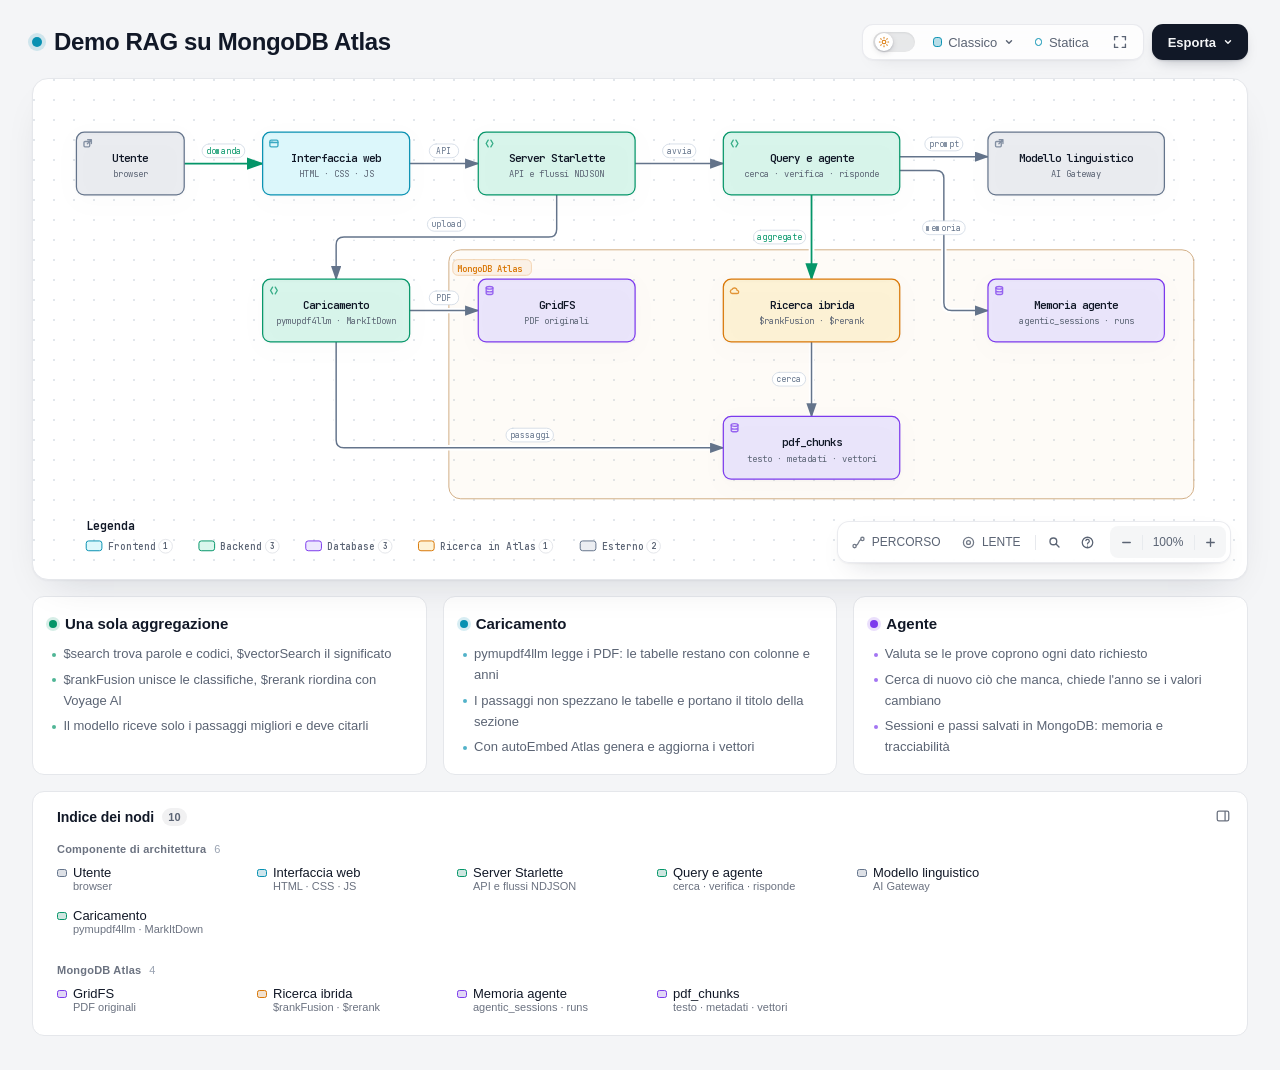
==== web/architettura.html @ c00ad80d "App web Starlette, ricerca agentica e pipeline di retrieval aggiornata - server.py e web/: nuova app" ====
<!DOCTYPE html>
<html lang="it" data-theme="dark" data-preset="classic">
<head>
  <meta charset="UTF-8">
  <meta name="viewport" content="width=device-width, initial-scale=1.0">
  <meta name="generator" content="archify 3.2.0">
  <meta name="archify-reader-contract" content="declared-wide-v1">
  <title>Demo RAG su MongoDB Atlas · Diagramma</title>
  <script>
    // Resolve the theme before first paint so light-preference users don't
    // see a dark flash. The toolbar script below re-applies with UI state.
    (function () {
      try {
        var theme = null;
        try {
          var param = new URLSearchParams(window.location.search).get('theme');
          if (param === 'light' || param === 'dark') theme = param;
          if (new URLSearchParams(window.location.search).get('embed') === '1') {
            document.documentElement.setAttribute('data-embed', 'true');
          }
          if (new URLSearchParams(window.location.search).get('present') === '1') {
            document.documentElement.setAttribute('data-present', 'true');
          }
        } catch (_) {}
        if (!theme) {
          try { theme = localStorage.getItem('archify-theme'); } catch (_) {}
        }
        if (theme !== 'light' && theme !== 'dark') {
          theme = window.matchMedia('(prefers-color-scheme: light)').matches ? 'light' : 'dark';
        }
        document.documentElement.setAttribute('data-theme', theme);
      } catch (_) {}
    })();
  </script>
  <style id="archify-fonts">
/*
JetBrains Mono variable WOFF2 subsets from Google Fonts service revision v24.
These fixed bytes are shared by the viewer and its SVG/raster exports.
No local() source: an installed copy must not override the bundled font.
Uncovered characters (including CJK) still use the system fallback stack.
Upstream: https://github.com/JetBrains/JetBrainsMono

cyrillic-ext    1664 bytes  sha256 9343de2ca5d9549f792e7962375af8efb0f320c7643bfd36c884b5a30e5c396f
cyrillic        8892 bytes  sha256 4995a9a43ac659ec32fcd8b463755cd6a07b31a6e6b3894a6a153b661cf490e2
greek           6800 bytes  sha256 49c3da6c9a2b279b0f1f860f5cfb1f5dc38d88a5c7be9c9b1837bbc4e3db6111
vietnamese      5872 bytes  sha256 d44eb1936043a56038eb02dd70b243f379bef65783f94ec12f277550720411f1
latin-ext      11596 bytes  sha256 9c38cb2d0d2d93c1ee6e21fa78db76f13ea7e15e15cc64214c7ca89b6aaa35c4
latin          31340 bytes  sha256 2c32b9b3ee358c119e210f6f5195f9bd34894d78a785ff2e95d60e718e400af4

Copyright 2020 The JetBrains Mono Project Authors (https://github.com/JetBrains/JetBrainsMono)

This Font Software is licensed under the SIL Open Font License, Version 1.1.
This license is copied below, and is also available with a FAQ at:
https://openfontlicense.org


-----------------------------------------------------------
SIL OPEN FONT LICENSE Version 1.1 - 26 February 2007
-----------------------------------------------------------

PREAMBLE
The goals of the Open Font License (OFL) are to stimulate worldwide
development of collaborative font projects, to support the font creation
efforts of academic and linguistic communities, and to provide a free and
open framework in which fonts may be shared and improved in partnership
with others.

The OFL allows the licensed fonts to be used, studied, modified and
redistributed freely as long as they are not sold by themselves. The
fonts, including any derivative works, can be bundled, embedded,
redistributed and/or sold with any software provided that any reserved
names are not used by derivative works. The fonts and derivatives,
however, cannot be released under any other type of license. The
requirement for fonts to remain under this license does not apply
to any document created using the fonts or their derivatives.

DEFINITIONS
"Font Software" refers to the set of files released by the Copyright
Holder(s) under this license and clearly marked as such. This may
include source files, build scripts and documentation.

"Reserved Font Name" refers to any names specified as such after the
copyright statement(s).

"Original Version" refers to the collection of Font Software components as
distributed by the Copyright Holder(s).

"Modified Version" refers to any derivative made by adding to, deleting,
or substituting -- in part or in whole -- any of the components of the
Original Version, by changing formats or by porting the Font Software to a
new environment.

"Author" refers to any designer, engineer, programmer, technical
writer or other person who contributed to the Font Software.

PERMISSION & CONDITIONS
Permission is hereby granted, free of charge, to any person obtaining
a copy of the Font Software, to use, study, copy, merge, embed, modify,
redistribute, and sell modified and unmodified copies of the Font
Software, subject to the following conditions:

1) Neither the Font Software nor any of its individual components,
in Original or Modified Versions, may be sold by itself.

2) Original or Modified Versions of the Font Software may be bundled,
redistributed and/or sold with any software, provided that each copy
contains the above copyright notice and this license. These can be
included either as stand-alone text files, human-readable headers or
in the appropriate machine-readable metadata fields within text or
binary files as long as those fields can be easily viewed by the user.

3) No Modified Version of the Font Software may use the Reserved Font
Name(s) unless explicit written permission is granted by the corresponding
Copyright Holder. This restriction only applies to the primary font name as
presented to the users.

4) The name(s) of the Copyright Holder(s) or the Author(s) of the Font
Software shall not be used to promote, endorse or advertise any
Modified Version, except to acknowledge the contribution(s) of the
Copyright Holder(s) and the Author(s) or with their explicit written
permission.

5) The Font Software, modified or unmodified, in part or in whole,
must be distributed entirely under this license, and must not be
distributed under any other license. The requirement for fonts to
remain under this license does not apply to any document created
using the Font Software.

TERMINATION
This license becomes null and void if any of the above conditions are
not met.

DISCLAIMER
THE FONT SOFTWARE IS PROVIDED "AS IS", WITHOUT WARRANTY OF ANY KIND,
EXPRESS OR IMPLIED, INCLUDING BUT NOT LIMITED TO ANY WARRANTIES OF
MERCHANTABILITY, FITNESS FOR A PARTICULAR PURPOSE AND NONINFRINGEMENT
OF COPYRIGHT, PATENT, TRADEMARK, OR OTHER RIGHT. IN NO EVENT SHALL THE
COPYRIGHT HOLDER BE LIABLE FOR ANY CLAIM, DAMAGES OR OTHER LIABILITY,
INCLUDING ANY GENERAL, SPECIAL, INDIRECT, INCIDENTAL, OR CONSEQUENTIAL
DAMAGES, WHETHER IN AN ACTION OF CONTRACT, TORT OR OTHERWISE, ARISING
FROM, OUT OF THE USE OR INABILITY TO USE THE FONT SOFTWARE OR FROM
OTHER DEALINGS IN THE FONT SOFTWARE.
*/
    /* cyrillic-ext */
    @font-face { font-family: 'JetBrains Mono'; font-style: normal; font-weight: 400 800; font-display: swap;
      src: url([data-uri]) format('woff2');
      unicode-range: U+0460-052F, U+1C80-1C8A, U+20B4, U+2DE0-2DFF, U+A640-A69F, U+FE2E-FE2F; }
    /* cyrillic */
    @font-face { font-family: 'JetBrains Mono'; font-style: normal; font-weight: 400 800; font-display: swap;
      src: url([data-uri]) format('woff2');
      unicode-range: U+0301, U+0400-045F, U+0490-0491, U+04B0-04B1, U+2116; }
    /* greek */
    @font-face { font-family: 'JetBrains Mono'; font-style: normal; font-weight: 400 800; font-display: swap;
      src: url([data-uri]) format('woff2');
      unicode-range: U+0370-0377, U+037A-037F, U+0384-038A, U+038C, U+038E-03A1, U+03A3-03FF; }
    /* vietnamese */
    @font-face { font-family: 'JetBrains Mono'; font-style: normal; font-weight: 400 800; font-display: swap;
      src: url([data-uri]) format('woff2');
      unicode-range: U+0102-0103, U+0110-0111, U+0128-0129, U+0168-0169, U+01A0-01A1, U+01AF-01B0, U+0300-0301, U+0303-0304, U+0308-0309, U+0323, U+0329, U+1EA0-1EF9, U+20AB; }
    /* latin-ext */
    @font-face { font-family: 'JetBrains Mono'; font-style: normal; font-weight: 400 800; font-display: swap;
      src: url([data-uri]) format('woff2');
      unicode-range: U+0100-02BA, U+02BD-02C5, U+02C7-02CC, U+02CE-02D7, U+02DD-02FF, U+0304, U+0308, U+0329, U+1D00-1DBF, U+1E00-1E9F, U+1EF2-1EFF, U+2020, U+20A0-20AB, U+20AD-20C0, U+2113, U+2C60-2C7F, U+A720-A7FF; }
    /* latin */
    @font-face { font-family: 'JetBrains Mono'; font-style: normal; font-weight: 400 800; font-display: swap;
      src: url([data-uri]) format('woff2');
      unicode-range: U+0000-00FF, U+0131, U+0152-0153, U+02BB-02BC, U+02C6, U+02DA, U+02DC, U+0304, U+0308, U+0329, U+2000-206F, U+20AC, U+2122, U+2191, U+2193, U+2212, U+2215, U+FEFF, U+FFFD; }
  </style>
  <style>
    /* ==========================================================
       THEME VARIABLES — switch by toggling [data-theme] on <html>
       ========================================================== */
    :root,
    [data-theme="dark"] {
      --bg: #020617;
      --grid: #1e293b;
      --canvas-dot: rgba(148, 163, 184, 0.16);
      --text: #ffffff;
      --text-muted: #94a3b8;
      --text-dim: #475569;
      /* UI chrome and menu hints need more contrast than SVG .t-dim accents */
      --text-faint: #7d8da1;

      --panel: rgba(15, 23, 42, 0.5);
      --panel-border: #1e293b;
      --lane-fill: rgba(15, 23, 42, 0.22);
      --lane-stroke: #334155;

      --arrow: #94a3b8;
      --arrow-emphasis: #34d399;

      /* Opaque mask color used behind semi-transparent component fills
         so the arrows drawn underneath are properly hidden. */
      --mask: #0f172a;

      --frontend-fill:    rgba(8, 51, 68, 0.4);
      --frontend-stroke:  #22d3ee;
      --backend-fill:     rgba(6, 78, 59, 0.4);
      --backend-stroke:   #34d399;
      --database-fill:    rgba(76, 29, 149, 0.4);
      --database-stroke:  #a78bfa;
      --cloud-fill:       rgba(120, 53, 15, 0.3);
      --cloud-stroke:     #fbbf24;
      --security-fill:    rgba(136, 19, 55, 0.4);
      --security-stroke:  #fb7185;
      --messagebus-fill:  rgba(251, 146, 60, 0.3);
      --messagebus-stroke:#fb923c;
      --external-fill:    rgba(30, 41, 59, 0.5);
      --external-stroke:  #94a3b8;

      --toolbar-bg:       rgba(15, 23, 42, 0.8);
      --toolbar-border:   #334155;
      --toolbar-text:     #e2e8f0;
      --toolbar-hover:    rgba(15, 23, 42, 0.95);
      --toolbar-menu-bg:  #0f172a;
    }

    [data-theme="light"] {
      --bg: #f4f5f7;
      --grid: #e9edf2;
      --canvas-dot: #e2e7ec;
      --text: #111827;
      --text-muted: #5b6474;
      --text-dim: #9aa3b2;
      --text-faint: #6b7280;

      --panel: #ffffff;
      --panel-border: #e5e7eb;
      --lane-fill: rgba(248, 250, 252, 0.65);
      --lane-stroke: #cbd5e1;

      --arrow: #64748b;
      --arrow-emphasis: #059669;

      --mask: #ffffff;

      --frontend-fill: rgba(34, 211, 238, 0.15);
      --frontend-stroke: #0891b2;
      --backend-fill: rgba(52, 211, 153, 0.18);
      --backend-stroke: #059669;
      --database-fill: rgba(167, 139, 250, 0.2);
      --database-stroke: #7c3aed;
      --cloud-fill: rgba(251, 191, 36, 0.18);
      --cloud-stroke: #d97706;
      --security-fill: rgba(251, 113, 133, 0.15);
      --security-stroke: #e11d48;
      --messagebus-fill: rgba(251, 146, 60, 0.15);
      --messagebus-stroke: #ea580c;
      --external-fill: rgba(148, 163, 184, 0.18);
      --external-stroke: #64748b;

      --toolbar-bg:       rgba(255, 255, 255, 0.92);
      --toolbar-border:   #cbd5e1;
      --toolbar-text:     #334155;
      --toolbar-hover:    #ffffff;
      --toolbar-menu-bg:  #ffffff;
    }

    /* ==========================================================
       SIGNAL FLOW — an opt-in, motion-forward visual preset.
       The variables also target a standalone exported SVG, whose
       root carries data-preset and data-theme directly.
       ========================================================== */
    [data-preset="signal-flow"][data-theme="dark"] {
      --bg: #030711;
      --grid: #15233a;
      --panel: rgba(6, 14, 28, 0.78);
      --panel-border: #1d3350;
      --lane-fill: rgba(9, 22, 40, 0.5);
      --lane-stroke: #2c4564;
      --text: #f5fbff;
      --text-muted: #9eb0c7;
      --text-dim: #52667f;
      --text-faint: #7890ad;
      --mask: #07101e;
      --frontend-fill: rgba(6, 182, 212, 0.14);
      --frontend-stroke: #67e8f9;
      --backend-fill: rgba(16, 185, 129, 0.14);
      --backend-stroke: #5eead4;
      --database-fill: rgba(139, 92, 246, 0.16);
      --database-stroke: #c4b5fd;
      --cloud-fill: rgba(245, 158, 11, 0.13);
      --cloud-stroke: #fcd34d;
      --security-fill: rgba(244, 63, 94, 0.13);
      --security-stroke: #fda4af;
      --messagebus-fill: rgba(249, 115, 22, 0.13);
      --messagebus-stroke: #fdba74;
      --external-fill: rgba(71, 85, 105, 0.24);
      --external-stroke: #a5b4c7;
      --arrow: #7890ad;
      --arrow-emphasis: #2dd4bf;
      --toolbar-bg: rgba(7, 16, 30, 0.86);
      --toolbar-border: #29415f;
      --toolbar-menu-bg: #07101e;
    }

    [data-preset="signal-flow"][data-theme="light"] {
      --bg: #f4f9fc;
      --grid: #d4e5ee;
      --panel: rgba(255, 255, 255, 0.82);
      --panel-border: #bfd5e2;
      --lane-fill: rgba(232, 243, 248, 0.62);
      --lane-stroke: #a9c5d5;
      --text: #102638;
      --text-muted: #587287;
      --text-dim: #8aa2b4;
      --text-faint: #668397;
      --mask: #ffffff;
      --frontend-fill: rgba(6, 182, 212, 0.09);
      --frontend-stroke: #0789a1;
      --backend-fill: rgba(5, 150, 105, 0.09);
      --backend-stroke: #087f69;
      --database-fill: rgba(124, 58, 237, 0.09);
      --database-stroke: #7254c7;
      --cloud-fill: rgba(217, 119, 6, 0.08);
      --cloud-stroke: #b9670b;
      --security-fill: rgba(225, 29, 72, 0.08);
      --security-stroke: #c53a59;
      --messagebus-fill: rgba(234, 88, 12, 0.08);
      --messagebus-stroke: #c65f27;
      --external-fill: rgba(100, 116, 139, 0.1);
      --external-stroke: #607a8c;
      --arrow: #7b97aa;
      --arrow-emphasis: #0d9488;
    }

    /* ==========================================================
       BLUEPRINT — a review-first drafting preset for deployment,
       infrastructure, and technical design documentation. It keeps
       the same semantic palette and geometry while trading glow for
       precise grid contrast, squared materials, and drafting marks.
       ========================================================== */
    [data-preset="blueprint"][data-theme="dark"] {
      --bg: #06131f;
      --grid: #17425a;
      --panel: rgba(7, 27, 43, 0.9);
      --panel-border: #27627f;
      --lane-fill: rgba(10, 43, 66, 0.36);
      --lane-stroke: #34799a;
      --text: #e3f6ff;
      --text-muted: #91b8ca;
      --text-dim: #557e92;
      --text-faint: #739caf;
      --mask: #0a2031;
      --frontend-fill: rgba(26, 157, 193, 0.14);
      --frontend-stroke: #66d9ef;
      --backend-fill: rgba(31, 155, 124, 0.13);
      --backend-stroke: #69dfbd;
      --database-fill: rgba(120, 105, 196, 0.14);
      --database-stroke: #b4a8ff;
      --cloud-fill: rgba(197, 145, 43, 0.13);
      --cloud-stroke: #ffd166;
      --security-fill: rgba(199, 76, 104, 0.13);
      --security-stroke: #ff8da1;
      --messagebus-fill: rgba(207, 112, 49, 0.13);
      --messagebus-stroke: #ffad66;
      --external-fill: rgba(84, 119, 139, 0.18);
      --external-stroke: #a7cad9;
      --arrow: #78a3b7;
      --arrow-emphasis: #64dfc1;
      --toolbar-bg: rgba(7, 28, 45, 0.92);
      --toolbar-border: #34799a;
      --toolbar-text: #d8f3ff;
      --toolbar-hover: rgba(18, 58, 83, 0.95);
      --toolbar-menu-bg: #0a2031;
    }

    [data-preset="blueprint"][data-theme="light"] {
      --bg: #edf7fa;
      --grid: #b5d5e1;
      --panel: rgba(249, 253, 255, 0.94);
      --panel-border: #78aabd;
      --lane-fill: rgba(210, 232, 240, 0.42);
      --lane-stroke: #83b2c4;
      --text: #123344;
      --text-muted: #4e7486;
      --text-dim: #86a6b4;
      --text-faint: #668c9d;
      --mask: #f9fdff;
      --frontend-fill: rgba(8, 145, 178, 0.08);
      --frontend-stroke: #087f9c;
      --backend-fill: rgba(5, 128, 101, 0.08);
      --backend-stroke: #08755f;
      --database-fill: rgba(100, 75, 180, 0.08);
      --database-stroke: #6757a8;
      --cloud-fill: rgba(181, 120, 15, 0.08);
      --cloud-stroke: #a86609;
      --security-fill: rgba(190, 48, 80, 0.07);
      --security-stroke: #b32f50;
      --messagebus-fill: rgba(196, 81, 22, 0.07);
      --messagebus-stroke: #b65120;
      --external-fill: rgba(79, 112, 128, 0.08);
      --external-stroke: #506f7e;
      --arrow: #6d93a5;
      --arrow-emphasis: #087f69;
      --toolbar-bg: rgba(247, 252, 254, 0.94);
      --toolbar-border: #8ab5c5;
      --toolbar-text: #294f61;
      --toolbar-hover: #ffffff;
      --toolbar-menu-bg: #f9fdff;
    }

    /* ==========================================================
       EDITORIAL — a warm, publication-minded preset for design
       reviews, launch notes, and documentation. The diagram keeps
       the same semantic palette and exact geometry, but trades
       software chrome for paper, ink, ruled structure, and one
       restrained vermilion accent.
       ========================================================== */
    [data-preset="editorial"][data-theme="dark"] {
      --bg: #181611;
      --grid: #39342a;
      --panel: rgba(35, 31, 24, 0.96);
      --panel-border: #625a4a;
      --lane-fill: rgba(52, 46, 35, 0.46);
      --lane-stroke: #726957;
      --text: #f4eddf;
      --text-muted: #b9ae9b;
      --text-dim: #776e60;
      --text-faint: #9d917e;
      --mask: #231f18;
      --frontend-fill: rgba(43, 133, 142, 0.16);
      --frontend-stroke: #7fc6c7;
      --backend-fill: rgba(63, 132, 92, 0.16);
      --backend-stroke: #8fc29e;
      --database-fill: rgba(117, 91, 141, 0.17);
      --database-stroke: #c0a4d0;
      --cloud-fill: rgba(170, 119, 49, 0.16);
      --cloud-stroke: #d8ad68;
      --security-fill: rgba(157, 69, 65, 0.17);
      --security-stroke: #df9085;
      --messagebus-fill: rgba(174, 79, 42, 0.16);
      --messagebus-stroke: #df946f;
      --external-fill: rgba(126, 115, 96, 0.18);
      --external-stroke: #b8ad99;
      --arrow: #948978;
      --arrow-emphasis: #dd6b3d;
      --toolbar-bg: rgba(35, 31, 24, 0.92);
      --toolbar-border: #625a4a;
      --toolbar-text: #eee5d5;
      --toolbar-hover: #302a20;
      --toolbar-menu-bg: #231f18;
    }

    [data-preset="editorial"][data-theme="light"] {
      --bg: #f2eee5;
      --grid: #d8d0c2;
      --panel: rgba(251, 248, 241, 0.97);
      --panel-border: #c4b9a6;
      --lane-fill: rgba(229, 221, 207, 0.42);
      --lane-stroke: #b8aa94;
      --text: #242018;
      --text-muted: #6f6658;
      --text-dim: #a09788;
      --text-faint: #817767;
      --mask: #fbf8f1;
      --frontend-fill: rgba(31, 117, 126, 0.09);
      --frontend-stroke: #287e84;
      --backend-fill: rgba(42, 119, 75, 0.09);
      --backend-stroke: #397b53;
      --database-fill: rgba(105, 75, 130, 0.09);
      --database-stroke: #765d86;
      --cloud-fill: rgba(157, 103, 31, 0.1);
      --cloud-stroke: #9a671f;
      --security-fill: rgba(153, 58, 52, 0.09);
      --security-stroke: #9e463f;
      --messagebus-fill: rgba(182, 70, 27, 0.09);
      --messagebus-stroke: #ad4b25;
      --external-fill: rgba(101, 91, 75, 0.09);
      --external-stroke: #746b5e;
      --arrow: #8a806f;
      --arrow-emphasis: #bb4c23;
      --toolbar-bg: rgba(251, 248, 241, 0.94);
      --toolbar-border: #c4b9a6;
      --toolbar-text: #40392f;
      --toolbar-hover: #fffdf8;
      --toolbar-menu-bg: #fbf8f1;
    }

    * { margin: 0; padding: 0; box-sizing: border-box; }

    body {
      --archify-page-top: 2rem;
      font-family: -apple-system, BlinkMacSystemFont, 'Segoe UI', 'PingFang SC', 'Hiragino Sans GB', 'Microsoft YaHei', 'Noto Sans CJK SC', 'Noto Sans', Roboto, 'Helvetica Neue', Arial, sans-serif;
      -webkit-font-smoothing: antialiased;
      background: var(--bg);
      min-height: 100vh;
      padding: var(--archify-page-top) 2rem 2rem;
      color: var(--text);
      /* Theme surfaces change together; animating the page background leaves it
         visibly out of sync with the SVG and panel for the first 200ms. */
    }

    html[data-preset="signal-flow"] body {
      background-image:
        radial-gradient(circle at 18% -8%, rgba(34, 211, 238, 0.14), transparent 34rem),
        radial-gradient(circle at 92% 18%, rgba(139, 92, 246, 0.12), transparent 30rem);
      background-attachment: fixed;
    }
    html[data-preset="signal-flow"][data-theme="light"] body {
      background-image:
        radial-gradient(circle at 18% -8%, rgba(6, 182, 212, 0.12), transparent 34rem),
        radial-gradient(circle at 92% 18%, rgba(139, 92, 246, 0.08), transparent 30rem);
    }
    html[data-preset="blueprint"] body {
      background-image:
        linear-gradient(var(--grid) 1px, transparent 1px),
        linear-gradient(90deg, var(--grid) 1px, transparent 1px);
      background-size: 32px 32px;
      background-position: -1px -1px;
      background-attachment: fixed;
    }
    html[data-preset="editorial"] body {
      background-image:
        linear-gradient(90deg, transparent 0, transparent 5.4rem, color-mix(in srgb, var(--security-stroke) 18%, transparent) 5.4rem, color-mix(in srgb, var(--security-stroke) 18%, transparent) calc(5.4rem + 1px), transparent calc(5.4rem + 1px)),
        repeating-linear-gradient(0deg, transparent 0, transparent 31px, color-mix(in srgb, var(--grid) 36%, transparent) 31px, color-mix(in srgb, var(--grid) 36%, transparent) 32px);
      background-attachment: fixed;
    }

    /* Gallery/embed mode keeps the generated artifact as the source of truth
       while presenting only its diagram surface inside a proof card. */
    html[data-embed="true"] body {
      min-height: 0;
      padding: 0;
      overflow: hidden;
      background: var(--bg);
      background-image: none;
    }
    html[data-embed="true"] .toolbar,
    html[data-embed="true"] .header,
    html[data-embed="true"] .cards,
    html[data-embed="true"] .diagram-nav,
    html[data-embed="true"] .overview-map,
    html[data-embed="true"] .focus-chip,
    html[data-embed="true"] .route-probe,
    html[data-embed="true"] .semantic-lens,
    html[data-embed="true"] .diagram-guide,
    html[data-embed="true"] .node-finder,
    html[data-embed="true"] .node-outline { display: none !important; }
    html[data-embed="true"] .container { max-width: none; }
    html[data-embed="true"] .diagram-container {
      padding: 0.5rem;
      border: 0;
      border-radius: 0;
      box-shadow: none;
    }
    html[data-embed="true"] .diagram-container svg { min-width: 0; }

    /* Presentation Stage is a viewer-only layer: it gives the live diagram
       the viewport while keeping guided views, theme, focus, and exports real.
       Embed mode wins when both query parameters are present. */
    html[data-present="true"]:not([data-embed="true"]) body {
      --archify-page-top: 1rem;
      height: 100dvh;
      min-height: 0;
      padding: 1rem;
      overflow: hidden;
    }
    html[data-present="true"]:not([data-embed="true"]) .container {
      display: flex;
      flex-direction: column;
      gap: 0.75rem;
      width: 100%;
      max-width: none;
      height: calc(100dvh - 2rem);
    }
    html[data-present="true"]:not([data-embed="true"]) .header {
      flex: none;
      min-width: 0;
      margin: 0;
      padding-right: 23rem;
    }
    html[data-present="true"]:not([data-embed="true"]) .header-row { margin-bottom: 0.25rem; }
    html[data-present="true"]:not([data-embed="true"]) .subtitle {
      overflow: hidden;
      text-overflow: ellipsis;
      white-space: nowrap;
    }

    html[data-present="true"]:not([data-embed="true"]) .diagram-container {
      display: flex;
      flex: 1 1 auto;
      align-items: center;
      justify-content: center;
      min-height: 0;
      padding: 0.75rem;
      padding-bottom: calc(0.75rem + var(--archify-nav-reserve));
    }
    html[data-present="true"]:not([data-embed="true"]) .diagram-container > svg {
      flex: 1 1 auto;
      height: 100%;
      min-height: 0;
      width: 100%;
      min-width: 0;
    }
    html[data-present="true"]:not([data-embed="true"]) .cards { display: none; }
    html[data-present="true"]:not([data-embed="true"]) #btn-present {
      border-color: var(--frontend-stroke);
      color: var(--frontend-stroke);
    }

    /* The reader owns only the outer scale. Compact automatic sequences fit at
       their authored text size or larger. Long sequences and waterfall rows
       favor reading width and page scroll; other diagrams keep height fitting.
       Small automatic canvases retain a modest scale inside a usable shell.
       Every strategy preserves the authored SVG/viewBox and semantic geometry. */
    .container {
      width: 100%;
      max-width: var(--archify-reader-width, 1440px);
      margin: 0 auto;
    }
    html[data-reader-area="true"] .diagram-container {
      min-height: var(--archify-diagram-min-height);
      display: flex;
      align-items: center;
    }
    html[data-reader-area="true"] .diagram-container > svg { flex-shrink: 0; }
    /* The original SVG legend can use the outer corner while the capped or fitted
       diagram stays centered. The container still clips all outer paint. */
    .diagram-container:has([data-reader-legend-corner]) > svg { overflow: visible; }
    .diagram-container [data-reader-legend-corner] {
      transform-origin: 0 0;
      transform-box: view-box;
      transform: var(--archify-reader-legend-transform);
    }
    html[data-reader-narrow="true"]:not([data-present="true"]) .diagram-container > svg {
      min-width: 0;
      max-width: var(--archify-diagram-max-width);
      margin-inline: auto;
    }
    @media (min-width: 768px) and (max-height: 920px) {
      .header { margin-bottom: 1rem; }
      .diagram-container { padding: 1rem; }
      .cards { margin-top: 1rem; }
      .card { padding: 1rem; }
    }

    .header { margin-bottom: 1.5rem; padding-right: 29.5rem; }

    html[data-preset="signal-flow"] .header,
    html[data-preset="blueprint"] .header,
    html[data-preset="editorial"] .header { padding-right: 29.5rem; }

    .header-row {
      display: flex;
      align-items: center;
      gap: 0.75rem;
      min-height: 2.75rem;
      margin-bottom: 0.25rem;
    }

    .pulse-dot {
      flex: none;
      width: 10px;
      height: 10px;
      background: var(--frontend-stroke);
      border-radius: 50%;
      box-shadow: 0 0 0 4px color-mix(in srgb, var(--frontend-stroke) 16%, transparent);
      animation: none;
    }

    html[data-motion-capable="true"] .pulse-dot { animation: pulse 2s infinite; }

    @keyframes pulse {
      0%, 100% { opacity: 1; }
      50% { opacity: 0.5; }
    }

    h1 {
      font-size: 1.5rem;
      font-weight: 650;
      line-height: 1.25;
      letter-spacing: -0.015em;
    }

    .subtitle {
      color: var(--text-muted);
      font-size: 0.875rem;
      line-height: 1.55;
      margin-left: 1.375rem;
    }

    html[data-preset="signal-flow"] .header-row::after {
      content: attr(data-preset-badge-signal-flow);
      flex: none;
      margin-left: 0.25rem;
      color: var(--frontend-stroke);
      border: 1px solid var(--frontend-stroke);
      border-radius: 999px;
      padding: 0.28rem 0.6rem;
      font-size: 0.625rem;
      letter-spacing: 0.12em;
      opacity: 0.82;
      box-shadow: 0 0 20px rgba(34, 211, 238, 0.12);
      white-space: nowrap;
    }

    html[data-preset="blueprint"] .pulse-dot {
      width: 10px;
      height: 10px;
      border: 1px solid var(--frontend-stroke);
      border-radius: 1px;
      background: transparent;
      box-shadow: inset 0 0 0 2px var(--bg);
      transform: rotate(45deg);
      animation: none;
    }
    html[data-preset="blueprint"] .header-row::after {
      content: attr(data-preset-badge-blueprint);
      flex: none;
      margin-left: 0.25rem;
      padding: 0.28rem 0.55rem;
      border-top: 1px solid var(--frontend-stroke);
      border-bottom: 1px solid var(--frontend-stroke);
      color: var(--frontend-stroke);
      font-size: 0.5625rem;
      font-weight: 700;
      letter-spacing: 0.14em;
      white-space: nowrap;
    }

    html[data-preset="editorial"] h1,
    html[data-preset="editorial"] .card h3 {
      font-family: Georgia, 'Times New Roman', 'Songti SC', STSong, serif;
      letter-spacing: -0.02em;
    }
    html[data-preset="editorial"] h1 { font-size: 1.72rem; font-weight: 600; }
    html[data-preset="editorial"] .pulse-dot {
      width: 9px;
      height: 9px;
      border: 1px solid var(--arrow-emphasis);
      border-radius: 0;
      background: var(--arrow-emphasis);
      box-shadow: 0 0 0 3px color-mix(in srgb, var(--arrow-emphasis) 14%, transparent);
      transform: rotate(45deg);
      animation: none;
    }
    html[data-preset="editorial"] .header-row::after {
      content: attr(data-preset-badge-editorial);
      flex: none;
      margin-left: 0.25rem;
      padding: 0.32rem 0 0.24rem;
      border-bottom: 2px solid var(--arrow-emphasis);
      color: var(--arrow-emphasis);
      font-family: Georgia, 'Times New Roman', serif;
      font-size: 0.625rem;
      font-style: italic;
      font-weight: 600;
      letter-spacing: 0.08em;
      white-space: nowrap;
    }

    .diagram-container {
      --archify-nav-reserve: 0px;
      background: var(--panel);
      border-radius: 1rem;
      border: 1px solid var(--panel-border);
      box-shadow: 0 1px 2px rgba(15, 23, 42, 0.04), 0 16px 40px -20px rgba(15, 23, 42, 0.18);
      padding: 1.5rem;
      padding-bottom: calc(1.5rem + var(--archify-nav-reserve));
      overflow: hidden;
      position: relative;
    }

    html[data-preset="signal-flow"] .diagram-container {
      position: relative;
      overflow: hidden;
      background: linear-gradient(180deg, rgba(8, 20, 38, 0.82), rgba(3, 8, 18, 0.94));
      box-shadow: inset 0 1px 0 rgba(255, 255, 255, 0.04), 0 28px 80px rgba(0, 0, 0, 0.34);
    }
    html[data-preset="signal-flow"][data-theme="light"] .diagram-container {
      background: linear-gradient(180deg, rgba(255, 255, 255, 0.9), rgba(237, 246, 250, 0.94));
      box-shadow: inset 0 1px 0 rgba(255, 255, 255, 0.72), 0 24px 60px rgba(45, 78, 99, 0.12);
    }
    html[data-preset="blueprint"] .diagram-container {
      border-color: var(--panel-border);
      border-radius: 0.35rem;
      background: var(--panel);
      box-shadow:
        inset 0 0 0 1px color-mix(in srgb, var(--panel-border) 34%, transparent),
        0 18px 48px rgba(0, 0, 0, 0.16);
    }
    html[data-preset="blueprint"] .diagram-container::after {
      content: "";
      position: absolute;
      z-index: 10;
      inset: 0.7rem;
      pointer-events: none;
      background:
        linear-gradient(var(--frontend-stroke), var(--frontend-stroke)) left top / 1.35rem 1px no-repeat,
        linear-gradient(var(--frontend-stroke), var(--frontend-stroke)) left top / 1px 1.35rem no-repeat,
        linear-gradient(var(--frontend-stroke), var(--frontend-stroke)) right top / 1.35rem 1px no-repeat,
        linear-gradient(var(--frontend-stroke), var(--frontend-stroke)) right top / 1px 1.35rem no-repeat,
        linear-gradient(var(--frontend-stroke), var(--frontend-stroke)) left bottom / 1.35rem 1px no-repeat,
        linear-gradient(var(--frontend-stroke), var(--frontend-stroke)) left bottom / 1px 1.35rem no-repeat,
        linear-gradient(var(--frontend-stroke), var(--frontend-stroke)) right bottom / 1.35rem 1px no-repeat,
        linear-gradient(var(--frontend-stroke), var(--frontend-stroke)) right bottom / 1px 1.35rem no-repeat;
      opacity: 0.58;
    }
    html[data-preset="editorial"] .diagram-container {
      overflow: hidden;
      border-color: var(--panel-border);
      border-radius: 0.38rem;
      background:
        linear-gradient(90deg, color-mix(in srgb, var(--security-fill) 58%, transparent), transparent 12%),
        var(--panel);
      box-shadow:
        0 1px 0 color-mix(in srgb, var(--text) 6%, transparent),
        0 18px 48px color-mix(in srgb, #000 19%, transparent);
    }
    html[data-preset="editorial"] .diagram-container::after {
      position: absolute;
      z-index: 10;
      top: 0.72rem;
      right: 1.25rem;
      padding: 0.2rem 0.52rem;
      border: 1px solid var(--panel-border);
      background: var(--panel);
      color: var(--arrow-emphasis);
      content: attr(data-preset-badge-editorial-plate);
      font-family: Georgia, 'Times New Roman', serif;
      font-size: 0.52rem;
      font-style: italic;
      font-weight: 600;
      letter-spacing: 0.09em;
      pointer-events: none;
    }
    html[data-embed="true"][data-preset="editorial"] .diagram-container::after { display: none; }
    html[data-motion-capable="true"][data-preset="signal-flow"][data-ambient-entry="running"] .diagram-container::before {
      content: "";
      position: absolute;
      inset: 0;
      pointer-events: none;
      background: linear-gradient(115deg, transparent 28%, rgba(103, 232, 249, 0.035) 48%, transparent 68%);
      transform: translateX(-70%);
      animation: archify-signal-scan 4.8s ease-in-out 1 both;
    }

    /* Motion Governor gives the reader a real static state and gives the
       strongest semantic action the only motion budget. Atmosphere resets to
       its authored base instead of freezing mid-cycle. Static artifacts never
       start a decorative pulse or scan. */
    html:not([data-motion-capable="true"]) svg[data-animation="trace"] [data-animate] {
      animation: none !important;
    }
    html:not([data-motion-capable="true"]) svg[data-animation="trace"] [data-graph-role="automatic-crossover"]:has(> [data-animate="edge"]) > [data-graph-role="automatic-crossover-underlay"] {
      animation: none !important;
    }
    html[data-motion="still"] .pulse-dot,
    html[data-motion="still"] .diagram-container::before,
    html[data-motion="still"] svg[data-animation="trace"] [data-animate],
    html[data-motion-owner] .pulse-dot,
    html[data-motion-owner] .diagram-container::before,
    html[data-motion-owner] svg[data-animation="trace"] [data-animate],
    html[data-embed="true"] .pulse-dot,
    html[data-embed="true"] .diagram-container::before,
    html[data-share-playback="true"] .pulse-dot,
    html[data-share-playback="true"] .diagram-container::before,
    html[data-document-hidden="true"] .pulse-dot,
    html[data-document-hidden="true"] .diagram-container::before,
    html[data-document-hidden="true"] svg[data-animation="trace"] [data-animate],
    html[data-motion="still"] svg[data-animation="trace"] [data-graph-role="automatic-crossover"]:has(> [data-animate="edge"]) > [data-graph-role="automatic-crossover-underlay"],
    html[data-motion-owner] svg[data-animation="trace"] [data-graph-role="automatic-crossover"]:has(> [data-animate="edge"]) > [data-graph-role="automatic-crossover-underlay"],
    html[data-embed="true"] svg[data-animation="trace"] [data-graph-role="automatic-crossover"]:has(> [data-animate="edge"]) > [data-graph-role="automatic-crossover-underlay"],
    html[data-share-playback="true"] svg[data-animation="trace"] [data-graph-role="automatic-crossover"]:has(> [data-animate="edge"]) > [data-graph-role="automatic-crossover-underlay"],
    html[data-document-hidden="true"] svg[data-animation="trace"] [data-graph-role="automatic-crossover"]:has(> [data-animate="edge"]) > [data-graph-role="automatic-crossover-underlay"] {
      animation: none !important;
    }
    html[data-motion="still"] .diagram-container::before,
    html[data-motion-owner] .diagram-container::before,
    html[data-embed="true"] .diagram-container::before,
    html[data-share-playback="true"] .diagram-container::before {
      opacity: 0;
    }
    html[data-motion="still"] .intent-trace-flow,
    html[data-motion="still"] .route-probe-flow,
    html[data-motion="still"] .route-journey-flow,
    html[data-motion="still"] .semantic-lens-flow,
    html[data-motion="still"] .diagram-guide,
    html[data-motion="still"] .overview-map-live,
    html[data-document-hidden="true"] .intent-trace-flow,
    html[data-document-hidden="true"] .route-probe-flow,
    html[data-document-hidden="true"] .route-journey-flow,
    html[data-document-hidden="true"] .semantic-lens-flow,
    html[data-document-hidden="true"] .diagram-guide,
    html[data-document-hidden="true"] .overview-map-live {
      animation: none !important;
    }

    html[data-motion="still"] .intent-trace-flow,
    html[data-motion="still"] .route-probe-flow {
      stroke-dasharray: none;
      stroke-dashoffset: 0;
      opacity: 0.72;
    }
    html[data-motion="still"] .route-journey-overlay,
    html[data-document-hidden="true"] .route-journey-overlay { display: none !important; }
    html[data-motion="still"] .relationship-pulse-overlay { display: none !important; }

    html[data-motion="still"] svg [data-node-id],
    html[data-motion="still"] svg [data-edge-from],
    html[data-motion="still"] svg [data-detail],
    html[data-motion="still"] svg [data-detail-anchor],
    html[data-motion="still"] svg [data-legend-hit],
    html[data-motion="still"] svg {
      transition: none !important;
    }

    svg {
      font-family: 'JetBrains Mono', ui-monospace, SFMono-Regular, Menlo, Consolas, 'DejaVu Sans Mono', 'Liberation Mono', 'Noto Sans Mono CJK SC', 'PingFang SC', 'Hiragino Sans GB', 'Microsoft YaHei', monospace;
      width: 100%;
      min-width: min(900px, 100%);
      display: block;
      transform-origin: 0 0;
      transition: transform 0.18s ease;
    }

    .diagram-container.is-camera-moving svg {
      transition: transform 0.42s cubic-bezier(0.22, 1, 0.36, 1);
    }
    .diagram-container.is-camera-transaction svg { transition: none; }
    .diagram-container.is-pannable { cursor: grab; }
    .diagram-container.is-panning { cursor: grabbing; user-select: none; }
    .diagram-container.is-panning svg { transition: none; }

    .diagram-nav {
      position: absolute;
      right: 1rem;
      bottom: 1rem;
      z-index: 12;
      translate: 0 calc(-1 * var(--archify-dock-lift, 0px));
      display: inline-flex;
      align-items: center;
      max-width: calc(100% - 2rem);
      padding: 0.25rem;
      gap: 0.0625rem;
      overflow-x: auto;
      border: 1px solid color-mix(in srgb, var(--panel-border) 80%, transparent);
      border-radius: 0.75rem;
      background: color-mix(in srgb, var(--panel) 84%, transparent);
      box-shadow: 0 1px 2px rgba(15, 23, 42, 0.05), 0 10px 28px -14px rgba(15, 23, 42, 0.28);
      backdrop-filter: blur(14px) saturate(1.2);
      scrollbar-width: none;
    }
    .diagram-nav::-webkit-scrollbar { display: none; }
    .diagram-nav button,
    .focus-chip button {
      border: 0;
      background: transparent;
      color: var(--toolbar-text);
      font: inherit;
      cursor: pointer;
    }
    .diagram-nav button {
      min-width: 2rem;
      height: 2rem;
      padding: 0 0.4rem;
      border-radius: 0.5rem;
      color: var(--text-muted);
      font-size: 0.75rem;
      font-weight: 500;
      letter-spacing: 0;
      transition: background 0.15s, color 0.15s;
    }
    .diagram-nav button:hover,
    .diagram-nav button:focus-visible {
      color: var(--text);
      background: color-mix(in srgb, var(--text) 6%, transparent);
    }
    .diagram-nav button:hover,
    .diagram-nav button:focus-visible,
    .focus-chip button:hover,
    .focus-chip button:focus-visible { background: var(--toolbar-hover); }
    .diagram-nav button:focus-visible,
    .focus-chip button:focus-visible {
      outline: 2px solid var(--frontend-stroke);
      outline-offset: 1px;
    }
    .diagram-nav button:disabled { opacity: 0.38; cursor: default; }
    /* The Guide stays on the ? shortcut; Map only earns dock space once the
       reader has zoomed past the full diagram (or opened it from the keyboard). */
    .diagram-nav button[hidden] { display: none; }
    .diagram-container:not(.is-pannable) #btn-overview-map:not([data-radar-requested]):not(:focus) { display: none; }
    .diagram-nav button:disabled:hover { background: transparent; }
    .diagram-nav #btn-route-probe,
    .diagram-nav #btn-overview-map,
    .diagram-nav #btn-semantic-lens {
      min-width: auto;
      padding-inline: 0.6rem;
      color: var(--text-muted);
      font-weight: 500;
    }
    .diagram-nav #btn-node-finder,
    .diagram-nav [data-view="out"] {
      position: relative;
      margin-left: 0.375rem;
    }
    .diagram-nav #btn-node-finder::before,
    .diagram-nav [data-view="out"]::before {
      position: absolute;
      top: 0.55rem;
      bottom: 0.55rem;
      left: -0.19rem;
      width: 1px;
      background: color-mix(in srgb, var(--panel-border) 90%, transparent);
      content: "";
      pointer-events: none;
    }
    .diagram-nav-icon {
      display: block;
      width: 0.95rem;
      height: 0.95rem;
      margin: auto;
      background: currentColor;
      -webkit-mask-position: center;
      -webkit-mask-repeat: no-repeat;
      -webkit-mask-size: contain;
      mask-position: center;
      mask-repeat: no-repeat;
      mask-size: contain;
    }
    .diagram-nav-icon.find {
      -webkit-mask-image: url("data:image/svg+xml,%3Csvg xmlns='http://www.w3.org/2000/svg' viewBox='0 0 20 20'%3E%3Ccircle cx='8.5' cy='8.5' r='4.5' fill='none' stroke='black' stroke-width='1.8'/%3E%3Cpath d='m12 12 4 4' fill='none' stroke='black' stroke-width='1.8' stroke-linecap='round'/%3E%3C/svg%3E");
      mask-image: url("data:image/svg+xml,%3Csvg xmlns='http://www.w3.org/2000/svg' viewBox='0 0 20 20'%3E%3Ccircle cx='8.5' cy='8.5' r='4.5' fill='none' stroke='black' stroke-width='1.8'/%3E%3Cpath d='m12 12 4 4' fill='none' stroke='black' stroke-width='1.8' stroke-linecap='round'/%3E%3C/svg%3E");
    }
    .diagram-nav-icon.guide {
      -webkit-mask-image: url("data:image/svg+xml,%3Csvg xmlns='http://www.w3.org/2000/svg' viewBox='0 0 20 20'%3E%3Ccircle cx='10' cy='10' r='7' fill='none' stroke='black' stroke-width='1.7'/%3E%3Cpath d='M7.8 7.3a2.4 2.4 0 014.6.9c0 1.8-2.4 2-2.4 3.7M10 14.9h.01' fill='none' stroke='black' stroke-width='1.7' stroke-linecap='round'/%3E%3C/svg%3E");
      mask-image: url("data:image/svg+xml,%3Csvg xmlns='http://www.w3.org/2000/svg' viewBox='0 0 20 20'%3E%3Ccircle cx='10' cy='10' r='7' fill='none' stroke='black' stroke-width='1.7'/%3E%3Cpath d='M7.8 7.3a2.4 2.4 0 014.6.9c0 1.8-2.4 2-2.4 3.7M10 14.9h.01' fill='none' stroke='black' stroke-width='1.7' stroke-linecap='round'/%3E%3C/svg%3E");
    }
    .diagram-nav-icon.minus {
      -webkit-mask-image: url("data:image/svg+xml,%3Csvg xmlns='http://www.w3.org/2000/svg' viewBox='0 0 20 20'%3E%3Cpath d='M5 10h10' fill='none' stroke='black' stroke-width='1.8' stroke-linecap='round'/%3E%3C/svg%3E");
      mask-image: url("data:image/svg+xml,%3Csvg xmlns='http://www.w3.org/2000/svg' viewBox='0 0 20 20'%3E%3Cpath d='M5 10h10' fill='none' stroke='black' stroke-width='1.8' stroke-linecap='round'/%3E%3C/svg%3E");
    }
    .diagram-nav-icon.plus {
      -webkit-mask-image: url("data:image/svg+xml,%3Csvg xmlns='http://www.w3.org/2000/svg' viewBox='0 0 20 20'%3E%3Cpath d='M10 5v10M5 10h10' fill='none' stroke='black' stroke-width='1.8' stroke-linecap='round'/%3E%3C/svg%3E");
      mask-image: url("data:image/svg+xml,%3Csvg xmlns='http://www.w3.org/2000/svg' viewBox='0 0 20 20'%3E%3Cpath d='M10 5v10M5 10h10' fill='none' stroke='black' stroke-width='1.8' stroke-linecap='round'/%3E%3C/svg%3E");
    }
    .diagram-nav [data-view="reset"] {
      display: inline-flex;
      align-items: center;
      justify-content: center;
      gap: 0.2rem;
      min-width: 3.1rem;
      padding-inline: 0.35rem;
    }
    .diagram-nav [data-view="reset"][data-detail-visible] {
      min-width: 3.8rem;
    }
    .diagram-nav-detail {
      color: color-mix(in srgb, var(--toolbar-text) 52%, transparent);
      font-size: 0.44rem;
      font-weight: 700;
      line-height: 1;
      letter-spacing: 0.07em;
    }
    .diagram-nav-percent {
      color: var(--text-muted);
      font-size: 0.75rem;
      font-weight: 500;
      font-variant-numeric: tabular-nums;
      line-height: 1;
    }
    /* Mode buttons carry a small glyph so the dock reads as one icon language. */
    .diagram-nav #btn-route-probe,
    .diagram-nav #btn-overview-map,
    .diagram-nav #btn-semantic-lens {
      display: inline-flex;
      align-items: center;
      gap: 0.375rem;
      padding-inline: 0.55rem 0.65rem;
    }
    .diagram-nav #btn-route-probe::before,
    .diagram-nav #btn-overview-map::before,
    .diagram-nav #btn-semantic-lens::before {
      flex: none;
      width: 0.95rem;
      height: 0.95rem;
      background: currentColor;
      content: "";
      opacity: 0.85;
      -webkit-mask: var(--nav-glyph) center / contain no-repeat;
      mask: var(--nav-glyph) center / contain no-repeat;
    }
    .diagram-nav #btn-route-probe { --nav-glyph: url("data:image/svg+xml,%3Csvg xmlns='http://www.w3.org/2000/svg' viewBox='0 0 20 20'%3E%3Cg fill='none' stroke='black' stroke-width='1.7' stroke-linecap='round'%3E%3Ccircle cx='4.8' cy='14.8' r='2.2'/%3E%3Ccircle cx='15.2' cy='5.2' r='2.2'/%3E%3Cpath d='M6.9 13.9c3.8-1.4 2.6-6.3 6.2-7.8'/%3E%3C/g%3E%3C/svg%3E"); }
    .diagram-nav #btn-overview-map { --nav-glyph: url("data:image/svg+xml,%3Csvg xmlns='http://www.w3.org/2000/svg' viewBox='0 0 20 20'%3E%3Cg fill='none' stroke='black' stroke-width='1.7' stroke-linejoin='round'%3E%3Cpath d='M2.8 5.4 7.4 3.5l5.2 2 4.6-1.9v11l-4.6 1.9-5.2-2-4.6 1.9z'/%3E%3Cpath d='M7.4 3.5v11M12.6 5.5v11'/%3E%3C/g%3E%3C/svg%3E"); }
    .diagram-nav #btn-semantic-lens { --nav-glyph: url("data:image/svg+xml,%3Csvg xmlns='http://www.w3.org/2000/svg' viewBox='0 0 20 20'%3E%3Cg fill='none' stroke='black' stroke-width='1.7'%3E%3Ccircle cx='10' cy='10' r='6.8'/%3E%3Ccircle cx='10' cy='10' r='2.6'/%3E%3C/g%3E%3C/svg%3E"); }
    /* Zoom out / level / zoom in join into one stepper well. */
    .diagram-nav [data-view="out"],
    .diagram-nav [data-view="reset"],
    .diagram-nav [data-view="in"] {
      position: relative;
      border-radius: 0;
      background: color-mix(in srgb, var(--panel-border) 38%, transparent);
    }
    .diagram-nav [data-view="out"] { margin-left: 0.375rem; border-radius: 0.5rem 0 0 0.5rem; }
    .diagram-nav [data-view="out"]::before { display: none; }
    .diagram-nav [data-view="reset"],
    .diagram-nav [data-view="in"] { margin-left: -0.0625rem; }
    .diagram-nav [data-view="in"] { border-radius: 0 0.5rem 0.5rem 0; }
    .diagram-nav [data-view="reset"]::after,
    .diagram-nav [data-view="in"]::after {
      position: absolute;
      top: 0.55rem;
      bottom: 0.55rem;
      left: 0;
      width: 1px;
      background: color-mix(in srgb, var(--panel-border) 75%, transparent);
      content: "";
      pointer-events: none;
    }
    .diagram-nav [data-view="out"]:hover,
    .diagram-nav [data-view="reset"]:hover,
    .diagram-nav [data-view="in"]:hover { background: color-mix(in srgb, var(--panel-border) 60%, transparent); }
    .diagram-nav [data-view="out"]:disabled,
    .diagram-nav [data-view="in"]:disabled { opacity: 1; color: color-mix(in srgb, var(--text-muted) 40%, transparent); }
    .diagram-nav [data-view="out"]:disabled:hover,
    .diagram-nav [data-view="in"]:disabled:hover { background: color-mix(in srgb, var(--panel-border) 38%, transparent); }
    .diagram-nav [data-view="reset"] { min-width: 3.25rem; }
    .diagram-container[data-camera-indicator="true"] .diagram-nav-detail,
    .diagram-container[data-camera-indicator="true"] .diagram-nav-percent { color: var(--frontend-stroke); }
    .diagram-nav #btn-diagram-guide[aria-expanded="true"] {
      color: var(--cloud-stroke);
      background: var(--toolbar-hover);
    }

    /* Semantic Radar is a deliberately simplified, viewer-only overview. It
       uses authored node bounds and the live camera viewport rather than
       cloning the canonical SVG, so IDs, filters, animation, and export state
       stay singular and deterministic. */
    .overview-map {
      position: absolute;
      right: 1rem;
      bottom: calc(4.15rem + var(--archify-nav-reserve));
      z-index: 12;
      width: 11.25rem;
      overflow: hidden;
      border: 1px solid color-mix(in srgb, var(--frontend-stroke) 52%, var(--toolbar-border));
      border-radius: 0.78rem;
      background: var(--toolbar-menu-bg);
      color: var(--toolbar-text);
      box-shadow: 0 16px 42px rgba(0, 0, 0, 0.3);
      backdrop-filter: blur(16px);
      font-size: 0.625rem;
    }
    .overview-map[hidden] { display: none; }
    .overview-map[data-docked="true"] {
      position: fixed;
      right: var(--archify-radar-right, 1rem);
      top: var(--archify-radar-top, 1rem);
      bottom: auto;
    }
    .overview-map[data-docked="true"][data-dock-side="left"] {
      right: auto;
      left: var(--archify-radar-left, 1rem);
    }
    html[data-preset="blueprint"] .overview-map { border-radius: 0.28rem; }
    .overview-map-head {
      display: grid;
      grid-template-columns: auto minmax(0, 1fr) auto;
      align-items: center;
      gap: 0.45rem;
      min-height: 2.25rem;
      padding: 0.42rem 0.48rem 0.38rem 0.55rem;
      border-bottom: 1px solid var(--toolbar-border);
      background: linear-gradient(110deg, color-mix(in srgb, var(--frontend-fill) 45%, transparent), transparent 68%);
      cursor: grab;
      touch-action: none;
      user-select: none;
    }
    .overview-map[data-panel-dragging="true"] .overview-map-head { cursor: grabbing; }
    .overview-map[data-placement-invalid="true"] {
      border-color: var(--security-stroke);
      box-shadow: 0 0 0 2px color-mix(in srgb, var(--security-stroke) 34%, transparent), 0 16px 42px rgba(0, 0, 0, 0.3);
    }
    .overview-map[data-compact="true"] {
      width: 7.4rem;
    }
    .overview-map[data-compact="true"] .overview-map-head {
      grid-template-columns: minmax(0, 1fr) auto;
      gap: 0.24rem;
      min-height: 1.5rem;
      padding: 0.05rem 0.16rem 0.05rem 0.32rem;
      border-bottom: 0;
    }
    .overview-map[data-compact="true"] .overview-map-live,
    .overview-map[data-compact="true"] .overview-map-copy,
    .overview-map[data-compact="true"] .overview-map-surface,
    .overview-map[data-compact="true"] .overview-map-hint {
      display: none;
    }
    .overview-map[data-compact="true"] .overview-map-expand { display: inline-flex; }
    .overview-map[data-compact="true"] .overview-map-close {
      width: 1.15rem;
      height: 1.15rem;
      font-size: 0.72rem;
    }
    .overview-map-live {
      width: 0.42rem;
      height: 0.42rem;
      border-radius: 50%;
      background: var(--backend-stroke);
      box-shadow: 0 0 0 0 color-mix(in srgb, var(--backend-stroke) 52%, transparent);
      animation: archify-radar-live 2.4s ease-out infinite;
    }
    .overview-map-copy { min-width: 0; line-height: 1.1; }
    .overview-map-copy strong {
      display: block;
      overflow: hidden;
      color: var(--frontend-stroke);
      font-size: 0.59rem;
      letter-spacing: 0.12em;
      text-transform: uppercase;
      white-space: nowrap;
      text-overflow: ellipsis;
    }
    .overview-map-copy small {
      display: block;
      margin-top: 0.18rem;
      overflow: hidden;
      color: var(--text-faint);
      font-size: 0.52rem;
      letter-spacing: 0.04em;
      white-space: nowrap;
      text-overflow: ellipsis;
    }
    .overview-map-expand {
      display: none;
      align-items: center;
      justify-content: center;
      min-width: 0;
      height: 1.2rem;
      padding: 0 0.34rem;
      overflow: hidden;
      border: 0;
      border-radius: 0.3rem;
      background: transparent;
      color: var(--frontend-stroke);
      font: inherit;
      font-size: 0.49rem;
      font-weight: 700;
      letter-spacing: 0.06em;
      text-transform: uppercase;
      white-space: nowrap;
      cursor: pointer;
    }
    .overview-map-close {
      width: 1.55rem;
      height: 1.55rem;
      padding: 0;
      border: 0;
      border-radius: 0.34rem;
      background: transparent;
      color: var(--toolbar-text);
      font: inherit;
      font-size: 0.9rem;
      cursor: pointer;
    }
    .overview-map-expand:hover,
    .overview-map-expand:focus-visible,
    .overview-map-close:hover,
    .overview-map-close:focus-visible { background: var(--toolbar-hover); }
    .overview-map-expand:focus-visible,
    .overview-map-close:focus-visible,
    .overview-map-surface:focus-visible,
    .overview-map-node:focus-visible {
      outline: 2px solid var(--frontend-stroke);
      outline-offset: 1px;
    }
    .overview-map-surface {
      position: relative;
      height: 7rem;
      margin: 0.42rem;
      overflow: hidden;
      border: 1px solid color-mix(in srgb, var(--panel-border) 72%, transparent);
      border-radius: 0.42rem;
      background:
        linear-gradient(color-mix(in srgb, var(--panel-border) 26%, transparent) 1px, transparent 1px),
        linear-gradient(90deg, color-mix(in srgb, var(--panel-border) 26%, transparent) 1px, transparent 1px),
        color-mix(in srgb, var(--bg) 86%, transparent);
      background-size: 12px 12px;
      cursor: crosshair;
      touch-action: none;
    }
    html[data-preset="blueprint"] .overview-map-surface { border-radius: 0.1rem; }
    .overview-map-surface > svg {
      width: 100%;
      height: 100%;
      min-width: 0;
      transform: none !important;
      transition: none !important;
      display: block;
      overflow: visible;
    }
    .overview-map-node {
      fill: var(--backend-stroke);
      fill-opacity: 0.52;
      stroke: var(--backend-stroke);
      stroke-opacity: 0.86;
      vector-effect: non-scaling-stroke;
      cursor: pointer;
      transition: fill-opacity 140ms ease, stroke-width 140ms ease, filter 140ms ease;
    }
    .overview-map-node[data-kind="frontend"],
    .overview-map-node[data-kind="start"] { fill: var(--frontend-stroke); stroke: var(--frontend-stroke); }
    .overview-map-node[data-kind="database"],
    .overview-map-node[data-kind="success"] { fill: var(--database-stroke); stroke: var(--database-stroke); }
    .overview-map-node[data-kind="cloud"],
    .overview-map-node[data-kind="waiting"] { fill: var(--cloud-stroke); stroke: var(--cloud-stroke); }
    .overview-map-node[data-kind="messagebus"] { fill: var(--messagebus-stroke); stroke: var(--messagebus-stroke); }
    .overview-map-node[data-kind="security"],
    .overview-map-node[data-kind="decision"],
    .overview-map-node[data-kind="failure"] { fill: var(--security-stroke); stroke: var(--security-stroke); }
    .overview-map-node[data-kind="external"],
    .overview-map-node[data-kind="neutral"] { fill: var(--external-stroke); stroke: var(--external-stroke); }
    .overview-map-node[data-radar-active="true"],
    .overview-map-node:hover,
    .overview-map-node:focus-visible {
      fill-opacity: 0.92;
      stroke-width: 2.2;
      filter: drop-shadow(0 0 3px currentColor);
    }
    .overview-map-viewport {
      fill: color-mix(in srgb, var(--frontend-fill) 56%, transparent);
      stroke: var(--frontend-stroke);
      stroke-width: 2;
      vector-effect: non-scaling-stroke;
      pointer-events: none;
      filter: drop-shadow(0 0 3px color-mix(in srgb, var(--frontend-stroke) 54%, transparent));
    }
    .overview-map-hint {
      display: flex;
      justify-content: space-between;
      gap: 0.5rem;
      padding: 0 0.52rem 0.46rem;
      color: var(--text-faint);
      font-size: 0.49rem;
      letter-spacing: 0.06em;
      text-transform: uppercase;
    }
    .diagram-nav #btn-overview-map[aria-expanded="true"] {
      color: var(--frontend-stroke);
      background: color-mix(in srgb, var(--frontend-stroke) 11%, transparent);
    }
    .overview-map-feedback {
      position: absolute;
      right: 1rem;
      bottom: 4.15rem;
      z-index: 13;
      max-width: min(16rem, calc(100% - 2rem));
      padding: 0.38rem 0.55rem;
      border: 1px solid color-mix(in srgb, var(--frontend-stroke) 52%, var(--toolbar-border));
      border-radius: 0.5rem;
      background: var(--toolbar-menu-bg);
      color: var(--toolbar-text);
      box-shadow: 0 8px 24px rgba(0, 0, 0, 0.2);
      font-size: 0.52rem;
      line-height: 1.35;
      pointer-events: none;
    }
    .overview-map-feedback[hidden] { display: none; }
    .focus-chip[data-radar-yielded="true"] { display: none !important; }
    .diagram-nav #btn-route-probe[aria-pressed="true"] {
      color: var(--backend-stroke);
      background: color-mix(in srgb, var(--backend-stroke) 11%, transparent);
    }
    .diagram-nav #btn-semantic-lens[aria-expanded="true"],
    .diagram-nav #btn-semantic-lens[aria-pressed="true"] {
      color: var(--database-stroke);
      background: color-mix(in srgb, var(--database-stroke) 11%, transparent);
    }

    /* Semantic Lens turns the compiled node-kind palette into an analytical
       legend. One kind reveals its real traffic; two kinds compare only their
       direct authored relationships. Geometry and the canonical SVG stay put. */
    .semantic-lens {
      position: absolute;
      right: 1rem;
      bottom: calc(4.15rem + var(--archify-nav-reserve));
      z-index: 24;
      width: min(20rem, calc(100% - 2rem));
      overflow: hidden;
      border: 1px solid color-mix(in srgb, var(--database-stroke) 58%, var(--toolbar-border));
      border-radius: 0.82rem;
      background:
        linear-gradient(135deg, color-mix(in srgb, var(--database-fill) 34%, transparent), transparent 48%),
        var(--toolbar-menu-bg);
      color: var(--toolbar-text);
      box-shadow: 0 18px 52px rgba(0, 0, 0, 0.36);
      backdrop-filter: blur(18px);
      animation: archify-lens-in 180ms cubic-bezier(0.22, 1, 0.36, 1);
    }
    .semantic-lens[hidden] { display: none; }
    .semantic-lens[data-dock-side="left"] { left: 1rem; right: auto; }
    .semantic-lens[data-dock-side="right"] { left: auto; right: 1rem; }
    html[data-preset="blueprint"] .semantic-lens { border-radius: 0.28rem; }
    .semantic-lens-head {
      display: grid;
      grid-template-columns: minmax(0, 1fr) auto;
      align-items: start;
      gap: 0.75rem;
      padding: 0.72rem 0.78rem 0.62rem;
      border-bottom: 1px solid var(--toolbar-border);
    }
    .semantic-lens-eyebrow {
      display: block;
      color: var(--database-stroke);
      font-size: 0.5rem;
      font-weight: 800;
      letter-spacing: 0.16em;
      text-transform: uppercase;
    }
    .semantic-lens-title {
      display: block;
      margin-top: 0.16rem;
      color: var(--text);
      font-size: 0.82rem;
      letter-spacing: -0.02em;
    }
    .semantic-lens-close {
      width: 1.75rem;
      height: 1.75rem;
      padding: 0;
      border: 0;
      border-radius: 0.35rem;
      background: transparent;
      color: var(--toolbar-text);
      font: inherit;
      font-size: 1rem;
      cursor: pointer;
    }
    .semantic-lens-close:hover,
    .semantic-lens-close:focus-visible { background: var(--toolbar-hover); }
    .semantic-lens-instruction {
      margin: 0;
      padding: 0.52rem 0.78rem 0.48rem;
      color: var(--text-faint);
      font-size: 0.55rem;
      line-height: 1.45;
    }
    .semantic-lens-kinds {
      display: grid;
      grid-template-columns: 1fr 1fr;
      gap: 0.3rem;
      max-height: min(15rem, 40vh);
      padding: 0 0.5rem 0.5rem;
      overflow-y: auto;
      scrollbar-width: thin;
    }
    .semantic-lens-kind {
      --lens-color: var(--external-stroke);
      display: grid;
      grid-template-columns: auto minmax(0, 1fr) auto;
      align-items: center;
      gap: 0.42rem;
      min-width: 0;
      min-height: 2.15rem;
      padding: 0.35rem 0.42rem;
      border: 1px solid color-mix(in srgb, var(--lens-color) 24%, var(--toolbar-border));
      border-radius: 0.45rem;
      background: color-mix(in srgb, var(--panel) 76%, transparent);
      color: var(--toolbar-text);
      font: inherit;
      text-align: left;
      cursor: pointer;
      transition: border-color 140ms ease, background 140ms ease, opacity 140ms ease;
    }
    html[data-preset="blueprint"] .semantic-lens-kind { border-radius: 0.12rem; }
    .semantic-lens-kind[data-kind="frontend"],
    .semantic-lens-kind[data-kind="start"] { --lens-color: var(--frontend-stroke); }
    .semantic-lens-kind[data-kind="backend"],
    .semantic-lens-kind[data-kind="active"] { --lens-color: var(--backend-stroke); }
    .semantic-lens-kind[data-kind="database"],
    .semantic-lens-kind[data-kind="success"] { --lens-color: var(--database-stroke); }
    .semantic-lens-kind[data-kind="cloud"],
    .semantic-lens-kind[data-kind="waiting"] { --lens-color: var(--cloud-stroke); }
    .semantic-lens-kind[data-kind="messagebus"] { --lens-color: var(--messagebus-stroke); }
    .semantic-lens-kind[data-kind="security"],
    .semantic-lens-kind[data-kind="decision"],
    .semantic-lens-kind[data-kind="failure"] { --lens-color: var(--security-stroke); }
    .semantic-lens-kind:hover,
    .semantic-lens-kind:focus-visible,
    .semantic-lens-kind[aria-pressed="true"] {
      border-color: color-mix(in srgb, var(--lens-color) 78%, var(--toolbar-border));
      background: color-mix(in srgb, var(--lens-color) 11%, var(--panel));
    }
    .semantic-lens-kind:focus-visible,
    .semantic-lens-close:focus-visible,
    .semantic-lens-actions button:focus-visible {
      outline: 2px solid var(--database-stroke);
      outline-offset: 1px;
    }
    .semantic-lens-kind:disabled { opacity: 0.34; cursor: default; }
    .semantic-lens-swatch {
      width: 0.48rem;
      height: 0.48rem;
      border-radius: 50%;
      background: var(--lens-color);
      box-shadow: 0 0 8px color-mix(in srgb, var(--lens-color) 58%, transparent);
    }
    .semantic-lens-kind strong {
      overflow: hidden;
      color: var(--text);
      font-size: 0.61rem;
      text-overflow: ellipsis;
      white-space: nowrap;
    }
    .semantic-lens-kind em {
      color: var(--lens-color);
      font-size: 0.54rem;
      font-style: normal;
      font-weight: 800;
    }
    .semantic-lens-status {
      min-height: 2.5rem;
      margin: 0;
      padding: 0.55rem 0.78rem;
      border-top: 1px solid var(--toolbar-border);
      color: var(--text-faint);
      font-size: 0.55rem;
      line-height: 1.45;
    }
    .semantic-lens-status strong { color: var(--database-stroke); font-weight: 800; }
    .semantic-lens-actions {
      display: flex;
      justify-content: flex-end;
      gap: 0.28rem;
      padding: 0 0.62rem 0.62rem;
    }
    .semantic-lens-actions button {
      min-height: 1.8rem;
      padding: 0.28rem 0.48rem;
      border: 0;
      border-radius: 0.35rem;
      background: transparent;
      color: var(--toolbar-text);
      font: inherit;
      font-size: 0.56rem;
      cursor: pointer;
    }
    .semantic-lens-actions button:hover { background: var(--toolbar-hover); }
    .semantic-lens-actions #semantic-lens-copy { color: var(--database-stroke); }
    @keyframes archify-lens-in {
      from { opacity: 0; transform: translateY(5px) scale(0.985); }
      to { opacity: 1; transform: translateY(0) scale(1); }
    }

    /* Route Probe answers a reader question over the compiled semantic graph:
       choose two stable nodes and reveal the shortest authored directed route.
       The receipt and signal live entirely in the viewer layer. */
    .route-probe {
      position: absolute;
      left: 1rem;
      bottom: calc(1rem + var(--archify-nav-reserve));
      z-index: 12;
      width: min(46rem, calc(100% - 25rem));
      min-width: 18rem;
      overflow: hidden;
      border: 1px solid color-mix(in srgb, var(--backend-stroke) 62%, var(--toolbar-border));
      border-radius: 0.82rem;
      background:
        linear-gradient(115deg, color-mix(in srgb, var(--backend-fill) 50%, transparent), transparent 62%),
        var(--toolbar-menu-bg);
      color: var(--toolbar-text);
      box-shadow: 0 18px 48px rgba(0, 0, 0, 0.3);
      backdrop-filter: blur(16px);
      font-size: 0.75rem;
    }
    .route-probe[hidden] { display: none; }
    /* Picking needs one line of guidance, not a wide empty card; the panel
       widens only when there is a traced route to show. */
    .route-probe:not([data-state="result"]) { width: min(22rem, calc(100% - 2rem)); min-width: 0; }
    .route-probe-path:has(> .route-probe-placeholder:only-child) { display: none; }
    .route-probe[data-route-dock="top"] {
      top: 1rem;
      bottom: auto;
    }
    html[data-preset="blueprint"] .route-probe { border-radius: 0.25rem; }
    .route-probe-head {
      display: grid;
      grid-template-columns: minmax(0, 1fr) auto;
      align-items: start;
      gap: 0.65rem;
      padding: 0.625rem 0.75rem 0.5rem;
      border-bottom: 1px solid color-mix(in srgb, var(--toolbar-border) 80%, transparent);
    }
    .route-probe-copy { min-width: 0; }
    .route-probe-eyebrow {
      display: block;
      color: var(--backend-stroke);
      font-size: 0.6875rem;
      font-weight: 600;
      letter-spacing: 0.02em;
    }
    .route-probe-title {
      display: block;
      margin-top: 0.14rem;
      overflow: hidden;
      color: var(--toolbar-text);
      font-size: 0.875rem;
      font-weight: 600;
      line-height: 1.3;
      white-space: nowrap;
      text-overflow: ellipsis;
    }
    .route-probe-actions { display: flex; gap: 0.2rem; }
    .route-probe button {
      min-height: 1.55rem;
      padding: 0.25rem 0.42rem;
      border: 0;
      border-radius: 0.36rem;
      background: transparent;
      color: var(--toolbar-text);
      font: inherit;
      cursor: pointer;
    }
    .route-probe button:hover,
    .route-probe button:focus-visible { background: var(--toolbar-hover); }
    .route-probe button:focus-visible {
      outline: 2px solid var(--backend-stroke);
      outline-offset: 1px;
    }
    .route-probe-copy-link { color: var(--frontend-stroke) !important; }
    .route-probe-find { color: var(--backend-stroke) !important; }
    .route-probe-copy-link[hidden] { display: none; }
    .route-probe-find[hidden] { display: none; }
    .route-probe-path {
      display: flex;
      align-items: center;
      min-height: 2.2rem;
      padding: 0.42rem 0.58rem 0.24rem;
      overflow-x: auto;
      scrollbar-width: thin;
      white-space: nowrap;
    }
    .route-probe-node,
    .route-probe button.route-probe-node {
      flex: none;
      max-width: 9.5rem;
      overflow: hidden;
      min-height: 1.75rem !important;
      padding: 0.22rem 0.38rem;
      border: 1px solid color-mix(in srgb, var(--backend-stroke) 46%, var(--toolbar-border));
      border-radius: 999px;
      background: color-mix(in srgb, var(--backend-fill) 52%, transparent);
      color: var(--text);
      font-size: 0.56rem;
      font-weight: 700;
      text-overflow: ellipsis;
      white-space: nowrap;
    }
    .route-probe-node[data-endpoint="start"] {
      border-color: var(--frontend-stroke);
      color: var(--frontend-stroke);
    }
    .route-probe-node[data-endpoint="end"] {
      border-color: var(--security-stroke);
      color: var(--security-stroke);
    }
    .route-probe-node[data-route-journey-state="past"] { opacity: 0.66; }
    .route-probe-node[data-route-journey-state="future"] { opacity: 0.48; }
    .route-probe-node[aria-current="step"] {
      border-color: var(--backend-stroke);
      background: color-mix(in srgb, var(--backend-fill) 82%, var(--toolbar-menu-bg));
      color: var(--text);
      box-shadow: 0 0 0 1px color-mix(in srgb, var(--backend-stroke) 42%, transparent), 0 0 14px color-mix(in srgb, var(--backend-stroke) 34%, transparent);
      opacity: 1;
    }
    html[data-preset="blueprint"] .route-probe-node[aria-current="step"] {
      border-style: double;
      border-width: 3px;
      border-radius: 0.2rem;
      box-shadow: none;
    }
    .route-probe-arrow {
      flex: none;
      padding: 0 0.28rem;
      color: var(--text-faint);
      font-size: 0.65rem;
    }
    .route-probe-placeholder {
      color: var(--text-faint);
      font-size: 0.75rem;
    }
    .route-probe-status {
      display: block;
      min-height: 1.45rem;
      padding: 0.5rem 0.75rem 0.625rem;
      color: var(--text-muted, var(--text-faint));
      font-size: 0.75rem;
      line-height: 1.45;
    }
    .route-journey-controls {
      display: grid;
      grid-template-columns: 2rem minmax(5.8rem, auto) 2rem minmax(4.8rem, auto);
      justify-content: start;
      gap: 0.22rem;
      padding: 0.08rem 0.58rem 0.28rem;
    }
    .route-journey-controls[hidden] { display: none; }
    .route-journey-controls button {
      min-height: 1.8rem;
      border: 1px solid color-mix(in srgb, var(--toolbar-border) 86%, transparent);
      background: color-mix(in srgb, var(--toolbar-bg) 72%, transparent);
      font-size: 0.54rem;
      font-weight: 700;
    }
    .route-journey-controls button:disabled {
      cursor: default;
      opacity: 0.34;
    }
    .route-journey-play { color: var(--backend-stroke) !important; }
    .route-journey-overview { color: var(--frontend-stroke) !important; }
    .route-journey-controls[data-playing="true"] .route-journey-play {
      border-color: color-mix(in srgb, var(--backend-stroke) 64%, var(--toolbar-border));
      background: color-mix(in srgb, var(--backend-fill) 62%, transparent);
    }
    .route-probe[data-state="error"] {
      border-color: color-mix(in srgb, var(--security-stroke) 72%, var(--toolbar-border));
    }
    .route-probe[data-state="error"] .route-probe-status { color: var(--security-stroke); }

    .focus-chip {
      position: absolute;
      left: 1rem;
      top: 1rem;
      z-index: 12;
      display: block;
      width: min(22rem, calc(100% - 13rem));
      max-width: calc(100% - 13rem);
      overflow: hidden;
      border: 1px solid var(--frontend-stroke);
      border-radius: 0.85rem;
      background: var(--toolbar-menu-bg);
      color: var(--toolbar-text);
      box-shadow: 0 18px 48px rgba(0, 0, 0, 0.3);
      backdrop-filter: blur(16px);
      font-size: 0.6875rem;
    }
    .focus-chip[hidden] { display: none; }
    html[data-preset="blueprint"] .focus-chip { border-radius: 0.3rem; }
    .focus-chip button {
      flex: none;
      padding: 0.3rem 0.45rem;
      border-radius: 0.35rem;
      font-size: 0.625rem;
    }
    .relationship-lens-head {
      position: relative;
      display: grid;
      grid-template-columns: minmax(0, 1fr) auto;
      align-items: start;
      gap: 0.75rem;
      padding: 0.9rem 0.75rem 0.65rem;
      border-bottom: 1px solid var(--toolbar-border);
      background: linear-gradient(120deg, color-mix(in srgb, var(--frontend-fill) 34%, transparent), transparent 72%);
    }
    .relationship-lens-drag-handle {
      position: absolute;
      top: 0.12rem;
      left: 50%;
      width: 2.5rem;
      height: 0.78rem;
      padding: 0 !important;
      transform: translateX(-50%);
      color: var(--text-faint) !important;
      cursor: grab;
      touch-action: none;
      user-select: none;
    }
    .relationship-lens-drag-handle::before {
      content: "";
      display: block;
      width: 1.25rem;
      margin: auto;
      border-top: 2px dotted currentColor;
      opacity: 0.72;
    }
    .focus-chip[data-panel-dragging="true"] .relationship-lens-drag-handle { cursor: grabbing; }
    @media (hover: none), (pointer: coarse) {
      .relationship-lens-drag-handle { display: none; }
    }
    .relationship-lens-copy { min-width: 0; }
    .relationship-lens-actions {
      display: flex;
      flex-direction: column;
      align-items: flex-end;
      gap: 0.18rem;
    }
    .relationship-lens-actions button { white-space: nowrap; }
    .relationship-lens-actions #btn-focus-clear {
      display: grid;
      width: 1.75rem;
      height: 1.75rem;
      padding: 0;
      place-items: center;
      color: var(--text-muted);
      font-size: 1rem;
      line-height: 1;
    }
    .relationship-lens-actions #btn-focus-clear:hover,
    .relationship-lens-actions #btn-focus-clear:focus-visible {
      background: var(--toolbar-hover);
      color: var(--text);
    }
    .relationship-lens-actions #btn-focus-copy { color: var(--frontend-stroke); }
    .relationship-lens-actions #btn-focus-relations { display: none; }
    .relationship-lens-eyebrow {
      display: block;
      margin-bottom: 0.18rem;
      color: var(--frontend-stroke);
      font-size: 0.5rem;
      font-weight: 800;
      letter-spacing: 0.14em;
      text-transform: uppercase;
    }
    .relationship-lens-title {
      display: block;
      overflow: hidden;
      color: var(--text);
      font-size: 0.8rem;
      line-height: 1.35;
      text-overflow: ellipsis;
      white-space: nowrap;
    }
    .semantic-passport-detail {
      display: block;
      margin-top: 0.12rem;
      overflow: hidden;
      color: var(--text-muted);
      font-size: 0.625rem;
      line-height: 1.4;
      text-overflow: ellipsis;
      white-space: nowrap;
    }
    .semantic-passport-detail[hidden] { display: none; }
    .semantic-passport-meta {
      display: flex;
      flex-wrap: wrap;
      gap: 0.24rem;
      margin-top: 0.42rem;
    }
    .semantic-passport-meta span,
    .semantic-passport-meta code {
      max-width: 100%;
      overflow: hidden;
      padding: 0.14rem 0.34rem;
      border: 1px solid color-mix(in srgb, var(--toolbar-border) 82%, transparent);
      border-radius: 999px;
      background: color-mix(in srgb, var(--panel) 68%, transparent);
      color: var(--text-faint);
      font: inherit;
      font-size: 0.5rem;
      letter-spacing: 0.04em;
      text-overflow: ellipsis;
      white-space: nowrap;
    }
    .semantic-passport-meta [data-passport="kind"] {
      border-color: color-mix(in srgb, var(--frontend-stroke) 50%, var(--toolbar-border));
      color: var(--frontend-stroke);
      font-weight: 800;
      text-transform: uppercase;
    }
    .semantic-passport-meta [data-passport="tag"] { color: var(--cloud-stroke); }
    .semantic-passport-meta [data-passport="brand"] {
      border-color: color-mix(in srgb, var(--messagebus-stroke) 52%, var(--toolbar-border));
      color: var(--messagebus-stroke);
      font-weight: 700;
    }
    .semantic-passport-meta [hidden] { display: none; }
    html[data-preset="blueprint"] .semantic-passport-meta span,
    html[data-preset="blueprint"] .semantic-passport-meta code { border-radius: 0.1rem; }
    .semantic-passport-evidence {
      margin-top: 0.52rem;
      padding: 0.5rem;
      border: 1px solid color-mix(in srgb, var(--backend-stroke) 32%, var(--toolbar-border));
      border-radius: 0.55rem;
      background: color-mix(in srgb, var(--backend-fill) 18%, var(--panel));
    }
    .semantic-passport-evidence[hidden] { display: none; }
    html[data-preset="blueprint"] .semantic-passport-evidence { border-radius: 0.18rem; }
    .semantic-passport-evidence-head {
      display: flex;
      align-items: center;
      justify-content: space-between;
      gap: 0.55rem;
      margin-bottom: 0.35rem;
    }
    .semantic-passport-evidence-status {
      display: inline-flex;
      align-items: center;
      gap: 0.28rem;
      color: var(--backend-stroke);
      font-size: 0.5rem;
      font-weight: 800;
      letter-spacing: 0.08em;
      text-transform: uppercase;
    }
    .semantic-passport-evidence-status::before {
      content: '';
      width: 0.38rem;
      height: 0.38rem;
      border-radius: 50%;
      background: var(--backend-stroke);
      box-shadow: 0 0 0 3px color-mix(in srgb, var(--backend-stroke) 14%, transparent);
    }
    .semantic-passport-repository {
      min-width: 0;
      overflow: hidden;
      color: var(--text-faint);
      font-size: 0.5rem;
      text-decoration: none;
      text-overflow: ellipsis;
      white-space: nowrap;
    }
    .semantic-passport-repository:hover,
    .semantic-passport-repository:focus-visible { color: var(--backend-stroke); }
    .semantic-passport-evidence-links { display: grid; gap: 0.22rem; }
    .semantic-passport-source {
      display: grid;
      grid-template-columns: minmax(0, 1fr) auto;
      gap: 0.15rem 0.45rem;
      align-items: center;
      padding: 0.34rem 0.4rem;
      border: 1px solid transparent;
      border-radius: 0.38rem;
      color: var(--text-muted);
      text-decoration: none;
    }
    a.semantic-passport-source:hover,
    a.semantic-passport-source:focus-visible {
      border-color: color-mix(in srgb, var(--backend-stroke) 42%, transparent);
      background: color-mix(in srgb, var(--backend-fill) 32%, transparent);
      color: var(--text);
    }
    .semantic-passport-source strong {
      overflow: hidden;
      font-size: 0.5625rem;
      text-overflow: ellipsis;
      white-space: nowrap;
    }
    .semantic-passport-source code {
      color: var(--backend-stroke);
      font: inherit;
      font-size: 0.5rem;
    }
    .semantic-passport-source small {
      grid-column: 1 / -1;
      overflow: hidden;
      color: var(--text-faint);
      font-size: 0.5rem;
      text-overflow: ellipsis;
      white-space: nowrap;
    }
    .relationship-lens-summary {
      display: block;
      margin-top: 0.12rem;
      color: var(--text-faint);
      font-size: 0.5625rem;
    }
    .semantic-passport-reach {
      display: grid;
      gap: 0.28rem;
      margin-top: 0.52rem;
      padding-top: 0.48rem;
      border-top: 1px solid color-mix(in srgb, var(--toolbar-border) 76%, transparent);
    }
    .semantic-passport-reach[hidden] { display: none; }
    .semantic-passport-reach-label {
      color: var(--text-faint);
      font-size: 0.5rem;
      font-weight: 800;
      letter-spacing: 0.1em;
      text-transform: uppercase;
    }
    .semantic-passport-reach-actions {
      display: grid;
      grid-template-columns: repeat(2, minmax(0, 1fr));
      gap: 0.25rem;
    }
    .semantic-passport-reach-actions button {
      display: flex;
      align-items: center;
      justify-content: space-between;
      gap: 0.5rem;
      min-width: 0;
      min-height: 2rem;
      padding: 0.32rem 0.42rem;
      border: 1px solid color-mix(in srgb, var(--toolbar-border) 86%, transparent);
      background: color-mix(in srgb, var(--panel) 70%, transparent);
      color: var(--text-muted);
      text-align: left;
    }
    .semantic-passport-reach-actions button:hover:not(:disabled),
    .semantic-passport-reach-actions button:focus-visible {
      border-color: color-mix(in srgb, var(--frontend-stroke) 62%, var(--toolbar-border));
      color: var(--text);
    }
    .semantic-passport-reach-actions button:focus-visible {
      outline: 2px solid var(--frontend-stroke);
      outline-offset: 1px;
    }
    .semantic-passport-reach-actions button:disabled {
      cursor: default;
      opacity: 0.5;
    }
    .semantic-passport-reach-actions button[aria-pressed="true"] {
      border-color: color-mix(in srgb, var(--reach-color, var(--frontend-stroke)) 72%, var(--toolbar-border));
      background: color-mix(in srgb, var(--reach-fill, var(--frontend-fill)) 48%, transparent);
      color: var(--text);
    }
    #btn-reach-upstream {
      --reach-color: var(--database-stroke);
      --reach-fill: var(--database-fill);
    }
    #btn-reach-downstream {
      --reach-color: var(--backend-stroke);
      --reach-fill: var(--backend-fill);
    }
    .semantic-passport-reach-actions strong {
      color: var(--reach-color, var(--frontend-stroke));
      font-size: 0.625rem;
    }
    .semantic-passport-reach-status {
      color: var(--text-faint);
      font-size: 0.525rem;
      line-height: 1.4;
    }
    .semantic-passport-reach-status[hidden] { display: none; }
    .relationship-lens-list {
      max-height: min(18rem, 46vh);
      overflow: auto;
      padding: 0.4rem;
      scrollbar-width: thin;
      scrollbar-color: var(--frontend-stroke) transparent;
    }
    .relationship-lens-list::-webkit-scrollbar { width: 4px; }
    .relationship-lens-list::-webkit-scrollbar-thumb {
      border-radius: 999px;
      background: color-mix(in srgb, var(--frontend-stroke) 68%, transparent);
    }
    .relationship-lens-group + .relationship-lens-group { margin-top: 0.35rem; }
    .relationship-lens-group-title {
      display: block;
      padding: 0.24rem 0.38rem 0.16rem;
      color: var(--text-faint);
      font-size: 0.5rem;
      font-weight: 800;
      letter-spacing: 0.12em;
      text-transform: uppercase;
    }
    .relationship-lens-row {
      display: grid;
      grid-template-columns: 2.1rem minmax(0, 1fr);
      gap: 0.06rem 0.45rem;
      width: 100%;
      padding: 0.45rem 0.5rem !important;
      text-align: left;
    }
    .relationship-lens-row:hover,
    .relationship-lens-row:focus-visible,
    .relationship-lens-row[data-preview-active="true"] {
      background: var(--toolbar-hover);
      box-shadow: inset 2px 0 0 var(--frontend-stroke);
    }
    .relationship-lens-row:focus-visible {
      outline: 2px solid var(--frontend-stroke);
      outline-offset: -2px;
    }
    .relationship-lens-direction {
      grid-row: 1 / 3;
      align-self: center;
      color: var(--frontend-stroke);
      font-size: 0.5rem;
      font-weight: 800;
      letter-spacing: 0.08em;
    }
    .relationship-lens-row[data-direction="in"] .relationship-lens-direction { color: var(--database-stroke); }
    .relationship-lens-row[data-direction="loop"] .relationship-lens-direction { color: var(--security-stroke); }
    .relationship-lens-row strong {
      overflow: hidden;
      color: var(--text);
      font-size: 0.6875rem;
      text-overflow: ellipsis;
      white-space: nowrap;
    }
    .relationship-lens-row small {
      overflow: hidden;
      color: var(--text-faint);
      font-size: 0.5625rem;
      text-overflow: ellipsis;
      white-space: nowrap;
    }
    .relationship-lens-empty {
      margin: 0;
      padding: 0.75rem;
      color: var(--text-faint);
      font-size: 0.625rem;
      text-align: center;
    }

    /* Diagram Guide keeps the artifact's growing reader vocabulary
       discoverable without widening the permanent control bar. It derives
       honest counts at runtime and delegates every action to an existing
       production interaction instead of creating a second command system. */
    .diagram-guide {
      position: absolute;
      top: 1rem;
      right: 1rem;
      z-index: 26;
      width: min(32rem, calc(100% - 2rem));
      max-height: min(42rem, calc(100% - 2rem));
      overflow: auto;
      border: 1px solid color-mix(in srgb, var(--cloud-stroke) 58%, var(--toolbar-border));
      border-radius: 0.82rem;
      background:
        linear-gradient(135deg, color-mix(in srgb, var(--cloud-fill) 32%, transparent), transparent 42%),
        var(--toolbar-menu-bg);
      color: var(--toolbar-text);
      box-shadow: 0 22px 64px rgba(0, 0, 0, 0.4);
      backdrop-filter: blur(18px);
      animation: archify-guide-in 180ms cubic-bezier(0.22, 1, 0.36, 1);
    }
    .diagram-guide[hidden] { display: none; }
    html[data-preset="blueprint"] .diagram-guide { border-radius: 0.28rem; }
    .diagram-guide-head {
      display: grid;
      grid-template-columns: minmax(0, 1fr) auto;
      align-items: start;
      gap: 1rem;
      padding: 0.82rem 0.9rem 0.68rem;
      border-bottom: 1px solid var(--toolbar-border);
    }
    .diagram-guide-eyebrow {
      display: block;
      color: var(--cloud-stroke);
      font-size: 0.5rem;
      font-weight: 800;
      letter-spacing: 0.16em;
      text-transform: uppercase;
    }
    .diagram-guide-title {
      display: block;
      margin-top: 0.16rem;
      color: var(--text);
      font-size: 0.86rem;
      letter-spacing: -0.02em;
    }
    .diagram-guide-close {
      width: 1.8rem;
      height: 1.8rem;
      border: 0;
      border-radius: 0.35rem;
      background: transparent;
      color: var(--toolbar-text);
      font: inherit;
      font-size: 1rem;
      cursor: pointer;
    }
    .diagram-guide-close:hover,
    .diagram-guide-close:focus-visible { background: var(--toolbar-hover); }
    .diagram-guide-stats {
      display: flex;
      align-items: center;
      gap: 0.5rem;
      margin: 0;
      padding: 0.54rem 0.9rem;
      border-bottom: 1px solid color-mix(in srgb, var(--toolbar-border) 74%, transparent);
      color: var(--text-faint);
      font-size: 0.56rem;
      letter-spacing: 0.025em;
    }
    .diagram-guide-stats::before {
      content: '';
      width: 0.42rem;
      height: 0.42rem;
      flex: none;
      border-radius: 50%;
      background: var(--backend-stroke);
      box-shadow: 0 0 10px color-mix(in srgb, var(--backend-stroke) 72%, transparent);
    }
    .diagram-guide-actions {
      display: grid;
      grid-template-columns: 1fr 1fr;
      gap: 0.38rem;
      padding: 0.62rem;
    }
    .diagram-guide-action {
      --guide-accent: var(--frontend-stroke);
      display: grid;
      grid-template-columns: auto minmax(0, 1fr) auto;
      align-items: center;
      gap: 0.55rem;
      min-height: 4.15rem;
      padding: 0.55rem 0.58rem;
      border: 1px solid color-mix(in srgb, var(--guide-accent) 22%, var(--toolbar-border));
      border-radius: 0.55rem;
      background: color-mix(in srgb, var(--panel) 78%, transparent);
      color: var(--toolbar-text);
      font: inherit;
      text-align: left;
      cursor: pointer;
      transition: border-color 140ms ease, background 140ms ease, transform 140ms ease;
    }
    .diagram-guide-action[data-guide-action="route"] { --guide-accent: var(--backend-stroke); }
    .diagram-guide-action[data-guide-action="map"] { --guide-accent: var(--database-stroke); }
    .diagram-guide-action[data-guide-action="lens"] { --guide-accent: var(--messagebus-stroke); }

    .diagram-guide-action[data-guide-action="present"] {
      --guide-accent: var(--cloud-stroke);
    }
    .diagram-guide-action:hover,
    .diagram-guide-action:focus-visible {
      border-color: color-mix(in srgb, var(--guide-accent) 76%, var(--toolbar-border));
      background: color-mix(in srgb, var(--guide-accent) 9%, var(--panel));
      transform: translateY(-1px);
    }
    .diagram-guide-action:focus-visible,
    .diagram-guide-close:focus-visible {
      outline: 2px solid var(--cloud-stroke);
      outline-offset: 1px;
    }
    .diagram-guide-action:disabled {
      opacity: 0.42;
      cursor: default;
      transform: none;
    }
    .diagram-guide-index {
      display: grid;
      place-items: center;
      width: 1.65rem;
      height: 1.65rem;
      border: 1px solid color-mix(in srgb, var(--guide-accent) 64%, var(--toolbar-border));
      border-radius: 0.35rem;
      color: var(--guide-accent);
      font-size: 0.5rem;
      font-weight: 800;
      letter-spacing: 0.06em;
    }
    .diagram-guide-action-copy { min-width: 0; }
    .diagram-guide-action strong {
      display: block;
      overflow: hidden;
      color: var(--text);
      font-size: 0.66rem;
      text-overflow: ellipsis;
      white-space: nowrap;
    }
    .diagram-guide-action small {
      display: -webkit-box;
      margin-top: 0.18rem;
      overflow: hidden;
      color: var(--text-faint);
      font-size: 0.5rem;
      line-height: 1.35;
      -webkit-box-orient: vertical;
      -webkit-line-clamp: 2;
    }
    .diagram-guide kbd {
      align-self: start;
      min-width: 1.45rem;
      padding: 0.12rem 0.3rem;
      border: 1px solid var(--toolbar-border);
      border-radius: 0.25rem;
      color: var(--text-faint);
      font: inherit;
      font-size: 0.5rem;
      text-align: center;
    }
    .diagram-guide-shortcuts {
      display: flex;
      flex-wrap: wrap;
      gap: 0.34rem 0.62rem;
      padding: 0.58rem 0.9rem 0.68rem;
      border-top: 1px solid var(--toolbar-border);
      color: var(--text-faint);
      font-size: 0.5rem;
    }
    .diagram-guide-shortcuts span {
      display: inline-flex;
      align-items: center;
      gap: 0.28rem;
      white-space: nowrap;
    }
    .diagram-guide-feedback {
      min-height: 1rem;
      margin: -0.18rem 0.9rem 0.62rem;
      color: var(--security-stroke);
      font-size: 0.5rem;
    }
    .diagram-guide-feedback:empty { display: none; }
    .diagram-guide-credit {
      display: flex;
      align-items: center;
      justify-content: space-between;
      gap: 0.6rem;
      padding: 0.46rem 0.9rem 0.56rem;
      border-top: 1px solid color-mix(in srgb, var(--toolbar-border) 74%, transparent);
      color: var(--text-faint);
      font-size: 0.5rem;
      letter-spacing: 0.02em;
      text-decoration: none;
    }
    .diagram-guide-credit-link {
      display: inline-flex;
      align-items: center;
      gap: 0.28rem;
      flex: none;
      opacity: 0.72;
      transition: opacity 120ms ease, color 120ms ease;
    }
    .diagram-guide-star {
      width: 0.62rem;
      height: 0.62rem;
      background: currentColor;
      -webkit-mask: url("data:image/svg+xml,%3Csvg xmlns='http://www.w3.org/2000/svg' viewBox='0 0 16 16'%3E%3Cpath d='M8 1.6l1.9 3.9 4.3.6-3.1 3 .7 4.3L8 11.4l-3.8 2 .7-4.3-3.1-3 4.3-.6z' fill='none' stroke='black' stroke-width='1.3' stroke-linejoin='round'/%3E%3C/svg%3E") center / contain no-repeat;
      mask: url("data:image/svg+xml,%3Csvg xmlns='http://www.w3.org/2000/svg' viewBox='0 0 16 16'%3E%3Cpath d='M8 1.6l1.9 3.9 4.3.6-3.1 3 .7 4.3L8 11.4l-3.8 2 .7-4.3-3.1-3 4.3-.6z' fill='none' stroke='black' stroke-width='1.3' stroke-linejoin='round'/%3E%3C/svg%3E") center / contain no-repeat;
    }
    .diagram-guide-credit:hover .diagram-guide-star,
    .diagram-guide-credit:focus-visible .diagram-guide-star {
      -webkit-mask-image: url("data:image/svg+xml,%3Csvg xmlns='http://www.w3.org/2000/svg' viewBox='0 0 16 16'%3E%3Cpath d='M8 1.6l1.9 3.9 4.3.6-3.1 3 .7 4.3L8 11.4l-3.8 2 .7-4.3-3.1-3 4.3-.6z' stroke='black' stroke-width='1.3' stroke-linejoin='round'/%3E%3C/svg%3E");
      mask-image: url("data:image/svg+xml,%3Csvg xmlns='http://www.w3.org/2000/svg' viewBox='0 0 16 16'%3E%3Cpath d='M8 1.6l1.9 3.9 4.3.6-3.1 3 .7 4.3L8 11.4l-3.8 2 .7-4.3-3.1-3 4.3-.6z' stroke='black' stroke-width='1.3' stroke-linejoin='round'/%3E%3C/svg%3E");
    }
    .diagram-guide-credit:hover .diagram-guide-credit-link,
    .diagram-guide-credit:focus-visible .diagram-guide-credit-link { opacity: 1; color: var(--cloud-stroke); }
    .diagram-guide-credit:focus-visible { outline: 2px solid var(--cloud-stroke); outline-offset: -2px; }
    @keyframes archify-guide-in {
      from { opacity: 0; transform: translateY(-5px) scale(0.985); }
      to { opacity: 1; transform: translateY(0) scale(1); }
    }

    .node-finder {
      position: absolute;
      top: 1rem;
      left: 1rem;
      z-index: 24;
      display: flex;
      flex-direction: column;
      width: min(22rem, calc(100% - 2rem));
      max-height: calc(100% - 2rem);
      overflow: hidden;
      border: 1px solid var(--toolbar-border);
      border-radius: 0.85rem;
      background: var(--toolbar-menu-bg);
      color: var(--toolbar-text);
      box-shadow: 0 6px 8px rgba(0, 0, 0, 0.22);
      backdrop-filter: blur(16px);
    }
    .node-finder[hidden] { display: none; }
    .node-finder[data-context="route-source"] {
      border-color: color-mix(in srgb, var(--frontend-stroke) 68%, var(--toolbar-border));
    }
    .node-finder[data-context="route-target"] {
      border-color: color-mix(in srgb, var(--security-stroke) 68%, var(--toolbar-border));
    }
    html[data-preset="blueprint"] .node-finder { border-radius: 0.3rem; }
    .node-finder-head {
      display: flex;
      align-items: center;
      justify-content: space-between;
      gap: 1rem;
      padding: 0.7rem 0.8rem 0.45rem;
    }
    .node-finder-head strong {
      color: var(--text);
      font-size: 0.6875rem;
      letter-spacing: 0.08em;
      text-transform: uppercase;
    }
    .node-finder[data-context="route-source"] .node-finder-head strong { color: var(--frontend-stroke); }
    .node-finder[data-context="route-target"] .node-finder-head strong { color: var(--security-stroke); }
    .node-finder-close {
      width: 1.75rem;
      height: 1.75rem;
      border: 0;
      border-radius: 0.35rem;
      background: transparent;
      color: var(--toolbar-text);
      font: inherit;
      font-size: 1rem;
      cursor: pointer;
    }
    .node-finder-close:hover,
    .node-finder-close:focus-visible { background: var(--toolbar-hover); }
    .node-finder-close:focus-visible,
    .node-finder-result:focus-visible {
      outline: 2px solid var(--frontend-stroke);
      outline-offset: -2px;
    }
    .node-finder-search {
      display: grid;
      grid-template-columns: auto minmax(0, 1fr) auto;
      align-items: center;
      gap: 0.55rem;
      margin: 0 0.55rem 0.55rem;
      padding: 0 0.7rem;
      min-height: 2.35rem;
      border: 1px solid var(--toolbar-border);
      border-radius: 0.55rem;
      background: color-mix(in srgb, var(--panel) 78%, transparent);
      transition: border-color 160ms ease-out, box-shadow 160ms ease-out;
    }
    html[data-preset="blueprint"] .node-finder-search { border-radius: 0.18rem; }
    .node-finder-search > span { color: var(--frontend-stroke); font-size: 0.875rem; }
    .node-finder-search:focus-within {
      border-color: var(--frontend-stroke);
      box-shadow: 0 0 0 2px color-mix(in srgb, var(--frontend-stroke) 14%, transparent);
    }
    .node-finder-input {
      appearance: none;
      width: 100%;
      min-width: 0;
      border: 0;
      outline: 0;
      background: transparent;
      color: var(--text);
      font: inherit;
      font-size: 0.75rem;
    }
    .node-finder-input:focus-visible { outline: none; }
    .node-finder-input::placeholder { color: var(--text-faint); }
    .node-finder kbd {
      padding: 0.1rem 0.32rem;
      border: 1px solid var(--toolbar-border);
      border-radius: 0.25rem;
      color: var(--text-faint);
      font: inherit;
      font-size: 0.5625rem;
    }
    .node-finder-results {
      display: grid;
      flex: 1 1 auto;
      gap: 0;
      min-height: 0;
      max-height: min(18rem, 48vh);
      margin: 0 0.55rem 0.45rem;
      padding: 0;
      overflow-y: auto;
      overscroll-behavior: contain;
      border: 1px solid color-mix(in srgb, var(--toolbar-border) 78%, transparent);
      border-radius: 0.55rem;
      background: color-mix(in srgb, var(--panel) 54%, transparent);
      scroll-padding-block: 0.25rem;
      scrollbar-width: thin;
      scrollbar-color: color-mix(in srgb, var(--panel-border) 90%, transparent) transparent;
    }
    /* Slim overlay-style thumb instead of the chunky platform default. */
    .node-finder-results::-webkit-scrollbar { width: 10px; }
    .node-finder-results::-webkit-scrollbar-track { background: transparent; }
    .node-finder-results::-webkit-scrollbar-thumb {
      background: color-mix(in srgb, var(--panel-border) 85%, transparent);
      border: 3px solid transparent;
      border-radius: 999px;
      background-clip: padding-box;
    }
    .node-finder-results::-webkit-scrollbar-thumb:hover {
      background: color-mix(in srgb, var(--text-muted) 65%, transparent);
      border: 3px solid transparent;
      background-clip: padding-box;
    }
    html[data-preset="blueprint"] .node-finder-results { border-radius: 0.18rem; }
    .node-finder-result {
      display: grid;
      grid-template-columns: minmax(0, 1fr) auto;
      gap: 0.2rem 0.75rem;
      width: 100%;
      min-height: 3rem;
      padding: 0.52rem 0.65rem;
      border: 0;
      border-radius: 0;
      background: transparent;
      color: var(--text);
      font: inherit;
      text-align: left;
      cursor: pointer;
      transition: background-color 160ms ease-out;
    }
    .node-finder-result:not(:last-child) {
      border-bottom: 1px solid color-mix(in srgb, var(--toolbar-border) 62%, transparent);
    }
    .node-finder-result:hover,
    .node-finder-result:focus-visible {
      position: relative;
      z-index: 1;
      background: color-mix(in srgb, var(--frontend-fill) 48%, var(--toolbar-hover));
    }
    .node-finder-result strong {
      overflow: hidden;
      font-size: 0.75rem;
      line-height: 1.25;
      text-overflow: ellipsis;
      white-space: nowrap;
    }
    .node-finder-result small {
      grid-column: 1 / -1;
      overflow: hidden;
      color: var(--text-faint);
      font-size: 0.5625rem;
      letter-spacing: 0.015em;
      text-overflow: ellipsis;
      white-space: nowrap;
    }
    .node-finder-result em {
      align-self: center;
      color: var(--frontend-stroke);
      font-size: 0.625rem;
      font-style: normal;
    }
    /* A zero count is absence, not information — let it recede. */
    .node-finder-result em[data-zero] { color: var(--text-faint); }
    .node-finder[data-context^="route-"] .node-finder-result em {
      padding: 0.1rem 0.3rem;
      border: 1px solid color-mix(in srgb, currentColor 52%, transparent);
      border-radius: 999px;
      font-size: 0.5rem;
      font-weight: 800;
      letter-spacing: 0.05em;
      text-transform: uppercase;
    }
    .node-finder[data-context="route-target"] .node-finder-result em { color: var(--security-stroke); }
    .node-finder-empty {
      padding: 1.1rem 0.75rem 1.25rem;
      color: var(--text-faint);
      font-size: 0.6875rem;
      text-align: center;
    }
    .node-finder-status {
      margin: 0;
      padding: 0.1rem 0.8rem 0.65rem;
      color: var(--text-faint);
      font-size: 0.5625rem;
    }

    .cards {
      display: grid;
      grid-template-columns: repeat(auto-fit, minmax(min(15rem, 100%), 1fr));
      gap: 1rem;
      margin-top: 2rem;
    }

    .card {
      background: var(--panel);
      border-radius: 0.75rem;
      border: 1px solid var(--panel-border);
      padding: 1.125rem 1.25rem;
      /* Card notes are authored prose and may carry an unbreakable run such as a
         slash-joined pipeline or a long identifier. Without this, that run sets the
         card's min-content width, spills past its track in every rail placement,
         and pushes the whole page into horizontal overflow at desktop widths.
         `anywhere` rather than `break-word` because only `anywhere` shrinks the
         intrinsic minimum the layout is sized from. */
      overflow-wrap: anywhere;
    }

    html[data-preset="signal-flow"] .card {
      background: linear-gradient(145deg, rgba(10, 24, 43, 0.86), rgba(5, 12, 24, 0.92));
      box-shadow: inset 0 1px 0 rgba(255, 255, 255, 0.035);
    }
    html[data-preset="signal-flow"][data-theme="light"] .card {
      background: linear-gradient(145deg, rgba(255, 255, 255, 0.92), rgba(237, 246, 250, 0.9));
      box-shadow: inset 0 1px 0 rgba(255, 255, 255, 0.82), 0 12px 32px rgba(45, 78, 99, 0.08);
    }

    /* Preserve the one-screen guarantee on ordinary laptop displays. The
       high-screen expansion above must not trade a fuller canvas for page
       scrolling at 900–1080px heights. */
    @media (min-width: 768px) and (max-height: 1100px) {
      .header { margin-bottom: 1rem; }
      .diagram-container {
        padding: 0.875rem;
        padding-bottom: calc(0.875rem + var(--archify-nav-reserve));
      }
      .cards { margin-top: 1rem; }
      .card { padding: 1rem; }
    }
    @media (min-width: 768px) and (max-height: 920px) {
      body { padding-block: 1.25rem; }
      body { --archify-page-top: 1.25rem; }
      .header { margin-bottom: 0.875rem; }
      .cards { margin-top: 0.75rem; }
      html[data-nav-stage-rail="true"] body { padding-block: 0.375rem; }
      /* Align the fixed toolbar with the compact title row. Reserve its hit area
         above the guide without taking extra height from a fitted diagram. */
      html[data-nav-stage-rail="true"] .toolbar { top: 0.25rem; }
      html[data-nav-stage-rail="true"] .header { min-height: 2.625rem; margin-bottom: 0.5rem; }
      html[data-nav-stage-rail="true"] .diagram-container[data-nav-stage-rail="true"] { padding-top: 0.5rem; }
      html[data-nav-stage-rail="true"] .cards { margin-top: 0.375rem; }
    }

    html[data-preset="blueprint"] .card {
      position: relative;
      border-color: var(--panel-border);
      border-radius: 0.3rem;
      background: var(--panel);
      box-shadow: none;
    }
    html[data-preset="blueprint"] .card::before {
      content: "";
      position: absolute;
      top: -1px;
      left: 1rem;
      width: 2.5rem;
      border-top: 2px solid var(--frontend-stroke);
    }

    html[data-preset="editorial"] .card {
      position: relative;
      border-radius: 0.28rem;
      background: var(--panel);
      box-shadow: 0 10px 28px color-mix(in srgb, #000 10%, transparent);
    }
    html[data-preset="editorial"] .card::before {
      position: absolute;
      top: -1px;
      left: 1.25rem;
      width: 3.25rem;
      border-top: 3px solid var(--arrow-emphasis);
      content: "";
    }
    html[data-preset="editorial"] .card-dot { border-radius: 0; transform: rotate(45deg) scale(0.78); }

    /* Summary rail: the reader measures the viewport and enables it only when the
       diagram keeps its readable width beside the notes. */
    .reader-rail { display: contents; }
    html[data-reader-rail="true"] .container {
      display: grid;
      grid-template-columns: minmax(0, 1fr) var(--archify-rail-width);
      grid-auto-flow: row dense;
      column-gap: var(--archify-rail-gap);
      align-items: start;
    }
    html[data-reader-rail="true"] .container > .header { grid-column: 1 / -1; }
    html[data-reader-rail="true"] .container > .diagram-container { grid-column: 1; }
    /* The rail is at least the diagram's height and may run on to the viewport
       floor (--archify-rail-max, set by the reader); past that, notes scroll and
       the index keeps a usable share instead of collapsing to its header. */
    html[data-reader-rail="true"] .reader-rail {
      display: flex;
      flex-direction: column;
      grid-column: 2;
      align-self: stretch;
      min-height: 0;
      max-height: var(--archify-rail-max, none);
    }
    html:is([data-reader-rail="true"], [data-reader-rail="overlay"]) .cards:empty { display: none; }
    html:is([data-reader-rail="true"], [data-reader-rail="overlay"]) .cards {
      display: flex;
      flex: 0 1 auto;
      flex-direction: column;
      gap: 0;
      min-height: 0;
      margin-top: 0;
      padding: 0.125rem 0 0;
      overflow-y: auto;
      scrollbar-width: none;
      -webkit-mask-image: linear-gradient(to bottom, #000 calc(100% - 1.25rem), transparent);
      mask-image: linear-gradient(to bottom, #000 calc(100% - 1.25rem), transparent);
    }
    html:is([data-reader-rail="true"], [data-reader-rail="overlay"]) .cards::-webkit-scrollbar { display: none; }
    html:is([data-reader-rail="true"], [data-reader-rail="overlay"]) .cards .card { flex: none; }
    html:is([data-reader-rail="true"], [data-reader-rail="overlay"]) .cards .card {
      padding: 0 0.25rem 1.125rem;
      border: 0;
      border-radius: 0;
      background: transparent;
      box-shadow: none;
    }
    html:is([data-reader-rail="true"], [data-reader-rail="overlay"]) .cards .card + .card {
      padding-top: 1.125rem;
      border-top: 1px solid var(--panel-border);
    }
    html:is([data-reader-rail="true"], [data-reader-rail="overlay"]) .cards .card::before { display: none; }
    html:is([data-reader-rail="true"], [data-reader-rail="overlay"]) .card-header { gap: 0.55rem; margin-bottom: 0.45rem; }
    html:is([data-reader-rail="true"], [data-reader-rail="overlay"]) .cards .card h3 { font-size: 0.875rem; letter-spacing: -0.005em; }
    html:is([data-reader-rail="true"], [data-reader-rail="overlay"]) .cards .card ul { font-size: 0.8125rem; line-height: 1.6; }

    .node-outline { display: none; }
    html:is([data-reader-rail="true"], [data-reader-rail="overlay"]) .node-outline:not([hidden]) {
      display: flex;
      flex: 1 0 min(13rem, 55%);
      flex-direction: column;
      min-height: 0;
      margin-top: 0.25rem;
      overflow: hidden;
      border-top: 1px solid var(--panel-border);
    }
    html:is([data-reader-rail="true"], [data-reader-rail="overlay"]) .cards:empty + .node-outline:not([hidden]) { margin-top: 0; border-top: 0; }
    /* Collapsed: only the reveal control remains, so the diagram takes the width. */
    html[data-reader-rail="collapsed"] .reader-rail { display: none; }
    /* Overlay: a drawer for diagrams whose readable floor leaves no room to dock. */
    html[data-reader-rail="overlay"] .reader-rail {
      position: fixed;
      z-index: 150;
      top: 1rem;
      right: 1rem;
      bottom: 1rem;
      display: flex;
      flex-direction: column;
      width: var(--archify-rail-width);
      padding: 0.75rem 1rem 0.5rem;
      border: 1px solid color-mix(in srgb, var(--panel-border) 90%, transparent);
      border-radius: 1rem;
      background: var(--toolbar-menu-bg);
      box-shadow: 0 1px 2px rgba(15, 23, 42, 0.06), 0 28px 64px -18px rgba(15, 23, 42, 0.38);
      animation: rail-drawer-in 0.2s cubic-bezier(0.22, 1, 0.36, 1);
    }
    @keyframes rail-drawer-in {
      from { opacity: 0; transform: translateX(0.75rem); }
      to { opacity: 1; transform: translateX(0); }
    }
    /* Bottom (default): the notes keep their full-width card row and the index
       follows as one panel whose groups flow into columns, so nothing scrolls
       inside it. The placement toggle sits in the index header. */
    html[data-reader-rail="bottom"] .reader-rail {
      display: grid;
      grid-template-areas: "cards" "index";
      grid-template-columns: minmax(0, 1fr);
      row-gap: 1rem;
      margin-top: 1rem;
    }
    html[data-reader-rail="bottom"] .cards { grid-area: cards; margin-top: 0; }
    html[data-reader-rail="bottom"] .cards:empty { display: none; }
    html[data-reader-rail="bottom"] .node-outline:not([hidden]) {
      display: block;
      grid-area: index;
      padding: 0 1.25rem 0.75rem;
      border: 1px solid var(--panel-border);
      border-radius: 0.75rem;
      background: var(--panel);
    }
    html[data-reader-rail="bottom"] .reader-rail > .rail-controls {
      z-index: 1;
      grid-area: index;
      align-self: start;
      justify-self: end;
      margin: 0.625rem 0.625rem 0 0;
    }
    html[data-reader-rail="bottom"] .node-outline-head { padding: 1rem 2.5rem 0.375rem 0.25rem; }
    html[data-reader-rail="bottom"] .node-outline-list {
      display: grid;
      gap: 0.5rem;
      padding: 0;
      overflow: visible;
      -webkit-mask-image: none;
      mask-image: none;
    }
    html[data-reader-rail="bottom"] .node-outline-group + .node-outline-group { margin-top: 0; }
    html[data-reader-rail="bottom"] .node-outline-group:has(> .node-outline-heading) { padding-bottom: 0.25rem; }
    html[data-reader-rail="bottom"] .node-outline-group > ul {
      display: flex;
      flex-wrap: wrap;
      gap: 0.25rem 0.5rem;
    }
    html[data-reader-rail="bottom"] .node-outline-group > ul::before { display: none; }
    html[data-reader-rail="bottom"] .node-outline-group li {
      flex: 0 1 auto;
      min-width: min(100%, 12rem);
      max-width: min(100%, 32rem);
    }
    html[data-reader-rail="bottom"] .node-outline-heading {
      justify-content: flex-start;
      gap: 0.5rem;
    }
    html[data-reader-rail="bottom"] .node-outline-heading > span { overflow-wrap: anywhere; }
    .rail-controls { display: none; }
    html:is([data-reader-rail="true"], [data-reader-rail="overlay"], [data-reader-rail="bottom"]) .rail-controls {
      display: flex;
      flex: none;
      justify-content: flex-end;
      gap: 0.125rem;
      margin: -0.25rem -0.25rem 0.25rem 0;
    }
    .rail-control {
      display: inline-grid;
      place-items: center;
      width: 1.875rem;
      height: 1.875rem;
      border: 0;
      border-radius: 0.5rem;
      background: transparent;
      color: var(--text-faint);
      cursor: pointer;
      transition: background 0.14s ease, color 0.14s ease;
    }
    .rail-control[hidden] { display: none; }
    .rail-control:hover,
    .rail-control:focus-visible { color: var(--text); background: color-mix(in srgb, var(--text) 6%, transparent); }
    .rail-control:focus-visible { outline: 1.5px solid color-mix(in srgb, var(--frontend-stroke) 60%, transparent); outline-offset: -1.5px; }
    .rail-control-icon,
    .rail-reveal-icon {
      width: 1rem;
      height: 1rem;
      background: currentColor;
      -webkit-mask: var(--rail-glyph) center / contain no-repeat;
      mask: var(--rail-glyph) center / contain no-repeat;
    }
    /* Panel glyphs: a frame with the panel drawn on the side it moves to. */
    .rail-control-icon.placement,
    #rail-placement[data-placement="right"] .rail-control-icon { --rail-glyph: url("data:image/svg+xml,%3Csvg xmlns='http://www.w3.org/2000/svg' viewBox='0 0 20 20'%3E%3Cg fill='none' stroke='black' stroke-width='1.6'%3E%3Crect x='2.8' y='3.8' width='14.4' height='12.4' rx='2'/%3E%3Cpath d='M2.8 12h14.4'/%3E%3C/g%3E%3C/svg%3E"); }
    #rail-placement[data-placement="bottom"] .rail-control-icon { --rail-glyph: url("data:image/svg+xml,%3Csvg xmlns='http://www.w3.org/2000/svg' viewBox='0 0 20 20'%3E%3Cg fill='none' stroke='black' stroke-width='1.6'%3E%3Crect x='2.8' y='3.8' width='14.4' height='12.4' rx='2'/%3E%3Cpath d='M12.6 3.8v12.4'/%3E%3C/g%3E%3C/svg%3E"); }
    .rail-control-icon.collapse { --rail-glyph: url("data:image/svg+xml,%3Csvg xmlns='http://www.w3.org/2000/svg' viewBox='0 0 20 20'%3E%3Cpath d='m8 5.5 4.5 4.5L8 14.5' fill='none' stroke='black' stroke-width='1.7' stroke-linecap='round' stroke-linejoin='round'/%3E%3C/svg%3E"); }
    .rail-reveal-icon { --rail-glyph: url("data:image/svg+xml,%3Csvg xmlns='http://www.w3.org/2000/svg' viewBox='0 0 20 20'%3E%3Cg fill='none' stroke='black' stroke-width='1.6'%3E%3Crect x='2.8' y='3.8' width='14.4' height='12.4' rx='2'/%3E%3Cpath d='M12.6 3.8v12.4M14.4 7.2h1M14.4 9.6h1M14.4 12h1'/%3E%3C/g%3E%3C/svg%3E"); }
    .rail-reveal[hidden] { display: none; }
    /* The collapsed rail leaves one quiet pill in the canvas corner. */
    .rail-reveal {
      position: absolute;
      z-index: 13;
      top: 0.75rem;
      right: 0.75rem;
      display: inline-flex;
      align-items: center;
      gap: 0.45rem;
      min-height: 2rem;
      padding: 0 0.75rem 0 0.625rem;
      border: 1px solid color-mix(in srgb, var(--panel-border) 85%, transparent);
      border-radius: 999px;
      background: color-mix(in srgb, var(--panel) 86%, transparent);
      color: var(--text-muted);
      box-shadow: 0 1px 2px rgba(15, 23, 42, 0.05), 0 8px 20px -12px rgba(15, 23, 42, 0.28);
      backdrop-filter: blur(12px);
      font: inherit;
      font-size: 0.75rem;
      font-weight: 500;
      cursor: pointer;
      transition: color 0.14s ease, background 0.14s ease;
    }
    .rail-reveal:hover,
    .rail-reveal:focus-visible { color: var(--text); background: var(--panel); }
    .rail-reveal:focus-visible { outline: 1.5px solid color-mix(in srgb, var(--frontend-stroke) 60%, transparent); outline-offset: 2px; }
    html[data-motion="still"] .reader-rail { animation: none !important; }
    .node-outline-head {
      display: flex;
      align-items: center;
      gap: 0.5rem;
      padding: 1.125rem 0.25rem 0.375rem;
    }
    .node-outline-head strong {
      color: var(--text);
      font-size: 0.875rem;
      font-weight: 600;
      letter-spacing: -0.005em;
    }
    .node-outline-count {
      min-width: 1.35rem;
      padding: 0.1rem 0.4rem;
      border-radius: 999px;
      background: color-mix(in srgb, var(--text) 6%, transparent);
      color: var(--text-muted);
      font-size: 0.6875rem;
      font-weight: 600;
      line-height: 1.3;
      text-align: center;
      font-variant-numeric: tabular-nums;
    }
    .node-outline-list {
      flex: 1 1 auto;
      min-height: 0;
      margin: 0 -0.375rem;
      padding: 0 0 1.25rem;
      overflow-y: auto;
      list-style: none;
      scrollbar-width: none;
      -webkit-mask-image: linear-gradient(to bottom, #000 calc(100% - 2rem), transparent);
      mask-image: linear-gradient(to bottom, #000 calc(100% - 2rem), transparent);
    }
    .node-outline-list::-webkit-scrollbar { display: none; }
    .node-outline-group + .node-outline-group { margin-top: 0.25rem; }
    .node-outline-group > ul {
      position: relative;
      list-style: none;
    }
    /* A quiet spine ties each group's swatches together like a lane. */
    .node-outline-group > ul::before {
      position: absolute;
      top: 0.95rem;
      bottom: 0.95rem;
      left: calc(0.625rem + 0.3125rem - 0.5px);
      width: 1px;
      background: var(--panel-border);
      content: "";
    }
    .node-outline-heading {
      display: flex;
      align-items: baseline;
      justify-content: space-between;
      padding: 0.7rem 0.625rem 0.25rem;
      color: var(--text-faint);
      font-size: 0.6875rem;
      font-weight: 600;
      letter-spacing: 0.02em;
    }
    .node-outline-heading small {
      color: var(--text-dim);
      font-size: 0.6875rem;
      font-weight: 500;
      font-variant-numeric: tabular-nums;
    }
    /* The rail frees the vertical budget, so compact viewports keep the normal
       title spacing instead of the stacked layout's tight stage rail. */
    html[data-reader-rail]:not([data-reader-rail="bottom"]) body { --archify-page-top: 1.5rem; padding-block: 1.5rem; }
    html[data-reader-rail]:not([data-reader-rail="bottom"]) .toolbar { top: calc(var(--archify-page-top) - 0.1875rem); }
    html[data-reader-rail]:not([data-reader-rail="bottom"]) .header { min-height: 0; margin-bottom: 1.125rem; }
    .node-outline-item {
      position: relative;
      display: grid;
      grid-template-columns: 0.625rem minmax(0, auto) minmax(0, 1fr) 0.75rem;
      align-items: center;
      column-gap: 0.625rem;
      width: 100%;
      min-height: 1.95rem;
      padding: 0.28rem 0.5rem 0.28rem 0.625rem;
      border: 0;
      border-radius: 0.5rem;
      background: transparent;
      color: var(--text);
      font: inherit;
      text-align: left;
      cursor: pointer;
      transition: background 0.16s ease;
    }
    /* Trailing chevron hints that a click focuses the node. */
    .node-outline-item::after {
      grid-column: 4;
      width: 0.75rem;
      height: 0.75rem;
      background: currentColor;
      color: var(--text-muted);
      content: "";
      opacity: 0;
      transform: translateX(-3px);
      transition: opacity 0.16s ease, transform 0.16s ease;
      -webkit-mask: url("data:image/svg+xml,%3Csvg xmlns='http://www.w3.org/2000/svg' viewBox='0 0 12 12'%3E%3Cpath d='m4.5 3 3 3-3 3' fill='none' stroke='black' stroke-width='1.6' stroke-linecap='round' stroke-linejoin='round'/%3E%3C/svg%3E") center / contain no-repeat;
      mask: url("data:image/svg+xml,%3Csvg xmlns='http://www.w3.org/2000/svg' viewBox='0 0 12 12'%3E%3Cpath d='m4.5 3 3 3-3 3' fill='none' stroke='black' stroke-width='1.6' stroke-linecap='round' stroke-linejoin='round'/%3E%3C/svg%3E") center / contain no-repeat;
    }
    .node-outline-item:hover,
    .node-outline-item:focus-visible,
    .node-outline-item[data-previewing] { background: color-mix(in srgb, var(--text) 4.5%, transparent); }
    .node-outline-item:hover::after,
    .node-outline-item:focus-visible::after { opacity: 0.7; transform: translateX(0); }
    .node-outline-item:focus-visible { outline: 1.5px solid color-mix(in srgb, var(--outline-tone) 60%, transparent); outline-offset: -1.5px; }
    .node-outline-item[aria-current="true"] { background: color-mix(in srgb, var(--outline-tone) 10%, transparent); }
    .node-outline-item[aria-current="true"]::after { opacity: 0; }
    /* Swatches echo the diagram's node cards: tinted fill, hairline stroke. */
    .node-outline-dot {
      width: 0.625rem;
      height: 0.5rem;
      border: 1.25px solid var(--outline-tone);
      border-radius: 0.15rem;
      background: color-mix(in srgb, var(--outline-tone) 16%, var(--bg));
      transition: background 0.16s ease, transform 0.16s ease, box-shadow 0.16s ease;
    }
    .node-outline-item:hover .node-outline-dot,
    .node-outline-item:focus-visible .node-outline-dot,
    .node-outline-item[data-previewing] .node-outline-dot,
    .node-outline-item[aria-current="true"] .node-outline-dot {
      background: var(--outline-tone);
      box-shadow: 0 0 0 3px color-mix(in srgb, var(--outline-tone) 18%, transparent);
      transform: scale(1.08);
    }
    .node-outline-item strong {
      overflow: hidden;
      font-size: 0.8125rem;
      font-weight: 500;
      text-overflow: ellipsis;
      white-space: nowrap;
    }
    .node-outline-item[aria-current="true"] strong { font-weight: 600; }
    .node-outline-item small {
      overflow: hidden;
      color: var(--text-faint);
      font-size: 0.6875rem;
      text-align: right;
      text-overflow: ellipsis;
      white-space: nowrap;
      transition: color 0.16s ease;
    }
    .node-outline-item:hover small,
    .node-outline-item[data-previewing] small,
    .node-outline-item[aria-current="true"] small { color: var(--text-muted); }

    /* The desktop bottom rail is an index: compact rows keep related nodes
       together while allowing full names and descriptions to wrap naturally. */
    html[data-reader-rail="bottom"] .node-outline-item {
      grid-template-columns: 0.625rem minmax(0, 1fr) 0.75rem;
      align-items: first baseline;
      column-gap: 0.375rem;
      min-height: 0;
      padding-block: 0.375rem;
    }
    html[data-reader-rail="bottom"] .node-outline-item strong,
    html[data-reader-rail="bottom"] .node-outline-item small {
      overflow: visible;
      text-overflow: clip;
      white-space: normal;
      overflow-wrap: anywhere;
    }
    html[data-reader-rail="bottom"] .node-outline-item strong {
      grid-column: 2;
      grid-row: 1;
    }
    html[data-reader-rail="bottom"] .node-outline-item small {
      grid-column: 2;
      grid-row: 2;
      text-align: left;
    }
    html[data-reader-rail="bottom"] .node-outline-item::after {
      grid-column: 3;
      grid-row: 1;
      align-self: center;
    }

    .card-header {
      display: flex;
      align-items: center;
      gap: 0.5rem;
      margin-bottom: 0.625rem;
    }

    .card-dot {
      flex: none;
      width: 8px;
      height: 8px;
      border-radius: 50%;
    }

    .card-dot.cyan     { background: var(--frontend-stroke); }
    .card-dot.emerald  { background: var(--backend-stroke); }
    .card-dot.violet   { background: var(--database-stroke); }
    .card-dot.amber    { background: var(--cloud-stroke); }
    .card-dot.rose     { background: var(--security-stroke); }
    .card-dot.orange   { background: var(--messagebus-stroke); }
    .card-dot.slate    { background: var(--external-stroke); }

    .card h3 { font-size: 0.9375rem; font-weight: 600; line-height: 1.4; color: var(--text); }

    .card ul {
      list-style: none;
      color: var(--text-muted);
      font-size: 0.8125rem;
      line-height: 1.6;
    }

    .card li {
      position: relative;
      margin-bottom: 0.3rem;
      padding-left: 0.9rem;
    }
    .card li:last-child { margin-bottom: 0; }
    /* Hanging markers take the card's tone so wrapped lines align under text. */
    .card li::before {
      position: absolute;
      top: calc(0.8em - 2px);
      left: 0.2rem;
      width: 4px;
      height: 4px;
      border-radius: 50%;
      background: color-mix(in srgb, var(--card-tone, var(--text-muted)) 70%, transparent);
      content: "";
    }
    .card:has(.card-dot.cyan)    { --card-tone: var(--frontend-stroke); }
    .card:has(.card-dot.emerald) { --card-tone: var(--backend-stroke); }
    .card:has(.card-dot.violet)  { --card-tone: var(--database-stroke); }
    .card:has(.card-dot.amber)   { --card-tone: var(--cloud-stroke); }
    .card:has(.card-dot.rose)    { --card-tone: var(--security-stroke); }
    .card:has(.card-dot.orange)  { --card-tone: var(--messagebus-stroke); }
    .card:has(.card-dot.slate)   { --card-tone: var(--external-stroke); }
    .card-dot { box-shadow: 0 0 0 3px color-mix(in srgb, var(--card-tone, transparent) 16%, transparent); }

    /* ==========================================================
       Print stylesheet — hide interactive controls, force light,
       drop the grid so the diagram doesn't waste ink, use landscape
       so wide diagrams fit, pack summary cards into 2 columns to
       avoid an orphan card on a trailing page.
       ========================================================== */
    @page { size: landscape; margin: 1.5cm; }

    @media print {
      /* Force the FULL light palette — including component fills/strokes and
         lane/arrow colors — so printing from dark theme doesn't put neon
         strokes and translucent dark fills on white paper. */
      :root, [data-theme="dark"], [data-theme="light"] {
        --bg: #ffffff;
        --grid: transparent;
        --panel: #ffffff;
        --panel-border: #e2e8f0;
        --text: #0f172a;
        --text-muted: #475569;
        --text-dim: #94a3b8;
        --text-faint: #64748b;
        --mask: #ffffff;
        --lane-fill: rgba(248, 250, 252, 0.65);
        --lane-stroke: #cbd5e1;
        --arrow: #94a3b8;
        --arrow-emphasis: #059669;
        --frontend-fill:    rgba(34, 211, 238, 0.15);
        --frontend-stroke:  #0891b2;
        --backend-fill:     rgba(52, 211, 153, 0.18);
        --backend-stroke:   #059669;
        --database-fill:    rgba(167, 139, 250, 0.2);
        --database-stroke:  #7c3aed;
        --cloud-fill:       rgba(251, 191, 36, 0.18);
        --cloud-stroke:     #d97706;
        --security-fill:    rgba(251, 113, 133, 0.15);
        --security-stroke:  #e11d48;
        --messagebus-fill:  rgba(251, 146, 60, 0.15);
        --messagebus-stroke:#ea580c;
        --external-fill:    rgba(148, 163, 184, 0.18);
        --external-stroke:  #64748b;
      }
      body { background: #ffffff !important; padding: 0; }
      .container { max-width: none; }
      .toolbar, .diagram-nav, .focus-chip, .archify-toast, .no-print { display: none !important; }
      
      .diagram-container, .card { box-shadow: none; border-color: #e2e8f0; }
      .diagram-container { --archify-nav-reserve: 0px !important; }
      html[data-preset="signal-flow"] .diagram-container,
      html[data-preset="signal-flow"] .card { background: #ffffff; }
      .cards { grid-template-columns: 1fr 1fr; }
      /* Ensure elements break sensibly across pages */
      .card { break-inside: avoid; page-break-inside: avoid; }
      .diagram-container { break-inside: avoid; page-break-inside: avoid; }
      .diagram-container svg [data-detail] {
        opacity: 1 !important;
        pointer-events: auto !important;
      }
      .diagram-container svg [data-detail-anchor] { transform: none !important; }
      .diagram-container svg[data-lens-active] [data-node-id],
      .diagram-container svg[data-lens-active] [data-edge-from],
      .diagram-container svg[data-legend-preview-active] [data-node-id],
      .diagram-container svg[data-legend-preview-active] [data-edge-from] {
        opacity: 1 !important;
        filter: none !important;
      }
      [data-legend-bridge-runtime] { display: none !important; }
      .semantic-lens-overlay { display: none !important; }
      .relationship-hit-overlay { display: none !important; }
      .relationship-pulse-overlay { display: none !important; }
      .route-probe-overlay, .route-journey-overlay { display: none !important; }
      .diagram-container svg[data-focus-active] [data-node-id],
      .diagram-container svg[data-focus-active] [data-edge-from],
      .diagram-container svg[data-focus-active] [data-graph-role="automatic-crossover-underlay"],
      .diagram-container svg[data-reach-active] [data-node-id],
      .diagram-container svg[data-reach-active] [data-edge-from],
      .diagram-container svg[data-reach-active] [data-graph-role="automatic-crossover-underlay"],
      .diagram-container svg[data-route-active] [data-node-id],
      .diagram-container svg[data-route-active] [data-edge-from],
      .diagram-container svg[data-route-active] [data-graph-role="automatic-crossover-underlay"] {
        opacity: 1 !important;
        filter: none !important;
        animation: none !important;
      }
      h1, .subtitle { color: #0f172a; }
    }

    /* ==========================================================
       TOOLBAR (theme toggle + export menu)
       ========================================================== */
    /* The toolbar tracks the centered reader column and the title row, so
       an adaptive narrow reader does not leave its controls stranded at the
       viewport edge. */
    .toolbar {
      position: absolute;
      top: var(--archify-page-top);
      right: max(1rem, calc((100vw - min(100vw - 4rem, var(--archify-reader-width, 1440px))) / 2));
      display: flex;
      align-items: center;
      gap: 0.125rem;
      padding: 0;
      border: 0;
      background: transparent;
      box-shadow: none;
      z-index: 100;
    }
    /* Ghost controls keep a 44px hit area while the visible pill stays compact;
       Export is the one primary action. */
    .toolbar button {
      position: relative;
      isolation: isolate;
      background: transparent;
      color: var(--text-muted);
      border: 0;
      padding: 0.5rem 0.75rem;
      border-radius: 0.5625rem;
      font-family: inherit;
      font-size: 0.8125rem;
      font-weight: 500;
      cursor: pointer;
      white-space: nowrap;
      box-shadow: none;
      transition: color 0.15s;
      display: inline-flex;
      align-items: center;
      gap: 0.4rem;
      min-height: 2.75rem;
    }
    .toolbar button::before {
      position: absolute;
      z-index: -1;
      inset: 0.375rem 0;
      border-radius: 0.5rem;
      background: transparent;
      content: "";
      transition: background 0.15s, box-shadow 0.15s;
    }
    .toolbar button:hover { color: var(--text); }
    .toolbar button:hover::before { background: color-mix(in srgb, var(--text) 6%, transparent); }
    .toolbar button[aria-expanded="true"],
    .toolbar button[aria-pressed="true"]:not(#btn-theme) { color: var(--text); }
    .toolbar button[aria-expanded="true"]::before,
    .toolbar button[aria-pressed="true"]:not(#btn-theme)::before {
      background: color-mix(in srgb, var(--text) 8%, transparent);
    }
    .toolbar #btn-export {
      margin-left: 0.375rem;
      padding-right: 0.95rem;
      padding-left: 1rem;
      color: var(--bg);
      font-weight: 550;
    }
    .toolbar #btn-export::before {
      background: var(--text);
      box-shadow: 0 1px 2px rgba(15, 23, 42, 0.12), 0 6px 16px -8px rgba(15, 23, 42, 0.4);
    }
    .toolbar #btn-export:hover,
    .toolbar #btn-export[aria-expanded="true"] { color: var(--bg); }
    .toolbar #btn-export:hover::before,
    .toolbar #btn-export[aria-expanded="true"]::before { background: color-mix(in srgb, var(--text) 86%, var(--bg)); }
    .toolbar button:focus-visible {
      outline: 2px solid var(--frontend-stroke);
      outline-offset: -4px;
    }
    .toolbar { gap: 0.5rem; }
    .toolbar #btn-export { margin-left: 0; }
    .toolbar #btn-export::before { inset: 0.25rem 0; border-radius: 0.6875rem; }
    /* Tools share one quiet capsule; the capsule is drawn inside the 44px row
       so the controls keep their hit area without a tall visible box. */
    .toolbar-group {
      position: relative;
      isolation: isolate;
      display: flex;
      align-items: center;
      gap: 0.0625rem;
      padding: 0 0.25rem;
    }
    .toolbar-group::before {
      position: absolute;
      z-index: -1;
      inset: 0.25rem 0;
      border: 1px solid color-mix(in srgb, var(--panel-border) 85%, transparent);
      border-radius: 0.6875rem;
      background: color-mix(in srgb, var(--panel) 78%, transparent);
      box-shadow: 0 1px 2px rgba(15, 23, 42, 0.04), 0 8px 20px -14px rgba(15, 23, 42, 0.22);
      backdrop-filter: blur(12px);
      content: "";
    }
    .toolbar-group button { padding-inline: 0.625rem; }
    .toolbar-group button::before { inset: 0.5rem 0; border-radius: 0.5rem; }
    /* Theme becomes a sliding switch; its label stays for assistive tech. */
    .toolbar #theme-label,
    .toolbar #present-label {
      position: absolute;
      width: 1px;
      height: 1px;
      overflow: hidden;
      clip: rect(0 0 0 0);
      white-space: nowrap;
    }
    .toolbar #btn-theme {
      width: 3.5rem;
      padding: 0;
      justify-content: center;
    }
    .toolbar #btn-theme::before {
      inset: 0.75rem 0.4375rem;
      border-radius: 999px;
      background: color-mix(in srgb, var(--text) 9%, transparent);
      box-shadow: inset 0 1px 2px rgba(15, 23, 42, 0.08);
    }
    .toolbar #btn-theme:hover::before { background: color-mix(in srgb, var(--text) 13%, transparent); }
    .toolbar #btn-theme::after {
      position: absolute;
      z-index: 0;
      top: 50%;
      left: 0.5625rem;
      width: 1.125rem;
      height: 1.125rem;
      border-radius: 50%;
      background: var(--panel);
      box-shadow: 0 1px 2px rgba(15, 23, 42, 0.18), 0 2px 6px rgba(15, 23, 42, 0.12);
      content: "";
      transform: translateY(-50%);
      transition: left 0.22s cubic-bezier(0.22, 1, 0.36, 1);
    }
    .toolbar #theme-icon {
      position: absolute;
      z-index: 1;
      top: 50%;
      left: calc(0.5625rem + 0.1875rem);
      width: 0.75rem;
      height: 0.75rem;
      color: var(--cloud-stroke);
      transform: translateY(-50%);
      transition: left 0.22s cubic-bezier(0.22, 1, 0.36, 1);
    }
    [data-theme="dark"] .toolbar #btn-theme::before { background: rgba(148, 163, 184, 0.16); }
    [data-theme="dark"] .toolbar #btn-theme::after { left: calc(100% - 0.5625rem - 1.125rem); background: #3b4a63; box-shadow: 0 1px 3px rgba(0, 0, 0, 0.4); }
    [data-theme="dark"] .toolbar #theme-icon { left: calc(100% - 0.5625rem - 1.125rem + 0.1875rem); color: #c7d2fe; }
    .toolbar #btn-present { width: 2.5rem; padding: 0; justify-content: center; }
    .toolbar #btn-present .toolbar-icon { width: 1rem; height: 1rem; }
    html[data-motion="still"] .toolbar #btn-theme::after,
    html[data-motion="still"] .toolbar #theme-icon { transition: none; }
    html[data-present="true"]:not([data-embed="true"]) .toolbar { right: 1rem; }
    html[data-preset="editorial"] .toolbar { border-radius: 0.45rem; }
    .toolbar #btn-motion[hidden] { display: none !important; }
    .toolbar #btn-motion { min-width: 4.4rem; }
    .toolbar #btn-motion:disabled { cursor: default; opacity: 0.58; }
    .toolbar .preset-wrap,
    .toolbar .export-wrap {
      position: relative;
    }
    .toolbar-icon {
      display: inline-block;
      width: 0.95rem;
      height: 0.95rem;
      flex: 0 0 auto;
      background: currentColor;
      -webkit-mask-position: center;
      -webkit-mask-repeat: no-repeat;
      -webkit-mask-size: contain;
      mask-position: center;
      mask-repeat: no-repeat;
      mask-size: contain;
    }
    .toolbar-chevron {
      width: 0.65rem;
      height: 0.65rem;
      transition: transform 0.15s ease;
    }
    [aria-expanded="true"] > .toolbar-chevron { transform: rotate(180deg); }
    [data-theme="light"] #theme-icon {
      -webkit-mask-image: url("data:image/svg+xml,%3Csvg xmlns='http://www.w3.org/2000/svg' viewBox='0 0 20 20'%3E%3Cg fill='none' stroke='black' stroke-width='1.7' stroke-linecap='round'%3E%3Ccircle cx='10' cy='10' r='3.1'/%3E%3Cpath d='M10 2.2v1.4M10 16.4v1.4M2.2 10h1.4M16.4 10h1.4M4.5 4.5l1 1M14.5 14.5l1 1M15.5 4.5l-1 1M5.5 14.5l-1 1'/%3E%3C/g%3E%3C/svg%3E");
      mask-image: url("data:image/svg+xml,%3Csvg xmlns='http://www.w3.org/2000/svg' viewBox='0 0 20 20'%3E%3Cg fill='none' stroke='black' stroke-width='1.7' stroke-linecap='round'%3E%3Ccircle cx='10' cy='10' r='3.1'/%3E%3Cpath d='M10 2.2v1.4M10 16.4v1.4M2.2 10h1.4M16.4 10h1.4M4.5 4.5l1 1M14.5 14.5l1 1M15.5 4.5l-1 1M5.5 14.5l-1 1'/%3E%3C/g%3E%3C/svg%3E");
    }
    [data-theme="dark"] #theme-icon {
      -webkit-mask-image: url("data:image/svg+xml,%3Csvg xmlns='http://www.w3.org/2000/svg' viewBox='0 0 20 20'%3E%3Cpath d='M15.2 12.7A6.3 6.3 0 017.3 4.8a6.3 6.3 0 107.9 7.9Z' fill='none' stroke='black' stroke-width='1.7' stroke-linejoin='round'/%3E%3C/svg%3E");
      mask-image: url("data:image/svg+xml,%3Csvg xmlns='http://www.w3.org/2000/svg' viewBox='0 0 20 20'%3E%3Cpath d='M15.2 12.7A6.3 6.3 0 017.3 4.8a6.3 6.3 0 107.9 7.9Z' fill='none' stroke='black' stroke-width='1.7' stroke-linejoin='round'/%3E%3C/svg%3E");
    }
    #btn-present[aria-pressed="false"] #present-icon {
      -webkit-mask-image: url("data:image/svg+xml,%3Csvg xmlns='http://www.w3.org/2000/svg' viewBox='0 0 20 20'%3E%3Cpath d='M7.2 3.2h-4v4M12.8 3.2h4v4M7.2 16.8h-4v-4M12.8 16.8h4v-4' fill='none' stroke='black' stroke-width='1.7' stroke-linecap='round'/%3E%3C/svg%3E");
      mask-image: url("data:image/svg+xml,%3Csvg xmlns='http://www.w3.org/2000/svg' viewBox='0 0 20 20'%3E%3Cpath d='M7.2 3.2h-4v4M12.8 3.2h4v4M7.2 16.8h-4v-4M12.8 16.8h4v-4' fill='none' stroke='black' stroke-width='1.7' stroke-linecap='round'/%3E%3C/svg%3E");
    }
    #btn-present[aria-pressed="true"] #present-icon {
      -webkit-mask-image: url("data:image/svg+xml,%3Csvg xmlns='http://www.w3.org/2000/svg' viewBox='0 0 20 20'%3E%3Cpath d='M7.2 7.2h-4v-4M12.8 7.2h4v-4M7.2 12.8h-4v4M12.8 12.8h4v4' fill='none' stroke='black' stroke-width='1.7' stroke-linecap='round'/%3E%3C/svg%3E");
      mask-image: url("data:image/svg+xml,%3Csvg xmlns='http://www.w3.org/2000/svg' viewBox='0 0 20 20'%3E%3Cpath d='M7.2 7.2h-4v-4M12.8 7.2h4v-4M7.2 12.8h-4v4M12.8 12.8h4v4' fill='none' stroke='black' stroke-width='1.7' stroke-linecap='round'/%3E%3C/svg%3E");
    }
    .toolbar-chevron {
      -webkit-mask-image: url("data:image/svg+xml,%3Csvg xmlns='http://www.w3.org/2000/svg' viewBox='0 0 12 12'%3E%3Cpath d='m3 4.5 3 3 3-3' fill='none' stroke='black' stroke-width='1.7' stroke-linecap='round' stroke-linejoin='round'/%3E%3C/svg%3E");
      mask-image: url("data:image/svg+xml,%3Csvg xmlns='http://www.w3.org/2000/svg' viewBox='0 0 12 12'%3E%3Cpath d='m3 4.5 3 3 3-3' fill='none' stroke='black' stroke-width='1.7' stroke-linecap='round' stroke-linejoin='round'/%3E%3C/svg%3E");
    }
    .toolbar #btn-preset { min-width: 5.4rem; }
    .preset-control-mark {
      width: 0.58rem;
      height: 0.58rem;
      flex: 0 0 auto;
      border: 1px solid var(--frontend-stroke);
      border-radius: 0.2rem;
      background: color-mix(in srgb, var(--frontend-stroke) 28%, transparent);
      transition: border-radius 0.15s, box-shadow 0.15s, transform 0.15s;
    }
    #btn-preset[data-preset-option="signal-flow"] .preset-control-mark {
      border-radius: 50%;
      box-shadow: 0 0 10px color-mix(in srgb, var(--frontend-stroke) 78%, transparent);
    }
    #btn-preset[data-preset-option="blueprint"] .preset-control-mark {
      border-radius: 0.06rem;
      background: transparent;
      box-shadow: inset 0 0 0 1px color-mix(in srgb, var(--frontend-stroke) 32%, transparent);
      transform: rotate(45deg) scale(0.84);
    }
    #btn-preset[data-preset-option="editorial"] .preset-control-mark {
      border-color: var(--arrow-emphasis);
      border-radius: 0;
      background: var(--arrow-emphasis);
      box-shadow: 0 0 0 2px color-mix(in srgb, var(--arrow-emphasis) 14%, transparent);
      transform: rotate(45deg) scale(0.72);
    }
    /* Menus anchor to the tools capsule so they open flush under it. */
    .toolbar-group .preset-wrap { position: static; }
    .toolbar .preset-menu {
      position: absolute;
      top: calc(100% + 0.125rem);
      right: 0;
      display: none;
      width: 17.5rem;
      max-width: calc(100vw - 2rem);
      padding: 0.375rem;
      border: 1px solid color-mix(in srgb, var(--panel-border) 90%, transparent);
      border-radius: 0.875rem;
      background: var(--toolbar-menu-bg);
      box-shadow: 0 1px 2px rgba(15, 23, 42, 0.06), 0 18px 44px -14px rgba(15, 23, 42, 0.3);
    }
    [data-theme="dark"] .toolbar .preset-menu,
    [data-theme="dark"] .toolbar .export-menu {
      border-color: rgba(148, 163, 184, 0.16);
      box-shadow: 0 1px 2px rgba(0, 0, 0, 0.3), 0 18px 44px -12px rgba(0, 0, 0, 0.6);
    }
    /* Menu rows are not toolbar pills: drop the ghost-button pseudo surface. */
    .toolbar .preset-menu button,
    .toolbar .export-menu button { isolation: auto; min-height: 0; }
    .toolbar .preset-menu button::before { display: none; }
    .toolbar .preset-menu.open { display: block; }
    .toolbar .preset-menu.open,
    .toolbar .export-menu.open {
      animation: toolbar-menu-in 0.16s cubic-bezier(0.2, 0.8, 0.2, 1);
      transform-origin: top right;
    }
    @keyframes toolbar-menu-in {
      from { opacity: 0; transform: translateY(-0.25rem) scale(0.985); }
      to { opacity: 1; transform: translateY(0) scale(1); }
    }
    .preset-menu-heading {
      display: flex;
      align-items: center;
      justify-content: space-between;
      gap: 1rem;
      padding: 0.45rem 0.55rem 0.4rem;
      color: var(--text-faint);
      font-size: 0.6875rem;
      font-weight: 600;
      letter-spacing: 0.01em;
    }
    .preset-menu-shortcut {
      display: inline-flex;
      align-items: center;
      gap: 0.35rem;
      font-weight: 500;
    }
    .preset-menu-shortcut kbd {
      min-width: 1.125rem;
      padding: 0.05rem 0.3rem;
      border: 1px solid var(--panel-border);
      border-bottom-width: 2px;
      border-radius: 0.3rem;
      background: color-mix(in srgb, var(--text) 3%, var(--toolbar-menu-bg));
      color: var(--text-muted);
      font-family: inherit;
      font-size: 0.625rem;
      font-weight: 600;
      line-height: 1.3;
      text-align: center;
    }
    .toolbar .preset-option {
      display: grid;
      grid-template-columns: 2.375rem minmax(0, 1fr) 1rem;
      align-items: center;
      gap: 0.75rem;
      width: 100%;
      min-height: 3.125rem;
      margin-top: 0.125rem;
      padding: 0.45rem 0.6rem 0.45rem 0.5rem;
      border: 0;
      border-radius: 0.625rem;
      background: transparent;
      color: var(--text);
      box-shadow: none;
      backdrop-filter: none;
      text-align: left;
      transition: background 0.14s ease;
    }
    .toolbar .preset-option:hover,
    .toolbar .preset-option:focus-visible { background: color-mix(in srgb, var(--text) 5%, transparent); }
    .toolbar .preset-option[aria-checked="true"] { background: color-mix(in srgb, var(--frontend-stroke) 8%, transparent); }
    .toolbar .preset-option:focus-visible {
      outline: 1.5px solid color-mix(in srgb, var(--frontend-stroke) 55%, transparent);
      outline-offset: -1.5px;
    }
    .preset-option-swatch {
      position: relative;
      width: 2.375rem;
      height: 1.75rem;
      overflow: hidden;
      border: 0;
      border-radius: 0.4375rem;
      background: #0f172a;
      box-shadow: inset 0 0 0 1px rgba(148, 163, 184, 0.28), 0 1px 2px rgba(15, 23, 42, 0.12);
      transition: box-shadow 0.14s ease, transform 0.14s ease;
    }
    .toolbar .preset-option:hover .preset-option-swatch { transform: translateY(-1px); }
    .toolbar .preset-option[aria-checked="true"] .preset-option-swatch {
      box-shadow: 0 0 0 2px var(--toolbar-menu-bg), 0 0 0 3.5px var(--frontend-stroke);
    }
    .preset-option-swatch::before,
    .preset-option-swatch::after { position: absolute; content: ""; }
    .preset-option-swatch.classic::before {
      top: 0.42rem;
      right: 0.35rem;
      bottom: 0.42rem;
      left: 0.35rem;
      border: 1px solid #22d3ee;
      border-radius: 0.16rem;
      background: rgba(34, 211, 238, 0.14);
    }
    /* Classic previews the canvas it will actually produce in this theme. */
    [data-theme="light"] .preset-option-swatch.classic {
      background:
        radial-gradient(circle at 1px 1px, #d9dee5 0.6px, transparent 0.9px) 0 0 / 5px 5px,
        #ffffff;
    }
    [data-theme="light"] .preset-option-swatch.classic::before {
      border-color: #1b87a3;
      background: rgba(14, 116, 144, 0.08);
      box-shadow: 0 2px 4px rgba(17, 24, 39, 0.12);
    }
    .preset-option-swatch.signal-flow {
      border-color: #29415f;
      background: linear-gradient(135deg, #07101e 10%, #10243c 100%);
    }
    .preset-option-swatch.signal-flow::before {
      top: 50%;
      right: 0.2rem;
      left: 0.2rem;
      height: 1px;
      background: linear-gradient(90deg, #67e8f9, #c4b5fd);
      box-shadow: 0 0 8px #67e8f9;
    }
    .preset-option-swatch.signal-flow::after {
      top: calc(50% - 0.13rem);
      right: 0.28rem;
      width: 0.26rem;
      height: 0.26rem;
      border-radius: 50%;
      background: #67e8f9;
      box-shadow: 0 0 7px #67e8f9;
    }
    .preset-option-swatch.blueprint {
      border-color: #34799a;
      border-radius: 0.08rem;
      background-color: #0a2031;
      background-image:
        linear-gradient(rgba(102, 217, 239, 0.18) 1px, transparent 1px),
        linear-gradient(90deg, rgba(102, 217, 239, 0.18) 1px, transparent 1px);
      background-size: 0.42rem 0.42rem;
    }
    .preset-option-swatch.blueprint::before {
      top: 0.34rem;
      right: 0.38rem;
      bottom: 0.34rem;
      left: 0.38rem;
      border: 1px solid #66d9ef;
    }
    .preset-option-swatch.editorial {
      border-color: #b8aa94;
      border-radius: 0.08rem;
      background: repeating-linear-gradient(0deg, #f2eee5 0 0.34rem, #d8d0c2 0.36rem, #f2eee5 0.38rem);
    }
    .preset-option-swatch.editorial::before {
      top: 0;
      bottom: 0;
      left: 0.42rem;
      width: 1px;
      background: #c9502d;
      opacity: 0.72;
    }
    .preset-option-swatch.editorial::after {
      top: 0.52rem;
      right: 0.45rem;
      width: 0.38rem;
      height: 0.38rem;
      background: #c9502d;
      transform: rotate(45deg);
    }
    .preset-option-copy { min-width: 0; }
    .preset-option-copy strong,
    .preset-option-copy small { display: block; }
    .preset-option-copy strong {
      color: var(--text);
      font-size: 0.8125rem;
      font-weight: 550;
      letter-spacing: -0.005em;
    }
    .toolbar .preset-option[aria-checked="true"] .preset-option-copy strong { font-weight: 650; }
    .preset-option-copy small {
      margin-top: 0.125rem;
      overflow: hidden;
      color: var(--text-faint);
      font-size: 0.6875rem;
      font-weight: 400;
      white-space: nowrap;
      text-overflow: ellipsis;
    }
    .preset-option-check {
      display: inline-block;
      width: 0.9rem;
      height: 0.9rem;
      color: var(--frontend-stroke);
      background: currentColor;
      -webkit-mask-image: url("data:image/svg+xml,%3Csvg xmlns='http://www.w3.org/2000/svg' viewBox='0 0 16 16'%3E%3Cpath d='m3 8.5 3 3 7-7' fill='none' stroke='black' stroke-width='2' stroke-linecap='round' stroke-linejoin='round'/%3E%3C/svg%3E");
      -webkit-mask-position: center;
      -webkit-mask-repeat: no-repeat;
      -webkit-mask-size: contain;
      mask-image: url("data:image/svg+xml,%3Csvg xmlns='http://www.w3.org/2000/svg' viewBox='0 0 16 16'%3E%3Cpath d='m3 8.5 3 3 7-7' fill='none' stroke='black' stroke-width='2' stroke-linecap='round' stroke-linejoin='round'/%3E%3C/svg%3E");
      mask-position: center;
      mask-repeat: no-repeat;
      mask-size: contain;
      opacity: 0;
    }
    .preset-option[aria-checked="true"] .preset-option-check { opacity: 1; }
    html[data-preset="editorial"] .toolbar button,
    html[data-preset="editorial"] .preset-menu,
    html[data-preset="editorial"] .export-menu,
    html[data-preset="editorial"] .overview-map,
    html[data-preset="editorial"] .semantic-lens,
    html[data-preset="editorial"] .route-probe,
    html[data-preset="editorial"] .focus-chip,
    html[data-preset="editorial"] .diagram-guide,
    html[data-preset="editorial"] .node-finder {
      border-radius: 0.3rem;
    }
    .motion-control-dot {
      width: 0.46rem;
      height: 0.46rem;
      flex: 0 0 auto;
      border: 1px solid var(--frontend-stroke);
      border-radius: 50%;
      background: var(--frontend-stroke);
      box-shadow: 0 0 9px color-mix(in srgb, var(--frontend-stroke) 72%, transparent);
    }
    #btn-motion[aria-pressed="false"] .motion-control-dot {
      background: transparent;
      box-shadow: none;
    }
    /* The motion button breathes on the relay cycle, so the chrome keeps time
       with the wave it controls. Motion Governor mirrors the planned cycle from
       the diagram SVG onto the document. */
    html[data-ambient-motion="running"][data-motion="live"]:not([data-motion-owner]):not([data-embed]):not([data-share-playback]):not([data-document-hidden]) #btn-motion .motion-control-dot {
      animation: archify-motion-dot-breathe var(--flow-cycle-chrome, 6.4s) ease-in-out infinite;
    }
    @keyframes archify-motion-dot-breathe {
      0%, 100% { opacity: 1; transform: scale(1); }
      46% { opacity: 0.55; transform: scale(0.72); }
    }
    .toolbar .export-menu {
      position: absolute;
      top: calc(100% + 0.125rem);
      right: 0;
      background: var(--toolbar-menu-bg);
      border: 1px solid color-mix(in srgb, var(--panel-border) 90%, transparent);
      width: 19rem;
      max-width: calc(100vw - 2rem);
      max-height: calc(100vh - 5.5rem);
      overflow-y: auto;
      border-radius: 0.875rem;
      padding: 0.375rem;
      display: none;
      flex-direction: column;
      box-shadow: 0 1px 2px rgba(15, 23, 42, 0.06), 0 18px 44px -14px rgba(15, 23, 42, 0.3);
      scrollbar-width: thin;
    }
    .toolbar .export-menu.open { display: flex; }
    .export-menu-header {
      display: flex;
      align-items: flex-start;
      justify-content: space-between;
      gap: 1rem;
      padding: 0.55rem 0.6rem 0.6rem;
    }
    .export-menu-header strong,
    .export-menu-header span { display: block; }
    .export-menu-header strong {
      color: var(--text);
      font-size: 0.875rem;
      font-weight: 600;
      letter-spacing: -0.005em;
    }
    .export-menu-header span {
      margin-top: 0.15rem;
      color: var(--text-faint);
      font-size: 0.75rem;
    }
    .export-menu-header kbd {
      min-width: 1.125rem;
      padding: 0.05rem 0.3rem;
      border: 1px solid var(--panel-border);
      border-bottom-width: 2px;
      border-radius: 0.3rem;
      background: color-mix(in srgb, var(--text) 3%, var(--toolbar-menu-bg));
      color: var(--text-muted);
      font-family: inherit;
      font-size: 0.625rem;
      font-weight: 600;
      line-height: 1.3;
      text-align: center;
    }
    .export-menu-section {
      display: grid;
      grid-template-columns: minmax(0, 1fr);
      gap: 0.0625rem;
    }
    .export-menu-section + .export-menu-section {
      margin-top: 0.3rem;
      padding-top: 0.3rem;
      border-top: 1px solid color-mix(in srgb, var(--panel-border) 80%, transparent);
    }
    .export-menu-heading {
      grid-column: 1 / -1;
      display: block;
      padding: 0.4rem 0.6rem 0.25rem;
      color: var(--text-faint);
      font-size: 0.6875rem;
      font-weight: 600;
      letter-spacing: 0.01em;
    }
    .toolbar .export-menu button {
      display: grid;
      grid-template-columns: 1rem minmax(0, 1fr);
      align-items: center;
      column-gap: 0.7rem;
      background: transparent;
      border: 0;
      box-shadow: none;
      backdrop-filter: none;
      width: 100%;
      min-height: 2.5rem;
      text-align: left;
      padding: 0.4rem 0.6rem;
      border-radius: 0.5625rem;
      color: var(--text);
      white-space: nowrap;
      transition: background 0.14s ease;
    }
    .toolbar .export-menu button:hover,
    .toolbar .export-menu button:focus-visible { background: color-mix(in srgb, var(--text) 5%, transparent); color: var(--text); }
    .toolbar .export-menu button:focus-visible {
      outline: 1.5px solid color-mix(in srgb, var(--frontend-stroke) 55%, transparent);
      outline-offset: -1.5px;
    }
    /* Name and format hint share one line, so each row stays compact. */
    .export-item-copy {
      display: flex;
      align-items: baseline;
      justify-content: space-between;
      gap: 0.75rem;
      min-width: 0;
    }
    .export-item-copy strong {
      overflow: hidden;
      color: inherit;
      font-size: 0.8125rem;
      font-weight: 500;
      text-overflow: ellipsis;
    }
    .export-item-copy small {
      flex: none;
      color: var(--text-faint);
      font-size: 0.6875rem;
      font-weight: 450;
    }
    .toolbar .export-menu button::before {
      position: static;
      z-index: auto;
      inset: auto;
      border-radius: 0;
      display: block;
      width: 1rem;
      height: 1rem;
      background: currentColor;
      color: var(--text-muted);
      content: "";
      opacity: 0.8;
      -webkit-mask-position: center;
      -webkit-mask-repeat: no-repeat;
      -webkit-mask-size: contain;
      mask-position: center;
      mask-repeat: no-repeat;
      mask-size: contain;
    }
    .toolbar .export-menu button[data-action="route-share-card"]::before,
    .toolbar .export-menu button[data-action="reach-share-card"]::before {
      -webkit-mask-image: url("data:image/svg+xml,%3Csvg xmlns='http://www.w3.org/2000/svg' viewBox='0 0 20 20'%3E%3Cpath fill='none' stroke='black' stroke-width='1.7' d='M3 4.5h14v11H3zM6 12l2.5-2.5 2 2 1.5-1.5 2 2'/%3E%3Ccircle cx='13.8' cy='7.3' r='1.2' fill='black'/%3E%3C/svg%3E");
      mask-image: url("data:image/svg+xml,%3Csvg xmlns='http://www.w3.org/2000/svg' viewBox='0 0 20 20'%3E%3Cpath fill='none' stroke='black' stroke-width='1.7' d='M3 4.5h14v11H3zM6 12l2.5-2.5 2 2 1.5-1.5 2 2'/%3E%3Ccircle cx='13.8' cy='7.3' r='1.2' fill='black'/%3E%3C/svg%3E");
    }
    .toolbar .export-menu button[data-action^="copy"]::before {
      -webkit-mask-image: url("data:image/svg+xml,%3Csvg xmlns='http://www.w3.org/2000/svg' viewBox='0 0 20 20'%3E%3Crect x='6' y='6' width='10' height='10' rx='1.5' fill='none' stroke='black' stroke-width='1.7'/%3E%3Cpath d='M4 13H3.5A1.5 1.5 0 012 11.5v-8A1.5 1.5 0 013.5 2h8A1.5 1.5 0 0113 3.5V4' fill='none' stroke='black' stroke-width='1.7'/%3E%3C/svg%3E");
      mask-image: url("data:image/svg+xml,%3Csvg xmlns='http://www.w3.org/2000/svg' viewBox='0 0 20 20'%3E%3Crect x='6' y='6' width='10' height='10' rx='1.5' fill='none' stroke='black' stroke-width='1.7'/%3E%3Cpath d='M4 13H3.5A1.5 1.5 0 012 11.5v-8A1.5 1.5 0 013.5 2h8A1.5 1.5 0 0113 3.5V4' fill='none' stroke='black' stroke-width='1.7'/%3E%3C/svg%3E");
    }
    .toolbar .export-menu button[data-format="png"]::before,
    .toolbar .export-menu button[data-format="jpeg"]::before,
    .toolbar .export-menu button[data-format="webp"]::before {
      -webkit-mask-image: url("data:image/svg+xml,%3Csvg xmlns='http://www.w3.org/2000/svg' viewBox='0 0 20 20'%3E%3Cpath d='M5 2.5h7l3 3v12H5zM12 2.5v3h3' fill='none' stroke='black' stroke-width='1.7'/%3E%3Cpath d='M7.5 14l2-2 1.5 1.5 1.5-1.5' fill='none' stroke='black' stroke-width='1.7'/%3E%3C/svg%3E");
      mask-image: url("data:image/svg+xml,%3Csvg xmlns='http://www.w3.org/2000/svg' viewBox='0 0 20 20'%3E%3Cpath d='M5 2.5h7l3 3v12H5zM12 2.5v3h3' fill='none' stroke='black' stroke-width='1.7'/%3E%3Cpath d='M7.5 14l2-2 1.5 1.5 1.5-1.5' fill='none' stroke='black' stroke-width='1.7'/%3E%3C/svg%3E");
    }
    .toolbar .export-menu button[data-format^="svg"]::before,
    .toolbar .export-menu button[data-format="webm"]::before {
      -webkit-mask-image: url("data:image/svg+xml,%3Csvg xmlns='http://www.w3.org/2000/svg' viewBox='0 0 20 20'%3E%3Cpath d='M10 2.5l7 4v7l-7 4-7-4v-7zM3 6.5l7 4 7-4M10 10.5v7' fill='none' stroke='black' stroke-width='1.7'/%3E%3C/svg%3E");
      mask-image: url("data:image/svg+xml,%3Csvg xmlns='http://www.w3.org/2000/svg' viewBox='0 0 20 20'%3E%3Cpath d='M10 2.5l7 4v7l-7 4-7-4v-7zM3 6.5l7 4 7-4M10 10.5v7' fill='none' stroke='black' stroke-width='1.7'/%3E%3C/svg%3E");
    }
    .toolbar .export-menu button[data-action="route-share-card"],
    .toolbar .export-menu button[data-action="reach-share-card"] {
      color: var(--text);
      background: color-mix(in srgb, var(--frontend-stroke) 7%, transparent);
    }
    .toolbar .export-menu button[data-action="route-share-card"]::before,
    .toolbar .export-menu button[data-action="reach-share-card"]::before { color: var(--frontend-stroke); opacity: 1; }
    .toolbar .export-menu button[hidden] { display: none; }
    .toolbar .export-menu button[data-action="route-share-card"]:hover,
    .toolbar .export-menu button[data-action="reach-share-card"]:hover {
      background: color-mix(in srgb, var(--frontend-stroke) 12%, transparent);
    }
    .toolbar .export-menu button:disabled {
      color: var(--text-faint);
      background: transparent;
      opacity: 0.55;
      cursor: not-allowed;
    }
    .toolbar .export-menu .hint {
      color: var(--text-faint);
      font-size: 0.6875rem;
    }

    /* Toast — brief feedback for actions like "copied" */
    .archify-toast {
      position: fixed;
      top: 1rem;
      left: 50%;
      transform: translateX(-50%) translateY(-8px);
      background: var(--toolbar-menu-bg);
      color: var(--text);
      border: 1px solid var(--toolbar-border);
      padding: 0.5rem 1rem;
      border-radius: 0.5rem;
      font-family: inherit;
      font-size: 0.75rem;
      opacity: 0;
      transition: opacity 0.2s, transform 0.2s;
      z-index: 200;
      pointer-events: none;
      box-shadow: 0 4px 20px rgba(0,0,0,0.25);
    }
    .archify-toast.show {
      opacity: 1;
      transform: translateX(-50%) translateY(0);
    }

    @media (max-width: 720px) {
      body { padding: 1rem; }
      .toolbar .preset-menu,
      .toolbar .export-menu {
        position: fixed;
        top: 4.5rem;
        right: 1rem;
        left: 1rem;
        width: auto;
        max-width: none;
      }
      .toolbar {
        position: relative;
        top: auto;
        right: auto;
        justify-content: flex-end;
        width: max-content;
        max-width: 100%;
        margin-left: auto;
        margin-bottom: 1rem;
      }
      .header { margin-bottom: 1.25rem; padding-right: 0; }
      html[data-preset="signal-flow"] .header,
      html[data-preset="blueprint"] .header,
      html[data-preset="editorial"] .header { padding-right: 0; }
      .header-row {
        gap: 0.75rem;
        align-items: flex-start;
      }
      html[data-preset="signal-flow"] .header-row,
      html[data-preset="blueprint"] .header-row,
      html[data-preset="editorial"] .header-row { flex-wrap: wrap; }
      html[data-preset="signal-flow"] .header-row::after {
        margin-left: 0;
        order: 3;
      }
      html[data-preset="blueprint"] .header-row::after {
        margin-left: 0;
        order: 3;
      }
      html[data-preset="editorial"] .header-row::after {
        margin-left: 0;
        order: 3;
      }
      h1 {
        font-size: 1.25rem;
        line-height: 1.25;
      }
      .subtitle {
        margin-left: 0;
        font-size: 0.8125rem;
        line-height: 1.55;
      }
      .diagram-container {
        padding: 0.75rem;
        border-radius: 0.75rem;
      }
      html:not([data-embed="true"]) .diagram-container {
        padding: 0.75rem 0.75rem 4.25rem;
      }
      html:not([data-embed="true"]) .diagram-container[data-wide-diagram="true"] {
        overflow-x: auto;
        overflow-y: hidden;
        overscroll-behavior-x: contain;
        scrollbar-width: thin;
        scroll-behavior: smooth;
      }
      html:not([data-embed="true"]) .diagram-container[data-wide-diagram="true"] > svg {
        min-width: 720px;
      }
      html:not([data-embed="true"]) .diagram-container[data-wide-diagram="true"] .diagram-nav,
      html:not([data-embed="true"]) .diagram-container[data-wide-diagram="true"] .overview-map,
      html:not([data-embed="true"]) .diagram-container[data-wide-diagram="true"] .focus-chip,
      html:not([data-embed="true"]) .diagram-container[data-wide-diagram="true"] .route-probe,
      html:not([data-embed="true"]) .diagram-container[data-wide-diagram="true"] .semantic-lens,
      html:not([data-embed="true"]) .diagram-container[data-wide-diagram="true"] .diagram-guide,
      html:not([data-embed="true"]) .diagram-container[data-wide-diagram="true"] .node-finder {
        transform: translateX(var(--archify-scroll-x, 0px));
      }
      .diagram-nav { right: 0.5rem; bottom: 0.5rem; }
      .diagram-nav button {
        min-width: 2.75rem;
        height: 2.75rem;
      }
      .diagram-nav [data-view="reset"] { min-width: 3.75rem; }
      .diagram-nav [data-view="reset"][data-detail-visible] { min-width: 4.35rem; }
      .overview-map {
        right: 0.5rem;
        bottom: 3.7rem;
        width: min(10.25rem, calc(100% - 1rem));
      }
      .overview-map[data-docked="true"] {
        right: var(--archify-radar-right, 0.5rem);
        top: var(--archify-radar-top, 0.5rem);
        bottom: auto;
        transform: none !important;
      }
      .overview-map[data-docked="true"][data-dock-side="left"] {
        right: auto;
        left: var(--archify-radar-left, 0.5rem);
      }
      .overview-map-surface { height: 4rem; }
      .overview-map-feedback { right: 0.5rem; bottom: 3.7rem; }
      .semantic-lens {
        right: 0.5rem;
        bottom: 3.7rem;
        width: calc(100% - 1rem);
        max-height: calc(100% - 4.2rem);
      }
      .semantic-lens[data-dock-side] { left: auto; right: 0.5rem; }
      .semantic-lens-kinds { max-height: min(12rem, 34vh); }
      .focus-chip {
        left: 0.5rem;
        top: 0.5rem;
        width: calc(100% - 1rem);
        max-width: none;
      }
      .relationship-lens-head { padding-top: 0.7rem; }
      .relationship-lens-drag-handle { display: none; }
      .relationship-lens-list { max-height: min(12rem, 38vh); }
      .relationship-lens-actions #btn-focus-relations { display: block; color: var(--database-stroke); }
      .focus-chip:not([data-relations-expanded="true"]) .relationship-lens-head { border-bottom-color: transparent; }
      .focus-chip:not([data-relations-expanded="true"]) .relationship-lens-list { display: none; }
      /* While a mobile reader previews one relationship, turn the full Lens
         into a compact peek card. This keeps the exact source and target on
         canvas instead of covering them with a long, scrollable list. */
      .focus-chip[data-relationship-previewing="true"] .relationship-lens-list {
        max-height: none;
        padding: 0.35rem;
        overflow: hidden;
      }
      .focus-chip[data-relationship-previewing="true"] .relationship-lens-group { margin: 0; }
      .focus-chip[data-relationship-previewing="true"] .relationship-lens-group-title,
      .focus-chip[data-relationship-previewing="true"] .relationship-lens-row:not([data-preview-active="true"]) {
        display: none;
      }
      .node-finder {
        top: 0.5rem;
        left: 0.5rem;
        width: min(22rem, calc(100% - 1rem));
        max-height: calc(100% - 1rem);
      }
      .diagram-guide {
        top: 0.5rem;
        right: 0.5rem;
        left: 0.5rem;
        width: auto;
        max-height: calc(100% - 1rem);
      }
      .diagram-guide-head { padding: 0.62rem 0.7rem 0.52rem; }
      .diagram-guide-stats { padding: 0.42rem 0.7rem; }
      .diagram-guide-actions {
        grid-template-columns: 1fr;
        gap: 0.28rem;
        padding: 0.42rem;
      }
      .diagram-guide-action {
        min-height: 3.1rem;
        padding: 0.42rem 0.48rem;
      }
      .diagram-guide-action small {
        display: block;
        overflow: hidden;
        text-overflow: ellipsis;
        white-space: nowrap;
      }
      .diagram-guide-index {
        width: 1.5rem;
        height: 1.5rem;
      }
      .diagram-guide-shortcuts { padding: 0.46rem 0.7rem 0.52rem; }
      .diagram-guide-action[data-guide-action="present"] { grid-column: auto; }
      .route-probe[data-guide-open="true"] {
        visibility: hidden;
        pointer-events: none;
      }
      .node-finder-results { max-height: min(16rem, 38vh); }
      .route-probe {
        left: 0.5rem;
        bottom: 3.7rem;
        width: calc(100% - 1rem);
        min-width: 0;
      }
      .route-probe[data-route-dock="top"] {
        top: 0.5rem;
        bottom: auto;
      }
      .route-probe[data-finder-open="true"] {
        visibility: hidden;
        pointer-events: none;
      }
      .route-probe-head { padding: 0.45rem 0.48rem 0.38rem; }
      .route-probe-path { padding: 0.35rem 0.48rem 0.2rem; }
      .route-probe-node { min-height: 2.75rem !important; }
      .route-journey-controls {
        grid-template-columns: 2.75rem minmax(0, 1fr) 2.75rem minmax(0, 1fr);
        padding: 0.08rem 0.48rem 0.32rem;
      }
      .route-journey-controls button { min-height: 2.75rem; }
      .route-probe-status { padding: 0.05rem 0.48rem 0.38rem; }
      .route-probe-node { max-width: 7.5rem; }
      
      
      
      
      
      
      
      
      
      
      
      html[data-embed="true"][data-share-playback="true"] .diagram-container {
        padding-top: 4.25rem;
      }
      html[data-embed="true"][data-share-moment="true"] .diagram-container {
        padding-top: 4.25rem;
      }
      
      .cards {
        grid-template-columns: 1fr;
        margin-top: 1rem;
      }
      html[data-present="true"]:not([data-embed="true"]) body { padding: 0.5rem; }
      html[data-present="true"]:not([data-embed="true"]) .container {
        gap: 0.5rem;
        height: calc(100dvh - 1rem);
      }
      html[data-present="true"]:not([data-embed="true"]) .toolbar {
        position: fixed;
        top: 0.5rem;
        right: 0.5rem;
        margin: 0;
        gap: 0.25rem;
      }
      html[data-present="true"]:not([data-embed="true"]) .toolbar button {
        min-height: 2.75rem;
        padding: 0.42rem 0.58rem;
      }
      html[data-present="true"]:not([data-embed="true"]) .header {
        min-height: 2.25rem;
        padding: 3.5rem 0 0;
      }
      html[data-present="true"]:not([data-embed="true"]) .header-row {
        min-height: 2.25rem;
        margin: 0;
        align-items: center;
        flex-wrap: nowrap;
      }
      html[data-present="true"]:not([data-embed="true"]) .header-row::after,
      html[data-present="true"]:not([data-embed="true"]) .pulse-dot,
      html[data-present="true"]:not([data-embed="true"]) .subtitle { display: none; }
      html[data-present="true"]:not([data-embed="true"]) h1 {
        flex: 1 1 auto;
        min-width: 0;
        max-width: 100%;
        overflow: hidden;
        font-size: 0.875rem;
        text-overflow: ellipsis;
        white-space: nowrap;
      }
      
      html[data-present="true"]:not([data-embed="true"]) .diagram-container { padding: 0.5rem 0.5rem 3.75rem; }
      html[data-present="true"]:not([data-embed="true"]) .diagram-container[data-wide-diagram="true"] > svg {
        width: 720px;
        height: auto;
        min-width: 720px;
      }
    }

    @media (max-width: 420px) {
      .export-menu-section { grid-template-columns: 1fr; }
      .export-menu-heading,
      .toolbar .export-menu button[data-action="route-share-card"],
      .toolbar .export-menu button[data-action="reach-share-card"] { grid-column: 1; }
    }

    @media (prefers-reduced-motion: reduce) {
      .toolbar .preset-menu.open,
      .toolbar .export-menu.open { animation: none; }
      .toolbar-chevron { transition: none; }
    }

    @media (max-width: 360px) {
      .toolbar { gap: 0.25rem; }
      .toolbar button { padding-right: 0.58rem; padding-left: 0.58rem; }
      .toolbar #btn-motion { min-width: 4.4rem; padding-right: 0.58rem; padding-left: 0.58rem; }
      #theme-label, #preset-label, #present-label { display: none; }
    }

    /* ==========================================================
       SVG SEMANTIC CLASSES — use these instead of inline fill/stroke
       ========================================================== */
    .c-grid       { stroke: var(--grid); fill: none; }
    .c-mask       { fill: var(--mask); stroke: none; }
    .c-lane-rule  { stroke: var(--lane-stroke); fill: none; opacity: 0.7; }
    .c-lane-wash  { fill: var(--lane-fill); stroke: none; }

    .c-frontend   { fill: var(--frontend-fill);   stroke: var(--frontend-stroke); }
    .c-backend    { fill: var(--backend-fill);    stroke: var(--backend-stroke); }
    .c-database   { fill: var(--database-fill);   stroke: var(--database-stroke); }
    .c-cloud      { fill: var(--cloud-fill);      stroke: var(--cloud-stroke); }
    .c-security   { fill: var(--security-fill);   stroke: var(--security-stroke); }
    .c-messagebus { fill: var(--messagebus-fill); stroke: var(--messagebus-stroke); }
    .c-external   { fill: var(--external-fill);   stroke: var(--external-stroke); }

    /* Text helpers */
    .t-primary { fill: var(--text); }
    .t-muted   { fill: var(--text-muted); }
    .t-dim     { fill: var(--text-dim); }
    .t-frontend   { fill: var(--frontend-stroke); }
    .t-backend    { fill: var(--backend-stroke); }
    .t-database   { fill: var(--database-stroke); }
    .t-cloud      { fill: var(--cloud-stroke); }
    .t-security   { fill: var(--security-stroke); }
    .t-messagebus { fill: var(--messagebus-stroke); }
    .t-external   { fill: var(--external-stroke); }

    /* Relationship labels share the exact color token used by their path. */
    .t-edge-default  { fill: var(--arrow); }
    .t-edge-emphasis { fill: var(--arrow-emphasis); }
    .t-edge-security { fill: var(--security-stroke); }
    .t-edge-dashed   { fill: var(--database-stroke); }

    /* Classic canvas: a quiet dot field replaces drafting grid lines, and nodes
       read as lifted cards with hairline strokes. Paint only; authored geometry,
       hit areas and exports keep their canonical shapes. */
    html[data-preset="classic"] .diagram-container {
      background:
        radial-gradient(circle at 1px 1px, var(--canvas-dot) 1px, transparent 1.4px) 0 0 / 20px 20px,
        var(--panel);
    }
    html[data-preset="classic"] .diagram-container > svg .c-grid { stroke: transparent; }
    html[data-preset="classic"][data-theme="light"] .diagram-container > svg [data-node-id] > rect:not(.c-mask) {
      --ambient-node-base-filter: drop-shadow(0 1px 1px rgba(17, 24, 39, 0.05)) drop-shadow(0 6px 12px rgba(17, 24, 39, 0.06));
      filter: var(--ambient-node-base-filter);
    }
    html[data-preset="classic"][data-theme="dark"] .diagram-container > svg [data-node-id] > rect:not(.c-mask) {
      --ambient-node-base-filter: drop-shadow(0 8px 16px rgba(0, 0, 0, 0.35));
      filter: var(--ambient-node-base-filter);
    }
    html[data-preset="classic"] .diagram-container > svg [data-edge-from] {
      stroke-linecap: round;
      stroke-linejoin: round;
    }
    html[data-preset="classic"] .diagram-container > svg .c-lane-wash { fill: color-mix(in srgb, var(--text) 2.6%, transparent); }
    html[data-preset="classic"] .diagram-container > svg .c-lane-rule { stroke: var(--panel-border); opacity: 1; }
    html[data-preset="classic"][data-theme="dark"] .diagram-container > svg .c-lane-rule { stroke: rgba(148, 163, 184, 0.16); }
    html[data-preset="classic"] .diagram-container > svg [data-node-id] {
      transition: transform 0.18s cubic-bezier(0.22, 1, 0.36, 1);
    }
    html[data-preset="classic"]:not([data-motion="still"]) .diagram-container > svg [data-node-id]:hover {
      transform: translateY(-1.5px);
    }

    /* Semantic Sigils are small authored role stamps, not icons from a brand
       pack and not viewer controls. Prefix selectors with svg so the canonical
       export's SVG-only stylesheet collector keeps them automatically. */
    svg .semantic-sigil {
      fill: none;
      stroke: currentColor;
      stroke-width: 1.35;
      stroke-linecap: round;
      stroke-linejoin: round;
      opacity: 0.76;
      pointer-events: none;
    }
    svg .semantic-sigil > * { vector-effect: non-scaling-stroke; }
    svg .semantic-sigil .sigil-fill { fill: currentColor; stroke: none; }
    svg .s-frontend   { color: var(--frontend-stroke); }
    svg .s-backend    { color: var(--backend-stroke); }
    svg .s-database   { color: var(--database-stroke); }
    svg .s-cloud      { color: var(--cloud-stroke); }
    svg .s-security   { color: var(--security-stroke); }
    svg .s-messagebus { color: var(--messagebus-stroke); }
    svg .s-external   { color: var(--external-stroke); }

    /* Brand Marks are authored identity badges. Their color is contained
       inside one neutral plate so vendor color never replaces Archify's
       semantic node and relationship vocabulary. */
    svg .brand-mark { pointer-events: none; }
    svg .brand-mark-badge { fill: #fff; stroke: none; }
    svg .brand-mark-frame {
      fill: none;
      stroke: #cbd5e1;
      stroke-width: 0.8;
      vector-effect: non-scaling-stroke;
    }
    svg .brand-mark-fallback {
      fill: none;
      stroke: #475569;
      stroke-width: 1.15;
      stroke-linecap: round;
      stroke-linejoin: round;
    }
    svg[data-preset="blueprint"] .brand-mark-badge,
    svg[data-preset="blueprint"] .brand-mark-frame { rx: 1px; }

    /* Reading Depth is a viewer-only level-of-detail layer. MAP preserves the
       authored structure and primary labels, READ restores relationship labels
       and node context, and FULL restores tags and fine annotations. Semantic
       intent can reveal the relevant detail without moving any geometry. */
    svg [data-detail] { transition: opacity 160ms ease; }
    svg [data-detail-anchor] {
      transform-box: fill-box;
      transform-origin: center;
      transition: transform 160ms ease;
    }
    .diagram-container[data-detail-level="map"] svg [data-detail="context"],
    .diagram-container[data-detail-level="map"] svg [data-detail="fine"],
    .diagram-container[data-detail-level="read"] svg [data-detail="fine"] {
      opacity: 0;
      pointer-events: none;
    }
    .diagram-container[data-detail-level="map"] svg [data-detail-anchor] {
      transform: translateY(8px);
    }

    /* Focus, lens, preview, route, and story states are stronger reader intent than
       the global zoom level. Reveal only their exact semantic matches. */
    svg[data-focus-active] [data-focus-match][data-detail],
    svg[data-focus-active] [data-focus-match] [data-detail],
    svg[data-reach-active] [data-reach-match][data-detail],
    svg[data-reach-active] [data-reach-match] [data-detail],
    svg[data-lens-active] [data-lens-match][data-detail],
    svg[data-lens-active] [data-lens-match] [data-detail],
    svg[data-legend-preview-active] [data-legend-preview-match][data-detail],
    svg[data-legend-preview-active] [data-legend-preview-match] [data-detail],
    svg[data-intent-trace-active] [data-intent-trace-match][data-detail],
    svg[data-intent-trace-active] [data-intent-trace-match] [data-detail],
    svg[data-route-active] [data-route-match][data-detail],
    svg[data-route-active] [data-route-match] [data-detail],
    svg[data-relationship-preview-active] [data-relationship-preview][data-detail],
    svg[data-relationship-preview-active] [data-relationship-preview] [data-detail],
    svg [data-node-id]:hover [data-detail],
    svg [data-node-id]:focus-visible [data-detail] {
      opacity: 1;
      pointer-events: auto;
    }
    svg[data-focus-active] [data-focus-match] [data-detail-anchor],
    svg[data-reach-active] [data-reach-match] [data-detail-anchor],
    svg[data-lens-active] [data-lens-match] [data-detail-anchor],
    svg[data-legend-preview-active] [data-legend-preview-match] [data-detail-anchor],
    svg[data-intent-trace-active] [data-intent-trace-match] [data-detail-anchor],
    svg[data-route-active] [data-route-match] [data-detail-anchor],
    svg [data-node-id]:hover [data-detail-anchor],
    svg [data-node-id]:focus-visible [data-detail-anchor] { transform: none; }

    /* Arrows */
    .a-default   { stroke: var(--arrow); fill: none; }
    .a-emphasis  { stroke: var(--arrow-emphasis); fill: none; }
    .a-security  { stroke: var(--security-stroke); fill: none; stroke-dasharray: 5,5; }
    .a-dashed    { stroke: var(--database-stroke); fill: none; stroke-dasharray: 4,4; }

    /* Arrowhead markers reference these */
    .m-default   { fill: var(--arrow); }
    .m-emphasis  { fill: var(--arrow-emphasis); }
    .m-security  { fill: var(--security-stroke); }
    .m-dashed    { fill: var(--database-stroke); }

    /* Stable semantic exploration hooks emitted by every renderer. */
    svg [data-node-id] {
      cursor: pointer;
      transition: opacity 0.18s ease, fill-opacity 0.18s ease, stroke-opacity 0.18s ease, filter 0.18s ease;
    }
    svg [data-edge-from],
    svg [data-graph-role="automatic-crossover-underlay"] { transition: opacity 0.18s ease, filter 0.18s ease; }
    svg [data-node-id]:hover,
    svg [data-node-id]:focus-visible {
      filter: drop-shadow(0 0 7px var(--frontend-stroke));
      outline: none;
    }
    svg [data-legend-kind][role="button"] { cursor: pointer; }
    svg [data-legend-kind]:focus { outline: none; }
    svg [data-legend-hit] {
      fill: transparent;
      stroke: transparent;
      stroke-width: 1.4;
      pointer-events: all;
      vector-effect: non-scaling-stroke;
      transition: stroke 150ms ease, stroke-width 150ms ease, filter 150ms ease;
    }
    svg [data-legend-count-badge] { pointer-events: none; }
    svg [data-legend-count-badge] rect {
      fill: var(--mask);
      stroke: var(--panel-border);
      stroke-width: 1;
      vector-effect: non-scaling-stroke;
    }
    svg [data-legend-count-badge] text {
      fill: var(--text-muted);
      font-size: 8px;
      font-weight: 700;
      text-anchor: middle;
    }
    svg [data-legend-kind][role="button"]:hover [data-legend-hit] {
      stroke: color-mix(in srgb, var(--database-stroke) 58%, transparent);
    }
    svg [data-legend-kind][role="button"]:focus-visible [data-legend-hit] {
      stroke: var(--frontend-stroke);
      stroke-width: 1.8;
      filter: drop-shadow(0 0 3px var(--frontend-stroke));
    }
    svg [data-legend-kind][data-legend-selected] [data-legend-hit] {
      stroke: var(--database-stroke);
      stroke-width: 2.2;
      stroke-dasharray: 3 2;
    }
    svg [data-legend-kind][data-legend-selected] [data-legend-count-badge] rect {
      stroke: var(--database-stroke);
      stroke-width: 1.8;
    }
    svg [data-legend-kind][data-legend-zero] { opacity: 0.44; }
    svg[data-preset="signal-flow"] [data-legend-kind][data-legend-selected] [data-legend-hit] {
      filter: drop-shadow(0 0 4px var(--database-stroke));
    }
    svg[data-preset="blueprint"] [data-legend-hit],
    svg[data-preset="blueprint"] [data-legend-count-badge] rect { rx: 0; filter: none; }
    svg[data-legend-preview-active] [data-node-id],
    svg[data-legend-preview-active] [data-edge-from] { opacity: 0.11; }
    svg[data-legend-preview-active] [data-legend-preview-match] { opacity: 1; }
    svg[data-legend-preview-active] [data-legend-preview-peer] { opacity: 0.62; }
    svg[data-legend-preview-active] [data-legend-preview-selected] {
      filter: drop-shadow(0 0 8px var(--database-stroke));
    }
    svg[data-lens-active] [data-node-id],
    svg[data-lens-active] [data-edge-from] { opacity: 0.11; }
    svg[data-lens-active] [data-lens-match] { opacity: 1; }
    svg[data-lens-active] [data-lens-peer] { opacity: 0.62; }
    svg[data-lens-active] [data-lens-selected] {
      filter: drop-shadow(0 0 10px var(--database-stroke));
    }
    .semantic-lens-overlay { pointer-events: none; }
    .semantic-lens-flow {
      fill: none;
      stroke-width: 3.05;
      stroke-linecap: round;
      stroke-dasharray: 0.075 0.925;
      stroke-dashoffset: 0;
      vector-effect: non-scaling-stroke;
      opacity: 0.9;
      animation: archify-semantic-lens-flow 1.35s linear 1 both;
      animation-delay: var(--lens-flow-delay, 0s);
    }
    .semantic-lens-flow[data-direction="out"],
    .semantic-lens-flow[data-direction="forward"] {
      stroke: var(--frontend-stroke);
      filter: drop-shadow(0 0 3px var(--frontend-stroke));
    }
    .semantic-lens-flow[data-direction="in"],
    .semantic-lens-flow[data-direction="reverse"] {
      stroke: var(--database-stroke);
      filter: drop-shadow(0 0 3px var(--database-stroke));
    }
    .semantic-lens-flow[data-direction="within"] {
      stroke: var(--messagebus-stroke);
      filter: drop-shadow(0 0 3px var(--messagebus-stroke));
    }
    svg[data-preset="signal-flow"] .semantic-lens-flow {
      stroke-width: 3.7;
      opacity: 1;
    }
    svg[data-preset="signal-flow"] .semantic-lens-flow[data-direction="out"],
    svg[data-preset="signal-flow"] .semantic-lens-flow[data-direction="forward"] {
      filter: drop-shadow(0 0 6px var(--frontend-stroke));
    }
    svg[data-preset="signal-flow"] .semantic-lens-flow[data-direction="in"],
    svg[data-preset="signal-flow"] .semantic-lens-flow[data-direction="reverse"] {
      filter: drop-shadow(0 0 6px var(--database-stroke));
    }
    svg[data-preset="signal-flow"] .semantic-lens-flow[data-direction="within"] {
      filter: drop-shadow(0 0 6px var(--messagebus-stroke));
    }
    svg[data-preset="blueprint"] .semantic-lens-flow {
      stroke-width: 2.45;
      stroke-linecap: square;
      filter: none;
      opacity: 0.78;
    }
    html[data-embed="true"] .semantic-lens-overlay { display: none; }
    /* Automatic crossover masks are visual companions of their one semantic
       edge. Keep the mask free of data-edge-* identity so graph traversal and
       export still observe exactly one edge, then mirror reader emphasis from
       the paired foreground path in this presentation-only wrapper. */
    svg[data-legend-preview-active] [data-graph-role="automatic-crossover"] > [data-graph-role="automatic-crossover-underlay"],
    svg[data-lens-active] [data-graph-role="automatic-crossover"] > [data-graph-role="automatic-crossover-underlay"] { opacity: 0.11; }
    svg[data-legend-preview-active] [data-graph-role="automatic-crossover"]:has(> [data-legend-preview-match]) > [data-graph-role="automatic-crossover-underlay"],
    svg[data-lens-active] [data-graph-role="automatic-crossover"]:has(> [data-lens-match]) > [data-graph-role="automatic-crossover-underlay"] { opacity: 1; }
    svg[data-legend-preview-active] [data-graph-role="automatic-crossover"]:has(> [data-legend-preview-peer]) > [data-graph-role="automatic-crossover-underlay"],
    svg[data-lens-active] [data-graph-role="automatic-crossover"]:has(> [data-lens-peer]) > [data-graph-role="automatic-crossover-underlay"] { opacity: 0.62; }
    svg[data-focus-active] [data-node-id],
    svg[data-focus-active] [data-edge-from] { opacity: 0.13; }
    svg[data-focus-active] [data-graph-role="automatic-crossover"] > [data-graph-role="automatic-crossover-underlay"] { opacity: 0.13; }
    svg[data-focus-active] [data-lifecycle-rail] { opacity: 0; }
    svg[data-focus-active] [data-focus-match] { opacity: 1; }
    svg[data-focus-active] [data-graph-role="automatic-crossover"]:has(> [data-focus-match]) > [data-graph-role="automatic-crossover-underlay"] { opacity: 1; }
    svg[data-focus-active] [data-focus-selected] {
      filter: drop-shadow(0 0 10px var(--frontend-stroke));
    }

    /* Authored Reachability is a bounded graph query over the relationships
       already present in the artifact. Upstream walks incoming edges;
       downstream walks outgoing edges. It never claims runtime causality and
       changes only viewer emphasis, not canonical geometry or export bytes. */
    svg[data-reach-active] [data-node-id],
    svg[data-reach-active] [data-edge-from] { opacity: 0.09; }
    svg[data-reach-active] [data-graph-role="automatic-crossover"] > [data-graph-role="automatic-crossover-underlay"] { opacity: 0.09; }
    svg[data-reach-active] [data-reach-match] { opacity: 1; }
    svg[data-reach-active] [data-graph-role="automatic-crossover"]:has(> [data-reach-match]) > [data-graph-role="automatic-crossover-underlay"] { opacity: 1; }
    svg[data-reach-active="upstream"] [data-reach-origin] {
      filter: drop-shadow(0 0 11px var(--database-stroke));
    }
    svg[data-reach-active="downstream"] [data-reach-origin] {
      filter: drop-shadow(0 0 11px var(--backend-stroke));
    }
    svg[data-reach-active="upstream"] [data-edge-from][data-reach-match] {
      filter: drop-shadow(0 0 4px color-mix(in srgb, var(--database-stroke) 72%, transparent));
    }
    svg[data-reach-active="downstream"] [data-edge-from][data-reach-match] {
      filter: drop-shadow(0 0 4px color-mix(in srgb, var(--backend-stroke) 72%, transparent));
    }
    svg[data-preset="blueprint"][data-reach-active] [data-reach-origin],
    svg[data-preset="blueprint"][data-reach-active] [data-edge-from][data-reach-match] {
      filter: none;
    }

    /* Direct Relationship Explorer makes authored paths a real input surface
       without changing their visible stroke or canonical SVG. A transparent
       runtime rail supplies forgiving pointer geometry; the exact authored
       path and endpoints continue to carry every visible state. */
    .relationship-hit-overlay { pointer-events: none; }
    .relationship-hit-target { outline: none; }
    .relationship-hit-rail {
      fill: none;
      stroke: transparent;
      stroke-width: 24;
      stroke-linecap: round;
      stroke-linejoin: round;
      vector-effect: non-scaling-stroke;
      pointer-events: stroke;
      cursor: pointer;
    }
    .relationship-focus-rail {
      fill: none;
      stroke: color-mix(in srgb, var(--frontend-stroke) 34%, transparent);
      stroke-width: 6;
      stroke-dasharray: 2 4;
      stroke-linecap: round;
      stroke-linejoin: round;
      vector-effect: non-scaling-stroke;
      pointer-events: none;
      opacity: 0;
    }
    .relationship-hit-target:focus-visible .relationship-focus-rail {
      opacity: 1;
    }
    svg[data-preset="blueprint"] .relationship-hit-target:focus-visible .relationship-focus-rail {
      stroke-linecap: square;
      filter: none;
    }
    svg[data-relationship-direct-active] [data-node-id],
    svg[data-relationship-direct-active] [data-edge-from] { opacity: 0.16; }
    svg[data-relationship-direct-active] [data-graph-role="automatic-crossover"] > [data-graph-role="automatic-crossover-underlay"] { opacity: 0.16; }
    svg[data-relationship-direct-active] [data-relationship-preview],
    svg[data-relationship-direct-active] [data-relationship-preview-node] { opacity: 1; }
    svg[data-relationship-direct-active] [data-graph-role="automatic-crossover"]:has(> [data-relationship-preview]) > [data-graph-role="automatic-crossover-underlay"] { opacity: 1; }
    svg[data-focus-active]:not([data-relationship-pin-active]) .relationship-hit-rail,
    svg[data-route-picking] .relationship-hit-rail,
    svg[data-route-active] .relationship-hit-rail,
    svg[data-lens-active] .relationship-hit-rail { pointer-events: none; }
    html[data-embed="true"] .relationship-hit-overlay { display: none; }
    @media (hover: none), (pointer: coarse) {
      .relationship-hit-rail { stroke-width: 24; }
    }

    /* Relationship Preview is temporary exploration state layered on top of
       neighborhood focus. It changes emphasis only; exported geometry and the
       relationship's original solid/dashed visual language stay untouched. */
    svg[data-relationship-preview-active] [data-focus-match] { opacity: 0.18; }
    svg[data-relationship-preview-active] [data-graph-role="automatic-crossover"]:has(> [data-focus-match]) > [data-graph-role="automatic-crossover-underlay"] { opacity: 0.18; }
    svg[data-relationship-preview-active] [data-lifecycle-rail] { opacity: 0; }
    svg[data-relationship-preview-active] [data-relationship-preview],
    svg[data-relationship-preview-active] [data-relationship-preview-node] { opacity: 1; }
    svg[data-relationship-preview-active] [data-graph-role="automatic-crossover"]:has(> [data-relationship-preview]) > [data-graph-role="automatic-crossover-underlay"] { opacity: 1; }
    svg[data-relationship-preview-active] [data-relationship-preview] {
      filter: drop-shadow(0 0 5px var(--arrow-emphasis));
    }
    svg[data-relationship-preview-active] [data-relationship-preview] path,
    svg[data-relationship-preview-active] path[data-relationship-preview],
    svg[data-relationship-preview-active] [data-relationship-preview] line,
    svg[data-relationship-preview-active] line[data-relationship-preview],
    svg[data-relationship-preview-active] [data-relationship-preview] polyline,
    svg[data-relationship-preview-active] polyline[data-relationship-preview] {
      stroke-width: 2.75;
    }
    svg[data-relationship-preview-active] [data-relationship-preview-source] {
      filter: drop-shadow(0 0 7px var(--frontend-stroke));
    }
    svg[data-relationship-preview-active] [data-relationship-preview-target] {
      filter: drop-shadow(0 0 7px var(--database-stroke));
    }
    .relationship-pulse-overlay { pointer-events: none; }
    .relationship-flow-pulse {
      fill: none;
      stroke: var(--arrow-emphasis);
      stroke-width: 3.35;
      stroke-linecap: round;
      stroke-dasharray: 0.085 0.915;
      stroke-dashoffset: 0;
      vector-effect: non-scaling-stroke;
      opacity: 0;
      filter: drop-shadow(0 0 4px var(--arrow-emphasis));
      animation: archify-relationship-pulse 1.2s linear 1 both;
    }
    svg[data-preset="signal-flow"] .relationship-flow-pulse {
      stroke: var(--frontend-stroke);
      stroke-width: 3.85;
      filter: drop-shadow(0 0 7px var(--frontend-stroke));
    }
    svg[data-preset="blueprint"] .relationship-flow-pulse {
      stroke-width: 2.5;
      stroke-linecap: square;
      filter: none;
    }
    svg[data-preset="editorial"] .relationship-flow-pulse {
      stroke: var(--arrow-emphasis);
      stroke-width: 2.75;
      filter: none;
    }
    .semantic-flow-token {
      color: var(--frontend-stroke);
      opacity: 0;
      pointer-events: none;
    }
    .relationship-flow-token {
      animation: archify-relationship-token-life 1.2s linear 1 both;
    }

    .semantic-flow-token-halo {
      fill: var(--mask);
      stroke: currentColor;
      stroke-width: 1.1;
      vector-effect: non-scaling-stroke;
      opacity: 0.96;
    }
    .relationship-flow-token-shape {
      fill: var(--mask);
      stroke: currentColor;
      stroke-width: 1.35;
      stroke-linecap: round;
      stroke-linejoin: round;
      vector-effect: non-scaling-stroke;
    }
    .relationship-flow-token-ink {
      fill: none;
      stroke: currentColor;
      stroke-width: 1.05;
      stroke-linecap: round;
      vector-effect: non-scaling-stroke;
    }
    .relationship-flow-token-dot { fill: currentColor; stroke: none; }
    .semantic-flow-token[data-token-kind="data"] { color: var(--database-stroke); }
    .semantic-flow-token[data-token-kind="event"] { color: var(--messagebus-stroke); }
    .semantic-flow-token[data-token-kind="security"] { color: var(--security-stroke); }
    .semantic-flow-token[data-token-kind="state"] { color: var(--cloud-stroke); }
    svg[data-preset="signal-flow"] .semantic-flow-token {
      filter: drop-shadow(0 0 5px currentColor);
    }
    svg[data-preset="blueprint"] .semantic-flow-token { filter: none; }
    svg[data-preset="editorial"] .semantic-flow-token { filter: none; }
    html[data-embed="true"] .relationship-pulse-overlay { display: none; }

    /* Intent Trace is a temporary, pre-click exploration layer. Related
       topology stays readable while a short viewer-only signal runs over
       cloned edge geometry; the authored edge remains untouched underneath. */
    /* Keep the node's opaque backing mask intact while its visible ink dims.
       Fading the whole group also fades that mask and briefly exposes arrows
       routed underneath the node when the pointer leaves. */
    svg[data-intent-trace-active] [data-node-id] { fill-opacity: 0.2; stroke-opacity: 0.2; }
    svg [data-node-id] > .c-mask { fill-opacity: 1; }
    svg[data-intent-trace-active] [data-node-id][data-intent-trace-match] { fill-opacity: 1; stroke-opacity: 1; }
    svg[data-intent-trace-active] [data-edge-from] { opacity: 0.2; }
    svg[data-intent-trace-active] [data-graph-role="automatic-crossover"] > [data-graph-role="automatic-crossover-underlay"] { opacity: 0.2; }
    svg[data-intent-trace-active] [data-lifecycle-rail] { opacity: 0; }
    svg[data-intent-trace-active] [data-intent-trace-match] { opacity: 1; }
    svg[data-intent-trace-active] [data-graph-role="automatic-crossover"]:has(> [data-intent-trace-match]) > [data-graph-role="automatic-crossover-underlay"] { opacity: 1; }
    svg[data-intent-trace-active] [data-intent-trace-selected] {
      filter: drop-shadow(0 0 10px var(--frontend-stroke));
    }
    .intent-trace-overlay { pointer-events: none; }
    .intent-trace-flow {
      fill: none;
      stroke-width: 3.1;
      stroke-linecap: round;
      stroke-dasharray: 0.1 0.9;
      stroke-dashoffset: 0;
      vector-effect: non-scaling-stroke;
      opacity: 0.94;
      animation: archify-intent-trace-flow 1.15s linear 1 both;
    }
    /* Direction names describe each edge relative to the focused node only.
       The cloned geometry already runs from the authored source to target, so
       incoming and outgoing signals must share the same playback direction. */
    .intent-trace-flow[data-direction="out"] {
      stroke: var(--frontend-stroke);
      filter: drop-shadow(0 0 4px var(--frontend-stroke));
    }
    .intent-trace-flow[data-direction="in"] {
      stroke: var(--database-stroke);
      filter: drop-shadow(0 0 4px var(--database-stroke));
      animation-direction: normal;
    }
    .intent-trace-flow[data-direction="loop"] {
      stroke: var(--security-stroke);
      filter: drop-shadow(0 0 4px var(--security-stroke));
    }
    svg[data-preset="blueprint"] [data-intent-trace-selected],
    svg[data-preset="blueprint"] .intent-trace-flow {
      filter: none;
      stroke-linecap: square;
    }
    svg[data-preset="editorial"] [data-intent-trace-selected],
    svg[data-preset="editorial"] .intent-trace-flow { filter: none; }
    .intent-trace-status {
      position: absolute;
      width: 1px;
      height: 1px;
      padding: 0;
      margin: -1px;
      overflow: hidden;
      clip: rect(0, 0, 0, 0);
      clip-path: inset(50%);
      white-space: nowrap;
      border: 0;
    }

    /* Route Probe separates a durable two-point query from selection and
       one-hop hover. Only the chosen shortest directed path stays prominent;
       the traveling signal is cloned viewer geometry and never authored SVG. */
    svg[data-route-picking="target"] [data-node-id] { opacity: 0.24; }
    svg[data-route-picking="target"] [data-route-candidate],
    svg[data-route-picking="target"] [data-route-start] { opacity: 1; }
    svg[data-route-picking] [data-node-id] { cursor: crosshair; }
    svg[data-route-picking] [data-route-start] {
      filter: drop-shadow(0 0 10px var(--frontend-stroke));
    }
    svg[data-route-active] [data-node-id],
    svg[data-route-active] [data-edge-from] { opacity: 0.11; }
    svg[data-route-active] [data-graph-role="automatic-crossover"] > [data-graph-role="automatic-crossover-underlay"] { opacity: 0.11; }
    svg[data-route-active] [data-route-match] { opacity: 1; }
    svg[data-route-active] [data-graph-role="automatic-crossover"]:has(> [data-route-match]) > [data-graph-role="automatic-crossover-underlay"] { opacity: 1; }
    svg[data-route-active] [data-route-start] {
      filter: drop-shadow(0 0 11px var(--frontend-stroke));
    }
    svg[data-route-active] [data-route-end] {
      filter: drop-shadow(0 0 11px var(--security-stroke));
    }
    svg[data-route-active] [data-route-step]:not([data-route-start]):not([data-route-end]) {
      filter: drop-shadow(0 0 7px var(--backend-stroke));
    }
    svg[data-route-journey] [data-route-match][data-route-journey-state="past"] { opacity: 0.62; }
    svg[data-route-journey] [data-route-match][data-route-journey-state="future"] { opacity: 0.34; }
    svg[data-route-journey] [data-route-match][data-route-journey-state="current"] { opacity: 1; }
    svg[data-route-journey] [data-graph-role="automatic-crossover"]:has(> [data-route-match][data-route-journey-state="past"]) > [data-graph-role="automatic-crossover-underlay"] { opacity: 0.62; }
    svg[data-route-journey] [data-graph-role="automatic-crossover"]:has(> [data-route-match][data-route-journey-state="future"]) > [data-graph-role="automatic-crossover-underlay"] { opacity: 0.34; }
    svg[data-route-journey] [data-graph-role="automatic-crossover"]:has(> [data-route-match][data-route-journey-state="current"]) > [data-graph-role="automatic-crossover-underlay"] { opacity: 1; }
    svg[data-route-journey] [data-node-id][data-route-journey-current] {
      filter: drop-shadow(0 0 10px var(--backend-stroke));
    }
    svg[data-route-journey] [data-edge-from][data-route-journey-current] {
      opacity: 1;
      filter: drop-shadow(0 0 6px var(--backend-stroke));
    }
    .route-probe-overlay { pointer-events: none; }
    .route-journey-overlay { pointer-events: none; }
    .route-probe-flow {
      fill: none;
      stroke: var(--backend-stroke);
      stroke-width: 3.25;
      stroke-linecap: round;
      stroke-dasharray: 0.085 0.915;
      stroke-dashoffset: 0;
      vector-effect: non-scaling-stroke;
      opacity: 0.96;
      filter: drop-shadow(0 0 5px var(--backend-stroke));
      animation: archify-route-probe-flow 1.1s cubic-bezier(0.22, 1, 0.36, 1) 1 both;
      animation-delay: calc(var(--route-step, 0) * 0.16s);
    }
    .route-journey-flow {
      fill: none;
      stroke: var(--backend-stroke);
      stroke-width: 3.5;
      stroke-linecap: round;
      stroke-dasharray: 0.1 0.9;
      stroke-dashoffset: 0;
      vector-effect: non-scaling-stroke;
      opacity: 0;
      filter: drop-shadow(0 0 6px var(--backend-stroke));
      animation: archify-route-journey-flow 780ms cubic-bezier(0.22, 1, 0.36, 1) 1 both;
    }
    svg[data-preset="blueprint"] [data-route-start],
    svg[data-preset="blueprint"] [data-route-end],
    svg[data-preset="blueprint"] [data-route-step],
    svg[data-preset="blueprint"] .route-probe-flow {
      filter: none;
      stroke-linecap: square;
    }
    svg[data-preset="blueprint"] .route-journey-flow {
      filter: none;
      stroke-linecap: square;
    }
    svg[data-preset="editorial"] [data-route-start],
    svg[data-preset="editorial"] [data-route-end],
    svg[data-preset="editorial"] [data-route-step],
    svg[data-preset="editorial"] .route-probe-flow,
    svg[data-preset="editorial"] .route-journey-flow { filter: none; }

    svg[data-preset="editorial"] .c-grid {
      stroke-dasharray: 1 4;
      opacity: 0.48;
    }
    svg[data-preset="editorial"] .c-region {
      fill: color-mix(in srgb, var(--cloud-fill) 48%, transparent);
      stroke-dasharray: 9 4;
    }
    svg[data-preset="editorial"] [data-node-id]:hover,
    svg[data-preset="editorial"] [data-node-id]:focus-visible,
    svg[data-preset="editorial"][data-focus-active] [data-focus-selected] {
      filter: drop-shadow(0 2px 2px color-mix(in srgb, var(--text) 18%, transparent));
    }

    svg[data-preset="blueprint"] .c-grid {
      stroke-dasharray: 1 3;
      opacity: 0.78;
    }
    svg[data-preset="blueprint"] .c-region {
      fill: color-mix(in srgb, var(--cloud-fill) 58%, transparent);
      stroke-dasharray: 12 4 2 4;
    }
    svg[data-preset="blueprint"] .c-security-group,
    svg[data-preset="blueprint"] .c-lane { stroke-dasharray: 7 3; }
    svg[data-preset="blueprint"] [data-node-id]:hover,
    svg[data-preset="blueprint"] [data-node-id]:focus-visible {
      filter: drop-shadow(0 0 3px var(--frontend-stroke));
    }
    svg[data-preset="blueprint"][data-focus-active] [data-focus-selected] {
      filter: drop-shadow(0 0 3px var(--frontend-stroke));
    }
    svg[data-preset="blueprint"][data-focus-active][data-reach-active] [data-focus-selected][data-reach-origin] {
      filter: none;
    }
    svg[data-preset="blueprint"][data-relationship-preview-active] [data-relationship-preview],
    svg[data-preset="blueprint"][data-relationship-preview-active] [data-relationship-preview-source],
    svg[data-preset="blueprint"][data-relationship-preview-active] [data-relationship-preview-target] {
      filter: drop-shadow(0 0 3px var(--frontend-stroke));
    }

    /* Dashed boundary variants */
    .c-security-group { fill: transparent; stroke: var(--security-stroke); stroke-dasharray: 4,4; }
    .c-region         { fill: rgba(251, 191, 36, 0.05); stroke: var(--cloud-stroke); stroke-dasharray: 8,4; }
    .c-lane           { fill: var(--lane-fill); stroke: var(--lane-stroke); stroke-dasharray: 6,6; }

    /* Live plays one relay per cycle: a comet (halo, tail, head) leaves each
       source when the signal reaches it, travels at one shared speed, leaves a
       soft wake, and lands as a ripple while its target glows. Downstream edges
       depart only after their source is reached, so the reader sees the path the
       diagram describes rather than every edge shimmering at once. Sequence
       messages relay in authored chronological order. Motion Governor plans the
       timeline and its per-edge keyframes; this stylesheet owns appearance.
       Original line language and markers remain static. Node entry is bounded to
       one pass per document. */
    svg[data-animation="trace"] {
      --flow-cycle: 6.4s;
      --flow-halo-peak: 0.17;
      --flow-glow-peak: 0.5;
      --flow-tail-peak: 0.42;
      --flow-head-peak: 0.95;
      --flow-wake-peak: 0.3;
      --flow-ripple-peak: 0.65;
    }
    .ambient-edge-flow {
      fill: none;
      stroke: var(--arrow-emphasis);
      stroke-linecap: round;
      pointer-events: none;
      display: none;
    }
    .ambient-flow-wake {
      --flow-peak: var(--flow-wake-peak, 0.3);
      stroke-width: 3.2;
      stroke-dasharray: var(--flow-dasharray, none);
    }
    .ambient-flow-halo {
      --flow-peak: var(--flow-halo-peak, 0.17);
      stroke-width: 6;
      stroke-dasharray: var(--flow-dash, 12px) calc(var(--flow-len, 0px) - var(--flow-dash, 12px));
    }
    /* A wide blurred streak centered on the head: this is the bloom that makes
       the comet read as a traveling orb of light rather than a bright dash. */
    .ambient-flow-glow {
      --flow-peak: var(--flow-glow-peak, 0.5);
      stroke-width: 9;
      stroke-dasharray: var(--flow-dash, 12px) calc(var(--flow-len, 0px) - var(--flow-dash, 12px));
      filter: blur(2.5px);
    }
    .ambient-flow-tail {
      --flow-peak: var(--flow-tail-peak, 0.42);
      stroke-width: 2.4;
      stroke-dasharray: var(--flow-dasharray, var(--flow-dash, 20px) calc(var(--flow-len, 0px) - var(--flow-dash, 20px)));
    }
    .ambient-flow-head {
      --flow-peak: var(--flow-head-peak, 0.95);
      stroke: color-mix(in srgb, var(--arrow-emphasis) 40%, white);
      stroke-width: 2.6;
      stroke-dasharray: var(--flow-dash, 6px) calc(var(--flow-len, 0px) - var(--flow-dash, 6px));
    }
    .ambient-flow-ripple {
      --flow-peak: var(--flow-ripple-peak, 0.65);
      stroke: color-mix(in srgb, var(--arrow-emphasis) 55%, white);
      stroke-width: 2;
    }
    html[data-ambient-motion="running"][data-motion="live"]:not([data-motion-owner]):not([data-embed]):not([data-share-playback]):not([data-document-hidden]) .ambient-edge-flow {
      display: inline;
      animation-name: var(--flow-name, none);
      animation-duration: var(--flow-cycle, 6.4s);
      animation-timing-function: linear;
      animation-iteration-count: infinite;
      animation-delay: var(--flow-delay, 0s);
      /* Without backwards fill a delayed layer would sit at its natural opacity
         (fully lit) until its departure arrives. */
      animation-fill-mode: backwards;
    }
    /* Stream packets trail the comet head as smaller, dimmer beads. */
    .ambient-flow-head.packet {
      --flow-peak: calc(var(--flow-head-peak, 0.95) * 0.62);
      stroke-width: 3.4;
    }
    /* Timeline and waterfall playhead: a crisp rule over a soft bloom. */
    .ambient-flow-playhead {
      --flow-peak: 0.9;
      stroke: color-mix(in srgb, var(--arrow-emphasis) 55%, white);
      stroke-width: 1.6;
    }
    .ambient-flow-playhead-glow {
      --flow-peak: 0.32;
      stroke-width: 10;
      filter: blur(4px);
    }
    /* Waterfall spans fill in proportion to their measured time, then settle. */
    .ambient-flow-fill {
      --flow-peak: 0.5;
      fill: color-mix(in srgb, var(--flow-fill, var(--arrow-emphasis)) 55%, white);
      stroke: none;
      transform-box: fill-box;
      transform-origin: left center;
    }
    .ambient-flow-fill-failed { fill: var(--security-stroke); --flow-peak: 0.5; }
    html[data-theme="light"] .ambient-flow-playhead { stroke: color-mix(in srgb, var(--arrow-emphasis) 70%, black); }
    html[data-theme="light"] .ambient-flow-fill { --flow-peak: 0.42; fill: color-mix(in srgb, var(--flow-fill, var(--arrow-emphasis)) 70%, black); }
    svg[data-preset="editorial"] .ambient-flow-fill { --flow-peak: 0.2; }
    svg[data-preset="editorial"] .ambient-flow-playhead-glow { --flow-peak: 0.14; }
    /* Each decorative flow follows its owning edge through tree visibility. */
    .ambient-edge-flow[data-tree-hidden] { display: none !important; animation: none !important; }
    svg[data-preset="blueprint"] .ambient-edge-flow { stroke-linecap: square; }
    svg[data-preset="editorial"] { --flow-halo-peak: 0.07; --flow-glow-peak: 0.28; --flow-tail-peak: 0.2; --flow-head-peak: 0.7; --flow-wake-peak: 0.14; --flow-ripple-peak: 0.3; }
    /* On light canvases the relay reads by saturation instead of bloom: the head
       and ripple mix toward ink instead of white, and every layer's peak rises so
       the wave survives the bright background. */
    html[data-theme="light"] svg[data-animation="trace"] {
      --flow-halo-peak: 0.22;
      --flow-glow-peak: 0.4;
      --flow-tail-peak: 0.5;
      --flow-wake-peak: 0.34;
    }
    html[data-theme="light"] .ambient-flow-head {
      stroke: color-mix(in srgb, var(--arrow-emphasis) 55%, black);
      stroke-width: 2.8;
    }
    html[data-theme="light"] .ambient-flow-ripple {
      stroke: color-mix(in srgb, var(--arrow-emphasis) 65%, black);
    }
    html[data-ambient-entry="running"] svg[data-animation="trace"] [data-animate="node"] {
      transform-box: fill-box;
      transform-origin: center;
      animation: archify-node-pulse 3.6s ease-in-out 1 calc(var(--step, 0) * 160ms),
        archify-node-enter 0.9s cubic-bezier(0.22, 1, 0.36, 1) backwards calc(var(--step, 0) * 160ms);
    }
    html[data-ambient-entry="running"] svg[data-preset="signal-flow"][data-animation="trace"] [data-animate="node"] {
      animation: archify-node-pulse 3.1s ease-in-out 1 calc(var(--step, 0) * 160ms),
        archify-node-enter 0.9s cubic-bezier(0.22, 1, 0.36, 1) backwards calc(var(--step, 0) * 160ms);
    }
    html[data-ambient-entry="running"] svg[data-preset="blueprint"][data-animation="trace"] [data-animate="node"] {
      animation: archify-blueprint-node-pulse 3.8s ease-in-out 1 calc(var(--step, 0) * 160ms),
        archify-node-enter 0.9s cubic-bezier(0.22, 1, 0.36, 1) backwards calc(var(--step, 0) * 160ms);
    }
    html[data-ambient-entry="running"] svg[data-preset="editorial"][data-animation="trace"] [data-animate="node"] {
      animation: archify-editorial-node-pulse 3.5s ease-in-out 1 calc(var(--step, 0) * 160ms),
        archify-node-enter 0.9s cubic-bezier(0.22, 1, 0.36, 1) backwards calc(var(--step, 0) * 160ms);
    }
    /* Each node glows in its planned windows: when the relay reaches it, while a
       walk token rests on it, as a message lands, or as the playhead passes.
       During the bounded entrance all three animations run; the entrance pulse is
       listed after the repeating glow and wins on filter until it completes. */
    html[data-ambient-motion="running"][data-motion="live"]:not([data-motion-owner]):not([data-embed]):not([data-share-playback]):not([data-document-hidden]) svg[data-animation="trace"] [data-animate="node"] {
      animation: var(--flow-node-name, none) var(--flow-cycle, 6.4s) linear infinite;
    }
    html[data-ambient-motion="running"][data-motion="live"]:not([data-motion-owner]):not([data-embed]):not([data-share-playback]):not([data-document-hidden])[data-ambient-entry="running"] svg[data-animation="trace"] [data-animate="node"] {
      animation: var(--flow-node-name, none) var(--flow-cycle, 6.4s) linear infinite,
        archify-node-pulse 3.6s ease-in-out 1 calc(var(--step, 0) * 160ms),
        archify-node-enter 0.9s cubic-bezier(0.22, 1, 0.36, 1) backwards calc(var(--step, 0) * 160ms);
    }
    html[data-ambient-motion="running"][data-motion="live"]:not([data-motion-owner]):not([data-embed]):not([data-share-playback]):not([data-document-hidden])[data-ambient-entry="running"] svg[data-preset="signal-flow"][data-animation="trace"] [data-animate="node"] {
      animation: var(--flow-node-name, none) var(--flow-cycle, 6.4s) linear infinite,
        archify-node-pulse 3.1s ease-in-out 1 calc(var(--step, 0) * 160ms),
        archify-node-enter 0.9s cubic-bezier(0.22, 1, 0.36, 1) backwards calc(var(--step, 0) * 160ms);
    }
    html[data-ambient-motion="running"][data-motion="live"]:not([data-motion-owner]):not([data-embed]):not([data-share-playback]):not([data-document-hidden])[data-ambient-entry="running"] svg[data-preset="blueprint"][data-animation="trace"] [data-animate="node"] {
      animation: var(--flow-node-name, none) var(--flow-cycle, 6.4s) linear infinite,
        archify-blueprint-node-pulse 3.8s ease-in-out 1 calc(var(--step, 0) * 160ms),
        archify-node-enter 0.9s cubic-bezier(0.22, 1, 0.36, 1) backwards calc(var(--step, 0) * 160ms);
    }
    html[data-ambient-motion="running"][data-motion="live"]:not([data-motion-owner]):not([data-embed]):not([data-share-playback]):not([data-document-hidden])[data-ambient-entry="running"] svg[data-preset="editorial"][data-animation="trace"] [data-animate="node"] {
      animation: var(--flow-node-name, none) var(--flow-cycle, 6.4s) linear infinite,
        archify-editorial-node-pulse 3.5s ease-in-out 1 calc(var(--step, 0) * 160ms),
        archify-node-enter 0.9s cubic-bezier(0.22, 1, 0.36, 1) backwards calc(var(--step, 0) * 160ms);
    }
    @keyframes archify-node-enter {
      from { opacity: 0; }
      to { opacity: 1; }
    }
    @media print {
      .ambient-edge-flow { display: none !important; animation: none !important; }
      svg[data-animation="trace"] [data-animate="node"] { animation: none !important; }
    }
    @keyframes archify-node-pulse {
      0%, 72%, 100% { filter: none; stroke-width: 1.5; }
      18%, 36% {
        filter: drop-shadow(0 0 8px var(--arrow-emphasis));
        stroke-width: 2.4;
      }
    }
    @keyframes archify-blueprint-node-pulse {
      0%, 72%, 100% { opacity: 1; filter: none; }
      18%, 36% { opacity: 0.72; filter: drop-shadow(0 0 2px var(--frontend-stroke)); }
    }
    @keyframes archify-editorial-node-pulse {
      0%, 72%, 100% { opacity: 1; filter: none; }
      18%, 36% { opacity: 0.78; filter: drop-shadow(0 2px 2px color-mix(in srgb, var(--text) 18%, transparent)); }
    }
    @keyframes archify-signal-scan {
      0%, 18% { opacity: 1; transform: translateX(-70%); }
      70% { opacity: 1; transform: translateX(70%); }
      100% { opacity: 0; transform: translateX(70%); }
    }
    @keyframes archify-radar-live {
      0% { box-shadow: 0 0 0 0 color-mix(in srgb, var(--backend-stroke) 52%, transparent); }
      55%, 100% { box-shadow: 0 0 0 0.32rem transparent; }
    }

    @keyframes archify-intent-trace-flow {
      0% { opacity: 0.28; stroke-dashoffset: 0; }
      12%, 78% { opacity: 0.94; }
      100% { opacity: 0; stroke-dashoffset: -1; }
    }
    @keyframes archify-route-probe-flow {
      0% { stroke-dashoffset: 0; opacity: 0.96; }
      78% { stroke-dashoffset: -1; opacity: 0.96; }
      100% { stroke-dasharray: none; stroke-dashoffset: 0; opacity: 0.58; }
    }
    @keyframes archify-route-journey-flow {
      0% { opacity: 0.16; stroke-dashoffset: 0; }
      14%, 76% { opacity: 1; }
      100% { opacity: 0; stroke-dashoffset: -1; }
    }
    @keyframes archify-semantic-lens-flow {
      0% { opacity: 0.2; stroke-dashoffset: 0; }
      12%, 78% { opacity: 0.9; }
      100% { opacity: 0; stroke-dashoffset: -1; }
    }
    @keyframes archify-relationship-pulse {
      0% { opacity: 0.18; stroke-dashoffset: 0; }
      10%, 76% { opacity: 0.98; }
      100% { opacity: 0; stroke-dashoffset: -1; }
    }
    @keyframes archify-relationship-token-life {
      0%, 7% { opacity: 0; }
      13%, 82% { opacity: 1; }
      100% { opacity: 0; }
    }

    @keyframes archify-share-cue-enter {
      from { opacity: 0; transform: translate(-50%, -0.45rem); }
      to { opacity: 1; transform: translate(-50%, 0); }
    }
    @keyframes archify-share-cue-pulse {
      0%, 100% { opacity: 1; transform: scale(1); }
      50% { opacity: 0.48; transform: scale(0.78); }
    }
    @media (prefers-reduced-motion: reduce) {
      .ambient-edge-flow { display: none !important; animation: none !important; }
      html[data-preset="signal-flow"] .diagram-container::before {
        animation: none !important;
      }
      .pulse-dot { animation: none !important; }
      .motion-control-dot { animation: none !important; }
      svg[data-animation="trace"] [data-animate] {
        animation: none !important;
        stroke-dashoffset: 0;
      }
      svg[data-animation="trace"] [data-graph-role="automatic-crossover"]:has(> [data-animate="edge"]) > [data-graph-role="automatic-crossover-underlay"] {
        animation: none !important;
        stroke-dashoffset: 0;
      }
      .intent-trace-flow,
      .route-probe-flow,
      .semantic-lens,
      .diagram-guide,
      .overview-map-live { animation: none !important; }
      
      .intent-trace-flow {
        animation: none !important;
        stroke-dasharray: none;
        stroke-dashoffset: 0;
        opacity: 0.72;
      }
      .route-probe-flow {
        animation: none !important;
        stroke-dasharray: none;
        stroke-dashoffset: 0;
        opacity: 0.78;
      }
      .route-journey-overlay { display: none !important; }
      .semantic-lens-flow {
        animation: none !important;
        stroke-dasharray: none;
        stroke-width: 2.2;
        opacity: 0.34;
        filter: none;
      }
      .relationship-pulse-overlay { display: none !important; }
      svg [data-node-id], svg [data-edge-from], svg [data-detail], svg [data-detail-anchor], svg [data-legend-hit], svg { transition: none !important; }
    }
  </style>
<script type="application/json" id="archify-software-notices">"NOTICE\nArchify\nCopyright (c) 2026 tt-a1i (Archify)\nCopyright (c) 2025 Cocoon AI\n\nArchify is distributed under the Apache License, Version 2.0 (LICENSE),\nexcept where a file, package manifest, or third-party notice specifies otherwise.\nThe separately versioned DeepSeek Harness adapter remains MIT; its bundled\nSkill retains the license of the immutable source selected in release.json.\n\nCode and contributions received under the MIT License through pre-transition\ncommit 25cf37080fc8b1dbe758a4efc3935b55f3327083 remain available under their\noriginal terms. Previously published releases keep their existing licenses. The complete historical MIT\ncopyright and permission notice is preserved in LICENSE-MIT. This transition\ndoes not revoke existing MIT grants or assert a new patent grant on behalf\nof historical contributors.\n\nArchify originated from Cocoon-AI/architecture-diagram-generator:\nhttps://github.com/Cocoon-AI/architecture-diagram-generator\n\nThird-party components retain their own licenses; see THIRD_PARTY_NOTICES.md\nand the license files beside those components. Names and logos do not imply\nofficial endorsement, and the software license grants no general trademark\npermission.\n\nThese software licenses cover Archify's embedded runtime and templates, not\nownership of a user's authored content, business data, or source repository.\n\nLICENSE\n\n                                 Apache License\n                           Version 2.0, January 2004\n                        http://www.apache.org/licenses/\n\n   TERMS AND CONDITIONS FOR USE, REPRODUCTION, AND DISTRIBUTION\n\n   1. Definitions.\n\n      \"License\" shall mean the terms and conditions for use, reproduction,\n      and distribution as defined by Sections 1 through 9 of this document.\n\n      \"Licensor\" shall mean the copyright owner or entity authorized by\n      the copyright owner that is granting the License.\n\n      \"Legal Entity\" shall mean the union of the acting entity and all\n      other entities that control, are controlled by, or are under common\n      control with that entity. For the purposes of this definition,\n      \"control\" means (i) the power, direct or indirect, to cause the\n      direction or management of such entity, whether by contract or\n      otherwise, or (ii) ownership of fifty percent (50%) or more of the\n      outstanding shares, or (iii) beneficial ownership of such entity.\n\n      \"You\" (or \"Your\") shall mean an individual or Legal Entity\n      exercising permissions granted by this License.\n\n      \"Source\" form shall mean the preferred form for making modifications,\n      including but not limited to software source code, documentation\n      source, and configuration files.\n\n      \"Object\" form shall mean any form resulting from mechanical\n      transformation or translation of a Source form, including but\n      not limited to compiled object code, generated documentation,\n      and conversions to other media types.\n\n      \"Work\" shall mean the work of authorship, whether in Source or\n      Object form, made available under the License, as indicated by a\n      copyright notice that is included in or attached to the work\n      (an example is provided in the Appendix below).\n\n      \"Derivative Works\" shall mean any work, whether in Source or Object\n      form, that is based on (or derived from) the Work and for which the\n      editorial revisions, annotations, elaborations, or other modifications\n      represent, as a whole, an original work of authorship. For the purposes\n      of this License, Derivative Works shall not include works that remain\n      separable from, or merely link (or bind by name) to the interfaces of,\n      the Work and Derivative Works thereof.\n\n      \"Contribution\" shall mean any work of authorship, including\n      the original version of the Work and any modifications or additions\n      to that Work or Derivative Works thereof, that is intentionally\n      submitted to Licensor for inclusion in the Work by the copyright owner\n      or by an individual or Legal Entity authorized to submit on behalf of\n      the copyright owner. For the purposes of this definition, \"submitted\"\n      means any form of electronic, verbal, or written communication sent\n      to the Licensor or its representatives, including but not limited to\n      communication on electronic mailing lists, source code control systems,\n      and issue tracking systems that are managed by, or on behalf of, the\n      Licensor for the purpose of discussing and improving the Work, but\n      excluding communication that is conspicuously marked or otherwise\n      designated in writing by the copyright owner as \"Not a Contribution.\"\n\n      \"Contributor\" shall mean Licensor and any individual or Legal Entity\n      on behalf of whom a Contribution has been received by Licensor and\n      subsequently incorporated within the Work.\n\n   2. Grant of Copyright License. Subject to the terms and conditions of\n      this License, each Contributor hereby grants to You a perpetual,\n      worldwide, non-exclusive, no-charge, royalty-free, irrevocable\n      copyright license to reproduce, prepare Derivative Works of,\n      publicly display, publicly perform, sublicense, and distribute the\n      Work and such Derivative Works in Source or Object form.\n\n   3. Grant of Patent License. Subject to the terms and conditions of\n      this License, each Contributor hereby grants to You a perpetual,\n      worldwide, non-exclusive, no-charge, royalty-free, irrevocable\n      (except as stated in this section) patent license to make, have made,\n      use, offer to sell, sell, import, and otherwise transfer the Work,\n      where such license applies only to those patent claims licensable\n      by such Contributor that are necessarily infringed by their\n      Contribution(s) alone or by combination of their Contribution(s)\n      with the Work to which such Contribution(s) was submitted. If You\n      institute patent litigation against any entity (including a\n      cross-claim or counterclaim in a lawsuit) alleging that the Work\n      or a Contribution incorporated within the Work constitutes direct\n      or contributory patent infringement, then any patent licenses\n      granted to You under this License for that Work shall terminate\n      as of the date such litigation is filed.\n\n   4. Redistribution. You may reproduce and distribute copies of the\n      Work or Derivative Works thereof in any medium, with or without\n      modifications, and in Source or Object form, provided that You\n      meet the following conditions:\n\n      (a) You must give any other recipients of the Work or\n          Derivative Works a copy of this License; and\n\n      (b) You must cause any modified files to carry prominent notices\n          stating that You changed the files; and\n\n      (c) You must retain, in the Source form of any Derivative Works\n          that You distribute, all copyright, patent, trademark, and\n          attribution notices from the Source form of the Work,\n          excluding those notices that do not pertain to any part of\n          the Derivative Works; and\n\n      (d) If the Work includes a \"NOTICE\" text file as part of its\n          distribution, then any Derivative Works that You distribute must\n          include a readable copy of the attribution notices contained\n          within such NOTICE file, excluding those notices that do not\n          pertain to any part of the Derivative Works, in at least one\n          of the following places: within a NOTICE text file distributed\n          as part of the Derivative Works; within the Source form or\n          documentation, if provided along with the Derivative Works; or,\n          within a display generated by the Derivative Works, if and\n          wherever such third-party notices normally appear. The contents\n          of the NOTICE file are for informational purposes only and\n          do not modify the License. You may add Your own attribution\n          notices within Derivative Works that You distribute, alongside\n          or as an addendum to the NOTICE text from the Work, provided\n          that such additional attribution notices cannot be construed\n          as modifying the License.\n\n      You may add Your own copyright statement to Your modifications and\n      may provide additional or different license terms and conditions\n      for use, reproduction, or distribution of Your modifications, or\n      for any such Derivative Works as a whole, provided Your use,\n      reproduction, and distribution of the Work otherwise complies with\n      the conditions stated in this License.\n\n   5. Submission of Contributions. Unless You explicitly state otherwise,\n      any Contribution intentionally submitted for inclusion in the Work\n      by You to the Licensor shall be under the terms and conditions of\n      this License, without any additional terms or conditions.\n      Notwithstanding the above, nothing herein shall supersede or modify\n      the terms of any separate license agreement you may have executed\n      with Licensor regarding such Contributions.\n\n   6. Trademarks. This License does not grant permission to use the trade\n      names, trademarks, service marks, or product names of the Licensor,\n      except as required for reasonable and customary use in describing the\n      origin of the Work and reproducing the content of the NOTICE file.\n\n   7. Disclaimer of Warranty. Unless required by applicable law or\n      agreed to in writing, Licensor provides the Work (and each\n      Contributor provides its Contributions) on an \"AS IS\" BASIS,\n      WITHOUT WARRANTIES OR CONDITIONS OF ANY KIND, either express or\n      implied, including, without limitation, any warranties or conditions\n      of TITLE, NON-INFRINGEMENT, MERCHANTABILITY, or FITNESS FOR A\n      PARTICULAR PURPOSE. You are solely responsible for determining the\n      appropriateness of using or redistributing the Work and assume any\n      risks associated with Your exercise of permissions under this License.\n\n   8. Limitation of Liability. In no event and under no legal theory,\n      whether in tort (including negligence), contract, or otherwise,\n      unless required by applicable law (such as deliberate and grossly\n      negligent acts) or agreed to in writing, shall any Contributor be\n      liable to You for damages, including any direct, indirect, special,\n      incidental, or consequential damages of any character arising as a\n      result of this License or out of the use or inability to use the\n      Work (including but not limited to damages for loss of goodwill,\n      work stoppage, computer failure or malfunction, or any and all\n      other commercial damages or losses), even if such Contributor\n      has been advised of the possibility of such damages.\n\n   9. Accepting Warranty or Additional Liability. While redistributing\n      the Work or Derivative Works thereof, You may choose to offer,\n      and charge a fee for, acceptance of support, warranty, indemnity,\n      or other liability obligations and/or rights consistent with this\n      License. However, in accepting such obligations, You may act only\n      on Your own behalf and on Your sole responsibility, not on behalf\n      of any other Contributor, and only if You agree to indemnify,\n      defend, and hold each Contributor harmless for any liability\n      incurred by, or claims asserted against, such Contributor by reason\n      of your accepting any such warranty or additional liability.\n\n   END OF TERMS AND CONDITIONS\n\n   APPENDIX: How to apply the Apache License to your work.\n\n      To apply the Apache License to your work, attach the following\n      boilerplate notice, with the fields enclosed by brackets \"[]\"\n      replaced with your own identifying information. (Don't include\n      the brackets!)  The text should be enclosed in the appropriate\n      comment syntax for the file format. We also recommend that a\n      file or class name and description of purpose be included on the\n      same \"printed page\" as the copyright notice for easier\n      identification within third-party archives.\n\n   Copyright [yyyy] [name of copyright owner]\n\n   Licensed under the Apache License, Version 2.0 (the \"License\");\n   you may not use this file except in compliance with the License.\n   You may obtain a copy of the License at\n\n       http://www.apache.org/licenses/LICENSE-2.0\n\n   Unless required by applicable law or agreed to in writing, software\n   distributed under the License is distributed on an \"AS IS\" BASIS,\n   WITHOUT WARRANTIES OR CONDITIONS OF ANY KIND, either express or implied.\n   See the License for the specific language governing permissions and\n   limitations under the License.\n\nLICENSE-MIT\nMIT License\n\nCopyright (c) 2026 tt-a1i (Archify)\nCopyright (c) 2025 Cocoon AI\n\nPermission is hereby granted, free of charge, to any person obtaining a copy\nof this software and associated documentation files (the \"Software\"), to deal\nin the Software without restriction, including without limitation the rights\nto use, copy, modify, merge, publish, distribute, sublicense, and/or sell\ncopies of the Software, and to permit persons to whom the Software is\nfurnished to do so, subject to the following conditions:\n\nThe above copyright notice and this permission notice shall be included in all\ncopies or substantial portions of the Software.\n\nTHE SOFTWARE IS PROVIDED \"AS IS\", WITHOUT WARRANTY OF ANY KIND, EXPRESS OR\nIMPLIED, INCLUDING BUT NOT LIMITED TO THE WARRANTIES OF MERCHANTABILITY,\nFITNESS FOR A PARTICULAR PURPOSE AND NONINFRINGEMENT. IN NO EVENT SHALL THE\nAUTHORS OR COPYRIGHT HOLDERS BE LIABLE FOR ANY CLAIM, DAMAGES OR OTHER\nLIABILITY, WHETHER IN AN ACTION OF CONTRACT, TORT OR OTHERWISE, ARISING FROM,\nOUT OF OR IN CONNECTION WITH THE SOFTWARE OR THE USE OR OTHER DEALINGS IN THE\nSOFTWARE.\n\nTHIRD_PARTY_NOTICES.md\n# Third-party notices\n\nArchify includes optional vector data for third-party brand marks. These marks\nare provided only to identify technologies and services in user-authored\ndiagrams. Their inclusion does not imply sponsorship, endorsement, partnership,\nor affiliation with Archify.\n\nArchify's license and historical MIT grants are described in LICENSE, NOTICE,\nand LICENSE-MIT. The software license does not\nreplace the copyright licenses, trademark policies, or brand guidelines that\napply to third-party marks. Users are responsible for confirming that their\nparticular use is permitted.\n\n## Simple Icons\n\nMost of the built-in vector paths and their metadata were generated from\n[Simple Icons 16.28.0](https://github.com/simple-icons/simple-icons/tree/16.28.0).\nSimple Icons makes its collection work available under\n[CC0 1.0 Universal](https://github.com/simple-icons/simple-icons/blob/16.28.0/LICENSE.md).\n\nAs Simple Icons explains in its\n[disclaimer](https://github.com/simple-icons/simple-icons/blob/16.28.0/DISCLAIMER.md),\nCC0 for the collection does not mean that every underlying icon is CC0. License\nand brand-guideline metadata may be incomplete or change over time. The absence\nof an individual license entry is not a grant of permission.\n\nArchify embeds the selected icons as vector-path data and may render them in a\nuser-selected color. The following individual licenses were recorded in the\npinned Simple Icons 16.28.0 metadata:\n\n| Mark | Recorded source | Recorded license | Archify treatment |\n|---|---|---|---|\n| Angular | [Angular press kit](https://angular.dev/press-kit) | [`CC-BY-4.0`](https://creativecommons.org/licenses/by/4.0/) | Embedded as vector-path data; color may be changed by the authored diagram. |\n| Apache Airflow | [Apache logos](https://apache.org/logos) | [`Apache-2.0`](https://www.apache.org/licenses/LICENSE-2.0) | Embedded as vector-path data; Apache trademarks remain subject to the [ASF trademark policy](https://www.apache.org/foundation/marks/). |\n| Apache Kafka | [Apache logos](https://apache.org/logos) | [`Apache-2.0`](https://www.apache.org/licenses/LICENSE-2.0) | Embedded as vector-path data; Apache trademarks remain subject to the [ASF trademark policy](https://www.apache.org/foundation/marks/). |\n| .NET | [.NET brand repository](https://github.com/dotnet/brand/blob/c7d0f51b8ec59531332d05fb27a5b758a7a3d689/logo/dotnet-logo.svg) | [`CC0-1.0`](https://creativecommons.org/publicdomain/zero/1.0/) | Embedded as vector-path data; color may be changed by the authored diagram. |\n| JavaScript | [JS community logo](https://github.com/voodootikigod/logo.js/blob/1544bdeed6d618a6cfe4f0650d04ab8d9cfa76d9/js.svg) | [`MIT`](https://github.com/voodootikigod/logo.js/blob/1544bdeed6d618a6cfe4f0650d04ab8d9cfa76d9/LICENSE) | Embedded as vector-path data; color may be changed by the authored diagram. |\n| Jenkins | [Jenkins artwork source](https://get.jenkins.io/art/) | [`CC-BY-SA-3.0`](https://creativecommons.org/licenses/by-sa/3.0/) | Embedded as vector-path data; color may be changed by the authored diagram. Jenkins retains its trademark rights. |\n| Rust | [Rust project](https://www.rust-lang.org) | [`CC-BY-SA-4.0`](https://creativecommons.org/licenses/by-sa/4.0/) | Embedded as vector-path data; color may be changed by the authored diagram. See the [Rust media guide](https://www.rust-lang.org/policies/media-guide). |\n| Vue.js | [Vue logo source](https://github.com/vuejs/art/blob/a1c78b74569b70a25300925b4eacfefcc143b8f6/logo.svg) | [`CC-BY-NC-SA-4.0`](https://creativecommons.org/licenses/by-nc-sa/4.0/) | Embedded as vector-path data; color may be changed by the authored diagram. The non-commercial and share-alike conditions remain applicable; see the [Vue artwork terms](https://github.com/vuejs/art/blob/a1c78b74569b70a25300925b4eacfefcc143b8f6/README.md). |\n\nThe source, guideline, and known license fields for every packaged mark are\npreserved in `renderers/shared/generated-brand-marks.mjs`.\n\n## OpenAI mark\n\nThe OpenAI vector path is recorded from the\n[OpenAI brand guidelines](https://openai.com/brand/), not from Simple Icons.\nUse remains subject to those current guidelines and any applicable trademark\nrights. Its inclusion does not state or imply endorsement by OpenAI.\n\n## JetBrains Mono\n\nDelivered Archify viewer artifacts embed the JetBrains Mono variable font\nsubsets served by Google Fonts. For characters covered by these subsets, font\nselection does not depend on a network request or a locally installed copy.\nUncovered characters (including CJK) still use the system fallback stack;\nbrowser and operating-system rasterization can differ.\nJetBrains Mono is maintained at\n[github.com/JetBrains/JetBrainsMono](https://github.com/JetBrains/JetBrainsMono)\nand is distributed under the SIL Open Font License 1.1. The complete license\ntext is preserved in `assets/JetBrainsMono-OFL.txt` in the packaged Skill and\nin the font CSS carried by standalone HTML and SVG exports.\n\n## Pele\n\nThe explainer renders Mermaid chart fences with an unmodified subset of\n[Pele 1.3.0](https://github.com/obsidianmd/pele), copyright (c) 2026 kepano,\ndistributed under the MIT License. The subset and its license text are in\n`explainer/vendor/pele/` in the packaged Skill. Charts are rendered to static\nSVG when a page is built; delivered pages contain no Pele code.\n\n## No additional rights granted\n\nBrand names, logos, and trademarks remain the property of their respective\nowners. This notice records provenance and known terms; it does not grant rights\nthat Archify does not hold, and it does not state that every packaged mark has\nbeen cleared for every commercial, promotional, or redistributive use."</script>
</head>
<body>
  <!-- Toolbar: theme, live visual style, trace motion, presentation stage, and export.
       Motion appears only for trace-enabled artifacts and has no shortcut;
       Keyboard: T toggles theme, S cycles style, F toggles the stage, E opens export. -->
  <div class="toolbar" role="toolbar" aria-label="Azioni del diagramma">
    <div class="toolbar-group">
    <button id="btn-theme" type="button"
            title="Cambia tema (T)"
            aria-label="Cambia tema colore"
            aria-pressed="false">
      <span id="theme-icon" class="toolbar-icon" aria-hidden="true"></span>
      <span id="theme-label">Scuro</span>
    </button>
    <div class="preset-wrap">
      <button id="btn-preset" type="button"
              title="Scegli lo stile visivo (S per scorrere)"
              aria-label="Scegli lo stile visivo"
              aria-haspopup="menu"
              aria-expanded="false"
              aria-controls="preset-menu"
              aria-keyshortcuts="S">
        <span class="preset-control-mark" aria-hidden="true"></span>
        <span id="preset-label">Stile</span>
        <span class="toolbar-icon toolbar-chevron" aria-hidden="true"></span>
      </button>
      <div class="preset-menu" id="preset-menu" role="menu" aria-label="Stile visivo">
        <div class="preset-menu-heading" role="presentation"><span>Identità visiva</span><span class="preset-menu-shortcut"><kbd>S</kbd>S per scorrere</span></div>
        <button class="preset-option" data-preset-value="classic" type="button" role="menuitemradio" aria-checked="false" tabindex="-1">
          <span class="preset-option-swatch classic" aria-hidden="true"></span>
          <span class="preset-option-copy"><strong>Classico</strong><small>Predefinito tecnico stabile</small></span>
          <span class="preset-option-check" aria-hidden="true"></span>
        </button>
        <button class="preset-option" data-preset-value="signal-flow" type="button" role="menuitemradio" aria-checked="false" tabindex="-1">
          <span class="preset-option-swatch signal-flow" aria-hidden="true"></span>
          <span class="preset-option-copy"><strong>Flusso di segnale</strong><small>Presentazione dinamica</small></span>
          <span class="preset-option-check" aria-hidden="true"></span>
        </button>
        <button class="preset-option" data-preset-value="blueprint" type="button" role="menuitemradio" aria-checked="false" tabindex="-1">
          <span class="preset-option-swatch blueprint" aria-hidden="true"></span>
          <span class="preset-option-copy"><strong>Progetto</strong><small>Revisione tecnica</small></span>
          <span class="preset-option-check" aria-hidden="true"></span>
        </button>
        <button class="preset-option" data-preset-value="editorial" type="button" role="menuitemradio" aria-checked="false" tabindex="-1">
          <span class="preset-option-swatch editorial" aria-hidden="true"></span>
          <span class="preset-option-copy"><strong>Editoriale</strong><small>Note di pubblicazione e lancio</small></span>
          <span class="preset-option-check" aria-hidden="true"></span>
        </button>
      </div>
    </div>
    <button id="btn-motion" type="button" hidden
            title="Metti in pausa l&#39;animazione"
            aria-label="Metti in pausa l&#39;animazione"
            aria-pressed="true">
      <span class="motion-control-dot" aria-hidden="true"></span>
      <span id="motion-label">Attiva</span>
    </button>
    <button id="btn-present" type="button"
            title="Modalità presentazione (F)"
            aria-label="Entra in modalità presentazione"
            aria-pressed="false">
      <span id="present-icon" class="toolbar-icon" aria-hidden="true"></span>
      <span id="present-label">Presenta</span>
    </button>
    </div>
    <div class="export-wrap">
      <button id="btn-export" type="button"
              title="Esporta diagramma (E)"
              aria-label="Esporta diagramma"
              aria-haspopup="menu"
              aria-expanded="false"
              aria-controls="export-menu">
        Esporta <span class="toolbar-icon toolbar-chevron" aria-hidden="true"></span>
      </button>
      <div class="export-menu" id="export-menu" role="menu" aria-label="Esporta">
        <div class="export-menu-header" role="presentation">
          <div><strong>Esporta diagramma</strong><span>Output portatili e puliti</span></div>
          <kbd>E</kbd>
        </div>
        <div class="export-menu-section" role="group" aria-label="Condividi">
          <span class="export-menu-heading" aria-hidden="true">Condividi</span>
          <button data-action="route-share-card" type="button" role="menuitem" tabindex="-1" hidden disabled><span class="export-item-copy"><strong>Scheda di condivisione del percorso</strong><small class="hint">1200&times;630 PNG</small></span></button>
          <button data-action="reach-share-card" type="button" role="menuitem" tabindex="-1" hidden disabled><span class="export-item-copy"><strong>Scheda di condivisione della raggiungibilità</strong><small class="hint">1200&times;630 PNG</small></span></button>
          <button data-action="copy" type="button" role="menuitem" tabindex="-1"><span class="export-item-copy"><strong>Copia diagramma</strong><small class="hint">PNG negli appunti</small></span></button>
        </div>
        <div class="export-menu-section" role="group" aria-label="Immagini raster">
          <span class="export-menu-heading" aria-hidden="true">Immagine</span>
          <button data-format="png" type="button" role="menuitem" tabindex="-1"><span class="export-item-copy"><strong>PNG</strong><small class="hint">Immagine senza perdita</small></span></button>
          <button data-format="jpeg" type="button" role="menuitem" tabindex="-1"><span class="export-item-copy"><strong>JPEG</strong><small class="hint">Immagine compatta</small></span></button>
          <button data-format="webp" type="button" role="menuitem" tabindex="-1"><span class="export-item-copy"><strong>WebP</strong><small class="hint">Immagine moderna</small></span></button>
        </div>
        <div class="export-menu-section" role="group" aria-label="Vettoriale e animazione">
          <span class="export-menu-heading" aria-hidden="true">Vettoriale e animazione</span>
          <button data-format="svg" type="button" role="menuitem" tabindex="-1"><span class="export-item-copy"><strong>SVG · Automatico</strong><small class="hint">Segue il tema della pagina</small></span></button>
          <button data-format="svg-light" type="button" role="menuitem" tabindex="-1"><span class="export-item-copy"><strong>SVG · Chiaro</strong><small class="hint">Sempre chiaro</small></span></button>
          <button data-format="svg-dark" type="button" role="menuitem" tabindex="-1"><span class="export-item-copy"><strong>SVG · Scuro</strong><small class="hint">Sempre scuro</small></span></button>
          <button data-format="webm" type="button" role="menuitem" tabindex="-1"><span class="export-item-copy"><strong>WebM</strong><small class="hint">Animazione di 6s</small></span></button>
        </div>
      </div>
    </div>
  </div>

  <div class="container">
    <!-- Header -->
    <div class="header">
      <div class="header-row"
           data-preset-badge-signal-flow="FLUSSO DI SEGNALE"
           data-preset-badge-blueprint="PROGETTO / REV. 01"
           data-preset-badge-editorial="EDITORIALE / NOTA SUL CAMPO">
        <div class="pulse-dot"></div>
        <h1>Demo RAG su MongoDB Atlas</h1>
      </div>
    </div>

    <script id="archify-source-evidence-data" type="application/json">{"schemaVersion":1,"verified":true,"repository":{"url":"https://localhost/rag-demo.git","revision":"0be3ad5aea7ec41f2c1d74d34ff74799a48c152c","shortRevision":"0be3ad5","label":"localhost/rag-demo.git","linkMode":"local-only"},"referenceCount":19,"nodes":{"web":[{"path":"web/app.js","line":32,"endLine":57,"label":"flusso NDJSON"},{"path":"web/app.js","line":388,"endLine":440,"label":"Ricerca agentica"}],"server":[{"path":"server.py","line":99,"endLine":108,"label":"/api/query"},{"path":"server.py","line":169,"endLine":202,"label":"/api/agent"},{"path":"server.py","line":204,"endLine":213,"label":"/api/upload"}],"engine":[{"path":"src/web_services.py","line":203,"endLine":282,"label":"Query"},{"path":"src/agent.py","line":68,"endLine":302,"label":"agente"}],"llm":[{"path":"src/generation.py","line":216,"endLine":240,"label":"generazione"},{"path":"src/ai_gateway.py","line":59,"endLine":108,"label":"gateway"}],"ingestion":[{"path":"src/ingestion.py","line":370,"endLine":435,"label":"parsing PDF"},{"path":"src/ingestion.py","line":520,"endLine":561,"label":"chunk Markdown"}],"gridfs":[{"path":"src/ingestion.py","line":612,"endLine":623,"label":"salvataggio"},{"path":"server.py","line":88,"endLine":97,"label":"download"}],"pipe":[{"path":"src/retrieval.py","line":280,"endLine":300,"label":"$rankFusion"},{"path":"src/retrieval.py","line":344,"endLine":410,"label":"$rerank nativo"}],"memory":[{"path":"src/agentic_memory.py","line":35,"endLine":56,"label":"sessione"},{"path":"src/agentic_memory.py","line":159,"endLine":210,"label":"passi e risposta"}],"chunks":[{"path":"src/ingestion.py","line":889,"endLine":889,"label":"inserimento"},{"path":"schemas/vector_index.json","line":1,"endLine":30,"label":"indice vettoriale"}]}}</script>
    <script id="archify-i18n-data" type="application/json">{"locale":"it","messages":{"viewer.kind.frontend":"Frontend","viewer.kind.backend":"Backend","viewer.kind.database":"Database","viewer.kind.cloud":"Cloud","viewer.kind.security":"Sicurezza","viewer.kind.messagebus":"Bus di messaggi","viewer.kind.external":"Esterno","viewer.kind.neutral":"Neutro","viewer.kind.node":"Nodo","viewer.kind.start":"Inizio","viewer.kind.active":"Attivo","viewer.kind.waiting":"In attesa","viewer.kind.decision":"Decisione","viewer.kind.success":"Successo","viewer.kind.failure":"Errore","viewer.toolbar.actions":"Azioni del diagramma","viewer.theme.toggle.title":"Cambia tema (T)","viewer.theme.toggle":"Cambia tema colore","viewer.theme.dark":"Scuro","viewer.theme.light":"Chiaro","viewer.preset.choose.title":"Scegli lo stile visivo (S per scorrere)","viewer.preset.choose":"Scegli lo stile visivo","viewer.preset.style":"Stile","viewer.preset.menu":"Stile visivo","viewer.preset.identity":"Identità visiva","viewer.preset.cycles":"S per scorrere","viewer.preset.classic":"Classico","viewer.preset.classic.short":"Classico","viewer.preset.classic.hint":"Predefinito tecnico stabile","viewer.preset.flow":"Flusso di segnale","viewer.preset.flow.short":"Flusso","viewer.preset.flow.hint":"Presentazione dinamica","viewer.preset.blueprint":"Progetto","viewer.preset.blueprint.hint":"Revisione tecnica","viewer.preset.editorial":"Editoriale","viewer.preset.editorial.hint":"Note di pubblicazione e lancio","viewer.preset.badge.signalFlow":"FLUSSO DI SEGNALE","viewer.preset.badge.blueprint":"PROGETTO / REV. 01","viewer.preset.badge.editorial":"EDITORIALE / NOTA SUL CAMPO","viewer.preset.badge.editorialPlate":"ARCHIFY / TAVOLA 04","viewer.preset.current":"Stile visivo: {style}. Scegli lo stile visivo","viewer.motion.live":"Attiva","viewer.motion.still":"Statica","viewer.motion.pause":"Metti in pausa l'animazione","viewer.motion.resume":"Riprendi l'animazione","viewer.motion.reduced":"Animazione in pausa per preferenza di movimento ridotto","viewer.motion.hidden":"Animazione in pausa mentre la pagina è nascosta","viewer.motion.yielding":"Metti in pausa l'animazione; attualmente cede il posto a {owner}","viewer.motion.yielding.title":"Anteprima dinamica attiva · cede il posto a {owner}","viewer.owner.route":"Esplora percorso","viewer.owner.lens":"Lente semantica","viewer.owner.relationship":"Anteprima relazione","viewer.owner.intent":"Traccia intento","viewer.owner.focus":"focus semantico","viewer.owner.legend":"anteprima legenda","viewer.owner.reader":"interazione del lettore","viewer.present.enter":"Entra in modalità presentazione","viewer.present.enter.title":"Modalità presentazione (F)","viewer.present.exit":"Esci dalla modalità presentazione","viewer.present.exit.title":"Esci dalla modalità presentazione (F o Esc)","viewer.present.present":"Presenta","viewer.present.exit.label":"Esci","viewer.export.button":"Esporta","viewer.export.button.title":"Esporta diagramma (E)","viewer.export.diagram":"Esporta diagramma","viewer.export.menu":"Esporta","viewer.export.subtitle":"Output portatili e puliti","viewer.export.share":"Condividi","viewer.export.shareCard":"Scheda di condivisione","viewer.export.routeShareCard":"Scheda di condivisione del percorso","viewer.export.reachShareCard":"Scheda di condivisione della raggiungibilità","viewer.export.copyDiagram":"Copia diagramma","viewer.export.clipboardPng":"PNG negli appunti","viewer.export.raster":"Immagini raster","viewer.export.image":"Immagine","viewer.export.lossless":"Immagine senza perdita","viewer.export.compact":"Immagine compatta","viewer.export.modern":"Immagine moderna","viewer.export.vectorMotion":"Vettoriale e animazione","viewer.export.vectorMotion.heading":"Vettoriale e animazione","viewer.export.editable":"Vettoriale modificabile","viewer.export.svg.auto":"SVG · Automatico","viewer.export.svg.auto.hint":"Segue il tema della pagina","viewer.export.svg.light":"SVG · Chiaro","viewer.export.svg.light.hint":"Sempre chiaro","viewer.export.svg.dark":"SVG · Scuro","viewer.export.svg.dark.hint":"Sempre scuro","viewer.export.motion6s":"Animazione di 6s","viewer.export.unsupported":"Non supportato da questo browser","viewer.export.clipboardUnsupported":"La scrittura di immagini negli appunti non è supportata da questo browser","viewer.export.clipboardUnsupported.short":"La scrittura di immagini negli appunti non è supportata in questo browser.","viewer.export.motionUnavailable":"Cattura dell'animazione non disponibile in questo browser","viewer.export.webmUnavailable":"WebM non disponibile in questo browser","viewer.export.failed":"Esportazione non riuscita: {message}","viewer.export.unknownVariant":"Variante scheda di condivisione sconosciuta: {variant}","viewer.export.routeRequired":"Traccia un percorso prima di esportare una scheda di condivisione del percorso","viewer.export.reachRequired":"Traccia la raggiungibilità prima di esportare una scheda di condivisione della raggiungibilità","viewer.export.unknown":"sconosciuto","viewer.export.routeFailed":"Esportazione della scheda di condivisione del percorso non riuscita: {message}","viewer.export.reachFailed":"Esportazione della scheda di condivisione della raggiungibilità non riuscita: {message}","viewer.export.copyFailed":"Copia non riuscita: {message}","viewer.export.copiedPng":"PNG copiato negli appunti","viewer.export.downloadedRoute":"Scheda di condivisione del percorso scaricata","viewer.export.downloadedReach":"Scheda di condivisione della raggiungibilità scaricata","viewer.export.downloadedWebm":"WebM scaricato","viewer.export.recording":"Registrazione di 6 secondi di animazione…","viewer.export.card.routeSummary.one":"Percorso: {source} → {target} · {count} salto diretto","viewer.export.card.routeSummary.other":"Percorso: {source} → {target} · {count} salti diretti","viewer.export.card.reachSummary":"{direction} generata da {origin} · {nodes} · {links} · max {hops}","viewer.export.card.node.one":"{count} nodo","viewer.export.card.node.other":"{count} nodi","viewer.export.card.link.one":"{count} collegamento","viewer.export.card.link.other":"{count} collegamenti","viewer.export.card.hop.one":"{count} salto","viewer.export.card.hop.other":"{count} salti","viewer.export.card.routeBadge":"ARCHIFY · PERCORSO · {hops}","viewer.export.card.reachBadge":"ARCHIFY · RAGGIUNGIBILITÀ {direction}","viewer.export.direction.upstream":"A monte","viewer.export.direction.downstream":"A valle","viewer.export.error.canvasUnavailable":"Canvas non disponibile per {label}","viewer.export.error.contextUnavailable":"Contesto canvas 2D non disponibile per {label}","viewer.export.error.toBlobUnavailable":"canvas.toBlob non disponibile per {label}","viewer.export.error.toBlobNull":"canvas.toBlob non ha restituito dati per {label}","viewer.export.error.variantsCombined":"Le varianti della scheda di condivisione non possono essere combinate","viewer.export.error.viewerState":"L'esportazione della scheda di condivisione non è riuscita a rimuovere lo stato temporaneo del visualizzatore","viewer.export.error.routeState":"L'esportazione della scheda del percorso non è riuscita a preservare in modo sicuro il percorso risolto","viewer.export.error.reachState":"L'esportazione della scheda di raggiungibilità non è riuscita a preservare in modo sicuro la raggiungibilità generata","viewer.export.error.webmRequirements":"L'esportazione dell'animazione WebM richiede un'animazione di traccia e il supporto MediaRecorder del browser","viewer.export.error.mediaRecorder":"MediaRecorder non riuscito","viewer.export.error.emptyWebm":"MediaRecorder ha prodotto un WebM vuoto","viewer.export.error.webmBackground":"Impossibile caricare lo sfondo SVG per l'esportazione WebM","viewer.guide.title":"Esplora il sistema","viewer.focus.selectedNodes":"{count} nodi selezionati","viewer.guide.eyebrow":"Guida al diagramma","viewer.guide.close":"Chiudi la guida al diagramma","viewer.guide.inspecting":"Analisi della semantica compilata","viewer.guide.actions":"Azioni di esplorazione del diagramma","viewer.guide.find":"Trova un nodo qualsiasi","viewer.guide.find.hint":"Cerca etichette, responsabilità, tipi e ID stabili.","viewer.guide.route":"Traccia un percorso","viewer.guide.route.aria":"Traccia un percorso diretto","viewer.guide.route.hint":"Chiedi come si collegano due nodi semantici nella direzione generata.","viewer.guide.map":"Guarda l'intero sistema","viewer.guide.map.hint":"Apri il Radar semantico con un viewport dal vivo e nodi stabili.","viewer.guide.lens":"Confronta i tipi semantici","viewer.guide.lens.hint":"Conta i ruoli, mostra il loro traffico e confronta i collegamenti diretti generati.","viewer.guide.present":"Entra in modalità presentazione","viewer.guide.present.hint":"Assegna il viewport al diagramma dal vivo senza modificare l'esportazione.","viewer.guide.shortcuts":"Altre scorciatoie da tastiera","viewer.guide.shortcut.export":"Esporta","viewer.guide.shortcut.theme":"Tema","viewer.guide.shortcut.style":"Stile","viewer.guide.shortcut.reset":"Ripristina","viewer.guide.shortcut.zoomIn":"Zoom avanti","viewer.guide.shortcut.zoomOut":"Zoom indietro","viewer.guide.shortcut.close":"Chiudi","viewer.guide.credit":"Archify ti è utile? Una stella su GitHub aiuta","viewer.guide.star":"Stella","viewer.guide.facts":"{nodes} · {relationships}","viewer.guide.fact.node.one":"{count} nodo semantico","viewer.guide.fact.node.other":"{count} nodi semantici","viewer.guide.fact.relationship.one":"{count} relazione","viewer.guide.fact.relationship.other":"{count} relazioni","viewer.guide.open":"Apri la guida al diagramma","viewer.finder.title":"Trova un nodo","viewer.finder.close":"Chiudi il cercatore di nodi","viewer.finder.placeholder":"Cerca etichette o ID","viewer.finder.search":"Cerca nodi del diagramma","viewer.finder.results":"Nodi del diagramma","viewer.finder.empty":"Nessun nodo corrispondente","viewer.finder.result.focus":"Metti a fuoco {label}","viewer.finder.result.routeStart":"Scegli {label} come inizio del percorso","viewer.finder.result.routeTarget":"Scegli {label} come destinazione del percorso, {links}","viewer.finder.status.empty":"Nessun nodo corrispondente","viewer.finder.status.count.one":"{count} nodo corrispondente","viewer.finder.status.count.other":"{count} nodi corrispondenti","viewer.finder.noun.nodes":"nodi","viewer.finder.link.one":"{count} collegamento","viewer.finder.link.other":"{count} collegamenti","viewer.finder.result.focus.one":"Metti a fuoco {label}, {count} connessione correlata","viewer.finder.result.focus.other":"Metti a fuoco {label}, {count} connessioni correlate","viewer.finder.status.filtered":"{visible} di {available} {noun}","viewer.finder.status.all":"{available} {noun}","viewer.passport.eyebrow":"Passaporto semantico","viewer.passport.metadata":"Metadati del nodo","viewer.passport.evidence":"Fonte verificata","viewer.passport.verified":"Fonte verificata","viewer.passport.verificationScope":"Verificato rispetto al Git locale alla revisione fissata. L'accesso remoto non è stato verificato.","viewer.passport.reach":"Raggiungibilità generata","viewer.passport.reach.trace":"Traccia la raggiungibilità generata","viewer.passport.upstream":"A monte","viewer.passport.downstream":"A valle","viewer.passport.upstream.trace":"Traccia la raggiungibilità generata a monte","viewer.passport.downstream.trace":"Traccia la raggiungibilità generata a valle","viewer.passport.close":"Chiudi il passaporto semantico","viewer.passport.move":"Sposta la scheda del nodo. Trascina, usa le frecce o premi Home per riposizionarla.","viewer.passport.copy":"Copia link","viewer.passport.copy.focus":"Copia il link al nodo in focus","viewer.passport.relations":"Relazioni","viewer.passport.relations.show":"Mostra le relazioni collegate","viewer.passport.relations.hide":"Nascondi le relazioni collegate","viewer.passport.relations.list":"Relazioni collegate","viewer.passport.copyRelation":"Copia relazione","viewer.passport.copyNode":"Copia nodo","viewer.passport.copyPinned":"Copia il link alla relazione fissata","viewer.passport.copySource":"Copia il link al nodo di origine","viewer.passport.copy.focused.success":"Link del nodo in focus copiato","viewer.passport.copy.pinned.success":"Link della relazione fissata copiato","viewer.passport.copy.focused.failed":"Impossibile copiare il link del nodo in focus","viewer.passport.copy.pinned.failed":"Impossibile copiare il link della relazione fissata","viewer.passport.relationship.none":"Nessuna relazione collegata","viewer.passport.relationship.count.one":"{count} relazione","viewer.passport.relationship.count.other":"{count} relazioni","viewer.passport.relationship.show.one":"Mostra {count} relazione collegata","viewer.passport.relationship.show.other":"Mostra {count} relazioni collegate","viewer.passport.relationship.summary":"{out} in uscita · {in} in entrata{loops}","viewer.passport.relationship.loops":" · {count} autoanello","viewer.passport.relationship.explorer":"Esploratore delle relazioni dirette","viewer.passport.relationship.help":"Usa i tasti freccia per esplorare le relazioni. Premi Invio o Spazio per fissare i dettagli; Esc per annullare.","viewer.passport.relationship.loopsBack":"torna su se stesso","viewer.passport.relationship.connectsTo":"si collega a","viewer.passport.relationship.connectsFrom":"si collega da","viewer.passport.relationship.pinned":"Relazione fissata · {from} → {to} · {label}","viewer.passport.relationship.inspect":"Analizza la relazione {index} di {total}: da {from} a {to}, {label}. Premi Invio per i dettagli.","viewer.passport.relationship.group.out":"In uscita","viewer.passport.relationship.group.in":"In entrata","viewer.passport.relationship.group.loop":"Autoanelli","viewer.passport.relationship.row":"{group}: {relationship}, {neighbor}","viewer.passport.relationship.direction.out":"USCITA →","viewer.passport.relationship.direction.in":"← ENTRATA","viewer.passport.relationship.direction.loop":"ANELLO","viewer.passport.sourceCount.one":"{count} riferimento a fonte verificata","viewer.passport.sourceCount.other":"{count} riferimenti a fonti verificate","viewer.passport.repository.open":"Apri la revisione {revision} del repository verificato","viewer.passport.source.open":"Apri la fonte verificata {path} alla revisione {revision}","viewer.passport.source.openLink":"Apri ↗","viewer.passport.reach.upstream.one":"Traccia {count} nodo generato a monte","viewer.passport.reach.upstream.other":"Traccia {count} nodi generati a monte","viewer.passport.reach.downstream.one":"Traccia {count} nodo generato a valle","viewer.passport.reach.downstream.other":"Traccia {count} nodi generati a valle","viewer.passport.reach.noUpstream":"Nessun nodo generato a monte","viewer.passport.reach.noDownstream":"Nessun nodo generato a valle","viewer.passport.reach.status":"{direction} · {nodes} nodi · {links} collegamenti · max {hops} salti","viewer.route.eyebrow":"Esplora percorso","viewer.route.start":"Scegli un nodo di partenza","viewer.route.start.find":"Trova partenza","viewer.route.start.find.aria":"Trova una partenza del percorso","viewer.route.copy":"Copia link","viewer.route.copy.aria":"Copia il link al percorso tracciato","viewer.route.clear":"Cancella","viewer.route.clear.aria":"Cancella l'esplorazione del percorso","viewer.route.traced":"Percorso tracciato","viewer.route.pickTwo":"Scegli due nodi semantici sul diagramma","viewer.route.pickOne":"Scegli un nodo semantico sul diagramma","viewer.route.controls":"Controlli del tragitto del percorso","viewer.route.previous":"Posizione precedente nel percorso","viewer.route.play":"Riproduci il tragitto del percorso","viewer.route.pause":"Metti in pausa il tragitto del percorso","viewer.route.replay":"Riavvia il tragitto del percorso","viewer.route.next":"Posizione successiva nel percorso","viewer.route.journey":"Tragitto","viewer.route.pause.label":"Pausa","viewer.route.replay.label":"Riavvia","viewer.route.overview":"Panoramica","viewer.route.overview.aria":"Mostra la panoramica completa del percorso","viewer.route.instructions":"Scegli prima l'origine, poi la destinazione. La direzione è importante.","viewer.route.destination":"Scegli una destinazione da {label}","viewer.route.destination.find":"Trova destinazione","viewer.route.destination.find.aria":"Trova una destinazione raggiungibile del percorso","viewer.route.differentDestination":"Scegli una destinazione diversa","viewer.route.distinct":"Un percorso richiede due nodi semantici distinti.","viewer.route.unreachable":"Nessun percorso diretto verso {label}","viewer.route.unreachable.detail":"{target} non è raggiungibile da {source}. Scegli una destinazione evidenziata.","viewer.route.start.instructions":"Seleziona l'origine. Il passo successivo mostrerà solo le destinazioni dirette.","viewer.route.copy.success":"Link del percorso tracciato copiato","viewer.route.copy.failed":"Impossibile copiare il link del percorso tracciato","viewer.route.position":"Posizione {index} di {total} nel percorso: {label}","viewer.route.step":"Passo {index} di {total} · {phase} · {label}","viewer.route.motionRequired":"Il tragitto automatico richiede l'animazione attiva","viewer.route.trigger.clear":"Cancella il percorso tracciato","viewer.route.overview.status":"{nodes} · {hops} · percorso generato più breve","viewer.route.overview.node.one":"{count} nodo","viewer.route.overview.node.other":"{count} nodi","viewer.route.overview.hop.one":"{count} salto diretto","viewer.route.overview.hop.other":"{count} salti diretti","viewer.route.phase.playing":"In riproduzione","viewer.route.phase.complete":"Completato","viewer.route.phase.inspecting":"Analisi in corso","viewer.route.destination.count.one":"{count} destinazione diretta disponibile. Scegli un nodo evidenziato.","viewer.route.destination.count.other":"{count} destinazioni dirette disponibili. Scegli un nodo evidenziato.","viewer.route.noOutgoing":"Nessun percorso in uscita da qui. Cancella e scegli un'altra origine.","viewer.route.result.title":"{source} verso {target}","viewer.route.finder.source.title":"Scegli l'inizio del percorso","viewer.route.finder.source.placeholder":"Cerca origini del percorso","viewer.route.finder.source.empty":"Nessuna origine del percorso corrispondente","viewer.route.finder.source.results":"Nodi che possono avviare un percorso","viewer.route.finder.source.noun":"origini del percorso","viewer.route.finder.source.badge":"inizio","viewer.route.finder.target.title":"Destinazione da {label}","viewer.route.finder.target.placeholder":"Cerca destinazioni raggiungibili","viewer.route.finder.target.empty":"Nessuna destinazione raggiungibile corrispondente","viewer.route.finder.target.results":"Destinazioni raggiungibili del percorso","viewer.route.finder.target.noun":"destinazioni raggiungibili","viewer.route.hop.one":"{count} salto","viewer.route.hop.other":"{count} salti","viewer.lens.eyebrow":"Lente semantica","viewer.lens.title":"Confronta i ruoli del sistema","viewer.lens.close":"Chiudi la lente semantica","viewer.lens.instruction":"Scegli fino a due tipi semantici. Uno mostra il traffico reale; due confrontano solo le relazioni dirette generate.","viewer.lens.kinds":"Tipi semantici","viewer.lens.choose":"Scegli un tipo per analizzarne i nodi e le relazioni collegate.","viewer.lens.copy":"Copia il link alla lente semantica","viewer.lens.clear":"Cancella la lente semantica","viewer.lens.open":"Apri la lente semantica","viewer.lens.openActive":"Apri la lente semantica attiva","viewer.lens.legend":"Legenda semantica","viewer.lens.legend.inspect.one":"Analizza {label}, {count} nodo","viewer.lens.legend.inspect.other":"Analizza {label}, {count} nodi","viewer.lens.kind.count.one":"{label}, {count} nodo","viewer.lens.kind.count.other":"{label}, {count} nodi","viewer.lens.compare.one":"{first} → {second}: {forward} · {second} → {first}: {reverse} · {count} relazione diretta","viewer.lens.compare.other":"{first} → {second}: {forward} · {second} → {first}: {reverse} · {count} relazioni dirette","viewer.lens.single":"{nodes} · {relationships} · i nodi collegati restano visibili","viewer.lens.node.one":"{count} nodo {label}","viewer.lens.node.other":"{count} nodi {label}","viewer.lens.relationship.one":"{count} relazione a contatto","viewer.lens.relationship.other":"{count} relazioni a contatto","viewer.radar.title":"Radar semantico","viewer.radar.building":"Costruzione della panoramica","viewer.radar.openFull":"Apri il radar semantico completo","viewer.radar.open":"Apri radar","viewer.radar.close":"Chiudi il radar semantico","viewer.radar.surface":"Panoramica del diagramma. Clicca su un nodo per metterlo a fuoco, oppure usa i tasti freccia per scorrere.","viewer.radar.click":"Clicca sul nodo","viewer.radar.drag":"Trascina per scorrere","viewer.radar.space":"Il radar semantico richiede più spazio nella MAPPA.","viewer.radar.nodes":"Nodi del radar semantico del diagramma","viewer.radar.focus":"Metti a fuoco {label} dal radar semantico","viewer.radar.status":"{count} nodi · {viewport}","viewer.radar.fullMap":"{count} nodi · mappa completa","viewer.radar.compacted":"Radar compattato per evitare di coprire il passaporto semantico o i controlli della MAPPA.","viewer.radar.cancelWaiting":"Annulla l'attesa del radar semantico per più spazio nella MAPPA","viewer.radar.needsSpace":"Il radar semantico richiede più spazio visibile nella MAPPA","viewer.radar.viewport.full":"mappa completa","viewer.radar.viewport.width":"{percent}% di larghezza","viewer.radar.viewport.scale":"{percent}% del viewport","viewer.nav.controls":"Controlli della vista del diagramma","viewer.nav.route":"Traccia un percorso diretto","viewer.nav.route.title":"Traccia percorso (R)","viewer.nav.route.short":"PERCORSO","viewer.nav.radar":"Apri il radar semantico","viewer.nav.radar.title":"Radar semantico (M)","viewer.nav.radar.short":"MAPPA","viewer.nav.lens":"Apri la lente semantica","viewer.nav.lens.title":"Lente semantica (L)","viewer.nav.lens.short":"LENTE","viewer.nav.find":"Trova un nodo","viewer.nav.find.title":"Trova un nodo (/)","viewer.outline.title":"Indice dei nodi","viewer.rail.show":"Note e indice","viewer.rail.controls":"Pannello laterale","viewer.rail.collapse":"Chiudi il pannello laterale","viewer.rail.bottom":"Sposta il pannello sotto il diagramma","viewer.rail.right":"Sposta il pannello accanto al diagramma","viewer.nav.guide":"Apri la guida al diagramma","viewer.nav.guide.title":"Guida al diagramma (?)","viewer.nav.zoomOut":"Zoom indietro","viewer.nav.zoomOut.title":"Zoom indietro (-)","viewer.nav.reset":"Ripristina la vista del diagramma","viewer.nav.reset.title":"Ripristina vista (0)","viewer.nav.read":"LEGGI","viewer.nav.zoomIn":"Zoom avanti","viewer.nav.zoomIn.title":"Zoom avanti (+)","viewer.nav.camera":"{hint}. Ripristina la vista del diagramma","viewer.nav.camera.title":"{semantic}{hint} · ripristina vista (0)","viewer.nav.camera.semantic":"Camera semantica attiva · ","viewer.nav.level.map":"MAPPA","viewer.nav.level.read":"LEGGI","viewer.nav.level.full":"COMPLETO","viewer.nav.level.auto":"AUTO","viewer.nav.detail.map":"Ingrandisci per mostrare le etichette delle relazioni e il contesto dei nodi","viewer.nav.detail.read":"Ingrandisci ancora per mostrare tag e annotazioni","viewer.nav.detail.full":"Dettaglio completo del diagramma","viewer.intent.summary":"{label}. {out} in uscita, {in} in entrata{loops}. {total} connessioni. Premi Invio per i dettagli.","viewer.intent.loops":", {count} autoanello","viewer.common.copied":"Copiato","viewer.common.copyFailed":"Copia non riuscita","viewer.common.copyLink":"Copia link","viewer.common.clear":"Cancella","viewer.common.close":"Chiudi"}}</script>
    <!-- Main Diagram -->
    <div class="diagram-container" data-detail-level="read"
         data-preset-badge-editorial-plate="ARCHIFY / TAVOLA 04">
      <svg viewBox="0 0 1210 482" role="img" lang="it" aria-labelledby="archify-diagram-title archify-diagram-description" data-animation="trace" data-preset="classic" data-quality-profile="showcase" data-node-ui="" data-reader-fit="intrinsic-height" data-reader-min-text="7.5" data-reader-primary-text="14">
        <title id="archify-diagram-title">Demo RAG su MongoDB Atlas</title>
        <desc id="archify-diagram-description">Un diagramma di architettura generato da Archify.</desc>
        <!-- Definitions -->
        <defs>
          <marker id="arrowhead" markerWidth="10" markerHeight="7" refX="9" refY="3.5" orient="auto">
            <polygon points="0 0, 10 3.5, 0 7" class="m-default" />
          </marker>
          <marker id="arrowhead-emphasis" markerWidth="10" markerHeight="7" refX="9" refY="3.5" orient="auto">
            <polygon points="0 0, 10 3.5, 0 7" class="m-emphasis" />
          </marker>
          <marker id="arrowhead-security" markerWidth="10" markerHeight="7" refX="9" refY="3.5" orient="auto">
            <polygon points="0 0, 10 3.5, 0 7" class="m-security" />
          </marker>
          <marker id="arrowhead-dashed" markerWidth="10" markerHeight="7" refX="9" refY="3.5" orient="auto">
            <polygon points="0 0, 10 3.5, 0 7" class="m-dashed" />
          </marker>
          <pattern id="grid" width="40" height="40" patternUnits="userSpaceOnUse">
            <path d="M 40 0 L 0 0 0 40" class="c-grid" stroke-width="0.5"/>
          </pattern>
        </defs>
        <style>
          svg[data-node-ui] [data-node-id] > rect:not(.c-mask) { stroke-width: 1.25px; }
          :is([data-theme="dark"] svg[data-node-ui], svg[data-node-ui][data-theme="dark"]) [data-node-id] > rect:not(.c-mask).c-frontend { fill: color-mix(in srgb, var(--frontend-stroke) 13%, var(--mask)); stroke: color-mix(in srgb, var(--frontend-stroke) 72%, var(--mask)); }
          :is([data-theme="dark"] svg[data-node-ui], svg[data-node-ui][data-theme="dark"]) [data-node-id] > rect:not(.c-mask).c-backend { fill: color-mix(in srgb, var(--backend-stroke) 13%, var(--mask)); stroke: color-mix(in srgb, var(--backend-stroke) 72%, var(--mask)); }
          :is([data-theme="dark"] svg[data-node-ui], svg[data-node-ui][data-theme="dark"]) [data-node-id] > rect:not(.c-mask).c-database { fill: color-mix(in srgb, var(--database-stroke) 13%, var(--mask)); stroke: color-mix(in srgb, var(--database-stroke) 72%, var(--mask)); }
          :is([data-theme="dark"] svg[data-node-ui], svg[data-node-ui][data-theme="dark"]) [data-node-id] > rect:not(.c-mask).c-cloud { fill: color-mix(in srgb, var(--cloud-stroke) 13%, var(--mask)); stroke: color-mix(in srgb, var(--cloud-stroke) 72%, var(--mask)); }
          :is([data-theme="dark"] svg[data-node-ui], svg[data-node-ui][data-theme="dark"]) [data-node-id] > rect:not(.c-mask).c-security { fill: color-mix(in srgb, var(--security-stroke) 13%, var(--mask)); stroke: color-mix(in srgb, var(--security-stroke) 72%, var(--mask)); }
          :is([data-theme="dark"] svg[data-node-ui], svg[data-node-ui][data-theme="dark"]) [data-node-id] > rect:not(.c-mask).c-messagebus { fill: color-mix(in srgb, var(--messagebus-stroke) 13%, var(--mask)); stroke: color-mix(in srgb, var(--messagebus-stroke) 72%, var(--mask)); }
          :is([data-theme="dark"] svg[data-node-ui], svg[data-node-ui][data-theme="dark"]) [data-node-id] > rect:not(.c-mask).c-external { fill: color-mix(in srgb, var(--external-stroke) 13%, var(--mask)); stroke: color-mix(in srgb, var(--external-stroke) 72%, var(--mask)); }
          svg[data-node-ui]:is([data-preset="classic"], [data-preset="signal-flow"], [data-preset="editorial"]) .c-region { fill: color-mix(in srgb, var(--cloud-stroke) 3%, transparent); stroke: color-mix(in srgb, var(--cloud-stroke) 42%, var(--lane-stroke)); stroke-dasharray: none; }
          svg[data-node-ui] .c-security-group { stroke: color-mix(in srgb, var(--security-stroke) 58%, var(--lane-stroke)); }
          svg[data-node-ui]:is([data-preset="classic"], [data-preset="signal-flow"], [data-preset="editorial"]) .c-security-group { stroke-dasharray: 4 3; }
          svg[data-node-ui]:is([data-preset="classic"], [data-preset="signal-flow"], [data-preset="editorial"]) .c-lane { stroke: var(--lane-stroke); stroke-dasharray: none; }
          svg[data-node-ui] [data-graph-role="structural-frame-label-mask"] { rx: 5px; fill: color-mix(in srgb, var(--cloud-stroke) 10%, var(--mask)); stroke: color-mix(in srgb, var(--cloud-stroke) 38%, var(--mask)); stroke-width: .8px; }
          svg[data-node-ui] [data-composition-frame-kind="security-group"] > [data-graph-role="structural-frame-label-mask"] { fill: color-mix(in srgb, var(--security-stroke) 9%, var(--mask)); stroke: color-mix(in srgb, var(--security-stroke) 36%, var(--mask)); }
          svg[data-node-ui] .phase-rule { opacity: .5; stroke-dasharray: none; }
          svg[data-node-ui] .phase-chip { stroke: var(--lane-stroke); stroke-width: .75px; }
          svg[data-node-ui] g[data-edge-from] > rect.c-mask { rx: 7px; stroke: var(--lane-stroke); stroke-width: .75px; }
          svg[data-node-ui][data-preset="blueprint"] :is([data-graph-role="structural-frame-label-mask"], g[data-edge-from] > rect.c-mask, .phase-chip) { rx: 2px; }
          svg[data-node-ui][data-preset="editorial"] :is([data-graph-role="structural-frame-label-mask"], g[data-edge-from] > rect.c-mask, .phase-chip) { rx: 3px; }
        </style>

        <!-- Background Grid -->
        <rect width="100%" height="100%" fill="url(#grid)" />

        <!-- Boundaries (behind everything) -->
        <rect data-graph-role="structural-frame" data-composition-frame-kind="region" data-composition-frame-id="0" data-composition-frame-label="MongoDB Atlas" x="410" y="160" width="760" height="254" rx="12" class="c-region" stroke-width="1"/>

        <!-- Connection paths (before components for correct z-order) -->
        <g data-graph-role="automatic-crossover" style="--step:0">
          <path data-graph-role="automatic-crossover-underlay" d="M 140 72 L 220 72" fill="none" stroke="var(--mask)" stroke-width="5.8" stroke-linecap="round" stroke-linejoin="round" pointer-events="none"/>
          <path data-edge-from="users" data-edge-to="web" data-edge-label="domanda" data-edge-key="0" data-edge-id="ask" data-composition-points="140,72;220,72" data-composition-crossover="halo" data-composition-independent="true" d="M 140 72 L 220 72" class="a-emphasis" data-animate="edge" style="--step:0" stroke-width="1.8" marker-end="url(#arrowhead-emphasis)"/>
        </g>
        <g data-graph-role="automatic-crossover" style="--step:1">
          <path data-graph-role="automatic-crossover-underlay" d="M 370 72 L 440 72" fill="none" stroke="var(--mask)" stroke-width="5.5" stroke-linecap="round" stroke-linejoin="round" pointer-events="none"/>
          <path data-edge-from="web" data-edge-to="server" data-edge-label="API" data-edge-key="1" data-edge-id="api" data-composition-points="370,72;440,72" data-composition-crossover="halo" data-composition-independent="true" d="M 370 72 L 440 72" class="a-default" data-animate="edge" style="--step:1" stroke-width="1.5" marker-end="url(#arrowhead)"/>
        </g>
        <g data-graph-role="automatic-crossover" style="--step:2">
          <path data-graph-role="automatic-crossover-underlay" d="M 600 72 L 690 72" fill="none" stroke="var(--mask)" stroke-width="5.5" stroke-linecap="round" stroke-linejoin="round" pointer-events="none"/>
          <path data-edge-from="server" data-edge-to="engine" data-edge-label="avvia" data-edge-key="2" data-edge-id="run" data-composition-points="600,72;690,72" data-composition-crossover="halo" data-composition-independent="true" d="M 600 72 L 690 72" class="a-default" data-animate="edge" style="--step:2" stroke-width="1.5" marker-end="url(#arrowhead)"/>
        </g>
        <g data-graph-role="automatic-crossover" style="--step:3">
          <path data-graph-role="automatic-crossover-underlay" d="M 870 65 L 960 65" fill="none" stroke="var(--mask)" stroke-width="5.5" stroke-linecap="round" stroke-linejoin="round" pointer-events="none"/>
          <path data-edge-from="engine" data-edge-to="llm" data-edge-label="prompt" data-edge-key="3" data-edge-id="prompt" data-composition-points="870,65;960,65" data-composition-crossover="halo" data-composition-independent="true" d="M 870 65 L 960 65" class="a-default" data-animate="edge" style="--step:3" stroke-width="1.5" marker-end="url(#arrowhead)"/>
        </g>
        <g data-graph-role="automatic-crossover" style="--step:4">
          <path data-graph-role="automatic-crossover-underlay" d="M 780 104 L 780 190" fill="none" stroke="var(--mask)" stroke-width="5.8" stroke-linecap="round" stroke-linejoin="round" pointer-events="none"/>
          <path data-edge-from="engine" data-edge-to="pipe" data-edge-label="aggregate" data-edge-key="4" data-edge-id="aggregate" data-composition-points="780,104;780,190" data-composition-crossover="halo" data-composition-independent="true" d="M 780 104 L 780 190" class="a-emphasis" data-animate="edge" style="--step:4" stroke-width="1.8" marker-end="url(#arrowhead-emphasis)"/>
        </g>
        <g data-graph-role="automatic-crossover" style="--step:5">
          <path data-graph-role="automatic-crossover-underlay" d="M 780 254 L 780 330" fill="none" stroke="var(--mask)" stroke-width="5.5" stroke-linecap="round" stroke-linejoin="round" pointer-events="none"/>
          <path data-edge-from="pipe" data-edge-to="chunks" data-edge-label="cerca" data-edge-key="5" data-edge-id="read" data-composition-points="780,254;780,330" data-composition-crossover="halo" data-composition-independent="true" d="M 780 254 L 780 330" class="a-default" data-animate="edge" style="--step:5" stroke-width="1.5" marker-end="url(#arrowhead)"/>
        </g>
        <g data-graph-role="automatic-crossover" style="--step:6">
          <path data-graph-role="automatic-crossover-underlay" d="M 870 79 L 907 79 Q 915 79 915 87 L 915 214 Q 915 222 923 222 L 960 222" fill="none" stroke="var(--mask)" stroke-width="5.5" stroke-linecap="round" stroke-linejoin="round" pointer-events="none"/>
          <path data-edge-from="engine" data-edge-to="memory" data-edge-label="memoria" data-edge-key="6" data-edge-id="remember" data-composition-points="870,79;915,79;915,222;960,222" data-composition-crossover="halo" data-composition-independent="true" d="M 870 79 L 907 79 Q 915 79 915 87 L 915 214 Q 915 222 923 222 L 960 222" class="a-default" data-animate="edge" style="--step:6" stroke-width="1.5" marker-end="url(#arrowhead)"/>
        </g>
        <g data-graph-role="automatic-crossover" style="--step:7">
          <path data-graph-role="automatic-crossover-underlay" d="M 520 104 L 520 139 Q 520 147 512 147 L 303 147 Q 295 147 295 155 L 295 190" fill="none" stroke="var(--mask)" stroke-width="5.5" stroke-linecap="round" stroke-linejoin="round" pointer-events="none"/>
          <path data-edge-from="server" data-edge-to="ingestion" data-edge-label="upload" data-edge-key="7" data-edge-id="upload" data-composition-points="520,104;520,147;295,147;295,190" data-composition-crossover="halo" data-composition-independent="true" d="M 520 104 L 520 139 Q 520 147 512 147 L 303 147 Q 295 147 295 155 L 295 190" class="a-default" data-animate="edge" style="--step:7" stroke-width="1.5" marker-end="url(#arrowhead)"/>
        </g>
        <g data-graph-role="automatic-crossover" style="--step:8">
          <path data-graph-role="automatic-crossover-underlay" d="M 370 222 L 440 222" fill="none" stroke="var(--mask)" stroke-width="5.5" stroke-linecap="round" stroke-linejoin="round" pointer-events="none"/>
          <path data-edge-from="ingestion" data-edge-to="gridfs" data-edge-label="PDF" data-edge-key="8" data-edge-id="original" data-composition-points="370,222;440,222" data-composition-crossover="halo" data-composition-independent="true" d="M 370 222 L 440 222" class="a-default" data-animate="edge" style="--step:8" stroke-width="1.5" marker-end="url(#arrowhead)"/>
        </g>
        <g data-graph-role="automatic-crossover" style="--step:9">
          <path data-graph-role="automatic-crossover-underlay" d="M 295 254 L 295 354 Q 295 362 303 362 L 690 362" fill="none" stroke="var(--mask)" stroke-width="5.5" stroke-linecap="round" stroke-linejoin="round" pointer-events="none"/>
          <path data-edge-from="ingestion" data-edge-to="chunks" data-edge-label="passaggi" data-edge-key="9" data-edge-id="passages" data-composition-points="295,254;295,362;690,362" data-composition-crossover="halo" data-composition-independent="true" d="M 295 254 L 295 354 Q 295 362 303 362 L 690 362" class="a-default" data-animate="edge" style="--step:9" stroke-width="1.5" marker-end="url(#arrowhead)"/>
        </g>

        <!-- Components -->
        <g id="node-users" data-node-id="users" data-node-label="Utente" tabindex="0" role="button" aria-label="Metti a fuoco Utente, browser, Componente di architettura" aria-pressed="false" data-node-kind="external" data-node-sublabel="browser" data-node-context="Componente di architettura">
          <title>Utente · browser · Componente di architettura</title>
          <rect x="30" y="40" width="110" height="64" rx="8" class="c-mask"/>
          <rect x="30" y="40" width="110" height="64" rx="8" class="c-external" data-animate="node" style="--step:0" stroke-width="1.5"/>
          <g aria-hidden="true" data-semantic-sigil="external" class="semantic-sigil s-external" transform="translate(36 46) scale(0.6875)">
            <rect x="2.5" y="5" width="8.5" height="8" rx="1.5"/>
            <path d="M8 2.5h5.5V8M13.5 2.5 7.5 8.5"/>
          </g>
          <text data-node-label="" data-detail-anchor="" x="85" y="70" class="t-primary" font-size="11" font-weight="600" text-anchor="middle">Utente</text>
        <text data-detail="context" x="85" y="86" class="t-muted" font-size="9" text-anchor="middle">browser</text>
        </g>

        <g id="node-web" data-node-id="web" data-node-label="Interfaccia web" tabindex="0" role="button" aria-label="Metti a fuoco Interfaccia web, HTML · CSS · JS, Componente di architettura" aria-pressed="false" data-node-kind="frontend" data-node-sublabel="HTML · CSS · JS" data-node-context="Componente di architettura">
          <title>Interfaccia web · HTML · CSS · JS · Componente di architettura</title>
          <rect x="220" y="40" width="150" height="64" rx="8" class="c-mask"/>
          <rect x="220" y="40" width="150" height="64" rx="8" class="c-frontend" data-animate="node" style="--step:1" stroke-width="1.5"/>
          <g aria-hidden="true" data-semantic-sigil="frontend" class="semantic-sigil s-frontend" transform="translate(226 46) scale(0.6875)">
            <rect x="2" y="3" width="12" height="10" rx="2"/>
            <path d="M2 6.5h12"/>
            <circle cx="4.1" cy="4.8" r=".7" class="sigil-fill"/>
            <circle cx="6.3" cy="4.8" r=".7" class="sigil-fill"/>
          </g>
          <text data-node-label="" data-detail-anchor="" x="295" y="70" class="t-primary" font-size="11" font-weight="600" text-anchor="middle">Interfaccia web</text>
        <text data-detail="context" x="295" y="86" class="t-muted" font-size="9" text-anchor="middle">HTML · CSS · JS</text>
        </g>

        <g id="node-server" data-node-id="server" data-node-label="Server Starlette" tabindex="0" role="button" aria-label="Metti a fuoco Server Starlette, API e flussi NDJSON, Componente di architettura" aria-pressed="false" data-node-kind="backend" data-node-sublabel="API e flussi NDJSON" data-node-context="Componente di architettura">
          <title>Server Starlette · API e flussi NDJSON · Componente di architettura</title>
          <rect x="440" y="40" width="160" height="64" rx="8" class="c-mask"/>
          <rect x="440" y="40" width="160" height="64" rx="8" class="c-backend" data-animate="node" style="--step:2" stroke-width="1.5"/>
          <g aria-hidden="true" data-semantic-sigil="backend" class="semantic-sigil s-backend" transform="translate(446 46) scale(0.6875)">
            <path d="M6 3 3 8l3 5M10 3l3 5-3 5"/>
          </g>
          <text data-node-label="" data-detail-anchor="" x="520" y="70" class="t-primary" font-size="11" font-weight="600" text-anchor="middle">Server Starlette</text>
        <text data-detail="context" x="520" y="86" class="t-muted" font-size="9" text-anchor="middle">API e flussi NDJSON</text>
        </g>

        <g id="node-engine" data-node-id="engine" data-node-label="Query e agente" tabindex="0" role="button" aria-label="Metti a fuoco Query e agente, cerca · verifica · risponde, Componente di architettura" aria-pressed="false" data-node-kind="backend" data-node-sublabel="cerca · verifica · risponde" data-node-tag="citazioni controllate" data-node-context="Componente di architettura">
          <title>Query e agente · cerca · verifica · risponde · Componente di architettura · citazioni controllate</title>
          <rect x="690" y="40" width="180" height="64" rx="8" class="c-mask"/>
          <rect x="690" y="40" width="180" height="64" rx="8" class="c-backend" data-animate="node" style="--step:3" stroke-width="1.5"/>
          <g aria-hidden="true" data-semantic-sigil="backend" class="semantic-sigil s-backend" transform="translate(696 46) scale(0.6875)">
            <path d="M6 3 3 8l3 5M10 3l3 5-3 5"/>
          </g>
          <text data-node-label="" data-detail-anchor="" x="780" y="70" class="t-primary" font-size="11" font-weight="600" text-anchor="middle">Query e agente</text>
        <text data-detail="context" x="780" y="86" class="t-muted" font-size="9" text-anchor="middle">cerca · verifica · risponde</text>
        <text data-detail="fine" x="780" y="96" class="t-backend" font-size="7" text-anchor="middle">citazioni controllate</text>
        </g>

        <g id="node-llm" data-node-id="llm" data-node-label="Modello linguistico" tabindex="0" role="button" aria-label="Metti a fuoco Modello linguistico, AI Gateway, Componente di architettura" aria-pressed="false" data-node-kind="external" data-node-sublabel="AI Gateway" data-node-context="Componente di architettura">
          <title>Modello linguistico · AI Gateway · Componente di architettura</title>
          <rect x="960" y="40" width="180" height="64" rx="8" class="c-mask"/>
          <rect x="960" y="40" width="180" height="64" rx="8" class="c-external" data-animate="node" style="--step:4" stroke-width="1.5"/>
          <g aria-hidden="true" data-semantic-sigil="external" class="semantic-sigil s-external" transform="translate(966 46) scale(0.6875)">
            <rect x="2.5" y="5" width="8.5" height="8" rx="1.5"/>
            <path d="M8 2.5h5.5V8M13.5 2.5 7.5 8.5"/>
          </g>
          <text data-node-label="" data-detail-anchor="" x="1050" y="70" class="t-primary" font-size="11" font-weight="600" text-anchor="middle">Modello linguistico</text>
        <text data-detail="context" x="1050" y="86" class="t-muted" font-size="9" text-anchor="middle">AI Gateway</text>
        </g>

        <g id="node-ingestion" data-node-id="ingestion" data-node-label="Caricamento" tabindex="0" role="button" aria-label="Metti a fuoco Caricamento, pymupdf4llm · MarkItDown, Componente di architettura" aria-pressed="false" data-node-kind="backend" data-node-sublabel="pymupdf4llm · MarkItDown" data-node-context="Componente di architettura">
          <title>Caricamento · pymupdf4llm · MarkItDown · Componente di architettura</title>
          <rect x="220" y="190" width="150" height="64" rx="8" class="c-mask"/>
          <rect x="220" y="190" width="150" height="64" rx="8" class="c-backend" data-animate="node" style="--step:8" stroke-width="1.5"/>
          <g aria-hidden="true" data-semantic-sigil="backend" class="semantic-sigil s-backend" transform="translate(226 196) scale(0.6875)">
            <path d="M6 3 3 8l3 5M10 3l3 5-3 5"/>
          </g>
          <text data-node-label="" data-detail-anchor="" x="295" y="220" class="t-primary" font-size="11" font-weight="600" text-anchor="middle">Caricamento</text>
        <text data-detail="context" x="295" y="236" class="t-muted" font-size="9" text-anchor="middle">pymupdf4llm · MarkItDown</text>
        </g>

        <g id="node-gridfs" data-node-id="gridfs" data-node-label="GridFS" tabindex="0" role="button" aria-label="Metti a fuoco GridFS, PDF originali, MongoDB Atlas" aria-pressed="false" data-node-kind="database" data-node-sublabel="PDF originali" data-node-context="MongoDB Atlas">
          <title>GridFS · PDF originali · MongoDB Atlas</title>
          <rect x="440" y="190" width="160" height="64" rx="8" class="c-mask"/>
          <rect x="440" y="190" width="160" height="64" rx="8" class="c-database" data-animate="node" style="--step:9" stroke-width="1.5"/>
          <g aria-hidden="true" data-semantic-sigil="database" class="semantic-sigil s-database" transform="translate(446 196) scale(0.6875)">
            <ellipse cx="8" cy="4" rx="5" ry="2"/>
            <path d="M3 4v8c0 1.1 2.2 2 5 2s5-.9 5-2V4M3 8c0 1.1 2.2 2 5 2s5-.9 5-2"/>
          </g>
          <text data-node-label="" data-detail-anchor="" x="520" y="220" class="t-primary" font-size="11" font-weight="600" text-anchor="middle">GridFS</text>
        <text data-detail="context" x="520" y="236" class="t-muted" font-size="9" text-anchor="middle">PDF originali</text>
        </g>

        <g id="node-pipe" data-node-id="pipe" data-node-label="Ricerca ibrida" tabindex="0" role="button" aria-label="Metti a fuoco Ricerca ibrida, $rankFusion · $rerank, MongoDB Atlas" aria-pressed="false" data-node-kind="cloud" data-node-sublabel="$rankFusion · $rerank" data-node-tag="Voyage rerank" data-node-context="MongoDB Atlas">
          <title>Ricerca ibrida · $rankFusion · $rerank · MongoDB Atlas · Voyage rerank</title>
          <rect x="690" y="190" width="180" height="64" rx="8" class="c-mask"/>
          <rect x="690" y="190" width="180" height="64" rx="8" class="c-cloud" data-animate="node" style="--step:5" stroke-width="1.5"/>
          <g aria-hidden="true" data-semantic-sigil="cloud" class="semantic-sigil s-cloud" transform="translate(696 196) scale(0.6875)">
            <path d="M4.3 12.5h7.3a2.4 2.4 0 0 0 .2-4.8 4 4 0 0 0-7.5-1.3A3.1 3.1 0 0 0 4.3 12.5Z"/>
          </g>
          <text data-node-label="" data-detail-anchor="" x="780" y="220" class="t-primary" font-size="11" font-weight="600" text-anchor="middle">Ricerca ibrida</text>
        <text data-detail="context" x="780" y="236" class="t-muted" font-size="9" text-anchor="middle">$rankFusion · $rerank</text>
        <text data-detail="fine" x="780" y="246" class="t-cloud" font-size="7" text-anchor="middle">Voyage rerank</text>
        </g>

        <g id="node-memory" data-node-id="memory" data-node-label="Memoria agente" tabindex="0" role="button" aria-label="Metti a fuoco Memoria agente, agentic_sessions · runs, MongoDB Atlas" aria-pressed="false" data-node-kind="database" data-node-sublabel="agentic_sessions · runs" data-node-context="MongoDB Atlas">
          <title>Memoria agente · agentic_sessions · runs · MongoDB Atlas</title>
          <rect x="960" y="190" width="180" height="64" rx="8" class="c-mask"/>
          <rect x="960" y="190" width="180" height="64" rx="8" class="c-database" data-animate="node" style="--step:7" stroke-width="1.5"/>
          <g aria-hidden="true" data-semantic-sigil="database" class="semantic-sigil s-database" transform="translate(966 196) scale(0.6875)">
            <ellipse cx="8" cy="4" rx="5" ry="2"/>
            <path d="M3 4v8c0 1.1 2.2 2 5 2s5-.9 5-2V4M3 8c0 1.1 2.2 2 5 2s5-.9 5-2"/>
          </g>
          <text data-node-label="" data-detail-anchor="" x="1050" y="220" class="t-primary" font-size="11" font-weight="600" text-anchor="middle">Memoria agente</text>
        <text data-detail="context" x="1050" y="236" class="t-muted" font-size="9" text-anchor="middle">agentic_sessions · runs</text>
        </g>

        <g id="node-chunks" data-node-id="chunks" data-node-label="pdf_chunks" tabindex="0" role="button" aria-label="Metti a fuoco pdf_chunks, testo · metadati · vettori, MongoDB Atlas" aria-pressed="false" data-node-kind="database" data-node-sublabel="testo · metadati · vettori" data-node-tag="autoEmbed Voyage" data-node-context="MongoDB Atlas">
          <title>pdf_chunks · testo · metadati · vettori · MongoDB Atlas · autoEmbed Voyage</title>
          <rect x="690" y="330" width="180" height="64" rx="8" class="c-mask"/>
          <rect x="690" y="330" width="180" height="64" rx="8" class="c-database" data-animate="node" style="--step:6" stroke-width="1.5"/>
          <g aria-hidden="true" data-semantic-sigil="database" class="semantic-sigil s-database" transform="translate(696 336) scale(0.6875)">
            <ellipse cx="8" cy="4" rx="5" ry="2"/>
            <path d="M3 4v8c0 1.1 2.2 2 5 2s5-.9 5-2V4M3 8c0 1.1 2.2 2 5 2s5-.9 5-2"/>
          </g>
          <text data-node-label="" data-detail-anchor="" x="780" y="360" class="t-primary" font-size="11" font-weight="600" text-anchor="middle">pdf_chunks</text>
        <text data-detail="context" x="780" y="376" class="t-muted" font-size="9" text-anchor="middle">testo · metadati · vettori</text>
        <text data-detail="fine" x="780" y="386" class="t-database" font-size="7" text-anchor="middle">autoEmbed Voyage</text>
        </g>

        <!-- Connection labels -->
        <g data-detail="context" data-edge-from="users" data-edge-to="web" data-edge-label="domanda" data-edge-key="0" data-edge-id="ask">
          <rect x="158.2" y="52" width="43.6" height="14" rx="3" class="c-mask"/>
          <text x="180" y="62" class="t-edge-emphasis" font-size="8" text-anchor="middle">domanda</text>
        </g>
        <g data-detail="context" data-edge-from="web" data-edge-to="server" data-edge-label="API" data-edge-key="1" data-edge-id="api">
          <rect x="390" y="52" width="30" height="14" rx="3" class="c-mask"/>
          <text x="405" y="62" class="t-edge-default" font-size="8" text-anchor="middle">API</text>
        </g>
        <g data-detail="context" data-edge-from="server" data-edge-to="engine" data-edge-label="avvia" data-edge-key="2" data-edge-id="run">
          <rect x="628" y="52" width="34" height="14" rx="3" class="c-mask"/>
          <text x="645" y="62" class="t-edge-default" font-size="8" text-anchor="middle">avvia</text>
        </g>
        <g data-detail="context" data-edge-from="engine" data-edge-to="llm" data-edge-label="prompt" data-edge-key="3" data-edge-id="prompt">
          <rect x="895.6" y="45" width="38.8" height="14" rx="3" class="c-mask"/>
          <text x="915" y="55" class="t-edge-default" font-size="8" text-anchor="middle">prompt</text>
        </g>
        <g data-detail="context" data-edge-from="engine" data-edge-to="pipe" data-edge-label="aggregate" data-edge-key="4" data-edge-id="aggregate">
          <rect x="720.8" y="140" width="53.199999999999996" height="14" rx="3" class="c-mask"/>
          <text x="747.4" y="150" class="t-edge-emphasis" font-size="8" text-anchor="middle">aggregate</text>
        </g>
        <g data-detail="context" data-edge-from="pipe" data-edge-to="chunks" data-edge-label="cerca" data-edge-key="5" data-edge-id="read">
          <rect x="740" y="285" width="34" height="14" rx="3" class="c-mask"/>
          <text x="757" y="295" class="t-edge-default" font-size="8" text-anchor="middle">cerca</text>
        </g>
        <g data-detail="context" data-edge-from="engine" data-edge-to="memory" data-edge-label="memoria" data-edge-key="6" data-edge-id="remember">
          <rect x="893.2" y="130.5" width="43.6" height="14" rx="3" class="c-mask"/>
          <text x="915" y="140.5" class="t-edge-default" font-size="8" text-anchor="middle">memoria</text>
        </g>
        <g data-detail="context" data-edge-from="server" data-edge-to="ingestion" data-edge-label="upload" data-edge-key="7" data-edge-id="upload">
          <rect x="388.1" y="127" width="38.8" height="14" rx="3" class="c-mask"/>
          <text x="407.5" y="137" class="t-edge-default" font-size="8" text-anchor="middle">upload</text>
        </g>
        <g data-detail="context" data-edge-from="ingestion" data-edge-to="gridfs" data-edge-label="PDF" data-edge-key="8" data-edge-id="original">
          <rect x="390" y="202" width="30" height="14" rx="3" class="c-mask"/>
          <text x="405" y="212" class="t-edge-default" font-size="8" text-anchor="middle">PDF</text>
        </g>
        <g data-detail="context" data-edge-from="ingestion" data-edge-to="chunks" data-edge-label="passaggi" data-edge-key="9" data-edge-id="passages">
          <rect x="468.3" y="342" width="48.4" height="14" rx="3" class="c-mask"/>
          <text x="492.5" y="352" class="t-edge-default" font-size="8" text-anchor="middle">passaggi</text>
        </g>

        <!-- Boundary labels (foreground masks keep routes out of titles) -->
        <g data-graph-role="structural-frame-label" data-composition-frame-id="0" data-composition-frame-kind="region" data-composition-frame-label="MongoDB Atlas">
          <rect data-graph-role="structural-frame-label-mask" x="414" y="170" width="80.2" height="16" rx="3" class="c-mask"/>
          <text data-boundary-label="" x="418" y="183" class="t-cloud" font-size="9" font-weight="600">MongoDB Atlas</text>
        </g>

        <!-- Legend -->
        <g data-legend="" data-legend-bridge="">
          <text x="40" y="446" class="t-primary" font-size="12" font-weight="650">Legenda</text>
          <g data-legend-semantic-kind="frontend" data-legend-kind="frontend" data-legend-label="Frontend" data-legend-x="40" data-legend-baseline="466" data-legend-width="93">
            <rect x="40" y="457" width="16" height="10" rx="2.5" class="c-frontend" stroke-width="1"/>
            <text x="62" y="466" class="t-muted" font-size="10" font-weight="500">Frontend</text>
          </g>
          <g data-legend-semantic-kind="backend" data-legend-kind="backend" data-legend-label="Backend" data-legend-x="155" data-legend-baseline="466" data-legend-width="87">
            <rect x="155" y="457" width="16" height="10" rx="2.5" class="c-backend" stroke-width="1"/>
            <text x="177" y="466" class="t-muted" font-size="10" font-weight="500">Backend</text>
          </g>
          <g data-legend-semantic-kind="database" data-legend-kind="database" data-legend-label="Database" data-legend-x="264" data-legend-baseline="466" data-legend-width="93">
            <rect x="264" y="457" width="16" height="10" rx="2.5" class="c-database" stroke-width="1"/>
            <text x="286" y="466" class="t-muted" font-size="10" font-weight="500">Database</text>
          </g>
          <g data-legend-semantic-kind="cloud" data-legend-kind="cloud" data-legend-label="Ricerca in Atlas" data-legend-x="379" data-legend-baseline="466" data-legend-width="143">
            <rect x="379" y="457" width="16" height="10" rx="2.5" class="c-cloud" stroke-width="1"/>
            <text x="401" y="466" class="t-muted" font-size="10" font-weight="500">Ricerca in Atlas</text>
          </g>
          <g data-legend-semantic-kind="external" data-legend-kind="external" data-legend-label="Esterno" data-legend-x="544" data-legend-baseline="466" data-legend-width="87">
            <rect x="544" y="457" width="16" height="10" rx="2.5" class="c-external" stroke-width="1"/>
            <text x="566" y="466" class="t-muted" font-size="10" font-weight="500">Esterno</text>
          </g>
        </g>
      </svg>
      <p class="intent-trace-status no-print" id="intent-trace-status" role="status" aria-live="polite" aria-atomic="true"></p>
      <div class="diagram-guide no-print" id="diagram-guide" hidden role="dialog" aria-modal="false" aria-labelledby="diagram-guide-title">
        <div class="diagram-guide-head">
          <span>
            <span class="diagram-guide-eyebrow">Guida al diagramma</span>
            <strong class="diagram-guide-title" id="diagram-guide-title">Esplora il sistema</strong>
          </span>
          <button class="diagram-guide-close" id="diagram-guide-close" type="button" aria-label="Chiudi la guida al diagramma">&#215;</button>
        </div>
        <p class="diagram-guide-stats" id="diagram-guide-stats">Analisi della semantica compilata</p>
        <div class="diagram-guide-actions" id="diagram-guide-actions" role="group" aria-label="Azioni di esplorazione del diagramma">
          <button class="diagram-guide-action" type="button" data-guide-action="find" aria-label="Trova un nodo qualsiasi">
            <span class="diagram-guide-index" aria-hidden="true">01</span>
            <span class="diagram-guide-action-copy"><strong>Trova un nodo qualsiasi</strong><small>Cerca etichette, responsabilità, tipi e ID stabili.</small></span>
            <kbd aria-hidden="true">/</kbd>
          </button>
          <button class="diagram-guide-action" type="button" data-guide-action="route" aria-label="Traccia un percorso diretto">
            <span class="diagram-guide-index" aria-hidden="true">02</span>
            <span class="diagram-guide-action-copy"><strong>Traccia un percorso</strong><small>Chiedi come si collegano due nodi semantici nella direzione generata.</small></span>
            <kbd aria-hidden="true">R</kbd>
          </button>
          <button class="diagram-guide-action" type="button" data-guide-action="map" aria-label="Guarda l&#39;intero sistema">
            <span class="diagram-guide-index" aria-hidden="true">03</span>
            <span class="diagram-guide-action-copy"><strong>Guarda l&#39;intero sistema</strong><small>Apri il Radar semantico con un viewport dal vivo e nodi stabili.</small></span>
            <kbd aria-hidden="true">M</kbd>
          </button>
          <button class="diagram-guide-action" type="button" data-guide-action="lens" aria-label="Confronta i tipi semantici">
            <span class="diagram-guide-index" aria-hidden="true">04</span>
            <span class="diagram-guide-action-copy"><strong>Confronta i tipi semantici</strong><small>Conta i ruoli, mostra il loro traffico e confronta i collegamenti diretti generati.</small></span>
            <kbd aria-hidden="true">L</kbd>
          </button>
          <button class="diagram-guide-action" type="button" data-guide-action="present" aria-label="Entra in modalità presentazione">
            <span class="diagram-guide-index" aria-hidden="true">05</span>
            <span class="diagram-guide-action-copy"><strong>Entra in modalità presentazione</strong><small>Assegna il viewport al diagramma dal vivo senza modificare l&#39;esportazione.</small></span>
            <kbd aria-hidden="true">F</kbd>
          </button>
        </div>
        <div class="diagram-guide-shortcuts" aria-label="Altre scorciatoie da tastiera">
          <span><kbd>E</kbd> Esporta</span><span><kbd>T</kbd> Tema</span><span><kbd>S</kbd> Stile</span><span><kbd>0</kbd> Ripristina</span><span><kbd>+</kbd> Zoom avanti</span><span><kbd>-</kbd> Zoom indietro</span><span><kbd>Esc</kbd> Chiudi</span>
        </div>
        <p class="diagram-guide-feedback" id="diagram-guide-feedback" aria-live="polite"></p>
        <a class="diagram-guide-credit" href="https://github.com/tt-a1i/archify" target="_blank" rel="noopener noreferrer"><span>Archify ti è utile? Una stella su GitHub aiuta</span><span class="diagram-guide-credit-link"><span class="diagram-guide-star" aria-hidden="true"></span>Stella <span aria-hidden="true">&#8599;</span></span></a>
      </div>
      <div class="node-finder no-print" id="node-finder" hidden role="dialog" aria-modal="false" aria-labelledby="node-finder-title">
        <div class="node-finder-head">
          <strong id="node-finder-title">Trova un nodo</strong>
          <button class="node-finder-close" id="node-finder-close" type="button" aria-label="Chiudi il cercatore di nodi">&#215;</button>
        </div>
        <div class="node-finder-search">
          <span aria-hidden="true">&#8981;</span>
          <input class="node-finder-input" id="node-finder-input" type="search" autocomplete="off" spellcheck="false" placeholder="Cerca etichette o ID" aria-label="Cerca nodi del diagramma" aria-describedby="node-finder-status">
          <kbd aria-hidden="true">/</kbd>
        </div>
        <div class="node-finder-results" id="node-finder-results" role="group" aria-label="Nodi del diagramma"></div>
        <p class="node-finder-empty" id="node-finder-empty" hidden>Nessun nodo corrispondente</p>
        <p class="node-finder-status" id="node-finder-status" aria-live="polite"></p>
      </div>
      <div class="focus-chip relationship-lens no-print" id="focus-chip" hidden role="region" aria-labelledby="relationship-lens-title">
        <div class="relationship-lens-head">
          <button class="relationship-lens-drag-handle" id="btn-focus-move" type="button" data-focus-drag-handle aria-label="Sposta la scheda del nodo. Trascina, usa le frecce o premi Home per riposizionarla." title="Sposta la scheda del nodo. Trascina, usa le frecce o premi Home per riposizionarla."></button>
          <div class="relationship-lens-copy">
            <span class="relationship-lens-eyebrow">Passaporto semantico</span>
            <strong class="relationship-lens-title" id="relationship-lens-title"><span id="focus-label"></span></strong>
            <span class="semantic-passport-detail" id="focus-detail" hidden></span>
            <div class="semantic-passport-meta" id="focus-passport-meta" aria-label="Metadati del nodo">
              <span id="focus-kind" data-passport="kind"></span>
              <span id="focus-context" data-passport="context" hidden></span>
              <span id="focus-tag" data-passport="tag" hidden></span>
              <span id="focus-brand" data-passport="brand" hidden></span>
              <code id="focus-id" data-passport="id"></code>
            </div>
            <div class="semantic-passport-evidence" id="focus-evidence" hidden aria-label="Fonte verificata">
              <div class="semantic-passport-evidence-head">
                <span class="semantic-passport-evidence-status">Fonte verificata</span>
                <a class="semantic-passport-repository" id="focus-repository" target="_blank" rel="noopener noreferrer" referrerpolicy="no-referrer"></a>
              </div>
              <div class="semantic-passport-evidence-links" id="focus-evidence-links"></div>
            </div>
            <span class="relationship-lens-summary" id="focus-summary" aria-live="polite"></span>
            <div class="semantic-passport-reach" id="focus-reach" hidden>
              <span class="semantic-passport-reach-label">Raggiungibilità generata</span>
              <div class="semantic-passport-reach-actions" role="group" aria-label="Traccia la raggiungibilità generata">
                <button id="btn-reach-upstream" type="button" aria-label="Traccia la raggiungibilità generata a monte" aria-pressed="false">
                  <span>A monte</span><strong id="focus-reach-upstream-count">0</strong>
                </button>
                <button id="btn-reach-downstream" type="button" aria-label="Traccia la raggiungibilità generata a valle" aria-pressed="false">
                  <span>A valle</span><strong id="focus-reach-downstream-count">0</strong>
                </button>
              </div>
              <small class="semantic-passport-reach-status" id="focus-reach-status" hidden aria-live="polite"></small>
            </div>
          </div>
          <div class="relationship-lens-actions">
            <button id="btn-focus-clear" type="button" aria-label="Chiudi il passaporto semantico" title="Chiudi">&#215;</button>
            <button id="btn-focus-copy" type="button" aria-label="Copia il link al nodo in focus">Copia link</button>
            <button id="btn-focus-relations" type="button" aria-label="Mostra le relazioni collegate" aria-expanded="false" aria-controls="relationship-lens-list">Relazioni</button>
          </div>
        </div>
        <div class="relationship-lens-list" id="relationship-lens-list" aria-label="Relazioni collegate"></div>
      </div>
      <div class="route-probe no-print" id="route-probe" hidden role="region" aria-labelledby="route-probe-title" data-state="idle">
        <div class="route-probe-head">
          <span class="route-probe-copy">
            <span class="route-probe-eyebrow">Esplora percorso</span>
            <strong class="route-probe-title" id="route-probe-title">Scegli un nodo di partenza</strong>
          </span>
          <span class="route-probe-actions">
            <button class="route-probe-find" id="route-probe-find" type="button" aria-label="Trova una partenza del percorso" data-node-finder-trigger>Trova partenza</button>
            <button class="route-probe-copy-link" id="route-probe-copy" type="button" aria-label="Copia il link al percorso tracciato" hidden>Copia link</button>
            <button id="route-probe-clear" type="button" aria-label="Cancella l&#39;esplorazione del percorso">Cancella</button>
          </span>
        </div>
        <div class="route-probe-path" id="route-probe-path" aria-label="Percorso tracciato">
          <span class="route-probe-placeholder">Scegli due nodi semantici sul diagramma</span>
        </div>
        <div class="route-journey-controls" id="route-journey-controls" hidden role="group" aria-label="Controlli del tragitto del percorso" data-playing="false">
          <button id="route-journey-prev" type="button" aria-label="Posizione precedente nel percorso" title="Posizione precedente nel percorso">&#8592;</button>
          <button class="route-journey-play" id="route-journey-play" type="button" aria-label="Riproduci il tragitto del percorso" aria-pressed="false" title="Riproduci il tragitto del percorso">
            <span id="route-journey-play-icon" aria-hidden="true">&#9654;</span>
            <span id="route-journey-play-label">Tragitto</span>
          </button>
          <button id="route-journey-next" type="button" aria-label="Posizione successiva nel percorso" title="Posizione successiva nel percorso">&#8594;</button>
          <button class="route-journey-overview" id="route-journey-overview" type="button" aria-label="Mostra la panoramica completa del percorso" title="Mostra la panoramica completa del percorso">Panoramica</button>
        </div>
        <small class="route-probe-status" id="route-probe-status" aria-live="polite">Scegli prima l&#39;origine, poi la destinazione. La direzione è importante.</small>
      </div>
      <div class="semantic-lens no-print" id="semantic-lens" hidden role="dialog" aria-modal="false" aria-labelledby="semantic-lens-title">
        <div class="semantic-lens-head">
          <span>
            <span class="semantic-lens-eyebrow">Lente semantica</span>
            <strong class="semantic-lens-title" id="semantic-lens-title">Confronta i ruoli del sistema</strong>
          </span>
          <button class="semantic-lens-close" id="semantic-lens-close" type="button" aria-label="Chiudi la lente semantica">&#215;</button>
        </div>
        <p class="semantic-lens-instruction">Scegli fino a due tipi semantici. Uno mostra il traffico reale; due confrontano solo le relazioni dirette generate.</p>
        <div class="semantic-lens-kinds" id="semantic-lens-kinds" role="group" aria-label="Tipi semantici"></div>
        <p class="semantic-lens-status" id="semantic-lens-status" aria-live="polite">Scegli un tipo per analizzarne i nodi e le relazioni collegate.</p>
        <div class="semantic-lens-actions">
          <button id="semantic-lens-copy" type="button" aria-label="Copia il link alla lente semantica" hidden>Copia link</button>
          <button id="semantic-lens-clear" type="button" aria-label="Cancella la lente semantica">Cancella</button>
        </div>
      </div>
      <div class="overview-map no-print" id="overview-map" hidden role="region" aria-labelledby="overview-map-title">
        <div class="overview-map-head">
          <span class="overview-map-live" aria-hidden="true"></span>
          <span class="overview-map-copy">
            <strong id="overview-map-title">Radar semantico</strong>
            <small id="overview-map-status" aria-live="polite">Costruzione della panoramica</small>
          </span>
          <button class="overview-map-expand" id="overview-map-expand" type="button" aria-label="Apri il radar semantico completo">Apri radar</button>
          <button class="overview-map-close" id="overview-map-close" type="button" aria-label="Chiudi il radar semantico">&#215;</button>
        </div>
        <div class="overview-map-surface" id="overview-map-surface" tabindex="0" role="group" aria-label="Panoramica del diagramma. Clicca su un nodo per metterlo a fuoco, oppure usa i tasti freccia per scorrere."></div>
        <div class="overview-map-hint" aria-hidden="true"><span>Clicca sul nodo</span><span>Trascina per scorrere</span></div>
      </div>
      <p class="overview-map-feedback no-print" id="overview-map-feedback" role="status" aria-live="polite" hidden>Il radar semantico richiede più spazio nella MAPPA.</p>
      <button class="rail-reveal no-print" id="rail-reveal" type="button" hidden aria-controls="reader-rail" aria-expanded="false"><span class="rail-reveal-icon" aria-hidden="true"></span><span>Note e indice</span></button>
      <div class="diagram-nav no-print" role="toolbar" aria-label="Controlli della vista del diagramma">
        <button id="btn-route-probe" type="button" aria-label="Traccia un percorso diretto" aria-pressed="false" aria-controls="route-probe" title="Traccia percorso (R)">PERCORSO</button>
        <button id="btn-overview-map" type="button" aria-label="Apri il radar semantico" aria-expanded="false" aria-controls="overview-map" title="Radar semantico (M)">MAPPA</button>
        <button id="btn-semantic-lens" type="button" aria-label="Apri la lente semantica" aria-haspopup="dialog" aria-expanded="false" aria-pressed="false" aria-controls="semantic-lens" title="Lente semantica (L)">LENTE</button>
        <button id="btn-node-finder" type="button" aria-label="Trova un nodo" aria-haspopup="dialog" aria-expanded="false" aria-controls="node-finder" title="Trova un nodo (/)" data-node-finder-trigger><span class="diagram-nav-icon find" aria-hidden="true"></span></button>
        <button id="btn-diagram-guide" type="button" aria-label="Apri la guida al diagramma" aria-haspopup="dialog" aria-expanded="false" aria-controls="diagram-guide" title="Guida al diagramma (?)"><span class="diagram-nav-icon guide" aria-hidden="true"></span></button>
        <button data-view="out" type="button" aria-label="Zoom indietro" title="Zoom indietro (-)"><span class="diagram-nav-icon minus" aria-hidden="true"></span></button>
        <button data-view="reset" type="button" aria-label="Ripristina la vista del diagramma" title="Ripristina vista (0)"><span class="diagram-nav-detail" data-view-detail hidden>LEGGI</span><span class="diagram-nav-percent" data-view-percent>100%</span></button>
        <button data-view="in" type="button" aria-label="Zoom avanti" title="Zoom avanti (+)"><span class="diagram-nav-icon plus" aria-hidden="true"></span></button>
      </div>
    </div>

    <aside class="reader-rail" id="reader-rail">
    <div class="rail-controls no-print" role="toolbar" aria-label="Pannello laterale">
      <button class="rail-control" id="rail-placement" type="button" hidden aria-label="Sposta il pannello sotto il diagramma" title="Sposta il pannello sotto il diagramma" data-placement="right"><span class="rail-control-icon placement" aria-hidden="true"></span></button>
      <button class="rail-control" id="rail-collapse" type="button" hidden aria-controls="reader-rail" aria-expanded="true" aria-label="Chiudi il pannello laterale" title="Chiudi il pannello laterale"><span class="rail-control-icon collapse" aria-hidden="true"></span></button>
    </div>
    <!-- Info Cards -->
    <div class="cards">
      <div class="card">
        <div class="card-header">
          <div class="card-dot emerald"></div>
          <h3>Una sola aggregazione</h3>
        </div>
        <ul>
          <li>$search trova parole e codici, $vectorSearch il significato</li>
          <li>$rankFusion unisce le classifiche, $rerank riordina con Voyage AI</li>
          <li>Il modello riceve solo i passaggi migliori e deve citarli</li>
        </ul>
      </div>

      <div class="card">
        <div class="card-header">
          <div class="card-dot cyan"></div>
          <h3>Caricamento</h3>
        </div>
        <ul>
          <li>pymupdf4llm legge i PDF: le tabelle restano con colonne e anni</li>
          <li>I passaggi non spezzano le tabelle e portano il titolo della sezione</li>
          <li>Con autoEmbed Atlas genera e aggiorna i vettori</li>
        </ul>
      </div>

      <div class="card">
        <div class="card-header">
          <div class="card-dot violet"></div>
          <h3>Agente</h3>
        </div>
        <ul>
          <li>Valuta se le prove coprono ogni dato richiesto</li>
          <li>Cerca di nuovo ciò che manca, chiede l&#39;anno se i valori cambiano</li>
          <li>Sessioni e passi salvati in MongoDB: memoria e tracciabilità</li>
        </ul>
      </div>
    </div>
    <nav class="node-outline no-print" id="node-outline" hidden aria-labelledby="node-outline-title">
      <div class="node-outline-head">
        <strong id="node-outline-title">Indice dei nodi</strong>
        <span class="node-outline-count" id="node-outline-count"></span>
      </div>
      <ol class="node-outline-list" id="node-outline-list"></ol>
    </nav>
    </aside>

  </div>

  <script>
    var Archify = {};
    var archifyI18nData = (function () {
      var node = document.getElementById('archify-i18n-data');
      try { return JSON.parse(node ? node.textContent : '{}'); }
      catch (_) { return { locale: 'en', messages: {} }; }
    })();
    Archify.locale = archifyI18nData.locale || 'en';

    function viewerText(key, values) {
      var messages = archifyI18nData.messages || {};
      var template = Object.prototype.hasOwnProperty.call(messages, key) ? messages[key] : key;
      return String(template).replace(/\{([a-zA-Z0-9_]+)\}/g, function (match, name) {
        return values && Object.prototype.hasOwnProperty.call(values, name) ? String(values[name]) : match;
      });
    }

    function viewerCount(key, count, values) {
      var suffix = Number(count) === 1 ? '.one' : '.other';
      var payload = Object.assign({}, values || {}, { count: count });
      return viewerText(key + suffix, payload);
    }

    function viewerKindLabel(value) {
      var normalized = String(value || 'node').toLowerCase();
      var knownKey = 'viewer.kind.' + normalized;
      var known = viewerText(knownKey);
      if (known !== knownKey) return known;
      return normalized
        .replace(/messagebus/gi, 'message bus')
        .replace(/[-_]+/g, ' ')
        .replace(/\b\w/g, function (letter) { return letter.toUpperCase(); });
    }

    function readerLink(state) {
      var template = document.documentElement.getAttribute('data-reading-link-template');
      if (template === null) return location.href.replace(/#.*$/, '') + '#' + state;
      if (!template || template.length > 4096 || template.split('{state}').length !== 2) return null;
      try {
        var url = new URL(template.replace('{state}', encodeURIComponent(state)));
        if (['http:', 'https:', 'file:'].indexOf(url.protocol) === -1 || url.username || url.password) return null;
        return url.href;
      } catch (_) { return null; }
    }

    function copyReaderText(value) {
      function fallbackCopy() {
        var field = document.createElement('textarea');
        field.value = value;
        field.setAttribute('readonly', '');
        field.style.position = 'fixed';
        field.style.opacity = '0';
        document.body.appendChild(field);
        field.select();
        var copied = false;
        try { copied = document.execCommand('copy'); } catch (_) {}
        field.remove();
        return copied;
      }
      var policy = document.permissionsPolicy || document.featurePolicy;
      var allowed = !policy || typeof policy.allowsFeature !== 'function' || policy.allowsFeature('clipboard-write');
      if (allowed && navigator.clipboard && typeof navigator.clipboard.writeText === 'function') {
        try { return Promise.resolve(navigator.clipboard.writeText(value)).then(function () { return true; }).catch(fallbackCopy); }
        catch (_) {}
      }
      return Promise.resolve(fallbackCopy());
    }

    function hasDrawableGeometry(element) {
      if (!element || element.hasAttribute('data-ambient-flow-overlay')) return false;
      var geometries = /^(path|line|polyline)$/i.test(element.tagName)
        ? [element]
        : Array.prototype.slice.call(element.querySelectorAll('path, line, polyline'));
      return geometries.some(function (geometry) {
        if (geometry.hasAttribute('data-ambient-flow-overlay')) return false;
        var source = geometry.tagName.toLowerCase() === 'path'
          ? geometry.getAttribute('d')
          : geometry.tagName.toLowerCase() === 'polyline'
            ? geometry.getAttribute('points')
            : [geometry.getAttribute('x1'), geometry.getAttribute('y1'), geometry.getAttribute('x2'), geometry.getAttribute('y2')].join(' ');
        if (!source || /(?:^|[^a-z])(?:nan|infinity)(?:[^a-z]|$)/i.test(source) || typeof geometry.getTotalLength !== 'function') return false;
        try {
          var length = Number(geometry.getTotalLength());
          return Number.isFinite(length) && length > 0;
        } catch (_) {
          return false;
        }
      });
    }

    /* ============================================================
       Visual style try-on — one topology, four bundled presets.
       The reader's choice is intentionally session-only: it updates the
       live page and canonical SVG together, but never rewrites the source,
       URL, or a later diagram's authored default.
       ============================================================ */
    Archify.preset = (function () {
      var PRESETS = ['classic', 'signal-flow', 'blueprint', 'editorial'];
      var LABELS = {
        classic: viewerText('viewer.preset.classic.short'),
        'signal-flow': viewerText('viewer.preset.flow.short'),
        blueprint: viewerText('viewer.preset.blueprint'),
        editorial: viewerText('viewer.preset.editorial')
      };
      var html = document.documentElement;
      var svg = document.querySelector('.diagram-container svg');
      var btn = document.getElementById('btn-preset');
      var label = document.getElementById('preset-label');
      var menu = document.getElementById('preset-menu');
      var options = function () {
        return Array.prototype.slice.call(menu.querySelectorAll('[data-preset-value]'));
      };
      var authored = PRESETS.indexOf(html.getAttribute('data-preset')) >= 0
        ? html.getAttribute('data-preset')
        : 'classic';

      function current() {
        var value = html.getAttribute('data-preset');
        return PRESETS.indexOf(value) >= 0 ? value : authored;
      }
      function nextAfter(preset) {
        return PRESETS[(PRESETS.indexOf(preset) + 1) % PRESETS.length];
      }
      function apply(preset) {
        if (html.getAttribute('data-embed') === 'true') return false;
        if (PRESETS.indexOf(preset) < 0) return false;
        html.setAttribute('data-preset', preset);
        svg.setAttribute('data-preset', preset);
        btn.setAttribute('data-preset-option', preset);
        label.textContent = LABELS[preset];
        btn.setAttribute('aria-label', viewerText('viewer.preset.current', { style: LABELS[preset] }));
        btn.title = viewerText('viewer.preset.choose.title');
        options().forEach(function (option) {
          var selected = option.getAttribute('data-preset-value') === preset;
          option.setAttribute('aria-checked', String(selected));
        });
        return true;
      }
      function cycle() { return apply(nextAfter(current())); }

      function isOpen() { return menu.classList.contains('open'); }
      function open(focusLast) {
        if (html.getAttribute('data-embed') === 'true') return false;
        if (Archify.exportMenu && Archify.exportMenu.isOpen()) Archify.exportMenu.close(false);
        menu.classList.add('open');
        btn.setAttribute('aria-expanded', 'true');
        var available = options();
        var selected = available.find(function (option) { return option.getAttribute('aria-checked') === 'true'; });
        var target = focusLast ? available[available.length - 1] : (selected || available[0]);
        if (target) target.focus();
        return true;
      }
      function close(focusTrigger) {
        menu.classList.remove('open');
        btn.setAttribute('aria-expanded', 'false');
        if (focusTrigger) btn.focus();
        return false;
      }

      apply(authored);
      btn.addEventListener('click', function (e) {
        e.stopPropagation();
        if (isOpen()) close(false);
        else open(false);
      });
      btn.addEventListener('keydown', function (e) {
        if (e.ctrlKey || e.altKey || e.metaKey || e.shiftKey) return;
        if (e.key === 'ArrowDown' || e.key === 'ArrowUp') {
          e.preventDefault();
          if (!isOpen()) open(e.key === 'ArrowUp');
        }
      });
      document.addEventListener('click', function (e) {
        if (!menu.contains(e.target) && e.target !== btn) close(false);
      });
      menu.addEventListener('click', function (e) {
        var option = e.target.closest('[data-preset-value]');
        if (!option || !menu.contains(option)) return;
        if (apply(option.getAttribute('data-preset-value'))) close(true);
      });
      menu.addEventListener('keydown', function (e) {
        if (e.key === 'Escape') { e.preventDefault(); close(true); return; }
        if (e.key === 'Tab') { close(false); return; }
        if (e.ctrlKey || e.altKey || e.metaKey || e.shiftKey) return;
        var available = options();
        var active = available.indexOf(document.activeElement);
        switch (e.key) {
          case 'ArrowDown':
            e.preventDefault();
            if (available.length) available[(active + 1 + available.length) % available.length].focus();
            break;
          case 'ArrowUp':
            e.preventDefault();
            if (available.length) available[(active - 1 + available.length) % available.length].focus();
            break;
          case 'Home':
            e.preventDefault();
            if (available[0]) available[0].focus();
            break;
          case 'End':
            e.preventDefault();
            if (available.length) available[available.length - 1].focus();
            break;
        }
      });
      return { cycle: cycle, apply: apply, current: current, authored: authored, open: open, close: close, isOpen: isOpen };
    })();

    /* ============================================================
       Theme toggle — persists to localStorage, respects system pref
       ============================================================ */

    Archify.theme = (function () {
      var STORAGE_KEY = 'archify-theme';
      var html = document.documentElement;
      var btn = document.getElementById('btn-theme');
      var label = document.getElementById('theme-label');

      // localStorage can throw (blocked cookies, sandboxed iframes); the whole
      // script element dies on an uncaught error, so guard every access.
      function readStored() {
        try { return localStorage.getItem(STORAGE_KEY); } catch (_) { return null; }
      }
      function writeStored(value) {
        try { localStorage.setItem(STORAGE_KEY, value); } catch (_) {}
      }
      function urlOverride() {
        // URL param wins (useful for deterministic screenshots / share links)
        try {
          var param = new URLSearchParams(window.location.search).get('theme');
          if (param === 'light' || param === 'dark') return param;
        } catch (_) {}
        return null;
      }

      function resolveInitial() {
        var fromUrl = urlOverride();
        if (fromUrl) return fromUrl;
        var saved = readStored();
        if (saved === 'light' || saved === 'dark') return saved;
        return window.matchMedia('(prefers-color-scheme: light)').matches ? 'light' : 'dark';
      }

      function apply(theme) {
        html.setAttribute('data-theme', theme);
        label.textContent = viewerText(theme === 'dark' ? 'viewer.theme.dark' : 'viewer.theme.light');
        btn.setAttribute('aria-pressed', theme === 'light' ? 'true' : 'false');
      }

      function toggle() {
        var next = html.getAttribute('data-theme') === 'dark' ? 'light' : 'dark';
        apply(next);
        writeStored(next);
      }

      apply(resolveInitial());
      btn.addEventListener('click', toggle);

      // Follow live OS theme changes while the user has no explicit preference.
      try {
        var media = window.matchMedia('(prefers-color-scheme: light)');
        var onChange = function (e) {
          var saved = readStored();
          if (urlOverride() || saved === 'light' || saved === 'dark') return;
          apply(e.matches ? 'light' : 'dark');
        };
        if (media.addEventListener) media.addEventListener('change', onChange);
        else if (media.addListener) media.addListener(onChange);
      } catch (_) {}

      return { toggle: toggle };
    })();

    /* ============================================================
       Export — Share Card / PNG / JPEG / WebP / SVG / WebM and clipboard

       Raster exports are always rendered at 4x source resolution for
       maximum sharpness. The trick: we set the serialized SVG's
       `width`/`height` to viewBox * 4 so the browser rasterizes the
       vectors at that resolution natively. drawImage then draws at
       the image's natural size (no upscaling = no blur).

       JPEG/WebP paint the current theme's background explicitly since
       those formats have no alpha channel.
       ============================================================ */
    (function () {
      var RASTER_SCALE = 4;
      var MOTION_DURATION = 6000;
      var MOTION_FPS = 30;
      var SHARE_CARD_WIDTH = 1200;
      var SHARE_CARD_HEIGHT = 630;
      var SHARE_CARD_PADDING = 40;
      var SHARE_CARD_HEADER = 124;

      function exportError(key, values) {
        var error = new Error(viewerText(key, values));
        error.archifyViewerMessage = true;
        return error;
      }

      function exportMessage(error) {
        return error && error.archifyViewerMessage
          ? error.message
          : viewerText('viewer.export.unknown');
      }

      function diagramFilename() {
        var title = (document.title || 'diagram')
          .replace(/\s+Architecture(\s+Diagram)?$/i, '')
          .replace(/\s+Diagram$/i, '')
          .trim();
        return title.replace(/[^a-z0-9_\-]+/gi, '-')
                    .toLowerCase()
                    .replace(/^-+|-+$/g, '') || 'diagram';
      }

      function currentBg() {
        return getComputedStyle(document.body).backgroundColor || '#ffffff';
      }

      function cleanExportClone(clone) {
        Array.prototype.forEach.call(clone.querySelectorAll('[data-ambient-flow-overlay]'), function (el) {
          el.remove();
        });
        // Route interaction rewrites CSS declarations through CSSOM. Normalize
        // authored motion delays on the clone so exported bytes do not depend
        // on whether the reader traced a route before downloading.
        Array.prototype.forEach.call(clone.querySelectorAll('[data-animate]'), function (el) {
          var step = el.style.getPropertyValue('--step');
          if (step) el.setAttribute('style', el.style.cssText);
        });
        // View transforms and neighborhood focus are HTML exploration state,
        // never part of a downloaded full-diagram artifact.
        clone.style.removeProperty('transform');
        clone.style.removeProperty('clip-path');
        clone.removeAttribute('data-view-scale');
        clone.removeAttribute('data-focus-active');
        clone.removeAttribute('data-reach-active');
        clone.removeAttribute('data-lens-active');
        clone.removeAttribute('data-lens-flow-count');
        clone.removeAttribute('data-lens-flow-density');
        clone.removeAttribute('data-legend-preview-active');
        clone.removeAttribute('data-relationship-preview-active');
        clone.removeAttribute('data-relationship-direct-active');
        clone.removeAttribute('data-relationship-pin-active');
        clone.removeAttribute('data-intent-trace-active');
        clone.removeAttribute('data-route-picking');
        clone.removeAttribute('data-route-active');
        clone.removeAttribute('data-route-journey');
        clone.removeAttribute('data-share-route');
        clone.removeAttribute('data-share-reach');
        Array.prototype.forEach.call(clone.querySelectorAll('[data-reader-legend-corner]'), function (el) {
          el.removeAttribute('data-reader-legend-corner');
          el.style.removeProperty('--archify-reader-legend-transform');
        });
        Array.prototype.forEach.call(clone.querySelectorAll('[data-intent-trace-overlay]'), function (el) {
          el.remove();
        });
        Array.prototype.forEach.call(clone.querySelectorAll('[data-route-probe-overlay]'), function (el) {
          el.remove();
        });
        Array.prototype.forEach.call(clone.querySelectorAll('[data-route-journey-overlay]'), function (el) {
          el.remove();
        });
        Array.prototype.forEach.call(clone.querySelectorAll('[data-semantic-lens-overlay]'), function (el) {
          el.remove();
        });
        Array.prototype.forEach.call(clone.querySelectorAll('[data-legend-bridge-runtime]'), function (el) {
          el.remove();
        });
        Array.prototype.forEach.call(clone.querySelectorAll('[data-legend-kind]'), function (el) {
          el.removeAttribute('data-legend-kind');
          el.removeAttribute('data-legend-label');
          el.removeAttribute('data-legend-count');
          el.removeAttribute('data-legend-zero');
          el.removeAttribute('data-legend-selected');
          el.removeAttribute('role');
          el.removeAttribute('tabindex');
          el.removeAttribute('aria-label');
          el.removeAttribute('aria-pressed');
          el.removeAttribute('aria-haspopup');
          el.removeAttribute('aria-controls');
          el.removeAttribute('aria-expanded');
        });
        Array.prototype.forEach.call(clone.querySelectorAll('[data-legend-bridge]'), function (el) {
          el.removeAttribute('data-legend-bridge');
          el.removeAttribute('role');
          el.removeAttribute('aria-label');
        });
        Array.prototype.forEach.call(clone.querySelectorAll('[data-relationship-pulse-overlay]'), function (el) {
          el.remove();
        });
        Array.prototype.forEach.call(clone.querySelectorAll('[data-relationship-hit-overlay]'), function (el) {
          el.remove();
        });
        Array.prototype.forEach.call(clone.querySelectorAll('[data-source-evidence-beacon]'), function (el) {
          el.remove();
        });
        Array.prototype.forEach.call(clone.querySelectorAll('[data-source-evidence-count]'), function (el) {
          var originalLabel = el.getAttribute('data-source-evidence-original-label');
          if (originalLabel == null) el.removeAttribute('aria-label');
          else el.setAttribute('aria-label', originalLabel);
          el.removeAttribute('data-source-evidence-count');
          el.removeAttribute('data-source-evidence-original-label');
        });
        Array.prototype.forEach.call(clone.querySelectorAll('[data-focus-match], [data-focus-selected]'), function (el) {
          el.removeAttribute('data-focus-match');
          el.removeAttribute('data-focus-selected');
        });
        Array.prototype.forEach.call(clone.querySelectorAll('[data-reach-match], [data-reach-origin], [data-reach-depth]'), function (el) {
          el.removeAttribute('data-reach-match');
          el.removeAttribute('data-reach-origin');
          el.removeAttribute('data-reach-depth');
        });
        Array.prototype.forEach.call(clone.querySelectorAll('[data-lens-match], [data-lens-selected], [data-lens-peer]'), function (el) {
          el.removeAttribute('data-lens-match');
          el.removeAttribute('data-lens-selected');
          el.removeAttribute('data-lens-peer');
        });
        Array.prototype.forEach.call(clone.querySelectorAll('[data-legend-preview-match], [data-legend-preview-selected], [data-legend-preview-peer]'), function (el) {
          el.removeAttribute('data-legend-preview-match');
          el.removeAttribute('data-legend-preview-selected');
          el.removeAttribute('data-legend-preview-peer');
        });
        Array.prototype.forEach.call(clone.querySelectorAll('[data-relationship-preview], [data-relationship-preview-node], [data-relationship-preview-source], [data-relationship-preview-target]'), function (el) {
          el.removeAttribute('data-relationship-preview');
          el.removeAttribute('data-relationship-preview-node');
          el.removeAttribute('data-relationship-preview-source');
          el.removeAttribute('data-relationship-preview-target');
        });
        Array.prototype.forEach.call(clone.querySelectorAll('[data-intent-trace-match], [data-intent-trace-selected]'), function (el) {
          el.removeAttribute('data-intent-trace-match');
          el.removeAttribute('data-intent-trace-selected');
        });
        Array.prototype.forEach.call(clone.querySelectorAll('[data-route-match], [data-route-start], [data-route-end], [data-route-step], [data-route-candidate], [data-route-journey-state], [data-route-journey-current]'), function (el) {
          el.removeAttribute('data-route-match');
          el.removeAttribute('data-route-start');
          el.removeAttribute('data-route-end');
          el.removeAttribute('data-route-step');
          el.removeAttribute('data-route-candidate');
          el.removeAttribute('data-route-journey-state');
          el.removeAttribute('data-route-journey-current');
          el.style.removeProperty('--route-step');
        });
        Array.prototype.forEach.call(clone.querySelectorAll('[data-share-route-match], [data-share-route-step], [data-share-route-start], [data-share-route-end], [data-share-route-middle]'), function (el) {
          el.removeAttribute('data-share-route-match');
          el.removeAttribute('data-share-route-step');
          el.removeAttribute('data-share-route-start');
          el.removeAttribute('data-share-route-end');
          el.removeAttribute('data-share-route-middle');
        });
        Array.prototype.forEach.call(clone.querySelectorAll('[data-share-reach-match], [data-share-reach-origin], [data-share-reach-depth]'), function (el) {
          el.removeAttribute('data-share-reach-match');
          el.removeAttribute('data-share-reach-origin');
          el.removeAttribute('data-share-reach-depth');
        });
        Array.prototype.forEach.call(clone.querySelectorAll('[data-detail], [data-detail-anchor]'), function (el) {
          el.removeAttribute('data-detail');
          el.removeAttribute('data-detail-anchor');
        });
        Array.prototype.forEach.call(clone.querySelectorAll('[data-node-id][aria-pressed]'), function (el) {
          el.setAttribute('aria-pressed', 'false');
        });
        // A downloaded tree is always the complete hierarchy: collapsing is a
        // reading aid, never a silent change to what the artifact contains.
        clone.removeAttribute('data-tree-any-collapsed');
        Array.prototype.forEach.call(clone.querySelectorAll('[data-tree-hidden], [data-tree-collapsed]'), function (el) {
          el.removeAttribute('data-tree-hidden');
          el.removeAttribute('data-tree-collapsed');
        });
        Array.prototype.forEach.call(clone.querySelectorAll('[data-tree-toggle]'), function (el) {
          el.setAttribute('aria-expanded', 'true');
          el.setAttribute('aria-label', el.getAttribute('data-tree-label-collapse') || '');
        });
        return !clone.hasAttribute('data-view-scale') &&
          !clone.hasAttribute('data-focus-active') &&
          !clone.hasAttribute('data-reach-active') &&
          !clone.hasAttribute('data-lens-active') &&
          !clone.hasAttribute('data-lens-flow-count') &&
          !clone.hasAttribute('data-lens-flow-density') &&
          !clone.hasAttribute('data-legend-preview-active') &&
          !clone.hasAttribute('data-relationship-preview-active') &&
          !clone.hasAttribute('data-relationship-direct-active') &&
          !clone.hasAttribute('data-intent-trace-active') &&
          !clone.hasAttribute('data-route-picking') &&
          !clone.hasAttribute('data-route-active') &&
          !clone.hasAttribute('data-route-journey') &&
          !clone.hasAttribute('data-share-route') &&
          !clone.hasAttribute('data-share-reach') &&
          !clone.hasAttribute('data-tree-any-collapsed') &&
          !clone.style.getPropertyValue('transform') &&
          !clone.style.getPropertyValue('clip-path') &&
          clone.querySelectorAll('[data-ambient-flow-overlay], [data-reader-legend-corner], [data-focus-match], [data-focus-selected], [data-reach-match], [data-reach-origin], [data-reach-depth], [data-semantic-lens-overlay], [data-lens-match], [data-lens-selected], [data-lens-peer], [data-legend-bridge], [data-legend-kind], [data-legend-bridge-runtime], [data-legend-count], [data-legend-zero], [data-legend-selected], [data-legend-preview-match], [data-legend-preview-selected], [data-legend-preview-peer], [data-relationship-hit-overlay], [data-relationship-pulse-overlay], [data-relationship-preview], [data-relationship-preview-node], [data-relationship-preview-source], [data-relationship-preview-target], [data-intent-trace-overlay], [data-intent-trace-match], [data-intent-trace-selected], [data-route-probe-overlay], [data-route-journey-overlay], [data-route-match], [data-route-start], [data-route-end], [data-route-step], [data-route-candidate], [data-route-journey-state], [data-route-journey-current], [data-share-route-match], [data-share-route-step], [data-share-route-start], [data-share-route-end], [data-share-route-middle], [data-share-reach-match], [data-share-reach-origin], [data-share-reach-depth], [data-source-evidence-beacon], [data-source-evidence-count], [data-source-evidence-original-label], [data-detail], [data-detail-anchor], [data-tree-hidden], [data-tree-collapsed]').length === 0;
      }


      /**
       * Serialize the main SVG into a standalone document.
       *
       * Two modes:
       * - Default (opts.autoTheme=false) — locks the serialized SVG to the
       *   viewer's current theme. Used by the raster pipeline
       *   (PNG/JPEG/WebP/clipboard) because canvas rasterization needs
       *   deterministic colors; a raster cannot react to
       *   prefers-color-scheme after encoding.
       * - theme=auto — emits BOTH dark and light variable sets plus a
       *   `@media (prefers-color-scheme)` rule so the resulting SVG
       *   self-themes when embedded in GitHub READMEs or other hosts that
       *   expose a color scheme. Used for the default "Download SVG".
       * - theme=light|dark — locks the standalone SVG to the requested
       *   theme, independently of its source Viewer and host OS themes.
       */
      function applyRouteSnapshot(clone, snapshot) {
        if (!snapshot || !Array.isArray(snapshot.nodeIds) || !Array.isArray(snapshot.edges) ||
            snapshot.nodeIds.length < 2 || snapshot.edges.length !== snapshot.nodeIds.length - 1 ||
            snapshot.hops !== snapshot.edges.length ||
            !snapshot.source || !snapshot.target ||
            snapshot.source.id !== snapshot.nodeIds[0] ||
            snapshot.target.id !== snapshot.nodeIds[snapshot.nodeIds.length - 1]) return false;

        clone.removeAttribute('data-animation');
        Array.prototype.forEach.call(clone.querySelectorAll('[data-animate]'), function (element) {
          element.removeAttribute('data-animate');
          element.style.removeProperty('--step');
        });

        var cloneNodes = Array.prototype.slice.call(clone.querySelectorAll('[data-node-id]'));
        var cloneEdges = Array.prototype.slice.call(clone.querySelectorAll('[data-edge-key]'));
        var nodeIds = Object.create(null);
        var edgeKeys = Object.create(null);
        var nodeMatches = [];
        var edgeMatches = [];

        for (var nodeIndex = 0; nodeIndex < snapshot.nodeIds.length; nodeIndex++) {
          var nodeId = snapshot.nodeIds[nodeIndex];
          if (typeof nodeId !== 'string' || !nodeId || nodeIds[nodeId]) return false;
          var matchedNodes = cloneNodes.filter(function (candidate) {
            return candidate.getAttribute('data-node-id') === nodeId;
          });
          if (matchedNodes.length !== 1) return false;
          nodeIds[nodeId] = true;
          nodeMatches.push(matchedNodes);
        }

        for (var edgeIndex = 0; edgeIndex < snapshot.edges.length; edgeIndex++) {
          var edge = snapshot.edges[edgeIndex];
          var fromId = snapshot.nodeIds[edgeIndex];
          var toId = snapshot.nodeIds[edgeIndex + 1];
          if (!edge || typeof edge.key !== 'string' || !edge.key || edgeKeys[edge.key] ||
              edge.from !== fromId || edge.to !== toId) return false;
          var matchedEdges = cloneEdges.filter(function (candidate) {
            return candidate.getAttribute('data-edge-key') === edge.key;
          });
          var drawableMatches = matchedEdges.filter(hasDrawableGeometry);
          if (!matchedEdges.length || drawableMatches.length !== 1 || !matchedEdges.every(function (candidate) {
            return candidate.getAttribute('data-edge-from') === edge.from &&
              candidate.getAttribute('data-edge-to') === edge.to &&
              (candidate.getAttribute('data-edge-id') || '') === (edge.id || '');
          })) return false;
          edgeKeys[edge.key] = true;
          edgeMatches.push(matchedEdges);
        }

        clone.setAttribute('data-share-route', '');
        nodeMatches.forEach(function (matches, step) {
          matches.forEach(function (element) {
            element.setAttribute('data-share-route-match', '');
            element.setAttribute('data-share-route-step', String(step));
            if (step === 0) element.setAttribute('data-share-route-start', '');
            else if (step === snapshot.nodeIds.length - 1) element.setAttribute('data-share-route-end', '');
            else element.setAttribute('data-share-route-middle', '');
          });
        });
        edgeMatches.forEach(function (matches, step) {
          matches.forEach(function (element) {
            element.setAttribute('data-share-route-match', '');
            element.setAttribute('data-share-route-step', String(step));
          });
        });

        return clone.hasAttribute('data-share-route') &&
          !clone.hasAttribute('data-animation') &&
          !clone.hasAttribute('data-route-active') &&
          !clone.hasAttribute('data-route-journey') &&
          clone.querySelectorAll('[data-animate], [data-route-match], [data-route-step], [data-route-start], [data-route-end], [data-route-journey-state], [data-route-journey-current], [data-route-journey-overlay]').length === 0 &&
          clone.querySelectorAll('[data-share-route-match]').length ===
            nodeMatches.reduce(function (count, matches) { return count + matches.length; }, 0) +
            edgeMatches.reduce(function (count, matches) { return count + matches.length; }, 0);
      }

      function applyReachSnapshot(clone, snapshot) {
        if (!snapshot || (snapshot.direction !== 'upstream' && snapshot.direction !== 'downstream') ||
            !snapshot.origin || typeof snapshot.origin.id !== 'string' || !snapshot.origin.id ||
            typeof snapshot.origin.label !== 'string' || !snapshot.origin.label.trim() ||
            !Array.isArray(snapshot.nodeIds) || snapshot.nodeIds.length < 2 ||
            !Array.isArray(snapshot.edges) || !snapshot.edges.length ||
            !snapshot.depths || typeof snapshot.depths !== 'object' ||
            !Number.isInteger(snapshot.maxDepth) || snapshot.maxDepth < 1 ||
            snapshot.nodeIds[0] !== snapshot.origin.id) return false;

        clone.removeAttribute('data-animation');
        Array.prototype.forEach.call(clone.querySelectorAll('[data-animate]'), function (element) {
          element.removeAttribute('data-animate');
          element.style.removeProperty('--step');
        });

        var cloneNodes = Array.prototype.slice.call(clone.querySelectorAll('[data-node-id]'));
        var cloneEdges = Array.prototype.slice.call(clone.querySelectorAll('[data-edge-key]'));
        var nodeIds = Object.create(null);
        var edgeKeys = Object.create(null);
        var nodeMatches = [];
        var edgeMatches = [];
        var measuredMaxDepth = 0;

        for (var nodeIndex = 0; nodeIndex < snapshot.nodeIds.length; nodeIndex++) {
          var nodeId = snapshot.nodeIds[nodeIndex];
          var depth = snapshot.depths[nodeId];
          if (typeof nodeId !== 'string' || !nodeId || nodeIds[nodeId] ||
              !Number.isInteger(depth) || depth < 0 || depth > snapshot.maxDepth ||
              (nodeId === snapshot.origin.id ? depth !== 0 : depth < 1)) return false;
          var matchedNodes = cloneNodes.filter(function (candidate) {
            return candidate.getAttribute('data-node-id') === nodeId;
          });
          if (matchedNodes.length !== 1) return false;
          nodeIds[nodeId] = true;
          measuredMaxDepth = Math.max(measuredMaxDepth, depth);
          nodeMatches.push({ elements: matchedNodes, id: nodeId, depth: depth });
        }
        if (measuredMaxDepth !== snapshot.maxDepth) return false;

        for (var edgeIndex = 0; edgeIndex < snapshot.edges.length; edgeIndex++) {
          var edge = snapshot.edges[edgeIndex];
          if (!edge || typeof edge.key !== 'string' || !edge.key || edgeKeys[edge.key] ||
              !nodeIds[edge.from] || !nodeIds[edge.to] ||
              !Number.isInteger(edge.depth) || edge.depth < 1 || edge.depth > snapshot.maxDepth ||
              edge.depth !== Math.max(snapshot.depths[edge.from], snapshot.depths[edge.to])) return false;
          var matchedEdges = cloneEdges.filter(function (candidate) {
            return candidate.getAttribute('data-edge-key') === edge.key;
          });
          var drawableMatches = matchedEdges.filter(hasDrawableGeometry);
          if (!matchedEdges.length || drawableMatches.length !== 1 || !matchedEdges.every(function (candidate) {
            return candidate.getAttribute('data-edge-from') === edge.from &&
              candidate.getAttribute('data-edge-to') === edge.to &&
              (candidate.getAttribute('data-edge-id') || '') === (edge.id || '');
          })) return false;
          edgeKeys[edge.key] = true;
          edgeMatches.push({ elements: matchedEdges, depth: edge.depth });
        }

        clone.setAttribute('data-share-reach', snapshot.direction);
        nodeMatches.forEach(function (match) {
          match.elements.forEach(function (element) {
            element.setAttribute('data-share-reach-match', '');
            element.setAttribute('data-share-reach-depth', String(match.depth));
            if (match.id === snapshot.origin.id) element.setAttribute('data-share-reach-origin', '');
          });
        });
        edgeMatches.forEach(function (match) {
          match.elements.forEach(function (element) {
            element.setAttribute('data-share-reach-match', '');
            element.setAttribute('data-share-reach-depth', String(match.depth));
          });
        });

        return clone.getAttribute('data-share-reach') === snapshot.direction &&
          !clone.hasAttribute('data-animation') &&
          !clone.hasAttribute('data-reach-active') &&
          clone.querySelectorAll('[data-animate], [data-reach-match], [data-reach-origin], [data-reach-depth]').length === 0 &&
          clone.querySelectorAll('[data-share-reach-origin]').length === 1 &&
          clone.querySelectorAll('[data-share-reach-match]').length ===
            nodeMatches.reduce(function (count, match) { return count + match.elements.length; }, 0) +
            edgeMatches.reduce(function (count, match) { return count + match.elements.length; }, 0);
      }

      function serializeSvg(scale, opts) {
        // scale: multiplier (integer unless the figure is oversized) for intrinsic SVG pixel dimensions used by
        // the raster path. Defaults to 1 (natural size) for SVG download.
        scale = scale || 1;
        opts = opts || {};
        var requestedTheme = opts.theme || (opts.autoTheme === true ? 'auto' : null);
        if (requestedTheme && requestedTheme !== 'auto' && requestedTheme !== 'light' && requestedTheme !== 'dark') {
          throw new Error('Unsupported SVG theme: ' + requestedTheme);
        }
        var autoTheme = requestedTheme === 'auto';
        var svg = document.querySelector('.diagram-container svg');
        var clone = svg.cloneNode(true);
        var softwareNotices = document.getElementById('archify-software-notices');
        if (softwareNotices) {
          var softwareMetadata = document.createElementNS('http://www.w3.org/2000/svg', 'metadata');
          softwareMetadata.setAttribute('id', 'archify-software-notices');
          softwareMetadata.textContent = JSON.parse(softwareNotices.textContent);
          clone.insertBefore(softwareMetadata, clone.firstChild);
        }

        var canonicalStateClean = cleanExportClone(clone);

        var vb = svg.viewBox.baseVal;
        var finiteSvgDimensions = Number.isFinite(vb.x) && Number.isFinite(vb.y) &&
          Number.isFinite(vb.width) && Number.isFinite(vb.height) && vb.width > 0 && vb.height > 0;
        var routeStateClean = opts.routeSnapshot
          ? canonicalStateClean && finiteSvgDimensions && applyRouteSnapshot(clone, opts.routeSnapshot)
          : null;
        var reachStateClean = opts.reachSnapshot
          ? canonicalStateClean && finiteSvgDimensions && !opts.routeSnapshot && applyReachSnapshot(clone, opts.reachSnapshot)
          : null;
        // Scale width/height so the browser rasterizes the vectors at target
        // resolution directly. viewBox stays unchanged so coordinates don't
        // shift. This is the key to sharp rasters — do NOT scale later via
        // canvas upscaling.
        clone.setAttribute('width', vb.width * scale);
        clone.setAttribute('height', vb.height * scale);
        // Keep copied Viewer layout rules from overriding the export's size.
        clone.style.width = vb.width * scale + 'px';
        clone.style.height = vb.height * scale + 'px';
        clone.style.minWidth = '0';
        clone.setAttribute('xmlns', 'http://www.w3.org/2000/svg');

        // Only the SVG-relevant rules: semantic classes, markers, and the
        // theme variable blocks. Toolbar/cards/print CSS can never apply
        // inside a standalone SVG and would only bloat the export.
        var hostStyle = (function () {
          var out = [];
          Array.prototype.forEach.call(document.styleSheets, function (sheet) {
            var rules;
            try { rules = sheet.cssRules; } catch (_) { return; } // cross-origin
            if (!rules) return;
            Array.prototype.forEach.call(rules, function (rule) {
              if (rule.type === 7 && /^archify-/.test(rule.name || '')) {
                out.push(rule.cssText);
                return;
              }
              if (rule.type !== 1) return; // plain style rules only
              var sel = rule.selectorText || '';
              if (/(^|,)\s*(svg|:root|\[data-theme|\[data-preset|\.c-|\.t-|\.a-|\.m-)/.test(sel)) {
                out.push(rule.cssText);
              } else if (opts.figure && sel.indexOf('.diagram-container > svg') !== -1) {
                // Figures look like the Viewer canvas: keep its preset/theme paint
                // (quiet grid, lifted nodes) by rescoping matching rules to svg.
                var scoped = sel.split(',').map(function (part) {
                  var at = part.indexOf('.diagram-container > svg');
                  if (at === -1) return null;
                  var prefix = part.slice(0, at).trim();
                  try { if (prefix && !document.documentElement.matches(prefix)) return null; } catch (_) { return null; }
                  return 'svg' + part.slice(at + '.diagram-container > svg'.length);
                }).filter(Boolean);
                if (scoped.length) out.push(scoped.join(', ') + ' { ' + rule.style.cssText + ' }');
              }
            });
          });
          return out.join('\n');
        })();

        // Derive the variable list from the stylesheet so newly added theme
        // variables can never be missed by the export pipeline again
        // (--lane-fill/--lane-stroke once were).
        var varNames = (function () {
          var seen = {};
          var names = [];
          (hostStyle.match(/--[a-zA-Z0-9-]+(?=\s*:)/g) || []).forEach(function (n) {
            if (!seen[n]) { seen[n] = true; names.push(n); }
          });
          return names;
        })();

        // Resolve the full variable set for a given data-theme via an
        // off-DOM probe, independent of what the viewer is currently set to.
        function resolveVars(themeAttr) {
          var probe = document.createElement('div');
          probe.setAttribute('data-theme', themeAttr);
          probe.setAttribute('data-preset', document.documentElement.getAttribute('data-preset') || 'classic');
          probe.style.cssText = 'position:absolute;width:0;height:0;visibility:hidden;';
          document.body.appendChild(probe);
          try {
            var c = getComputedStyle(probe);
            return {
              background: c.getPropertyValue('--bg').trim(),
              vars: varNames.map(function (n) {
                return n + ': ' + c.getPropertyValue(n).trim() + ';';
              }).join(' ')
            };
          } finally {
            document.body.removeChild(probe);
          }
        }

        // Keep the same font bytes, character coverage, and attribution in
        // standalone SVGs and the SVG images used by every raster export.
        var fontCss = document.getElementById('archify-fonts').textContent;

        var style = document.createElementNS('http://www.w3.org/2000/svg', 'style');
        var bgRect = document.createElementNS('http://www.w3.org/2000/svg', 'rect');
        // Cover the real viewBox: auto-cropped canvases start below y=0, and a
        // 100% rect anchored at the origin left an unpainted band at the bottom.
        bgRect.setAttribute('x', vb.x);
        bgRect.setAttribute('y', vb.y);
        bgRect.setAttribute('width', vb.width);
        bgRect.setAttribute('height', vb.height);

        if (autoTheme) {
          // Dual-theme SVG. Dark is the default (so hosts without
          // prefers-color-scheme still render), light swaps in via media
          // query, and svg[data-theme="..."] still lets downstream
          // consumers force a specific theme.
          var darkTheme = resolveVars('dark');
          var lightTheme = resolveVars('light');

          style.textContent =
            fontCss + "\n" +
            "svg { font-family: 'JetBrains Mono', ui-monospace, SFMono-Regular, Menlo, Consolas, 'DejaVu Sans Mono', 'Liberation Mono', 'Noto Sans Mono CJK SC', 'PingFang SC', 'Hiragino Sans GB', 'Microsoft YaHei', monospace; }\n" +
            hostStyle + "\n" +
            ":root, svg { " + darkTheme.vars + " }\n" +
            "@media (prefers-color-scheme: light) { :root, svg { " + lightTheme.vars + " } }\n" +
            "svg[data-theme=\"light\"] { " + lightTheme.vars + " }\n" +
            "svg[data-theme=\"dark\"] { " + darkTheme.vars + " }\n" +
            "rect.c-bg-rect { fill: var(--bg); }\n";

          // Don't lock the serialized SVG to the viewer's current theme.
          clone.removeAttribute('data-theme');
          // Background follows the CSS variable, not a fixed color, so it
          // swaps with the media query.
          bgRect.setAttribute('class', 'c-bg-rect');
        } else {
          // Raster exports keep the viewer's current theme. Explicit SVG
          // exports instead select their own stable light/dark source.
          var lockedTheme = requestedTheme || document.documentElement.getAttribute('data-theme') || 'dark';
          var resolvedTheme = requestedTheme && resolveVars(lockedTheme);
          var computed = getComputedStyle(document.documentElement);
          var vars = resolvedTheme ? resolvedTheme.vars : varNames.map(function (n) {
            return n + ': ' + computed.getPropertyValue(n).trim() + ';';
          }).join(' ');

          // IMPORTANT: inject the resolved variables AFTER hostStyle,
          // otherwise hostStyle's ":root, [data-theme=\"dark\"] { ... }" rule
          // overrides our chosen theme via later-in-cascade equal-specificity.
          // Keep this order.
          style.textContent =
            fontCss + "\n" +
            "svg { font-family: 'JetBrains Mono', ui-monospace, SFMono-Regular, Menlo, Consolas, 'DejaVu Sans Mono', 'Liberation Mono', 'Noto Sans Mono CJK SC', 'PingFang SC', 'Hiragino Sans GB', 'Microsoft YaHei', monospace; }\n" +
            hostStyle + "\n" +
            ":root, svg { " + vars + " }\n";

          if (requestedTheme) clone.setAttribute('data-theme', lockedTheme);
          bgRect.setAttribute('fill', (resolvedTheme ? resolvedTheme.background : computed.getPropertyValue('--bg').trim()) || '#ffffff');
        }

        if (opts.routeSnapshot) {
          style.textContent += "\nsvg[data-share-route] [data-node-id], svg[data-share-route] [data-edge-from], svg[data-share-route] [data-graph-role=\"automatic-crossover-underlay\"] { opacity: 0.18; }\n" +
            "svg[data-share-route] [data-share-route-match], svg[data-share-route] [data-graph-role=\"automatic-crossover\"]:has(> [data-share-route-match]) > [data-graph-role=\"automatic-crossover-underlay\"] { opacity: 1; }\n" +
            "svg[data-share-route] [data-share-route-start] > :is(rect, circle, polygon):not(.c-mask) { stroke-width: 3; stroke-dasharray: 5 3; }\n" +
            "svg[data-share-route] [data-share-route-middle] > :is(rect, circle, polygon):not(.c-mask) { stroke-width: 2.2; }\n" +
            "svg[data-share-route] [data-share-route-end] > :is(rect, circle, polygon):not(.c-mask) { stroke-width: 3.4; stroke-dasharray: 1 0; }\n";
        }
        if (opts.reachSnapshot) {
          style.textContent += "\nsvg[data-share-reach] [data-node-id], svg[data-share-reach] [data-edge-from], svg[data-share-reach] [data-graph-role=\"automatic-crossover-underlay\"] { opacity: 0.14; }\n" +
            "svg[data-share-reach] [data-share-reach-match], svg[data-share-reach] [data-graph-role=\"automatic-crossover\"]:has(> [data-share-reach-match]) > [data-graph-role=\"automatic-crossover-underlay\"] { opacity: 1; }\n" +
            "svg[data-share-reach] [data-edge-from][data-share-reach-match] { stroke-width: 1.55; }\n" +
            "svg[data-share-reach=\"upstream\"] [data-share-reach-origin] > :is(rect, circle, polygon):not(.c-mask) { stroke: var(--database-stroke); stroke-width: 3.4; stroke-dasharray: 5 3; }\n" +
            "svg[data-share-reach=\"downstream\"] [data-share-reach-origin] > :is(rect, circle, polygon):not(.c-mask) { stroke: var(--backend-stroke); stroke-width: 3.4; stroke-dasharray: 1 0; }\n" +
            "svg[data-preset=\"blueprint\"][data-share-reach] [data-share-reach-origin], svg[data-preset=\"blueprint\"][data-share-reach] [data-edge-from][data-share-reach-match] { filter: none; }\n";
        }

        // Figures draw the diagram on a painted canvas card, like the Viewer.
        if (opts.figure) bgRect.setAttribute('fill', 'none');

        clone.insertBefore(style, clone.firstChild);
        clone.insertBefore(bgRect, style.nextSibling);

        // The XML declaration pins UTF-8: without it, consumers that guess an
        // encoding instead of defaulting to UTF-8 mangle non-ASCII text.
        return {
          svgString: '<?xml version="1.0" encoding="UTF-8"?>\n' +
            new XMLSerializer().serializeToString(clone),
          width: vb.width * scale,
          height: vb.height * scale,
          canonicalStateClean: canonicalStateClean,
          routeStateClean: routeStateClean,
          reachStateClean: reachStateClean
        };
      }

      function download(blob, filename) {
        var url = URL.createObjectURL(blob);
        var a = document.createElement('a');
        a.href = url;
        a.download = filename;
        // Keep the export-owned activation inside its existing control boundary.
        // The synthetic download click must not dismiss the reader selection.
        menu.appendChild(a);
        a.click();
        a.remove();
        setTimeout(function () { URL.revokeObjectURL(url); }, 1000);
      }

      // Conservative upper bound on total canvas pixels. Older Safari on iOS
      // silently produces a blank canvas above ~16 Mpx; Chrome / Firefox /
      // desktop Safari are far higher but start failing on memory-constrained
      // devices. We pick the largest integer scale in {4,3,2,1} whose target
      // pixel count fits under this cap; a figure too large even at 1x is
      // downscaled to fit rather than allocating an oversized canvas.
      var MAX_CANVAS_PIXELS = 16 * 1024 * 1024;

      function pickSafeScale(vbW, vbH) {
        for (var s = RASTER_SCALE; s >= 1; s--) {
          if (vbW * s * vbH * s <= MAX_CANVAS_PIXELS) return s;
        }
        return Math.sqrt(MAX_CANVAS_PIXELS / (vbW * vbH)) * 0.999;
      }

      // Raster exports reproduce the Viewer page without its controls: the
      // title row with its accent dot, then the diagram on the same rounded
      // canvas card (fill, hairline, shadow, dot field). CSS pixels.
      var FIGURE_MARGIN = 28;
      var FIGURE_CARD_PADDING = 24;
      var FIGURE_TITLE_SIZE = 24;
      var FIGURE_SUBTITLE_SIZE = 14;

      function figureLayout(vb) {
        var titleNode = document.querySelector('.header h1');
        var subtitleNode = document.querySelector('.header .subtitle');
        var container = document.querySelector('.diagram-container');
        var root = getComputedStyle(document.documentElement);
        var card = container ? getComputedStyle(container) : null;
        var title = titleNode ? titleNode.textContent.trim() : '';
        var subtitle = subtitleNode ? subtitleNode.textContent.trim() : '';
        var header = title ? 32 + (subtitle ? 24 : 0) + 18 : 0;
        var cardWidth = vb.width + FIGURE_CARD_PADDING * 2;
        var cardHeight = vb.height + FIGURE_CARD_PADDING * 2;
        var cardFill = card && card.backgroundColor && !/rgba\(0, 0, 0, 0\)|transparent/.test(card.backgroundColor)
          ? card.backgroundColor : (root.getPropertyValue('--panel').trim() || 'transparent');
        return {
          title: title,
          subtitle: subtitle,
          family: titleNode ? getComputedStyle(titleNode).fontFamily : 'sans-serif',
          text: root.getPropertyValue('--text').trim() || '#111827',
          muted: root.getPropertyValue('--text-muted').trim() || '#64748b',
          accent: root.getPropertyValue('--frontend-stroke').trim() || '#0891b2',
          bg: root.getPropertyValue('--bg').trim() || currentBg(),
          cardFill: cardFill,
          cardBorder: root.getPropertyValue('--panel-border').trim() || 'transparent',
          dot: card && /radial-gradient/.test(card.backgroundImage) ? (root.getPropertyValue('--canvas-dot').trim() || '') : '',
          light: (document.documentElement.getAttribute('data-theme') || 'dark') === 'light',
          header: header,
          cardWidth: cardWidth,
          cardHeight: cardHeight,
          width: cardWidth + FIGURE_MARGIN * 2,
          height: cardHeight + FIGURE_MARGIN * 2 + header
        };
      }

      function paintFigure(ctx, layout) {
        var m = FIGURE_MARGIN;
        ctx.fillStyle = layout.bg;
        ctx.fillRect(0, 0, layout.width, layout.height);
        if (layout.title) {
          var titleMid = m + 16;
          ctx.fillStyle = layout.accent;
          ctx.globalAlpha = 0.16;
          ctx.beginPath(); ctx.arc(m + 5, titleMid, 9, 0, Math.PI * 2); ctx.fill();
          ctx.globalAlpha = 1;
          ctx.beginPath(); ctx.arc(m + 5, titleMid, 5, 0, Math.PI * 2); ctx.fill();
          ctx.textBaseline = 'middle';
          ctx.fillStyle = layout.text;
          ctx.fillText(fitCanvasText(ctx, layout.title, layout.width - m * 2 - 22, FIGURE_TITLE_SIZE, 14, '650', layout.family), m + 22, titleMid + 1);
          if (layout.subtitle) {
            ctx.fillStyle = layout.muted;
            ctx.fillText(fitCanvasText(ctx, layout.subtitle, layout.width - m * 2, FIGURE_SUBTITLE_SIZE, 11, '400', layout.family), m, titleMid + 30);
          }
          ctx.textBaseline = 'alphabetic';
        }
        var x = m, y = m + layout.header, w = layout.cardWidth, h = layout.cardHeight, r = 16;
        function cardPath() {
          ctx.beginPath();
          if (typeof ctx.roundRect === 'function') ctx.roundRect(x, y, w, h, r);
          else ctx.rect(x, y, w, h);
        }
        ctx.save();
        if (layout.light) {
          ctx.shadowColor = 'rgba(15, 23, 42, 0.08)';
          ctx.shadowBlur = 28;
          ctx.shadowOffsetY = 10;
        }
        cardPath();
        ctx.fillStyle = layout.bg;
        ctx.fill();
        ctx.restore();
        cardPath();
        ctx.fillStyle = layout.cardFill;
        ctx.fill();
        if (layout.dot) {
          ctx.save();
          cardPath();
          ctx.clip();
          ctx.fillStyle = layout.dot;
          for (var dy = y + 1; dy < y + h; dy += 20) {
            for (var dx = x + 1; dx < x + w; dx += 20) {
              ctx.beginPath(); ctx.arc(dx, dy, 1, 0, Math.PI * 2); ctx.fill();
            }
          }
          ctx.restore();
        }
        cardPath();
        ctx.strokeStyle = layout.cardBorder;
        ctx.lineWidth = 1;
        ctx.stroke();
        return { x: x + FIGURE_CARD_PADDING, y: y + FIGURE_CARD_PADDING };
      }

      function rasterize(format) {
        // Serialize at a safe scale (RASTER_SCALE=4 by default, reduced if the
        // resulting canvas would exceed MAX_CANVAS_PIXELS). The SVG itself is
        // rasterized at target resolution natively; drawImage draws at natural
        // size — no upsampling blur.
        var svg = document.querySelector('.diagram-container svg');
        var vb = svg.viewBox.baseVal;
        var layout = figureLayout(vb);
        var scale = pickSafeScale(layout.width, layout.height);
        var data = serializeSvg(scale, { figure: true });
        var svgBlob = new Blob([data.svgString], { type: 'image/svg+xml;charset=utf-8' });
        var svgUrl = URL.createObjectURL(svgBlob);

        return new Promise(function (resolve, reject) {
          var img = new Image();
          img.onload = function () {
            try {
              var canvas = document.createElement('canvas');
              canvas.width = Math.round(layout.width * scale);
              canvas.height = Math.round(layout.height * scale);
              var ctx = canvas2dOrThrow(canvas, format);
              // Paint in CSS pixels; the SVG image is already rendered at scale,
              // so drawing it at CSS size under this transform stays 1:1.
              ctx.setTransform(scale, 0, 0, scale, 0, 0);
              var origin = paintFigure(ctx, layout);
              ctx.drawImage(img, origin.x, origin.y, vb.width, vb.height);
              ctx.setTransform(1, 0, 0, 1, 0, 0);
              URL.revokeObjectURL(svgUrl);
              var mime = format === 'jpeg' ? 'image/jpeg' :
                         format === 'webp' ? 'image/webp' : 'image/png';
              var quality = format === 'png' ? undefined : 0.95;
              canvas.toBlob(function (blob) {
                if (!blob) reject(exportError('viewer.export.error.toBlobNull', { label: format }));
                else resolve(blob);
              }, mime, quality);
            } catch (error) {
              URL.revokeObjectURL(svgUrl);
              reject(error);
            }
          };
          img.onerror = function (e) {
            URL.revokeObjectURL(svgUrl);
            reject(e);
          };
          img.src = svgUrl;
        });
      }

      function fitCanvasText(ctx, text, maxWidth, startSize, minSize, weight, fontFamily) {
        var value = String(text || '').trim();
        var size = startSize;
        var family = fontFamily || "'JetBrains Mono', ui-monospace, SFMono-Regular, Menlo, Consolas, monospace";
        while (size > minSize) {
          ctx.font = (weight || '600') + ' ' + size + 'px ' + family;
          if (ctx.measureText(value).width <= maxWidth) return value;
          size -= 1;
        }
        ctx.font = (weight || '600') + ' ' + minSize + 'px ' + family;
        if (ctx.measureText(value).width <= maxWidth) return value;
        var suffix = '\u2026';
        while (value.length > 1 && ctx.measureText(value + suffix).width > maxWidth) {
          value = value.slice(0, -1);
        }
        return value + suffix;
      }

      function canvas2dOrThrow(canvas, label) {
        if (!canvas || typeof canvas.getContext !== 'function') {
          throw exportError('viewer.export.error.canvasUnavailable', { label: label });
        }
        var ctx = canvas.getContext('2d');
        if (!ctx) throw exportError('viewer.export.error.contextUnavailable', { label: label });
        if (typeof canvas.toBlob !== 'function') throw exportError('viewer.export.error.toBlobUnavailable', { label: label });
        return ctx;
      }

      function renderShareCard(options) {
        var routeSnapshot = options.routeSnapshot || null;
        var reachSnapshot = options.reachSnapshot || null;
        if (routeSnapshot && reachSnapshot) return Promise.reject(exportError('viewer.export.error.variantsCombined'));
        var svg = document.querySelector('.diagram-container svg');
        var vb = svg.viewBox.baseVal;
        var sourceScale = Math.min(2, pickSafeScale(vb.width, vb.height));
        var data = serializeSvg(sourceScale, { routeSnapshot: routeSnapshot, reachSnapshot: reachSnapshot, figure: true });
        if (!data.canonicalStateClean) return Promise.reject(exportError('viewer.export.error.viewerState'));
        if (routeSnapshot && !data.routeStateClean) return Promise.reject(exportError('viewer.export.error.routeState'));
        if (reachSnapshot && !data.reachStateClean) return Promise.reject(exportError('viewer.export.error.reachState'));
        var svgBlob = new Blob([data.svgString], { type: 'image/svg+xml;charset=utf-8' });
        var svgUrl = URL.createObjectURL(svgBlob);

        return new Promise(function (resolve, reject) {
          var img = new Image();
          img.onload = function () {
            try {
              var canvas = document.createElement('canvas');
              canvas.width = SHARE_CARD_WIDTH;
              canvas.height = SHARE_CARD_HEIGHT;
              var ctx = canvas2dOrThrow(canvas, viewerText('viewer.export.shareCard'));
              var computed = getComputedStyle(document.documentElement);
              var bg = computed.getPropertyValue('--bg').trim() || currentBg();
              var text = computed.getPropertyValue('--text').trim() || '#ffffff';
              var muted = computed.getPropertyValue('--text-muted').trim() || '#94a3b8';
              var border = computed.getPropertyValue('--panel-border').trim() || '#334155';
              var accentProperty = reachSnapshot
                ? (reachSnapshot.direction === 'upstream' ? '--database-stroke' : '--backend-stroke')
                : '--frontend-stroke';
              var accent = computed.getPropertyValue(accentProperty).trim() || '#22d3ee';
              var titleNode = document.querySelector('.header h1');
              var title = titleNode ? titleNode.textContent : document.title;
              var directionLabel = reachSnapshot
                ? viewerText('viewer.export.direction.' + reachSnapshot.direction)
                : '';
              var subtitle = routeSnapshot
                ? viewerCount('viewer.export.card.routeSummary', routeSnapshot.hops, {
                    source: routeSnapshot.source.label,
                    target: routeSnapshot.target.label
                  })
                : viewerText('viewer.export.card.reachSummary', {
                    direction: directionLabel,
                    origin: reachSnapshot.origin.label,
                    nodes: viewerCount('viewer.export.card.node', reachSnapshot.nodeIds.length - 1),
                    links: viewerCount('viewer.export.card.link', reachSnapshot.edges.length),
                    hops: viewerCount('viewer.export.card.hop', reachSnapshot.maxDepth)
                  });
              var cardLabel = routeSnapshot
                ? viewerText('viewer.export.card.routeBadge', {
                    hops: viewerCount('viewer.export.card.hop', routeSnapshot.hops).toUpperCase()
                  })
                : viewerText('viewer.export.card.reachBadge', { direction: directionLabel.toUpperCase() });

              var family = titleNode ? getComputedStyle(titleNode).fontFamily : 'sans-serif';
              var panelFill = bg;

              ctx.fillStyle = bg;
              ctx.fillRect(0, 0, SHARE_CARD_WIDTH, SHARE_CARD_HEIGHT);

              // Header: a short accent rule and badge over the title and summary.
              ctx.fillStyle = accent;
              ctx.fillRect(SHARE_CARD_PADDING, 34, 28, 3);
              ctx.textBaseline = 'alphabetic';
              ctx.font = '600 12px ' + family;
              ctx.textAlign = 'right';
              ctx.fillStyle = muted;
              ctx.fillText(cardLabel, SHARE_CARD_WIDTH - SHARE_CARD_PADDING, 40);
              ctx.textAlign = 'left';

              ctx.fillStyle = text;
              var fittedTitle = fitCanvasText(ctx, title, SHARE_CARD_WIDTH - SHARE_CARD_PADDING * 2 - 260, 30, 18, '650', family);
              ctx.fillText(fittedTitle, SHARE_CARD_PADDING, 74);

              ctx.fillStyle = muted;
              var fittedSubtitle = fitCanvasText(ctx, subtitle, SHARE_CARD_WIDTH - SHARE_CARD_PADDING * 2, 15, 12, '400', family);
              ctx.fillText(fittedSubtitle, SHARE_CARD_PADDING, 99);

              // The diagram sits on one soft rounded panel with an even inset.
              var panelX = SHARE_CARD_PADDING;
              var panelY = SHARE_CARD_HEADER;
              var panelWidth = SHARE_CARD_WIDTH - SHARE_CARD_PADDING * 2;
              var panelHeight = SHARE_CARD_HEIGHT - SHARE_CARD_HEADER - SHARE_CARD_PADDING;
              var inset = 18;
              ctx.beginPath();
              if (typeof ctx.roundRect === 'function') ctx.roundRect(panelX, panelY, panelWidth, panelHeight, 14);
              else ctx.rect(panelX, panelY, panelWidth, panelHeight);
              ctx.fillStyle = panelFill;
              ctx.fill();
              ctx.strokeStyle = border;
              ctx.lineWidth = 1;
              ctx.stroke();

              var availableWidth = panelWidth - inset * 2;
              var availableHeight = panelHeight - inset * 2;
              var fit = Math.min(availableWidth / data.width, availableHeight / data.height);
              var drawWidth = data.width * fit;
              var drawHeight = data.height * fit;
              var drawX = panelX + inset + (availableWidth - drawWidth) / 2;
              var drawY = panelY + inset + (availableHeight - drawHeight) / 2;
              ctx.drawImage(img, drawX, drawY, drawWidth, drawHeight);
              URL.revokeObjectURL(svgUrl);

              canvas.toBlob(function (blob) {
                if (!blob) reject(exportError('viewer.export.error.toBlobNull', { label: viewerText('viewer.export.shareCard') }));
                else resolve(blob);
              }, 'image/png');
            } catch (error) {
              URL.revokeObjectURL(svgUrl);
              reject(error);
            }
          };
          img.onerror = function (e) {
            URL.revokeObjectURL(svgUrl);
            reject(e);
          };
          img.src = svgUrl;
        });
      }

      function rasterizeShareCard(options) {
        options = options || {};
        if (options.variant !== 'route' && options.variant !== 'reach') {
          return Promise.reject(exportError('viewer.export.unknownVariant', { variant: options.variant }));
        }
        if (options.variant === 'route') {
          var routeSnapshot = Archify.routeProbe && Archify.routeProbe.exportSnapshot();
          if (!routeSnapshot) return Promise.reject(exportError('viewer.export.routeRequired'));
          return renderShareCard({ routeSnapshot: routeSnapshot });
        }
        var snapshot = Archify.focus && typeof Archify.focus.reachabilitySnapshot === 'function'
          ? Archify.focus.reachabilitySnapshot()
          : null;
        if (!snapshot) return Promise.reject(exportError('viewer.export.reachRequired'));
        return renderShareCard({ reachSnapshot: snapshot });
      }

      function motionMimeType() {
        if (typeof MediaRecorder === 'undefined') return '';
        var candidates = [
          'video/webm;codecs=vp9',
          'video/webm;codecs=vp8',
          'video/webm'
        ];
        for (var i = 0; i < candidates.length; i++) {
          if (!MediaRecorder.isTypeSupported || MediaRecorder.isTypeSupported(candidates[i])) return candidates[i];
        }
        return '';
      }

      function canRecordMotion() {
        var svg = document.querySelector('.diagram-container svg');
        return !!(svg && svg.getAttribute('data-animation') === 'trace' &&
          typeof MediaRecorder !== 'undefined' && motionMimeType() &&
          typeof HTMLCanvasElement !== 'undefined' &&
          typeof HTMLCanvasElement.prototype.captureStream === 'function');
      }

      // Record the live CSS animation without Puppeteer, ffmpeg, or a network
      // dependency. SVG files loaded through Image are commonly rasterized as
      // one cached bitmap, so repeatedly drawing that Image does not reliably
      // advance its CSS animation. Keep one crisp static SVG background, then
      // render an explicit time-varying signal scene over the real authored
      // relationship geometry on every captured canvas frame.
      function recordWebm(options) {
        options = options || {};
        if (!canRecordMotion()) {
          return Promise.reject(exportError('viewer.export.error.webmRequirements'));
        }
        var duration = Math.max(250, Number(options.duration) || MOTION_DURATION);
        var fps = Math.max(1, Number(options.fps) || MOTION_FPS);
        var svg = document.querySelector('.diagram-container svg');
        var vb = svg.viewBox.baseVal;
        var scale = Math.min(1, 1280 / vb.width);
        var data = serializeSvg(scale);

        function createMotionScene(root) {
          var rootMatrix = root.getCTM ? root.getCTM() : null;

          function pointInRoot(element, point) {
            if (!rootMatrix || !element.getCTM || !point.matrixTransform) return { x: point.x, y: point.y };
            try {
              var elementMatrix = element.getCTM();
              if (!elementMatrix) return { x: point.x, y: point.y };
              var mapped = point.matrixTransform(rootMatrix.inverse().multiply(elementMatrix));
              return { x: mapped.x, y: mapped.y };
            } catch (_) {
              return { x: point.x, y: point.y };
            }
          }

          function samplesFor(element) {
            if (typeof element.getTotalLength !== 'function' || typeof element.getPointAtLength !== 'function') return [];
            var geometry = element;
            if (element.getAttribute('data-motion-path')) {
              geometry = element.cloneNode(false);
              geometry.setAttribute('d', element.getAttribute('data-motion-path'));
            }
            var length;
            try { length = geometry.getTotalLength(); } catch (_) { return []; }
            if (!Number.isFinite(length) || length <= 0) return [];
            var count = Math.max(12, Math.min(72, Math.ceil(length / 12)));
            var points = [];
            for (var i = 0; i <= count; i++) {
              points.push(pointInRoot(element, geometry.getPointAtLength(length * i / count)));
            }
            return points;
          }

          function authoredStep(element, fallback) {
            var raw = element.style.getPropertyValue('--step') || getComputedStyle(element).getPropertyValue('--step');
            var value = Number(raw);
            return Number.isFinite(value) ? value : fallback;
          }

          var edges = Array.prototype.slice.call(root.querySelectorAll('[data-animate="edge"]')).map(function (element, index) {
            var computed = getComputedStyle(element);
            return {
              points: samplesFor(element),
              color: computed.stroke && computed.stroke !== 'none' ? computed.stroke : '#22d3ee',
              width: Math.max(1.5, parseFloat(computed.strokeWidth) || 1.5),
              delay: Math.min(12, authoredStep(element, index)) * 0.16
            };
          }).filter(function (edge) { return edge.points.length > 1; });

          var nodes = Array.prototype.slice.call(root.querySelectorAll('[data-node-id][data-animate="node"]')).map(function (element, index) {
            var box;
            try { box = element.getBBox(); } catch (_) { return null; }
            var painted = element.querySelector('[class*="c-"]') || element;
            var computed = getComputedStyle(painted);
            return {
              x: box.x,
              y: box.y,
              width: box.width,
              height: box.height,
              color: computed.stroke && computed.stroke !== 'none' ? computed.stroke : '#22d3ee',
              delay: Math.min(12, authoredStep(element, index)) * 0.16
            };
          }).filter(Boolean);

          return { edges: edges, nodes: nodes, x: vb.x, y: vb.y, width: vb.width, height: vb.height };
        }

        function pointAlong(points, progress) {
          var scaled = Math.max(0, Math.min(1, progress)) * (points.length - 1);
          var index = Math.min(points.length - 2, Math.floor(scaled));
          var mix = scaled - index;
          return {
            x: points[index].x + (points[index + 1].x - points[index].x) * mix,
            y: points[index].y + (points[index + 1].y - points[index].y) * mix
          };
        }

        function roundedRectPath(ctx, x, y, width, height, radius) {
          var r = Math.max(0, Math.min(radius, width / 2, height / 2));
          ctx.beginPath();
          ctx.moveTo(x + r, y);
          ctx.lineTo(x + width - r, y);
          ctx.quadraticCurveTo(x + width, y, x + width, y + r);
          ctx.lineTo(x + width, y + height - r);
          ctx.quadraticCurveTo(x + width, y + height, x + width - r, y + height);
          ctx.lineTo(x + r, y + height);
          ctx.quadraticCurveTo(x, y + height, x, y + height - r);
          ctx.lineTo(x, y + r);
          ctx.quadraticCurveTo(x, y, x + r, y);
          ctx.closePath();
        }

        function drawMotionFrame(ctx, backgroundImage, motionScene, elapsed) {
          ctx.clearRect(0, 0, ctx.canvas.width, ctx.canvas.height);
          ctx.drawImage(backgroundImage, 0, 0, ctx.canvas.width, ctx.canvas.height);
          ctx.save();
          ctx.scale(ctx.canvas.width / motionScene.width, ctx.canvas.height / motionScene.height);
          ctx.translate(-motionScene.x, -motionScene.y);

          motionScene.edges.forEach(function (edge) {
            var duration = 1.75;
            var progress = (elapsed - edge.delay) / duration;
            if (progress < 0 || progress > 1) return;
            var head = Math.max(0, Math.min(1, progress));
            var tail = Math.max(0, head - 0.24);
            var opacity = Math.sin(Math.PI * Math.min(1, progress));

            ctx.save();
            ctx.strokeStyle = edge.color;
            ctx.fillStyle = edge.color;
            ctx.lineCap = 'round';
            ctx.lineJoin = 'round';
            ctx.lineWidth = Math.max(3.2, edge.width * 2.2);
            ctx.globalAlpha = 0.42 + opacity * 0.5;
            ctx.shadowColor = edge.color;
            ctx.shadowBlur = 10;
            ctx.beginPath();
            for (var i = 0; i <= 14; i++) {
              var trailPoint = pointAlong(edge.points, tail + (head - tail) * i / 14);
              if (i === 0) ctx.moveTo(trailPoint.x, trailPoint.y);
              else ctx.lineTo(trailPoint.x, trailPoint.y);
            }
            ctx.stroke();

            var point = pointAlong(edge.points, head);
            ctx.globalAlpha = 0.95;
            ctx.beginPath();
            ctx.arc(point.x, point.y, 4.8, 0, Math.PI * 2);
            ctx.fill();
            ctx.restore();
          });

          motionScene.nodes.forEach(function (node) {
            var progress = (elapsed - node.delay) / 2.6;
            if (progress < 0 || progress > 1) return;
            var pulse = Math.sin(Math.PI * progress);
            if (pulse <= 0.02) return;
            ctx.save();
            ctx.strokeStyle = node.color;
            ctx.lineWidth = 1.4 + pulse * 1.8;
            ctx.globalAlpha = pulse * 0.5;
            ctx.shadowColor = node.color;
            ctx.shadowBlur = 12 * pulse;
            var inset = 2 + pulse * 3;
            roundedRectPath(ctx, node.x - inset, node.y - inset, node.width + inset * 2, node.height + inset * 2, 8);
            ctx.stroke();
            ctx.restore();
          });

          ctx.restore();
        }

        var motionScene = createMotionScene(svg);

        return new Promise(function (resolve, reject) {
          var sourceUrl = null;
          var backgroundImage = null;
          var stream = null;
          var recorder = null;
          var raf = 0;
          var durationTimer = 0;
          var flushTimer = 0;
          var settled = false;

          function finish(error, blob) {
            if (settled) return;
            // 先锁定终态：停止录制和释放流可能产生晚到的编码事件。
            settled = true;
            cancelAnimationFrame(raf);
            clearTimeout(durationTimer);
            clearTimeout(flushTimer);
            if (backgroundImage) {
              backgroundImage.onload = null;
              backgroundImage.onerror = null;
            }
            if (recorder) {
              recorder.ondataavailable = null;
              recorder.onerror = null;
              recorder.onstop = null;
              try { if (recorder.state !== 'inactive') recorder.stop(); } catch (_) {}
            }
            if (stream) stream.getTracks().forEach(function (track) { track.stop(); });
            if (sourceUrl) URL.revokeObjectURL(sourceUrl);
            if (blob) resolve(blob);
            else reject(error);
          }

          try {
            sourceUrl = URL.createObjectURL(new Blob([data.svgString], { type: 'image/svg+xml;charset=utf-8' }));
            backgroundImage = new Image();
            backgroundImage.onload = function () {
              if (settled) return;
              try {
                var canvas = document.createElement('canvas');
                canvas.width = Math.max(2, Math.round(data.width / 2) * 2);
                canvas.height = Math.max(2, Math.round(data.height / 2) * 2);
                var ctx = canvas.getContext('2d');
                if (!ctx) throw exportError('viewer.export.error.contextUnavailable', { label: 'WebM' });
                stream = canvas.captureStream(fps);
                var mime = motionMimeType();
                recorder = new MediaRecorder(stream, { mimeType: mime, videoBitsPerSecond: 6000000 });
                var chunks = [];
                var startedAt = performance.now();
                function draw(now) {
                  if (settled) return;
                  try {
                    var elapsed = Math.max(0, ((Number(now) || performance.now()) - startedAt) / 1000);
                    drawMotionFrame(ctx, backgroundImage, motionScene, elapsed);
                    raf = requestAnimationFrame(draw);
                  } catch (error) { finish(error); }
                }
                recorder.ondataavailable = function (event) {
                  if (!settled && event.data && event.data.size) chunks.push(event.data);
                };
                recorder.onerror = function (event) {
                  finish(event.error || exportError('viewer.export.error.mediaRecorder'));
                };
                recorder.onstop = function () {
                  if (settled) return;
                  try {
                    var blob = new Blob(chunks, { type: recorder.mimeType || mime });
                    if (!blob.size) throw exportError('viewer.export.error.emptyWebm');
                    finish(null, blob);
                  } catch (error) { finish(error); }
                };
                drawMotionFrame(ctx, backgroundImage, motionScene, 0);
                recorder.start(250);
                if (settled) return;
                startedAt = performance.now();
                raf = requestAnimationFrame(draw);
                durationTimer = setTimeout(function () {
                  if (settled || recorder.state === 'inactive') return;
                  // 保留最佳努力的编码器 flush；失败后仍通过 stop 收集最后的片段。
                  try { recorder.requestData(); } catch (_) {}
                  if (settled) return;
                  flushTimer = setTimeout(function () {
                    if (settled) return;
                    try { if (recorder.state !== 'inactive') recorder.stop(); }
                    catch (error) { finish(error); }
                  }, 120);
                }, duration);
              } catch (error) { finish(error); }
            };
            backgroundImage.onerror = function () {
              finish(exportError('viewer.export.error.webmBackground'));
            };
            backgroundImage.src = sourceUrl;
          } catch (error) { finish(error); }
        });
      }

      var menu = document.getElementById('export-menu');
      var btn = document.getElementById('btn-export');
      var routeShareItem = menu.querySelector('button[data-action="route-share-card"]');
      var reachShareItem = menu.querySelector('button[data-action="reach-share-card"]');
      var items = function () {
        return Array.prototype.slice.call(menu.querySelectorAll('button[role="menuitem"]'));
      };

      function syncRouteShareItem() {
        var snapshot = Archify.routeProbe && typeof Archify.routeProbe.exportSnapshot === 'function'
          ? Archify.routeProbe.exportSnapshot()
          : null;
        routeShareItem.hidden = !snapshot;
        routeShareItem.disabled = !snapshot;
        return snapshot;
      }

      function syncReachShareItem() {
        var snapshot = Archify.focus && typeof Archify.focus.reachabilitySnapshot === 'function'
          ? Archify.focus.reachabilitySnapshot()
          : null;
        reachShareItem.hidden = !snapshot;
        reachShareItem.disabled = !snapshot;
        return snapshot;
      }

      // ---- Clipboard support ----------------------------------------------
      function canCopyImage() {
        return typeof ClipboardItem !== 'undefined' &&
               navigator.clipboard &&
               typeof navigator.clipboard.write === 'function';
      }

      // ---- Raster format detection ----------------------------------------
      // canvas.toBlob('image/webp') silently returns a PNG on browsers without
      // WebP encoding (older Safari), so detect explicitly.
      function supports(format) {
        if (format === 'svg' || format === 'svg-light' || format === 'svg-dark' || format === 'png') return true;
        if (format === 'webm') return canRecordMotion();
        var mime = format === 'jpeg' ? 'image/jpeg' : 'image/webp';
        try {
          var c = document.createElement('canvas');
          c.width = c.height = 2;
          return c.toDataURL(mime).indexOf('data:' + mime) === 0;
        } catch (_) { return false; }
      }

      // Gray out unsupported items.
      items().forEach(function (it) {
        if (it.dataset.format && !supports(it.dataset.format)) {
          it.disabled = true;
          it.title = viewerText('viewer.export.unsupported');
        }
        if (it.dataset.action === 'copy' && !canCopyImage()) {
          it.disabled = true;
          it.title = viewerText('viewer.export.clipboardUnsupported');
        }
      });

      // ---- Toast ----------------------------------------------------------
      // A live region only announces CHANGES to an existing node, so the toast
      // element is created once up front and updated in place.
      var toastEl = document.createElement('div');
      toastEl.className = 'archify-toast';
      toastEl.setAttribute('role', 'status');
      document.body.appendChild(toastEl);
      var toastTimer = null;

      function toast(msg) {
        toastEl.textContent = '';
        requestAnimationFrame(function () {
          toastEl.textContent = msg;
          toastEl.classList.add('show');
        });
        clearTimeout(toastTimer);
        toastTimer = setTimeout(function () { toastEl.classList.remove('show'); }, 1500);
      }

      function open(focusLast) {
        if (Archify.preset && Archify.preset.isOpen()) Archify.preset.close(false);
        if (Archify.semanticLens && typeof Archify.semanticLens.clearPreview === 'function') Archify.semanticLens.clearPreview();
        if (Archify.semanticLens && Archify.semanticLens.isOpen()) Archify.semanticLens.close({ restoreFocus: false });
        syncRouteShareItem();
        syncReachShareItem();
        menu.classList.add('open');
        btn.setAttribute('aria-expanded', 'true');
        var available = items().filter(function (i) { return !i.hidden && !i.disabled; });
        var target = focusLast ? available[available.length - 1] : available[0];
        if (target) target.focus();
      }
      function close(focusTrigger) {
        menu.classList.remove('open');
        btn.setAttribute('aria-expanded', 'false');
        if (focusTrigger) btn.focus();
      }
      function isOpen() { return menu.classList.contains('open'); }

      btn.addEventListener('click', function (e) {
        e.stopPropagation();
        if (isOpen()) close(false);
        else open();
      });
      // APG menu-button pattern: ArrowDown/ArrowUp on the trigger opens the menu.
      btn.addEventListener('keydown', function (e) {
        if (e.ctrlKey || e.altKey || e.metaKey || e.shiftKey) return;
        if (e.key === 'ArrowDown' || e.key === 'ArrowUp') {
          e.preventDefault();
          if (!isOpen()) open(e.key === 'ArrowUp');
        }
      });
      document.addEventListener('click', function (e) {
        if (!menu.contains(e.target) && e.target !== btn) close(false);
      });

      // Keyboard navigation inside the menu.
      //   Menu items: Up/Down, Home/End.
      //   Esc closes + returns focus to trigger; Tab closes.
      menu.addEventListener('keydown', function (e) {
        if (e.key === 'Escape') { e.preventDefault(); close(true); return; }
        if (e.key === 'Tab')    { close(false); return; }
        if (e.ctrlKey || e.altKey || e.metaKey || e.shiftKey) return;

        var available = items().filter(function (i) { return !i.hidden && !i.disabled; });
        var current = available.indexOf(document.activeElement);
        switch (e.key) {
          case 'ArrowDown':
            e.preventDefault();
            if (available.length) available[(current + 1 + available.length) % available.length].focus();
            break;
          case 'ArrowUp':
            e.preventDefault();
            if (available.length) available[(current - 1 + available.length) % available.length].focus();
            break;
          case 'Home':
            e.preventDefault();
            if (available[0]) available[0].focus();
            break;
          case 'End':
            e.preventDefault();
            if (available.length) available[available.length - 1].focus();
            break;
        }
      });

      function runExport(format) {
        if (['svg', 'svg-light', 'svg-dark', 'png', 'jpeg', 'webp', 'webm'].indexOf(format) === -1) {
          return Promise.reject(exportError('viewer.export.unsupported'));
        }
        var base = diagramFilename();
        var svgTheme = format === 'svg' ? 'auto' :
          format === 'svg-light' ? 'light' :
          format === 'svg-dark' ? 'dark' : null;
        close(true);
        clearExportReceipt();
        if (format === 'webm') toast(viewerText('viewer.export.recording'));
        return (svgTheme
          ? Promise.resolve(serializeSvg(1, { theme: svgTheme })).then(function (d) {
              var blob = new Blob([d.svgString], { type: 'image/svg+xml;charset=utf-8' });
              recordExportReceipt('svg', blob, d.canonicalStateClean);
              download(blob, base + (svgTheme === 'auto' ? '' : '-' + svgTheme) + '.svg');
            })
          : format === 'webm'
            ? recordWebm().then(function (blob) {
                document.documentElement.setAttribute('data-last-motion-bytes', String(blob.size));
                recordExportReceipt('webm', blob, true);
                download(blob, base + '.webm');
                toast(viewerText('viewer.export.downloadedWebm'));
              })
          : rasterize(format).then(function (blob) {
              recordExportReceipt(format, blob, true);
              download(blob, base + '.' + format);
            })
        ).catch(function (err) {
          console.error(err);
          var technicalMessage = err && err.message ? err.message : format;
          var message = exportMessage(err);
          document.documentElement.setAttribute('data-last-export-error-format', format);
          document.documentElement.setAttribute('data-last-export-error', technicalMessage);
          if (format === 'webm') {
            var motionItem = menu.querySelector('button[data-format="webm"]');
            if (motionItem) {
              motionItem.disabled = true;
              motionItem.title = viewerText('viewer.export.motionUnavailable');
              motionItem.style.opacity = '0.5';
            }
            toast(viewerText('viewer.export.webmUnavailable'));
            return;
          }
          alert(viewerText('viewer.export.failed', { message: message }));
        });
      }

      function runRouteShareCard() {
        close(false);
        clearExportReceipt();
        var snapshot = Archify.routeProbe && Archify.routeProbe.exportSnapshot();
        var blobPromise = snapshot
          ? renderShareCard({ routeSnapshot: snapshot })
          : Promise.reject(exportError('viewer.export.routeRequired'));
        return blobPromise.then(function (blob) {
          recordExportReceipt('share-card', blob, false, { width: SHARE_CARD_WIDTH, height: SHARE_CARD_HEIGHT }, 'route', true);
          download(blob, diagramFilename() + '-route-share-card.png');
          toast(viewerText('viewer.export.downloadedRoute'));
          return blob;
        }).catch(function (err) {
          console.error(err);
          var technicalMessage = err && err.message ? err.message : 'share-card';
          var message = exportMessage(err);
          document.documentElement.setAttribute('data-last-export-error-format', 'share-card');
          document.documentElement.setAttribute('data-last-export-error', technicalMessage);
          alert(viewerText('viewer.export.routeFailed', { message: message }));
        });
      }

      function runReachShareCard() {
        close(false);
        clearExportReceipt();
        var snapshot = Archify.focus && typeof Archify.focus.reachabilitySnapshot === 'function'
          ? Archify.focus.reachabilitySnapshot()
          : null;
        var blobPromise = snapshot
          ? renderShareCard({ reachSnapshot: snapshot })
          : Promise.reject(exportError('viewer.export.reachRequired'));
        return blobPromise.then(function (blob) {
          recordExportReceipt('share-card', blob, false, { width: SHARE_CARD_WIDTH, height: SHARE_CARD_HEIGHT }, 'reach', false, true);
          download(blob, diagramFilename() + '-' + snapshot.direction + '-reach-share-card.png');
          toast(viewerText('viewer.export.downloadedReach'));
          return blob;
        }).catch(function (err) {
          console.error(err);
          var technicalMessage = err && err.message ? err.message : 'share-card';
          var message = exportMessage(err);
          document.documentElement.setAttribute('data-last-export-error-format', 'share-card');
          document.documentElement.setAttribute('data-last-export-error', technicalMessage);
          alert(viewerText('viewer.export.reachFailed', { message: message }));
        });
      }

      // A compact, machine-readable receipt for local QA and generated proof
      // galleries. It exposes no diagram contents, only the completed format,
      // byte count, and whether temporary viewer state was excluded.
      function recordExportReceipt(format, blob, canonical, dimensions, variant, routeStateClean, reachStateClean) {
        document.documentElement.setAttribute('data-last-export-format', format);
        document.documentElement.setAttribute('data-last-export-bytes', String(blob.size));
        document.documentElement.setAttribute('data-last-export-canonical', canonical ? 'true' : 'false');
        if (variant) {
          document.documentElement.setAttribute('data-last-export-variant', variant);
        } else {
          document.documentElement.removeAttribute('data-last-export-variant');
        }
        if (routeStateClean === true) {
          document.documentElement.setAttribute('data-last-export-route-state-clean', 'true');
        } else {
          document.documentElement.removeAttribute('data-last-export-route-state-clean');
        }
        if (reachStateClean === true) {
          document.documentElement.setAttribute('data-last-export-reach-state-clean', 'true');
        } else {
          document.documentElement.removeAttribute('data-last-export-reach-state-clean');
        }
        if (dimensions) {
          document.documentElement.setAttribute('data-last-export-width', String(dimensions.width));
          document.documentElement.setAttribute('data-last-export-height', String(dimensions.height));
        } else {
          document.documentElement.removeAttribute('data-last-export-width');
          document.documentElement.removeAttribute('data-last-export-height');
        }
      }

      function clearExportReceipt() {
        document.documentElement.removeAttribute('data-last-export-format');
        document.documentElement.removeAttribute('data-last-export-bytes');
        document.documentElement.removeAttribute('data-last-export-canonical');
        document.documentElement.removeAttribute('data-last-export-width');
        document.documentElement.removeAttribute('data-last-export-height');
        document.documentElement.removeAttribute('data-last-export-variant');
        document.documentElement.removeAttribute('data-last-export-route-state-clean');
        document.documentElement.removeAttribute('data-last-export-reach-state-clean');
        document.documentElement.removeAttribute('data-last-export-error-format');
        document.documentElement.removeAttribute('data-last-export-error');
      }

      function writePngToClipboard(blobPromise) {
        // WebKit requires ClipboardItem to be constructed synchronously inside
        // the user gesture. Chromium accepts the same pending Promise<Blob>;
        // engines that reject promise values fall back to an awaited Blob.
        try {
          return navigator.clipboard.write([new ClipboardItem({ 'image/png': blobPromise })]);
        } catch (_) {
          return blobPromise.then(function (blob) {
            return navigator.clipboard.write([new ClipboardItem({ 'image/png': blob })]);
          });
        }
      }

      function runCopy() {
        close(true);
        clearExportReceipt();
        if (!canCopyImage()) {
          alert(viewerText('viewer.export.clipboardUnsupported.short'));
          return;
        }
        var blobPromise = rasterize('png');
        return writePngToClipboard(blobPromise).then(function () {
          toast(viewerText('viewer.export.copiedPng'));
        }).catch(function (err) {
          console.error(err);
          alert(viewerText('viewer.export.copyFailed', {
            message: exportMessage(err)
          }));
        });
      }

      menu.addEventListener('click', function (e) {
        var routeShareCardBtn = e.target.closest('button[data-action="route-share-card"]');
        if (routeShareCardBtn && !routeShareCardBtn.disabled && !routeShareCardBtn.hidden) { runRouteShareCard(); return; }

        var reachShareCardBtn = e.target.closest('button[data-action="reach-share-card"]');
        if (reachShareCardBtn && !reachShareCardBtn.disabled && !reachShareCardBtn.hidden) { runReachShareCard(); return; }

        var copyBtn = e.target.closest('button[data-action="copy"]');
        if (copyBtn && !copyBtn.disabled) { runCopy(); return; }

        var formatBtn = e.target.closest('button[data-format]');
        if (formatBtn && !formatBtn.disabled) { runExport(formatBtn.dataset.format); }
      });

      Archify.motion = { canRecord: canRecordMotion, recordWebm: recordWebm };
      Archify.exportMenu = {
        open: open,
        close: close,
        isOpen: isOpen,
        run: runExport,
        shareCard: rasterizeShareCard,
        downloadRouteShareCard: runRouteShareCard,
        downloadReachShareCard: runReachShareCard,
        syncRouteShare: syncRouteShareItem,
        syncReachShare: syncReachShareItem
      };

      // Auto-open on page load for demo/screenshot purposes: ?openExport=1
      // Wait for fonts (so the menu doesn't flash before typography lands)
      // and paint before opening. Fallback timeout for browsers without the
      // Font Loading API.
      try {
        if (new URLSearchParams(window.location.search).get('openExport') === '1') {
          var openWhenReady = function () {
            requestAnimationFrame(function () { requestAnimationFrame(open); });
          };
          if (document.fonts && document.fonts.ready) {
            document.fonts.ready.then(openWhenReady);
          } else {
            setTimeout(openWhenReady, 200);
          }
        }
      } catch (_) {}
    })();


    /* ============================================================
       Motion Governor — one reader switch and one motion budget. Ambient
       trace yields to the strongest semantic owner; Still also parks bounded
       viewer signals without discarding their static meaning.
       ============================================================ */
    Archify.motionGovernor = (function () {
      var STORAGE_KEY = 'archify-motion';
      var html = document.documentElement;
      var svg = document.querySelector('.diagram-container svg');
      var btn = document.getElementById('btn-motion');
      var label = document.getElementById('motion-label');
      var motionQuery = window.matchMedia ? window.matchMedia('(prefers-reduced-motion: reduce)') : null;
      var capable = !!(svg && svg.getAttribute('data-animation') === 'trace');
      var readerPaused = false;
      var suspensions = Object.create(null);
      var explicitOwner = '';
      var owner = '';
      var ownerToken = 0;
      var ownerCleanup = null;
      var lastEffectivePaused = null;
      var entryStarted = false;
      var entryPending = new Set();
      var flowCount = 0;

      // Runtime decoration carries geometry and tree visibility only. Keep each
      // flow beside its authored edge so transforms, clipping and crossover
      // paint order apply.
      // Each renderer may declare a choreography that matches what its diagram
      // means. Relay (the default) sends a comet from each source when the
      // signal reaches it; stream adds a packet train for continuous data; walk
      // moves one token along the main state path; sequence plays messages in
      // authored order; sweep runs a playhead along a timeline; replay fills
      // waterfall spans in proportion to their measured time. Motion Governor
      // plans the timeline and per-element keyframes; viewer.css owns looks.
      var SVG_NS = 'http://www.w3.org/2000/svg';
      var choreography = svg ? (svg.getAttribute('data-motion-choreography') || 'relay') : 'relay';
      var RELAY = {
        speed: 280,
        minTravel: 0.42,
        maxTravel: 1.5,
        handoff: 0.1,
        dwell: 0.55,
        maxSpan: 9,
        land: 0.9,
        rest: 1.4,
        minCycle: 3.6
      };
      function stepOf(element, fallback) {
        var step = parseFloat(element && element.style ? element.style.getPropertyValue('--step') : '');
        return Number.isFinite(step) ? step : fallback;
      }
      function byStep(a, b) { return a.step - b.step || a.index - b.index; }
      function addWindow(windows, id, start, end, strong) {
        if (!id) return;
        (windows[id] = windows[id] || []).push({ start: start, end: end, strong: !!strong });
      }
      function planRelay(records, windows) {
        var arrive = Object.create(null);
        var seeded = Object.create(null);
        var targets = Object.create(null);
        records.forEach(function (record) { if (record.from !== record.to) targets[record.to] = true; });
        function seed(id) {
          if (arrive[id] !== undefined) return;
          arrive[id] = 0;
          seeded[id] = true;
        }
        function relax() {
          // Earliest arrival over a few dozen edges; a scan per settle keeps
          // cycles and fan-in deterministic without a priority queue.
          var settled = Object.create(null);
          for (;;) {
            var next = null;
            Object.keys(arrive).forEach(function (id) {
              if (!settled[id] && (next === null || arrive[id] < arrive[next])) next = id;
            });
            if (next === null) return;
            settled[next] = true;
            var depart = arrive[next] + (seeded[next] ? 0 : RELAY.handoff);
            records.forEach(function (record) {
              if (record.from !== next) return;
              var at = depart + record.travel;
              if (arrive[record.to] === undefined || at < arrive[record.to]) arrive[record.to] = at;
            });
          }
        }
        records.forEach(function (record) { if (!targets[record.from]) seed(record.from); });
        relax();
        for (;;) {
          // A closed cycle has no entry; start it at its earliest authored edge.
          var orphan = records.filter(function (record) { return arrive[record.from] === undefined; }).sort(byStep)[0];
          if (!orphan) break;
          seed(orphan.from);
          relax();
        }
        records.forEach(function (record) {
          record.depart = arrive[record.from] + (seeded[record.from] ? 0 : RELAY.handoff);
          record.active = true;
        });
        Object.keys(arrive).forEach(function (id) { addWindow(windows, id, arrive[id], arrive[id]); });
      }
      function planWalk(records, windows) {
        // A state machine is in one state at a time: follow the first authored
        // transition to an unvisited state and let the current state stay lit.
        var targets = Object.create(null);
        records.forEach(function (record) { if (record.from !== record.to) targets[record.to] = true; });
        var ordered = records.slice().sort(byStep);
        var start = (ordered.find(function (record) { return !targets[record.from]; }) || ordered[0]).from;
        var visited = Object.create(null);
        var current = start;
        var clock = 0;
        var enteredAt = 0;
        visited[start] = true;
        for (var hops = 0; hops < 16; hops += 1) {
          var next = ordered.find(function (record) { return record.from === current && !visited[record.to]; });
          if (!next) break;
          next.active = true;
          next.depart = clock + RELAY.dwell;
          addWindow(windows, current, enteredAt, next.depart, true);
          clock = next.depart + next.travel;
          enteredAt = clock;
          current = next.to;
          visited[current] = true;
        }
        addWindow(windows, current, enteredAt, enteredAt + 1.2, true);
      }
      function planSequence(records, windows) {
        var clock = 0;
        records.slice().sort(byStep).forEach(function (record) {
          record.active = true;
          record.depart = clock;
          clock += record.travel + RELAY.handoff;
          addWindow(windows, record.from, record.depart, record.depart);
          addWindow(windows, record.to, record.depart + record.travel, record.depart + record.travel);
        });
      }
      function scalePlan(records, windows, span) {
        var scale = span > RELAY.maxSpan ? RELAY.maxSpan / span : 1;
        if (scale === 1) return span;
        records.forEach(function (record) {
          if (!record.active) return;
          record.depart *= scale;
          record.travel *= scale;
        });
        Object.keys(windows).forEach(function (id) {
          windows[id].forEach(function (window) { window.start *= scale; window.end *= scale; });
        });
        return span * scale;
      }
      function nodeShapes() {
        var shapes = Object.create(null);
        Array.prototype.forEach.call(svg.querySelectorAll('[data-animate="node"]'), function (shape) {
          var wrapper = shape.closest('[data-node-id]');
          var id = wrapper ? wrapper.getAttribute('data-node-id') : '';
          if (id) (shapes[id] = shapes[id] || []).push(shape);
        });
        return shapes;
      }
      function sceneBounds(elements) {
        var box = null;
        elements.forEach(function (element) {
          var b = null;
          try { b = element.getBBox(); } catch (_) {}
          if (!b || !(b.width || b.height)) return;
          if (!box) box = { x: b.x, y: b.y, right: b.x + b.width, bottom: b.y + b.height };
          else {
            box.x = Math.min(box.x, b.x); box.y = Math.min(box.y, b.y);
            box.right = Math.max(box.right, b.x + b.width); box.bottom = Math.max(box.bottom, b.y + b.height);
          }
        });
        return box;
      }
      function overlay(tag, cls, attrs, parent, before) {
        var element = document.createElementNS(SVG_NS, tag);
        Object.keys(attrs).forEach(function (name) { element.setAttribute(name, attrs[name]); });
        element.setAttribute('class', 'ambient-edge-flow ' + cls);
        element.setAttribute('data-ambient-flow-overlay', 'true');
        element.setAttribute('aria-hidden', 'true');
        parent.insertBefore(element, before || null);
        return element;
      }
      // Timeline and waterfall share a playhead: a lit vertical rule and its
      // bloom travel the time axis linearly, because time is the subject.
      function addPlayhead(box, x0, x1, lead, sweep, extras) {
        var anchor = svg.querySelector('[data-node-id]');
        var parent = anchor ? anchor.parentNode : svg;
        var attrs = { x1: x0.toFixed(1), x2: x0.toFixed(1), y1: (box.y - 10).toFixed(1), y2: (box.bottom + 10).toFixed(1) };
        ['playhead-glow', 'playhead'].forEach(function (kind) {
          var line = overlay('line', 'ambient-flow-' + kind, attrs, parent, anchor);
          line.style.setProperty('--flow-name', 'archify-motion-playhead');
          extras.push(line);
        });
        extras.playhead = { distance: x1 - x0, lead: lead, sweep: sweep };
      }
      function planSweep(windows, extras) {
        var events = Array.prototype.filter.call(svg.querySelectorAll('[data-node-id][data-timeline-x]'), function (node) {
          return Number.isFinite(parseFloat(node.getAttribute('data-timeline-x')));
        });
        if (!events.length) return 0;
        var xs = events.map(function (node) { return parseFloat(node.getAttribute('data-timeline-x')); });
        var x0 = Math.min.apply(null, xs), x1 = Math.max.apply(null, xs);
        var lead = 0.35;
        var sweep = Math.min(7, Math.max(3.2, events.length * 0.6));
        events.forEach(function (node, index) {
          var at = lead + (x1 > x0 ? (xs[index] - x0) / (x1 - x0) : 0) * sweep;
          addWindow(windows, node.getAttribute('data-node-id'), at, at + 0.35, true);
        });
        var box = sceneBounds(Array.prototype.slice.call(svg.querySelectorAll('[data-timeline-lane]')));
        if (box && x1 > x0) addPlayhead(box, x0, x1, lead, sweep, extras);
        return lead + sweep + 0.6;
      }
      function planReplay(windows, extras) {
        var spans = [];
        Array.prototype.forEach.call(svg.querySelectorAll('[data-node-id][data-waterfall-start]'), function (node) {
          var start = parseFloat(node.getAttribute('data-waterfall-start'));
          var end = parseFloat(node.getAttribute('data-waterfall-end'));
          var bar = node.querySelector('[data-animate="node"]');
          if (!bar || !Number.isFinite(start) || !(end >= start)) return;
          var width = parseFloat(bar.getAttribute('width'));
          var x = parseFloat(bar.getAttribute('x'));
          if (!(width > 0) || !Number.isFinite(x)) return;
          spans.push({ node: node, bar: bar, start: start, end: end, x: x, width: width });
        });
        if (!spans.length) return 0;
        var t0 = Math.min.apply(null, spans.map(function (span) { return span.start; }));
        var t1 = Math.max.apply(null, spans.map(function (span) { return span.end; }));
        if (!(t1 > t0)) return 0;
        var ruler = spans.reduce(function (best, span) { return span.end - span.start > best.end - best.start ? span : best; });
        var pxPerUnit = ruler.width / Math.max(ruler.end - ruler.start, 1e-9);
        var x0 = ruler.x - (ruler.start - t0) * pxPerUnit;
        var lead = 0.35;
        var replay = Math.min(6, Math.max(3.4, spans.length * 0.45));
        var at = function (t) { return lead + (t - t0) / (t1 - t0) * replay; };
        var settle = lead + replay + 0.9;
        spans.forEach(function (span) {
          var fill = overlay('rect', 'ambient-flow-fill', {
            x: span.bar.getAttribute('x'), y: span.bar.getAttribute('y'),
            width: span.bar.getAttribute('width'), height: span.bar.getAttribute('height'),
            rx: span.bar.getAttribute('rx') || '0'
          }, span.bar.parentNode, span.bar.nextSibling);
          var tone = /(?:^|\s)c-([a-z]+)(?:\s|$)/.exec(span.bar.getAttribute('class') || '');
          if (tone) fill.style.setProperty('--flow-fill', 'var(--' + tone[1] + '-stroke)');
          if (span.node.getAttribute('data-waterfall-status') && span.node.getAttribute('data-waterfall-status') !== 'ok') {
            fill.classList.add('ambient-flow-fill-failed');
          }
          fill.timing = { start: at(span.start), end: Math.max(at(span.end), at(span.start) + 0.08), settle: settle };
          extras.push(fill);
          addWindow(windows, span.node.getAttribute('data-node-id'), fill.timing.end, fill.timing.end);
        });
        var box = sceneBounds(spans.map(function (span) { return span.bar; }));
        if (box) addPlayhead(box, x0, x0 + (t1 - t0) * pxPerUnit, lead, replay, extras);
        return settle;
      }
      function writeKeyframes(records, windows, extras, cycle) {
        function at(seconds) {
          return (Math.min(100, Math.max(0, seconds / cycle * 100))).toFixed(3) + '%';
        }
        var ease = 'animation-timing-function: cubic-bezier(0.45, 0.05, 0.35, 1);';
        var rules = [
          '@keyframes archify-relay-ripple {',
          '  0% { r: 2px; opacity: var(--flow-peak, 0.6); }',
          '  ' + at(0.75) + ', 100% { r: 20px; opacity: 0; }',
          '}'
        ];
        records.forEach(function (record) {
          if (!record.active) return;
          var travel = record.travel;
          rules.push(
            '@keyframes archify-relay-comet-' + record.index + ' {',
            '  0% { stroke-dashoffset: calc(var(--flow-len, 0px) + var(--flow-shift, 0px)); opacity: 0; ' + ease + ' }',
            '  ' + at(Math.min(0.12, travel * 0.2)) + ' { opacity: var(--flow-peak, 0.9); }',
            '  ' + at(travel) + ' { stroke-dashoffset: var(--flow-shift, 0px); opacity: var(--flow-peak, 0.9); }',
            '  ' + at(travel + 0.16) + ', 100% { stroke-dashoffset: var(--flow-shift, 0px); opacity: 0; }',
            '}',
            // A solid wake draws the travelled path behind the head on the same
            // easing; a dashed wake only brightens its authored segments.
            '@keyframes archify-relay-wake-' + record.index + ' {',
            record.dashed
              ? '  0%, ' + at(travel * 0.3) + ' { opacity: 0; }'
              : '  0% { stroke-dashoffset: var(--flow-len, 0px); opacity: var(--flow-peak, 0.3); ' + ease + ' }',
            record.dashed
              ? '  ' + at(travel) + ' { opacity: var(--flow-peak, 0.3); }'
              : '  ' + at(travel) + ' { stroke-dashoffset: 0px; opacity: var(--flow-peak, 0.3); }',
            '  ' + at(travel + 0.9) + ', 100% { stroke-dashoffset: 0px; opacity: 0; }',
            '}'
          );
        });
        var glow = function (strong) {
          return 'filter: var(--ambient-node-base-filter,) drop-shadow(0 0 ' + (strong ? 14 : 10) + 'px var(--arrow-emphasis));';
        };
        var base = 'filter: var(--ambient-node-base-filter, none);';
        Object.keys(windows).forEach(function (id, index) {
          var merged = [];
          windows[id].slice().sort(function (a, b) { return a.start - b.start; }).forEach(function (window) {
            var peakEnd = Math.max(window.end, window.start + 0.42);
            var last = merged[merged.length - 1];
            if (last && window.start <= last.peakEnd + 0.78) {
              last.peakEnd = Math.max(last.peakEnd, peakEnd);
              last.strong = last.strong || window.strong;
            } else merged.push({ start: window.start, peakEnd: peakEnd, strong: window.strong });
          });
          var frames = ['  0%, 100% { ' + base + ' }'];
          merged.forEach(function (window) {
            frames.push(
              '  ' + at(window.start) + ' { ' + base + ' }',
              '  ' + at(window.start + 0.12) + ', ' + at(window.peakEnd) + ' { ' + glow(window.strong) + ' }',
              '  ' + at(window.peakEnd + 0.78) + ' { ' + base + ' }'
            );
          });
          rules.push('@keyframes archify-relay-node-' + index + ' {', frames.join('\n'), '}');
          windows[id].keyframes = 'archify-relay-node-' + index;
        });
        if (extras.playhead) {
          var p = extras.playhead;
          rules.push(
            '@keyframes archify-motion-playhead {',
            '  0% { transform: translateX(0px); opacity: 0; }',
            '  ' + at(Math.max(0.05, p.lead - 0.2)) + ' { transform: translateX(0px); opacity: 0; }',
            '  ' + at(p.lead) + ' { transform: translateX(0px); opacity: var(--flow-peak, 0.9); }',
            '  ' + at(p.lead + p.sweep) + ' { transform: translateX(' + p.distance.toFixed(1) + 'px); opacity: var(--flow-peak, 0.9); }',
            '  ' + at(p.lead + p.sweep + 0.45) + ', 100% { transform: translateX(' + p.distance.toFixed(1) + 'px); opacity: 0; }',
            '}'
          );
        }
        extras.forEach(function (element, index) {
          if (!element.timing) return;
          var t = element.timing;
          rules.push(
            '@keyframes archify-replay-fill-' + index + ' {',
            '  0%, ' + at(t.start) + ' { transform: scaleX(0); opacity: var(--flow-peak, 0.4); }',
            '  ' + at(t.end) + ', ' + at(t.settle) + ' { transform: scaleX(1); opacity: var(--flow-peak, 0.4); }',
            '  ' + at(t.settle + 0.7) + ', 100% { transform: scaleX(1); opacity: 0; }',
            '}'
          );
          element.style.setProperty('--flow-name', 'archify-replay-fill-' + index);
        });
        var style = document.createElement('style');
        style.setAttribute('data-ambient-flow-keyframes', 'true');
        style.textContent = rules.join('\n');
        document.head.appendChild(style);
      }
      function createFlows() {
        var records = [];
        Array.prototype.forEach.call(svg.querySelectorAll('path[data-animate="edge"]'), function (shape, index) {
          var d = shape.getAttribute('data-motion-path') || shape.getAttribute('d');
          if (!d) return;
          var anchor = shape;
          // Tree Branches initializes after these overlays and includes their
          // inherited ancestors in its existing collapse/expand lifecycle.
          function tagOverlay(flow) {
            flow.setAttribute('data-ambient-flow-overlay', 'true');
            flow.setAttribute('aria-hidden', 'true');
            if (shape.hasAttribute('data-tree-ancestors')) {
              flow.setAttribute('data-tree-ancestors', shape.getAttribute('data-tree-ancestors'));
            }
          }
          function addPath(cls) {
            var flow = document.createElementNS(SVG_NS, 'path');
            flow.setAttribute('d', d);
            ['transform', 'mask', 'clip-path', 'vector-effect'].forEach(function (name) {
              if (shape.hasAttribute(name)) flow.setAttribute(name, shape.getAttribute(name));
            });
            flow.setAttribute('class', 'ambient-edge-flow ambient-flow-' + cls);
            tagOverlay(flow);
            shape.parentNode.insertBefore(flow, anchor.nextSibling);
            anchor = flow;
            return flow;
          }
          var wake = addPath('wake');
          var len = 0;
          try { len = wake.getTotalLength(); } catch (_) {}
          if (!(len > 0)) {
            wake.remove();
            return;
          }
          var record = {
            index: records.length,
            len: len,
            from: shape.getAttribute('data-edge-from') || shape.getAttribute('data-composition-edge-from') || '',
            to: shape.getAttribute('data-edge-to') || shape.getAttribute('data-composition-edge-to') || '',
            step: stepOf(shape, index),
            travel: Math.min(RELAY.maxTravel, Math.max(RELAY.minTravel, len / RELAY.speed)),
            depart: 0,
            active: false,
            layers: []
          };
          records.push(record);
          // Dashed authored lines keep their dash language through the relay:
          // the wake brightens only the authored segments and never fills the
          // gaps back into a solid line.
          var authoredDash = '';
          try { authoredDash = window.getComputedStyle(shape).strokeDasharray; } catch (_) {}
          record.dashed = !!(authoredDash && authoredDash !== 'none');
          wake.style.setProperty('--flow-dasharray', record.dashed ? authoredDash : len.toFixed(1) + ' ' + len.toFixed(1));
          // Absolute caps keep the comet a slim streak on long edges instead
          // of growing into a bright slab; the tail disintegrates into a
          // sparkle of fragments behind the head, and --flow-shift trails
          // each layer behind the head tip by its own length.
          var headLen = Math.min(14, Math.max(7, len * 0.03));
          var haloLen = Math.min(22, Math.max(12, len * 0.07));
          var trail = len >= 120
            ? { pattern: '2.5 2 4 3 5.5 4.5 8 ' + (len - 30).toFixed(1), length: 30 }
            : (len >= 60
              ? { pattern: '3 3 7 ' + (len - 13).toFixed(1), length: 13 }
              : { pattern: '5 ' + Math.max(4, len - 5).toFixed(1), length: 5 });
          record.layers.push(
            { flow: wake, kind: 'wake', dash: len, shift: 0 },
            { flow: addPath('glow'), kind: 'comet', dash: haloLen, shift: (haloLen - headLen) / 2 },
            { flow: addPath('halo'), kind: 'comet', dash: haloLen, shift: (haloLen - headLen) / 2 },
            { flow: addPath('tail'), kind: 'comet', dash: trail.length, shift: trail.length - headLen, dasharray: trail.pattern },
            { flow: addPath('head'), kind: 'comet', dash: headLen, shift: 0 }
          );
          if (choreography === 'stream') {
            // A packet train behind the comet reads as a continuous stream.
            [1, 2, 3].forEach(function (order) {
              record.layers.push({ flow: addPath('head packet'), kind: 'comet', dash: Math.max(4, headLen * 0.55), shift: 0, packet: order });
            });
          }
          // The ripple lands where the comet does; keep it out of the edge's
          // mask so it can bloom over the node boundary.
          var end = null;
          try { end = wake.getPointAtLength(len); } catch (_) {}
          if (end) {
            var ripple = document.createElementNS(SVG_NS, 'circle');
            ripple.setAttribute('cx', end.x.toFixed(1));
            ripple.setAttribute('cy', end.y.toFixed(1));
            ripple.setAttribute('r', '2');
            if (shape.hasAttribute('transform')) ripple.setAttribute('transform', shape.getAttribute('transform'));
            ripple.setAttribute('class', 'ambient-edge-flow ambient-flow-ripple');
            tagOverlay(ripple);
            shape.parentNode.insertBefore(ripple, anchor.nextSibling);
            record.ripple = ripple;
          }
        });
        var windows = Object.create(null);
        var extras = [];
        var span = 0;
        if (choreography === 'sweep') span = planSweep(windows, extras);
        else if (choreography === 'replay') span = planReplay(windows, extras);
        else if (records.length) {
          var linked = records.filter(function (record) { return record.from && record.to; });
          if (choreography === 'sequence' || linked.length < records.length) planSequence(records, windows);
          else if (choreography === 'walk') planWalk(records, windows);
          else planRelay(records, windows);
          span = records.reduce(function (max, record) {
            return record.active ? Math.max(max, record.depart + record.travel) : max;
          }, 0);
          span = scalePlan(records, windows, span);
        }
        records.forEach(function (record) {
          if (record.active) return;
          record.layers.forEach(function (layer) { layer.flow.remove(); });
          if (record.ripple) record.ripple.remove();
        });
        var active = records.filter(function (record) { return record.active; });
        if (!active.length && !extras.length) return;
        var cycle = Math.max(RELAY.minCycle, span + RELAY.land + RELAY.rest);
        writeKeyframes(active, windows, extras, cycle);
        svg.style.setProperty('--flow-cycle', cycle.toFixed(3) + 's');
        html.style.setProperty('--flow-cycle-chrome', cycle.toFixed(3) + 's');
        active.forEach(function (record) {
          var gap = Math.min(0.22, record.travel * 0.28);
          record.layers.forEach(function (layer) {
            var flow = layer.flow;
            flow.style.setProperty('--flow-len', record.len.toFixed(1) + 'px');
            flow.style.setProperty('--flow-delay', (record.depart + (layer.packet || 0) * gap).toFixed(3) + 's');
            flow.style.setProperty('--flow-dash', layer.dash.toFixed(1) + 'px');
            flow.style.setProperty('--flow-shift', layer.shift.toFixed(1) + 'px');
            flow.style.setProperty('--flow-name', 'archify-relay-' + layer.kind + '-' + record.index);
            if (layer.dasharray) flow.style.setProperty('--flow-dasharray', layer.dasharray);
          });
          if (record.ripple) {
            record.ripple.style.setProperty('--flow-delay', (record.depart + record.travel).toFixed(3) + 's');
            record.ripple.style.setProperty('--flow-name', 'archify-relay-ripple');
          }
        });
        var shapes = nodeShapes();
        Object.keys(windows).forEach(function (id) {
          (shapes[id] || []).forEach(function (shape) {
            shape.style.setProperty('--flow-node-name', windows[id].keyframes);
          });
        });
        flowCount = active.length + extras.length;
      }
      function settleEntry() {
        entryPending.clear();
        svg.removeEventListener('animationend', onEntryBoundary, true);
        svg.removeEventListener('animationcancel', onEntryBoundary, true);
        html.setAttribute('data-ambient-entry', 'settled');
      }
      function onEntryBoundary(event) {
        if (!entryPending.has(event.target)) return;
        // The entrance settles only when each node's pulse finishes; the
        // shorter fade-rise enter animation may end first without ending it.
        if (event.animationName && !/node-pulse/.test(event.animationName)) return;
        entryPending.delete(event.target);
        if (!entryPending.size) settleEntry();
      }
      function renderAmbient(suppressed) {
        html.setAttribute('data-ambient-motion', flowCount ? (suppressed ? 'paused' : 'running') : 'empty');
        if (suppressed) {
          entryStarted = true;
          settleEntry();
        } else if (!entryStarted) {
          entryStarted = true;
          entryPending = new Set(Array.prototype.slice.call(svg.querySelectorAll('[data-animate="node"]')));
          if (!entryPending.size) settleEntry();
          else {
            svg.addEventListener('animationend', onEntryBoundary, true);
            svg.addEventListener('animationcancel', onEntryBoundary, true);
            html.setAttribute('data-ambient-entry', 'running');
          }
        }
      }

      function readStored() {
        try { return localStorage.getItem(STORAGE_KEY); } catch (_) { return null; }
      }
      function writeStored() {
        try {
          if (readerPaused) localStorage.removeItem(STORAGE_KEY);
          else localStorage.setItem(STORAGE_KEY, 'live');
        } catch (_) {}
      }
      function reducedMotion() {
        return !!(motionQuery && motionQuery.matches);
      }
      function hasSuspension() {
        return Object.keys(suspensions).length > 0;
      }
      function effectivePaused() {
        return readerPaused || reducedMotion() || hasSuspension();
      }
      function ownerLabel(value) {
        if (value === 'route') return viewerText('viewer.owner.route');
        if (value === 'lens') return viewerText('viewer.owner.lens');
        if (value === 'relationship') return viewerText('viewer.owner.relationship');
        if (value === 'intent') return viewerText('viewer.owner.intent');
        if (value === 'focus') return viewerText('viewer.owner.focus');
        if (value === 'legend') return viewerText('viewer.owner.legend');
        return viewerText('viewer.owner.reader');
      }
      function render() {
        if (!capable) return;
        var systemPaused = reducedMotion();
        var paused = effectivePaused();
        html.setAttribute('data-motion', paused ? 'still' : 'live');
        renderAmbient(paused || owner || html.hasAttribute('data-embed') || html.hasAttribute('data-share-playback') || html.hasAttribute('data-document-hidden'));
        btn.setAttribute('aria-pressed', paused ? 'false' : 'true');
        btn.disabled = systemPaused;
        label.textContent = viewerText(paused ? 'viewer.motion.still' : 'viewer.motion.live');
        if (paused && lastEffectivePaused !== true && Archify.routeProbe && Archify.routeProbe.isJourneyPlaying && Archify.routeProbe.isJourneyPlaying()) {
          Archify.routeProbe.pauseJourney({ preserveElapsed: true, reason: systemPaused ? 'reduced-motion' : (hasSuspension() ? 'hidden' : 'still') });
        }
        lastEffectivePaused = paused;
        if (Archify.routeProbe && typeof Archify.routeProbe.syncMotion === 'function') Archify.routeProbe.syncMotion();
        if (systemPaused) {
          btn.setAttribute('aria-label', viewerText('viewer.motion.reduced'));
          btn.title = viewerText('viewer.motion.reduced');
        } else if (hasSuspension()) {
          btn.setAttribute('aria-label', viewerText('viewer.motion.hidden'));
          btn.title = viewerText('viewer.motion.hidden');
        } else if (paused) {
          btn.setAttribute('aria-label', viewerText('viewer.motion.resume'));
          btn.title = viewerText('viewer.motion.resume');
        } else if (owner) {
          btn.setAttribute('aria-label', viewerText('viewer.motion.yielding', { owner: ownerLabel(owner) }));
          btn.title = viewerText('viewer.motion.yielding.title', { owner: ownerLabel(owner) });
        } else {
          btn.setAttribute('aria-label', viewerText('viewer.motion.pause'));
          btn.title = viewerText('viewer.motion.pause');
        }
      }
      function setPaused(next, options) {
        options = options || {};
        readerPaused = !!next;
        if (options.persist !== false) writeStored();
        render();
        return readerPaused;
      }
      function publishOwner() {
        owner = explicitOwner || deriveOwner();
        if (owner) html.setAttribute('data-motion-owner', owner);
        else html.removeAttribute('data-motion-owner');
        render();
        return owner;
      }
      function deriveOwner() {
        if (!svg) return '';
        if (svg.hasAttribute('data-route-picking') || svg.hasAttribute('data-route-active')) return 'route';
        if (svg.hasAttribute('data-lens-active')) return 'lens';
        if (svg.hasAttribute('data-relationship-preview-active')) return 'relationship';
        if (svg.hasAttribute('data-intent-trace-active')) return 'intent';
        if (svg.hasAttribute('data-focus-active')) return 'focus';
        if (svg.hasAttribute('data-legend-preview-active')) return 'legend';
        return '';
      }
      function clearClaim(preempted) {
        var cleanup = ownerCleanup;
        ownerCleanup = null;
        explicitOwner = '';
        if (preempted && cleanup) {
          try { cleanup(); } catch (_) {}
        }
      }
      function claim(next, cleanup) {
        if (!capable || !next) return 0;
        clearClaim(true);
        ownerToken += 1;
        explicitOwner = next;
        ownerCleanup = typeof cleanup === 'function' ? cleanup : null;
        publishOwner();
        return ownerToken;
      }
      function release(token) {
        if (!capable || token !== ownerToken || !explicitOwner) return false;
        clearClaim(false);
        ownerToken += 1;
        publishOwner();
        return true;
      }
      function suspend(reason) {
        var key = String(reason || 'runtime');
        var active = true;
        suspensions[key] = (suspensions[key] || 0) + 1;
        render();
        return function () {
          if (!active) return false;
          active = false;
          if (suspensions[key] > 1) suspensions[key] -= 1;
          else delete suspensions[key];
          render();
          return true;
        };
      }
      function syncVisibility() {
        if (document.hidden) {
          suspensions.visibility = true;
          html.setAttribute('data-document-hidden', 'true');
        } else {
          delete suspensions.visibility;
          html.removeAttribute('data-document-hidden');
        }
        render();
      }

      if (!capable) {
        btn.hidden = true;
        html.removeAttribute('data-motion-capable');
        html.removeAttribute('data-motion');
        html.removeAttribute('data-motion-owner');
        html.removeAttribute('data-ambient-motion');
        html.removeAttribute('data-ambient-entry');
        return {
          capable: false,
          pause: function () { return false; },
          resume: function () { return false; },
          toggle: function () { return false; },
          setMode: function () { return 'still'; },
          mode: function () { return 'still'; },
          claim: function () { return 0; },
          release: function () { return false; },
          suspend: function () { return function () { return false; }; },
          isPaused: function () { return true; },
          owner: function () { return ''; }
        };
      }

      createFlows();
      html.setAttribute('data-motion-capable', 'true');
      btn.hidden = false;
      readerPaused = readStored() !== 'live';
      btn.addEventListener('click', function () { setPaused(!readerPaused); });
      if (motionQuery) {
        if (typeof motionQuery.addEventListener === 'function') motionQuery.addEventListener('change', render);
        else if (typeof motionQuery.addListener === 'function') motionQuery.addListener(render);
      }
      document.addEventListener('visibilitychange', syncVisibility);
      if (typeof MutationObserver !== 'undefined') {
        var contextObserver = new MutationObserver(render);
        contextObserver.observe(html, { attributes: true, attributeFilter: ['data-embed', 'data-share-playback'] });
      }
      if (document.documentElement.getAttribute('data-embed') !== 'true' && typeof MutationObserver !== 'undefined' && typeof Node !== 'undefined' && svg instanceof Node) {
        var ownerObserver = new MutationObserver(function () { publishOwner(); });
        ownerObserver.observe(svg, {
          attributes: true,
          attributeFilter: [
            'data-route-picking', 'data-route-active',
            'data-lens-active', 'data-relationship-preview-active', 'data-intent-trace-active',
            'data-focus-active', 'data-legend-preview-active'
          ]
        });
      }
      syncVisibility();
      publishOwner();
      render();

      return {
        capable: true,
        pause: function () { return setPaused(true); },
        resume: function () { return setPaused(false); },
        toggle: function () { return setPaused(!readerPaused); },
        setMode: function (next, options) {
          setPaused(next === 'still', options);
          return effectivePaused() ? 'still' : 'live';
        },
        mode: function () { return effectivePaused() ? 'still' : 'live'; },
        claim: claim,
        release: release,
        suspend: suspend,
        isPaused: effectivePaused,
        owner: function () { return owner; }
      };
    })();

    /* Verified repository evidence is emitted only after the renderer checks
       the authored GitHub revision, source blobs, and optional line ranges
       against the explicit --repo-root. It remains outside the SVG so every
       canonical visual export stays free of repository paths. */
    Archify.sourceEvidence = (function () {
      var element = document.getElementById('archify-source-evidence-data');
      var payload = null;
      if (element) {
        try {
          var parsed = JSON.parse(element.textContent || 'null');
          if (parsed && parsed.verified === true && parsed.repository && parsed.nodes) payload = parsed;
        } catch (_) {}
      }
      // Keep verified evidence discoverable to screen readers without adding
      // visual marks. Restore first so repeated initialization never appends
      // another count or retains one after evidence becomes unavailable.
      var svg = document.querySelector('.diagram-container svg');
      if (svg) Array.prototype.forEach.call(svg.querySelectorAll('[data-node-id]'), function (node) {
        if (node.hasAttribute('data-source-evidence-count')) {
          var savedLabel = node.getAttribute('data-source-evidence-original-label');
          if (savedLabel == null) node.removeAttribute('aria-label');
          else node.setAttribute('aria-label', savedLabel);
          node.removeAttribute('data-source-evidence-count');
          node.removeAttribute('data-source-evidence-original-label');
        }
        var sources = payload && payload.nodes[node.getAttribute('data-node-id')];
        if (!Array.isArray(sources) || !sources.length) return;
        var originalLabel = node.getAttribute('aria-label');
        node.setAttribute('data-source-evidence-count', String(sources.length));
        if (originalLabel != null) node.setAttribute('data-source-evidence-original-label', originalLabel);
        node.setAttribute('aria-label', (originalLabel ? originalLabel + ', ' : '') +
          viewerCount('viewer.passport.sourceCount', sources.length));
      });
      return {
        available: function () { return Boolean(payload); },
        repository: function () { return payload ? payload.repository : null; },
        node: function (id) {
          var sources = payload && payload.nodes ? payload.nodes[id] : null;
          return Array.isArray(sources) ? sources.slice() : [];
        }
      };
    })();

    /* ============================================================
       Tree Branches — expand/collapse for hierarchy diagrams. The renderer
       lays out the complete tree once and tags every node, link, and toggle
       with its ancestors; collapsing only hides descendants, so visible nodes
       never move and the reader keeps their place. Selecting a hidden node
       through Finder, Outline, or a shared link expands its ancestors. Export
       always writes the complete tree (see Export Cleanup).
       ============================================================ */
    Archify.treeBranches = (function () {
      var svg = document.querySelector('.diagram-container > svg[data-tree-ui]');
      if (!svg) return { active: false };
      var collapsed = Object.create(null);
      var toggles = Object.create(null);
      Array.prototype.forEach.call(svg.querySelectorAll('[data-tree-toggle]'), function (toggle) {
        toggles[toggle.getAttribute('data-tree-toggle')] = toggle;
      });
      var tagged = svg.querySelectorAll('[data-tree-ancestors]');
      var expandAll = svg.querySelector('[data-tree-expand-all]');

      function ancestors(el) {
        return (el.getAttribute('data-tree-ancestors') || '').split(' ').filter(Boolean);
      }

      function apply() {
        Array.prototype.forEach.call(tagged, function (el) {
          var hidden = ancestors(el).some(function (id) { return collapsed[id]; });
          if (hidden) el.setAttribute('data-tree-hidden', '');
          else el.removeAttribute('data-tree-hidden');
        });
        var any = false;
        Object.keys(toggles).forEach(function (id) {
          var toggle = toggles[id];
          var isCollapsed = Boolean(collapsed[id]);
          any = any || isCollapsed;
          toggle.setAttribute('aria-expanded', isCollapsed ? 'false' : 'true');
          toggle.setAttribute('aria-label', toggle.getAttribute(isCollapsed ? 'data-tree-label-expand' : 'data-tree-label-collapse') || '');
          var node = svg.querySelector('[data-node-id="' + id + '"]');
          if (node) {
            if (isCollapsed) node.setAttribute('data-tree-collapsed', '');
            else node.removeAttribute('data-tree-collapsed');
          }
        });
        if (any) svg.setAttribute('data-tree-any-collapsed', '');
        else svg.removeAttribute('data-tree-any-collapsed');
      }

      function setCollapsed(id, value) {
        if (!toggles[id]) return false;
        if (value) collapsed[id] = true;
        else delete collapsed[id];
        apply();
        return true;
      }

      function toggle(id) { return setCollapsed(id, !collapsed[id]); }

      // Reveal a node by expanding every collapsed ancestor; nothing else moves.
      function reveal(id) {
        var node = svg.querySelector('[data-node-id="' + id + '"]');
        if (!node) return false;
        var changed = false;
        ancestors(node).forEach(function (ancestor) {
          if (collapsed[ancestor]) { delete collapsed[ancestor]; changed = true; }
        });
        if (changed) apply();
        return changed;
      }

      function restoreAll() {
        collapsed = Object.create(null);
        apply();
      }

      function activate(event) {
        var target = event.target.closest('[data-tree-toggle], [data-tree-expand-all]');
        if (!target || !svg.contains(target)) return false;
        event.preventDefault();
        event.stopPropagation();
        if (target.hasAttribute('data-tree-expand-all')) {
          restoreAll();
          var root = svg.querySelector('[data-tree-toggle]:not([data-tree-ancestors])');
          if (root) root.focus();
        } else {
          toggle(target.getAttribute('data-tree-toggle'));
          target.focus();
        }
        return true;
      }

      // Capture phase so the canvas focus handler never treats a toggle press
      // as a background click that clears the current focus.
      svg.addEventListener('click', activate, true);
      svg.addEventListener('keydown', function (event) {
        if (event.key === 'Enter' || event.key === ' ') { activate(event); return; }
        var node = event.target.closest('[data-node-id]');
        if (!node || !svg.contains(node)) return;
        var id = node.getAttribute('data-node-id');
        // Arrow keys follow the tree convention: left collapses, right expands.
        if (event.key === 'ArrowLeft' && toggles[id] && !collapsed[id]) { event.preventDefault(); setCollapsed(id, true); }
        else if (event.key === 'ArrowRight' && collapsed[id]) { event.preventDefault(); setCollapsed(id, false); }
      }, true);

      // Focus reveals ancestors synchronously before positioning its lens.
      // The observer also covers paths that change pressed state directly.
      new MutationObserver(function (records) {
        records.forEach(function (record) {
          var el = record.target;
          if (el.hasAttribute && el.hasAttribute('data-tree-hidden') && el.getAttribute('aria-pressed') === 'true') {
            reveal(el.getAttribute('data-node-id'));
          }
        });
      }).observe(svg, { subtree: true, attributes: true, attributeFilter: ['aria-pressed'] });

      Object.keys(toggles).forEach(function (id) {
        if (toggles[id].hasAttribute('data-tree-initially-collapsed')) collapsed[id] = true;
      });
      apply();

      return {
        active: true,
        toggle: toggle,
        collapse: function (id) { return setCollapsed(id, true); },
        expand: function (id) { return setCollapsed(id, false); },
        reveal: reveal,
        restoreAll: restoreAll,
        collapsedIds: function () { return Object.keys(collapsed); },
        expandAllControl: expandAll
      };
    })();


    /* ============================================================
       Explore — stable-ID neighborhood focus + dependency-free pan/zoom.
       Renderer IDs become deep-linkable semantic hooks without turning the
       standalone artifact into a canvas editor.
       ============================================================ */
    Archify.focus = (function () {
      var html = document.documentElement;
      var container = document.querySelector('.diagram-container');
      var svg = container.querySelector('svg');
      var chip = document.getElementById('focus-chip');
      var label = document.getElementById('focus-label');
      var detail = document.getElementById('focus-detail');
      var kind = document.getElementById('focus-kind');
      var context = document.getElementById('focus-context');
      var tag = document.getElementById('focus-tag');
      var semanticId = document.getElementById('focus-id');
      var evidence = document.getElementById('focus-evidence');
      var repositoryLink = document.getElementById('focus-repository');
      var evidenceLinks = document.getElementById('focus-evidence-links');
      var summary = document.getElementById('focus-summary');
      var reachSection = document.getElementById('focus-reach');
      var reachStatus = document.getElementById('focus-reach-status');
      var upstreamBtn = document.getElementById('btn-reach-upstream');
      var downstreamBtn = document.getElementById('btn-reach-downstream');
      var upstreamCount = document.getElementById('focus-reach-upstream-count');
      var downstreamCount = document.getElementById('focus-reach-downstream-count');
      var relationshipList = document.getElementById('relationship-lens-list');
      var copyBtn = document.getElementById('btn-focus-copy');
      var relationsBtn = document.getElementById('btn-focus-relations');
      var clearBtn = document.getElementById('btn-focus-clear');
      var moveBtn = document.getElementById('btn-focus-move');
      var activeIds = [];
      var hoveredRelationship = null;
      var focusedRelationship = null;
      var pinnedRelationship = null;
      var pinnedRelationshipKey = null;
      var activeRelationshipPreview = null;
      var relationshipHitOverlay = null;
      var relationshipHitTargets = [];
      var directPreviewTimer = null;
      var lensDrag = null;
      var lensDragClickPointer = null;
      var manualLensPosition = null;
      var reachabilityMode = null;
      var activeReachability = null;
      var svgNamespace = 'http://www.w3.org/2000/svg';
      var reducedMotionQuery = window.matchMedia ? window.matchMedia('(prefers-reduced-motion: reduce)') : null;
      var finePointerQuery = window.matchMedia ? window.matchMedia('(hover: hover) and (pointer: fine)') : null;

      function nodes() {
        return Array.prototype.slice.call(svg.querySelectorAll('[data-node-id]'));
      }
      function edges() {
        return Array.prototype.slice.call(svg.querySelectorAll('[data-edge-from][data-edge-to]'));
      }
      function nodeLabel(node, fallback) {
        return node.getAttribute('data-node-label') || (node.getAttribute('aria-label') || fallback).replace(/^Focus\s+/, '');
      }
      function reachabilityRelationships() {
        var seen = Object.create(null);
        var relationships = [];
        edges().forEach(function (edge) {
          var from = edge.getAttribute('data-edge-from');
          var to = edge.getAttribute('data-edge-to');
          var key = edge.getAttribute('data-edge-key') || (from + '\u0000' + to + '\u0000' + (edge.getAttribute('data-edge-label') || ''));
          if (!from || !to || seen[key]) return;
          seen[key] = true;
          relationships.push({ key: key, from: from, to: to });
        });
        return relationships;
      }
      function computeReachability(originId, direction, relationships) {
        if (typeof originId !== 'string' || !originId ||
            (direction !== 'upstream' && direction !== 'downstream') ||
            !Array.isArray(relationships)) return null;
        var records = [];
        var seenKeys = Object.create(null);
        relationships.forEach(function (relationship, index) {
          if (!relationship || typeof relationship.from !== 'string' || !relationship.from ||
              typeof relationship.to !== 'string' || !relationship.to) return;
          var key = typeof relationship.key === 'string' && relationship.key
            ? relationship.key : String(index);
          if (seenKeys[key]) return;
          seenKeys[key] = true;
          records.push({ key: key, from: relationship.from, to: relationship.to });
        });

        var depths = Object.create(null);
        var order = [];
        var queue = [originId];
        depths[originId] = 0;
        for (var cursor = 0; cursor < queue.length; cursor += 1) {
          var current = queue[cursor];
          records.forEach(function (relationship) {
            var next = null;
            if (direction === 'downstream' && relationship.from === current) next = relationship.to;
            else if (direction === 'upstream' && relationship.to === current) next = relationship.from;
            if (next == null || Object.prototype.hasOwnProperty.call(depths, next)) return;
            depths[next] = depths[current] + 1;
            queue.push(next);
          });
        }
        queue.forEach(function (id) { order.push(id); });

        var edgeKeys = [];
        records.forEach(function (relationship) {
          if (Object.prototype.hasOwnProperty.call(depths, relationship.from) &&
              Object.prototype.hasOwnProperty.call(depths, relationship.to)) edgeKeys.push(relationship.key);
        });
        var maxDepth = order.reduce(function (maximum, id) {
          return Math.max(maximum, depths[id]);
        }, 0);
        return {
          direction: direction,
          originId: originId,
          nodeIds: order,
          edgeKeys: edgeKeys,
          depths: depths,
          maxDepth: maxDepth
        };
      }
      function reachabilityFor(id, direction) {
        return computeReachability(id, direction, reachabilityRelationships());
      }
      function resetReachabilityButtons() {
        upstreamBtn.setAttribute('aria-pressed', 'false');
        downstreamBtn.setAttribute('aria-pressed', 'false');
      }
      function clearReachability(options) {
        options = options || {};
        reachabilityMode = null;
        activeReachability = null;
        svg.removeAttribute('data-reach-active');
        chip.removeAttribute('data-reach-mode');
        nodes().forEach(function (node) {
          node.removeAttribute('data-reach-match');
          node.removeAttribute('data-reach-origin');
          node.removeAttribute('data-reach-depth');
        });
        edges().forEach(function (edge) {
          edge.removeAttribute('data-reach-match');
          edge.removeAttribute('data-reach-depth');
        });
        resetReachabilityButtons();
        reachStatus.textContent = '';
        reachStatus.hidden = true;
        if (Archify.exportMenu && typeof Archify.exportMenu.syncReachShare === 'function') {
          Archify.exportMenu.syncReachShare();
        }
        if (options.updateUrl === true && activeIds.length === 1) {
          try {
            history.replaceState(null, '', location.pathname + location.search + '#focus=' + encodeURIComponent(activeIds[0]));
          } catch (_) {}
        }
      }
      function renderReachabilityControls(id) {
        var upstream = reachabilityFor(id, 'upstream');
        var downstream = reachabilityFor(id, 'downstream');
        var upstreamReach = upstream ? Math.max(0, upstream.nodeIds.length - 1) : 0;
        var downstreamReach = downstream ? Math.max(0, downstream.nodeIds.length - 1) : 0;
        upstreamCount.textContent = String(upstreamReach);
        downstreamCount.textContent = String(downstreamReach);
        upstreamBtn.disabled = upstreamReach === 0;
        downstreamBtn.disabled = downstreamReach === 0;
        upstreamBtn.setAttribute('aria-label', upstreamReach
          ? viewerCount('viewer.passport.reach.upstream', upstreamReach)
          : viewerText('viewer.passport.reach.noUpstream'));
        downstreamBtn.setAttribute('aria-label', downstreamReach
          ? viewerCount('viewer.passport.reach.downstream', downstreamReach)
          : viewerText('viewer.passport.reach.noDownstream'));
        reachSection.hidden = false;
      }
      function applyReachability(direction, options) {
        options = options || {};
        if (activeIds.length !== 1 || (direction !== 'upstream' && direction !== 'downstream')) return false;
        if (reachabilityMode === direction && options.toggle !== false) {
          clearReachability({ updateUrl: options.updateUrl !== false });
          return true;
        }
        var result = reachabilityFor(activeIds[0], direction);
        if (!result || result.nodeIds.length <= 1) return false;
        clearRelationshipPreview({ clearPin: true });
        clearReachability({ updateUrl: false });
        reachabilityMode = direction;
        activeReachability = result;
        var edgeKeySet = Object.create(null);
        result.edgeKeys.forEach(function (key) { edgeKeySet[key] = true; });
        svg.setAttribute('data-reach-active', direction);
        chip.setAttribute('data-reach-mode', direction);
        nodes().forEach(function (node) {
          var id = node.getAttribute('data-node-id');
          if (!Object.prototype.hasOwnProperty.call(result.depths, id)) return;
          node.setAttribute('data-reach-match', '');
          node.setAttribute('data-reach-depth', String(result.depths[id]));
          if (id === result.originId) node.setAttribute('data-reach-origin', '');
        });
        edges().forEach(function (edge) {
          var key = edge.getAttribute('data-edge-key') || (
            edge.getAttribute('data-edge-from') + '\u0000' +
            edge.getAttribute('data-edge-to') + '\u0000' +
            (edge.getAttribute('data-edge-label') || '')
          );
          if (!edgeKeySet[key]) return;
          edge.setAttribute('data-reach-match', '');
          var fromDepth = result.depths[edge.getAttribute('data-edge-from')];
          var toDepth = result.depths[edge.getAttribute('data-edge-to')];
          edge.setAttribute('data-reach-depth', String(Math.max(fromDepth || 0, toDepth || 0)));
        });
        resetReachabilityButtons();
        var activeButton = direction === 'upstream' ? upstreamBtn : downstreamBtn;
        activeButton.setAttribute('aria-pressed', 'true');
        var reachableCount = result.nodeIds.length - 1;
        var directionLabel = viewerText(direction === 'upstream'
          ? 'viewer.passport.upstream'
          : 'viewer.passport.downstream');
        reachStatus.textContent = viewerText('viewer.passport.reach.status', {
          direction: directionLabel,
          nodes: reachableCount,
          links: result.edgeKeys.length,
          hops: result.maxDepth
        });
        reachStatus.hidden = false;
        if (Archify.exportMenu && typeof Archify.exportMenu.syncReachShare === 'function') {
          Archify.exportMenu.syncReachShare();
        }
        if (options.updateUrl !== false) {
          try {
            history.replaceState(null, '', location.pathname + location.search + '#focus=' +
              encodeURIComponent(activeIds[0]) + '&reach=' + direction);
          } catch (_) {}
        }
        if (options.reveal !== false && Archify.view && typeof Archify.view.reveal === 'function') {
          Archify.view.reveal(result.nodeIds, { includeNeighbors: false, reason: 'reachability' });
        }
        placeRelationshipLens();
        return true;
      }
      function reachabilitySnapshot() {
        if (!activeReachability || activeIds.length !== 1 ||
            (reachabilityMode !== 'upstream' && reachabilityMode !== 'downstream') ||
            activeReachability.direction !== reachabilityMode ||
            activeReachability.originId !== activeIds[0] ||
            svg.getAttribute('data-reach-active') !== reachabilityMode) return null;

        var originId = activeReachability.originId;
        var nodeIds = activeReachability.nodeIds.slice();
        var edgeKeys = activeReachability.edgeKeys.slice();
        if (nodeIds.length < 2 || nodeIds[0] !== originId || !edgeKeys.length ||
            !activeReachability.depths || !Number.isInteger(activeReachability.maxDepth) ||
            activeReachability.maxDepth < 1) return null;

        var allNodes = nodes();
        var allEdges = edges();
        var seenNodeIds = Object.create(null);
        var seenEdgeKeys = Object.create(null);
        var nodeIdSet = Object.create(null);
        var depths = Object.create(null);
        var originNode = null;
        var measuredMaxDepth = 0;

        if (nodeIds.some(function (id) {
          var depth = activeReachability.depths[id];
          var matches = allNodes.filter(function (node) {
            return node.getAttribute('data-node-id') === id;
          });
          if (typeof id !== 'string' || !id || seenNodeIds[id] || matches.length !== 1 ||
              !matches[0].hasAttribute('data-reach-match') ||
              !Number.isInteger(depth) || depth < 0 || depth > activeReachability.maxDepth ||
              (id === originId
                ? (!matches[0].hasAttribute('data-reach-origin') || depth !== 0)
                : depth < 1)) return true;
          seenNodeIds[id] = true;
          nodeIdSet[id] = true;
          depths[id] = depth;
          measuredMaxDepth = Math.max(measuredMaxDepth, depth);
          if (id === originId) originNode = matches[0];
          return false;
        }) || !originNode || measuredMaxDepth !== activeReachability.maxDepth ||
            allNodes.filter(function (node) { return node.hasAttribute('data-reach-match'); }).length !== nodeIds.length) return null;

        var edgeRecords = [];
        if (edgeKeys.some(function (key) {
          if (typeof key !== 'string' || !key || seenEdgeKeys[key]) return true;
          var fragments = allEdges.filter(function (edge) {
            return edge.getAttribute('data-edge-key') === key;
          });
          var drawableFragments = fragments.filter(hasDrawableGeometry);
          if (!fragments.length || drawableFragments.length !== 1 ||
              !fragments.every(function (fragment) { return fragment.hasAttribute('data-reach-match'); })) return true;
          var first = fragments[0];
          var from = first.getAttribute('data-edge-from');
          var to = first.getAttribute('data-edge-to');
          var id = first.getAttribute('data-edge-id') || '';
          var labelValue = first.getAttribute('data-edge-label') || '';
          if (!nodeIdSet[from] || !nodeIdSet[to] || !fragments.every(function (fragment) {
            return fragment.getAttribute('data-edge-from') === from &&
              fragment.getAttribute('data-edge-to') === to &&
              (fragment.getAttribute('data-edge-id') || '') === id;
          })) return true;
          seenEdgeKeys[key] = true;
          edgeRecords.push({
            key: key,
            id: id,
            from: from,
            to: to,
            label: labelValue,
            depth: Math.max(depths[from], depths[to])
          });
          return false;
        })) return null;

        var liveEdgeKeys = Object.create(null);
        if (allEdges.some(function (edge) {
          if (!edge.hasAttribute('data-reach-match')) return false;
          var key = edge.getAttribute('data-edge-key');
          if (!key || !seenEdgeKeys[key]) return true;
          liveEdgeKeys[key] = true;
          return false;
        }) || Object.keys(liveEdgeKeys).length !== edgeKeys.length) return null;

        return {
          direction: reachabilityMode,
          origin: { id: originId, label: nodeLabel(originNode, originId) },
          nodeIds: nodeIds,
          depths: depths,
          maxDepth: activeReachability.maxDepth,
          edges: edgeRecords
        };
      }
      function setPassportValue(element, value) {
        var normalized = value == null ? '' : String(value).trim();
        element.textContent = normalized;
        element.hidden = !normalized;
      }
      function renderSourceEvidence(id) {
        evidenceLinks.textContent = '';
        repositoryLink.removeAttribute('href');
        repositoryLink.removeAttribute('aria-label');
        repositoryLink.textContent = '';
        var sources = Archify.sourceEvidence.node(id);
        var repository = Archify.sourceEvidence.repository();
        if (!repository || !sources.length) {
          evidence.hidden = true;
          return;
        }
        repositoryLink.textContent = repository.label + ' @ ' + repository.shortRevision;
        if (repository.href) {
          repositoryLink.href = repository.href;
          repositoryLink.setAttribute('aria-label', viewerText('viewer.passport.repository.open', { revision: repository.revision }));
        }
        evidence.title = viewerText('viewer.passport.verificationScope');
        sources.forEach(function (source) {
          var link = document.createElement(source.href ? 'a' : 'div');
          link.className = 'semantic-passport-source';
          if (source.href) {
            link.href = source.href;
            link.target = '_blank';
            link.rel = 'noopener noreferrer';
            link.referrerPolicy = 'no-referrer';
            link.setAttribute('aria-label', viewerText('viewer.passport.source.open', { path: source.path, revision: repository.shortRevision }));
          }
          var name = document.createElement('strong');
          name.textContent = source.label || source.path.split('/').pop() || source.path;
          var location = document.createElement('code');
          location.textContent = source.line
            ? 'L' + source.line + (source.endLine && source.endLine !== source.line ? '–' + source.endLine : '') + (source.href ? ' ↗' : '')
            : source.href ? viewerText('viewer.passport.source.openLink') : '';
          var sourcePath = document.createElement('small');
          sourcePath.textContent = source.path;
          link.appendChild(name);
          link.appendChild(location);
          link.appendChild(sourcePath);
          evidenceLinks.appendChild(link);
        });
        evidence.hidden = false;
      }
      function renderPassport(id, node) {
        setPassportValue(detail, node.getAttribute('data-node-sublabel'));
        setPassportValue(kind, viewerKindLabel(node.getAttribute('data-node-kind') || 'node'));
        setPassportValue(context, node.getAttribute('data-node-context'));
        setPassportValue(tag, node.getAttribute('data-node-tag'));
        setPassportValue(document.getElementById('focus-brand'), node.getAttribute('data-node-brand'));
        semanticId.textContent = id;
        semanticId.hidden = false;
        renderSourceEvidence(id);
      }
      function relationshipsFor(id, byId) {
        var seen = {};
        var relationships = [];
        edges().forEach(function (edge) {
          var from = edge.getAttribute('data-edge-from');
          var to = edge.getAttribute('data-edge-to');
          if (from !== id && to !== id) return;
          var edgeLabel = edge.getAttribute('data-edge-label') || '';
          var edgeKey = edge.getAttribute('data-edge-key') || (from + '\u0000' + to + '\u0000' + edgeLabel);
          var edgeId = edge.getAttribute('data-edge-id') || '';
          if (seen[edgeKey]) return;
          seen[edgeKey] = true;
          var direction = from === id && to === id ? 'loop' : (from === id ? 'out' : 'in');
          var neighborId = direction === 'in' ? from : to;
          var neighbor = byId[neighborId];
          relationships.push({
            key: edgeKey,
            id: edgeId,
            from: from,
            to: to,
            direction: direction,
            neighborId: neighborId,
            neighborLabel: neighbor ? nodeLabel(neighbor, neighborId) : neighborId,
            label: edgeLabel || viewerText(direction === 'loop'
              ? 'viewer.passport.relationship.loopsBack'
              : direction === 'out'
                ? 'viewer.passport.relationship.connectsTo'
                : 'viewer.passport.relationship.connectsFrom')
          });
        });
        return relationships;
      }
      function relationshipEdgeShapes(edge) {
        if (!edge) return [];
        if (/^(path|line|polyline)$/i.test(edge.tagName || '')) return [edge];
        return Array.prototype.slice.call(edge.querySelectorAll('path:not([data-ambient-flow-overlay]), line, polyline'));
      }
      function relationshipHitRecords() {
        var recordsByKey = {};
        var recordsById = Object.create(null);
        var byId = Object.create(null);
        nodes().forEach(function (node) { byId[node.getAttribute('data-node-id')] = node; });
        var records = [];
        edges().forEach(function (edge) {
          var shapes = relationshipEdgeShapes(edge);
          if (!shapes.length) return;
          var from = edge.getAttribute('data-edge-from');
          var to = edge.getAttribute('data-edge-to');
          var labelValue = edge.getAttribute('data-edge-label') || '';
          var edgeId = edge.getAttribute('data-edge-id') || '';
          var key = edge.getAttribute('data-edge-key') || (from + '\u0000' + to + '\u0000' + labelValue);
          var existing = recordsByKey[key];
          if (existing) {
            if (existing.from !== from || existing.to !== to || existing.labelValue !== labelValue || existing.id !== edgeId) {
              existing.invalid = true;
              return;
            }
            shapes.forEach(function (shape) {
              if (existing.shapes.indexOf(shape) === -1) existing.shapes.push(shape);
            });
            return;
          }
          var record = {
            key: key,
            id: edgeId,
            from: from,
            to: to,
            fromLabel: byId[from] ? nodeLabel(byId[from], from) : from,
            toLabel: byId[to] ? nodeLabel(byId[to], to) : to,
            labelValue: labelValue,
            label: labelValue || viewerText(from === to
              ? 'viewer.passport.relationship.loopsBack'
              : 'viewer.passport.relationship.connectsTo'),
            edge: edge,
            shapes: shapes,
            invalid: false
          };
          recordsByKey[key] = record;
          if (edgeId) {
            if (recordsById[edgeId]) {
              recordsById[edgeId].invalid = true;
              record.invalid = true;
            } else {
              recordsById[edgeId] = record;
            }
          }
          records.push(record);
        });
        return records.filter(function (record) { return !record.invalid && record.from && record.to; });
      }
      function relationshipRecordForKey(key) {
        return relationshipHitRecords().find(function (record) { return record.key === key; }) || null;
      }
      function pinnedRelationshipRecord() {
        return pinnedRelationshipKey ? relationshipRecordForKey(pinnedRelationshipKey) : null;
      }
      function renderRelationshipCopyAction() {
        var record = pinnedRelationshipRecord();
        if (record && record.id) {
          copyBtn.textContent = viewerText('viewer.passport.copyRelation');
          copyBtn.setAttribute('aria-label', viewerText('viewer.passport.copyPinned'));
        } else if (pinnedRelationshipKey) {
          copyBtn.textContent = viewerText('viewer.passport.copyNode');
          copyBtn.setAttribute('aria-label', viewerText('viewer.passport.copySource'));
        } else {
          copyBtn.textContent = viewerText('viewer.passport.copy');
          copyBtn.setAttribute('aria-label', viewerText('viewer.passport.copy.focus'));
        }
      }
      function relationshipHitGeometry(shape, className) {
        var clone = shape.cloneNode(false);
        clone.removeAttribute('id');
        clone.removeAttribute('class');
        clone.removeAttribute('style');
        clone.removeAttribute('filter');
        clone.removeAttribute('marker-start');
        clone.removeAttribute('marker-mid');
        clone.removeAttribute('marker-end');
        clone.removeAttribute('role');
        clone.removeAttribute('tabindex');
        clone.removeAttribute('aria-label');
        clone.removeAttribute('aria-labelledby');
        clone.removeAttribute('aria-hidden');
        clone.removeAttribute('data-animate');
        clone.removeAttribute('data-edge-from');
        clone.removeAttribute('data-edge-to');
        clone.removeAttribute('data-edge-key');
        clone.removeAttribute('data-edge-id');
        clone.removeAttribute('data-edge-label');
        clone.setAttribute('class', className || 'relationship-hit-rail');
        return clone;
      }
      function removeRelationshipPulse() {
        Array.prototype.forEach.call(svg.querySelectorAll('[data-relationship-pulse-overlay]'), function (element) {
          element.remove();
        });
      }
      function relationshipPulseGeometry(shape) {
        var clone = shape.cloneNode(false);
        if (shape.getAttribute('data-motion-path')) clone.setAttribute('d', relationshipTokenPath(shape));
        clone.removeAttribute('data-motion-path');
        clone.removeAttribute('id');
        clone.removeAttribute('class');
        clone.removeAttribute('style');
        clone.removeAttribute('transform');
        clone.removeAttribute('filter');
        clone.removeAttribute('marker-start');
        clone.removeAttribute('marker-mid');
        clone.removeAttribute('marker-end');
        clone.removeAttribute('role');
        clone.removeAttribute('tabindex');
        clone.removeAttribute('aria-label');
        clone.removeAttribute('aria-hidden');
        clone.removeAttribute('data-animate');
        clone.removeAttribute('data-edge-from');
        clone.removeAttribute('data-edge-to');
        clone.removeAttribute('data-edge-key');
        clone.removeAttribute('data-edge-id');
        clone.removeAttribute('data-edge-label');
        clone.removeAttribute('data-focus-match');
        clone.removeAttribute('data-relationship-preview');
        clone.setAttribute('class', 'relationship-flow-pulse');
        clone.setAttribute('pathLength', '1');
        return clone;
      }
      function relationshipTokenKind(edge) {
        var shapes = relationshipEdgeShapes(edge);
        var classEvidence = [edge.getAttribute('class') || ''].concat(shapes.map(function (shape) {
          return shape.getAttribute('class') || '';
        })).join(' ');
        var from = edge.getAttribute('data-edge-from') || '';
        var to = edge.getAttribute('data-edge-to') || '';
        var source = nodes().find(function (node) { return node.getAttribute('data-node-id') === from; });
        var target = nodes().find(function (node) { return node.getAttribute('data-node-id') === to; });
        var sourceKind = source ? source.getAttribute('data-node-kind') || 'neutral' : 'neutral';
        var targetKind = target ? target.getAttribute('data-node-kind') || 'neutral' : 'neutral';
        if (/\ba-security\b/.test(classEvidence) || sourceKind === 'security' || targetKind === 'security' || targetKind === 'failure') return 'security';
        if (/\ba-dashed\b/.test(classEvidence) || sourceKind === 'messagebus' || targetKind === 'messagebus') return 'event';
        if (sourceKind === 'database' || targetKind === 'database') return 'data';
        if (targetKind === 'waiting' || targetKind === 'success') return 'state';
        return 'call';
      }
      function relationshipTokenPath(shape) {
        if (!shape) return '';
        var tagName = String(shape.tagName || '').toLowerCase();
        if (tagName === 'path') return shape.getAttribute('data-motion-path') || shape.getAttribute('d') || '';
        if (tagName === 'line') {
          return 'M ' + shape.getAttribute('x1') + ' ' + shape.getAttribute('y1') +
            ' L ' + shape.getAttribute('x2') + ' ' + shape.getAttribute('y2');
        }
        if (tagName === 'polyline' && shape.points && shape.points.numberOfItems > 1) {
          var commands = [];
          for (var i = 0; i < shape.points.numberOfItems; i += 1) {
            var point = shape.points.getItem(i);
            commands.push((i === 0 ? 'M ' : 'L ') + point.x + ' ' + point.y);
          }
          return commands.join(' ');
        }
        return '';
      }
      function relationshipTokenPart(tagName, className, attrs) {
        var part = document.createElementNS(svgNamespace, tagName);
        part.setAttribute('class', className);
        Object.keys(attrs || {}).forEach(function (name) { part.setAttribute(name, attrs[name]); });
        return part;
      }
      function relationshipTokenGeometry(shape, kind, key, options) {
        options = options || {};
        var pathData = relationshipTokenPath(shape);
        if (!pathData) return null;
        var token = document.createElementNS(svgNamespace, 'g');
        token.setAttribute('class', 'semantic-flow-token ' + (options.className || 'relationship-flow-token'));
        token.setAttribute('data-token-kind', kind);
        token.setAttribute('data-token-edge-key', key);
        token.setAttribute('aria-hidden', 'true');
        token.appendChild(relationshipTokenPart('circle', 'semantic-flow-token-halo', { cx: '0', cy: '0', r: '7' }));
        if (kind === 'data') {
          token.appendChild(relationshipTokenPart('rect', 'relationship-flow-token-shape', { x: '-5', y: '-4', width: '10', height: '8', rx: '2' }));
          token.appendChild(relationshipTokenPart('path', 'relationship-flow-token-ink', { d: 'M -2.8 -1.2 h 5.6 M -2.8 1.4 h 3.8' }));
        } else if (kind === 'event') {
          token.appendChild(relationshipTokenPart('rect', 'relationship-flow-token-shape', { x: '-7', y: '-3', width: '4', height: '6', rx: '1' }));
          token.appendChild(relationshipTokenPart('rect', 'relationship-flow-token-shape', { x: '-2', y: '-3', width: '4', height: '6', rx: '1' }));
          token.appendChild(relationshipTokenPart('rect', 'relationship-flow-token-shape', { x: '3', y: '-3', width: '4', height: '6', rx: '1' }));
        } else if (kind === 'security') {
          token.appendChild(relationshipTokenPart('path', 'relationship-flow-token-shape', { d: 'M 0 -5 L 4 -3.4 V 0 c 0 3 -1.6 4.5 -4 5.5 C -2.4 4.5 -4 3 -4 0 v -3.4 Z' }));
          token.appendChild(relationshipTokenPart('path', 'relationship-flow-token-ink', { d: 'm -2 .2 1.4 1.4 L 2 -1.4' }));
        } else if (kind === 'state') {
          token.appendChild(relationshipTokenPart('circle', 'relationship-flow-token-shape', { cx: '0', cy: '0', r: '5' }));
          token.appendChild(relationshipTokenPart('circle', 'relationship-flow-token-dot', { cx: '0', cy: '0', r: '1.35' }));
        } else {
          token.appendChild(relationshipTokenPart('path', 'relationship-flow-token-ink', { d: 'M -5 -3 L -1 0 L -5 3 M 0 -3 L 4 0 L 0 3' }));
        }
        var motion = document.createElementNS(svgNamespace, 'animateMotion');
        motion.setAttribute('path', pathData);
        motion.setAttribute('dur', options.duration || '1.2s');
        motion.setAttribute('begin', '0s');
        motion.setAttribute('fill', 'freeze');
        motion.setAttribute('rotate', 'auto');
        motion.setAttribute('calcMode', 'spline');
        motion.setAttribute('keyTimes', '0;1');
        motion.setAttribute('keySplines', '.2 0 .2 1');
        token.appendChild(motion);
        return token;
      }
      function createSemanticFlowToken(edge, shape, options) {
        if (!edge || !shape) return null;
        var key = edge.getAttribute('data-edge-key') || (
          edge.getAttribute('data-edge-from') + '\u0000' +
          edge.getAttribute('data-edge-to') + '\u0000' +
          (edge.getAttribute('data-edge-label') || '')
        );
        return relationshipTokenGeometry(shape, relationshipTokenKind(edge), key, options);
      }
      Archify.flowTokens = {
        create: createSemanticFlowToken,
        kind: function (edge) { return relationshipTokenKind(edge); },
        path: relationshipTokenPath
      };
      function renderRelationshipPulse(key) {
        removeRelationshipPulse();
        if (!key || document.documentElement.getAttribute('data-embed') === 'true') return false;
        if (document.hidden || (Archify.motionGovernor && Archify.motionGovernor.isPaused())) return false;
        if (reducedMotionQuery && reducedMotionQuery.matches) return false;
        var matchingEdges = edges().filter(function (edge) {
          return edge.getAttribute('data-edge-key') === key;
        });
        if (!matchingEdges.length) return false;
        var overlay = document.createElementNS(svgNamespace, 'g');
        overlay.setAttribute('class', 'relationship-pulse-overlay');
        overlay.setAttribute('data-relationship-pulse-overlay', '');
        overlay.setAttribute('data-relationship-pulse-key', key);
        overlay.setAttribute('aria-hidden', 'true');
        var tokenAdded = false;
        matchingEdges.forEach(function (edge) {
          var wrapper = document.createElementNS(svgNamespace, 'g');
          if (edge.hasAttribute('transform')) wrapper.setAttribute('transform', edge.getAttribute('transform'));
          var shapes = relationshipEdgeShapes(edge);
          shapes.forEach(function (shape) {
            wrapper.appendChild(relationshipPulseGeometry(shape));
          });
          if (!tokenAdded && shapes.length) {
            var tokenKind = relationshipTokenKind(edge);
            var token = relationshipTokenGeometry(shapes[0], tokenKind, key);
            if (token) {
              wrapper.appendChild(token);
              overlay.setAttribute('data-relationship-token-kind', tokenKind);
              tokenAdded = true;
            }
          }
          if (wrapper.childNodes.length) overlay.appendChild(wrapper);
        });
        if (!overlay.childNodes.length) return false;
        var finishPulse = function () {
          if (overlay.parentNode) overlay.remove();
        };
        overlay.addEventListener('animationend', finishPulse, { once: true });
        overlay.addEventListener('animationcancel', finishPulse, { once: true });
        var firstNode = svg.querySelector('[data-node-id]');
        if (firstNode) svg.insertBefore(overlay, firstNode);
        else svg.appendChild(overlay);
        return true;
      }
      function clearRelationshipPreview(options) {
        options = options || {};
        if (directPreviewTimer) window.clearTimeout(directPreviewTimer);
        directPreviewTimer = null;
        removeRelationshipPulse();
        activeRelationshipPreview = null;
        svg.removeAttribute('data-relationship-preview-active');
        svg.removeAttribute('data-relationship-direct-active');
        if (options.clearPin === true) {
          pinnedRelationship = null;
          pinnedRelationshipKey = null;
          svg.removeAttribute('data-relationship-pin-active');
        }
        chip.removeAttribute('data-relationship-previewing');
        edges().forEach(function (edge) { edge.removeAttribute('data-relationship-preview'); });
        nodes().forEach(function (node) {
          node.removeAttribute('data-relationship-preview-node');
          node.removeAttribute('data-relationship-preview-source');
          node.removeAttribute('data-relationship-preview-target');
        });
        Array.prototype.forEach.call(relationshipList.querySelectorAll('[data-preview-active]'), function (button) {
          button.removeAttribute('data-preview-active');
        });
        relationshipHitTargets.forEach(function (target) {
          target.setAttribute('aria-pressed', pinnedRelationshipKey && target.getAttribute('data-relationship-key') === pinnedRelationshipKey ? 'true' : 'false');
          target.removeAttribute('data-preview-active');
        });
        renderRelationshipCopyAction();
        placeRelationshipLens();
      }
      function previewRelationship(button, options) {
        options = options || {};
        if (pinnedRelationshipKey && pinnedRelationship && button !== pinnedRelationship) return;
        clearRelationshipPreview();
        if (!button) return;
        var key = button.getAttribute('data-relationship-key');
        var from = button.getAttribute('data-relationship-from');
        var to = button.getAttribute('data-relationship-to');
        if (!key || !from || !to) return;
        svg.setAttribute('data-relationship-preview-active', key);
        if (options.direct === true) svg.setAttribute('data-relationship-direct-active', key);
        edges().forEach(function (edge) {
          if (edge.getAttribute('data-edge-key') === key) edge.setAttribute('data-relationship-preview', '');
        });
        nodes().forEach(function (node) {
          var id = node.getAttribute('data-node-id');
          if (id !== from && id !== to) return;
          node.setAttribute('data-relationship-preview-node', '');
          if (id === from) node.setAttribute('data-relationship-preview-source', '');
          if (id === to) node.setAttribute('data-relationship-preview-target', '');
        });
        button.setAttribute('data-preview-active', 'true');
        if (!chip.hidden && options.direct !== true) chip.setAttribute('data-relationship-previewing', 'true');
        activeRelationshipPreview = button;
        renderRelationshipPulse(key);
        placeRelationshipLens();
      }
      function syncRelationshipPreview() {
        var next = pinnedRelationship || focusedRelationship || hoveredRelationship;
        if (next === activeRelationshipPreview) return;
        previewRelationship(next, { direct: !!(next && next.hasAttribute('data-relationship-hit-key')) });
      }
      function directRelationshipBlocked() {
        return html.getAttribute('data-embed') === 'true' ||
          html.getAttribute('data-guide-open') === 'true' ||
          container.classList.contains('is-panning') ||
          (activeIds.length > 0 && !pinnedRelationshipKey) ||
          svg.hasAttribute('data-route-picking') ||
          svg.hasAttribute('data-route-active') ||
          svg.hasAttribute('data-lens-active');
      }
      function scheduleDirectRelationshipPreview(target) {
        if (directPreviewTimer) window.clearTimeout(directPreviewTimer);
        if (pinnedRelationshipKey) return;
        directPreviewTimer = window.setTimeout(function () {
          directPreviewTimer = null;
          if (pinnedRelationshipKey || hoveredRelationship !== target || directRelationshipBlocked()) return;
          previewRelationship(target, { direct: true });
        }, reducedMotionQuery && reducedMotionQuery.matches ? 0 : 90);
      }
      function relationshipHitTarget(key) {
        return relationshipHitTargets.find(function (target) {
          return target.getAttribute('data-relationship-key') === key;
        }) || null;
      }
      function revealPinnedRelationship(record) {
        function reveal() {
          if (!record || pinnedRelationshipKey !== record.key) return true;
          if (!Archify.view || typeof Archify.view.reveal !== 'function') return false;
          Archify.view.reveal([record.from, record.to], { reason: 'relationship-direct' });
          return true;
        }
        if (!reveal()) requestAnimationFrame(reveal);
      }
      function inspectRelationship(key, options) {
        options = options || {};
        if (html.getAttribute('data-embed') === 'true') return false;
        if (directPreviewTimer) window.clearTimeout(directPreviewTimer);
        directPreviewTimer = null;
        hoveredRelationship = null;
        focusedRelationship = null;
        if (pinnedRelationshipKey === key) {
          if (options.toggle === false) return true;
          clear({ updateUrl: options.updateUrl !== false });
          return true;
        }
        var record = relationshipRecordForKey(key);
        if (!record) return false;
        set(record.from, { toggle: false, updateUrl: false });
        var row = Array.prototype.slice.call(relationshipList.querySelectorAll('[data-relationship-key]')).find(function (candidate) {
          return candidate.getAttribute('data-relationship-key') === key;
        });
        if (!row) return false;
        previewRelationship(row);
        pinnedRelationship = row;
        pinnedRelationshipKey = key;
        svg.setAttribute('data-relationship-pin-active', key);
        var target = relationshipHitTarget(key);
        if (target) target.setAttribute('aria-pressed', 'true');
        renderRelationshipCopyAction();
        summary.textContent = viewerText('viewer.passport.relationship.pinned', {
          from: record.fromLabel,
          to: record.toLabel,
          label: record.label
        });
        revealPinnedRelationship(record);
        if (options.updateUrl !== false && record.id) {
          try { history.replaceState(null, '', location.pathname + location.search + '#relation=' + encodeURIComponent(record.id)); } catch (_) {}
        }
        return true;
      }
      function inspectRelationshipById(id, options) {
        var record = relationshipHitRecords().find(function (item) { return item.id === id; });
        return record ? inspectRelationship(record.key, options) : false;
      }
      function installRelationshipHitTargets() {
        if (html.getAttribute('data-embed') === 'true') return 0;
        var records = relationshipHitRecords();
        if (!records.length) return 0;
        relationshipHitOverlay = document.createElementNS(svgNamespace, 'g');
        relationshipHitOverlay.setAttribute('class', 'relationship-hit-overlay');
        relationshipHitOverlay.setAttribute('data-relationship-hit-overlay', '');
        relationshipHitOverlay.setAttribute('role', 'group');
        relationshipHitOverlay.setAttribute('aria-label', viewerText('viewer.passport.relationship.explorer'));
        var relationshipHelp = document.createElementNS(svgNamespace, 'desc');
        relationshipHelp.id = 'archify-relationship-help';
        relationshipHelp.textContent = viewerText('viewer.passport.relationship.help');
        relationshipHitOverlay.appendChild(relationshipHelp);
        records.forEach(function (record, index) {
          var target = document.createElementNS(svgNamespace, 'g');
          target.setAttribute('class', 'relationship-hit-target');
          target.setAttribute('data-relationship-hit-key', record.key);
          target.setAttribute('data-relationship-key', record.key);
          target.setAttribute('data-relationship-from', record.from);
          target.setAttribute('data-relationship-to', record.to);
          if (record.id) target.setAttribute('data-relationship-id', record.id);
          target.setAttribute('role', 'button');
          target.setAttribute('tabindex', index === 0 ? '0' : '-1');
          target.setAttribute('aria-pressed', 'false');
          target.setAttribute('aria-describedby', relationshipHelp.id);
          var description = viewerText('viewer.passport.relationship.inspect', {
            index: index + 1,
            total: records.length,
            from: record.fromLabel,
            to: record.toLabel,
            label: record.label
          });
          target.setAttribute('aria-label', description);
          var title = document.createElementNS(svgNamespace, 'title');
          title.textContent = record.fromLabel + ' \u2192 ' + record.toLabel + ' \u00b7 ' + record.label;
          target.appendChild(title);
          record.shapes.forEach(function (shape) {
            target.appendChild(relationshipHitGeometry(shape));
            target.appendChild(relationshipHitGeometry(shape, 'relationship-focus-rail'));
          });
          if (target.childNodes.length > 1) {
            relationshipHitTargets.push(target);
            relationshipHitOverlay.appendChild(target);
          }
        });
        if (!relationshipHitTargets.length) return 0;
        var firstNode = svg.querySelector('[data-node-id]');
        var nodeLayer = firstNode;
        while (nodeLayer && nodeLayer.parentNode && nodeLayer.parentNode !== svg) nodeLayer = nodeLayer.parentNode;
        if (nodeLayer && nodeLayer.parentNode === svg) svg.insertBefore(relationshipHitOverlay, nodeLayer);
        else svg.appendChild(relationshipHitOverlay);

        relationshipHitOverlay.addEventListener('pointerdown', function (event) {
          if (event.target.closest('[data-relationship-hit-key]')) event.stopPropagation();
        });
        relationshipHitOverlay.addEventListener('pointerover', function (event) {
          if (event.pointerType === 'touch') return;
          if (finePointerQuery && !finePointerQuery.matches) return;
          var target = event.target.closest('[data-relationship-hit-key]');
          if (!target || directRelationshipBlocked() || pinnedRelationshipKey) return;
          if (event.relatedTarget && target.contains(event.relatedTarget)) return;
          hoveredRelationship = target;
          scheduleDirectRelationshipPreview(target);
        });
        relationshipHitOverlay.addEventListener('pointerout', function (event) {
          var target = event.target.closest('[data-relationship-hit-key]');
          if (!target || (event.relatedTarget && target.contains(event.relatedTarget))) return;
          if (hoveredRelationship === target) hoveredRelationship = null;
          syncRelationshipPreview();
        });
        relationshipHitOverlay.addEventListener('focusin', function (event) {
          var target = event.target.closest('[data-relationship-hit-key]');
          if (!target || directRelationshipBlocked()) return;
          focusedRelationship = target;
          if (!pinnedRelationshipKey) previewRelationship(target, { direct: true });
        });
        relationshipHitOverlay.addEventListener('focusout', function (event) {
          var target = event.target.closest('[data-relationship-hit-key]');
          if (!target || (event.relatedTarget && target.contains(event.relatedTarget))) return;
          if (focusedRelationship === target) focusedRelationship = null;
          syncRelationshipPreview();
        });
        relationshipHitOverlay.addEventListener('click', function (event) {
          var target = event.target.closest('[data-relationship-hit-key]');
          if (!target || directRelationshipBlocked()) return;
          event.preventDefault();
          event.stopPropagation();
          focusedRelationship = null;
          hoveredRelationship = null;
          inspectRelationship(target.getAttribute('data-relationship-key'));
        });
        relationshipHitOverlay.addEventListener('keydown', function (event) {
          var target = event.target.closest('[data-relationship-hit-key]');
          if (!target) return;
          if (event.key === 'Escape' && pinnedRelationshipKey) {
            event.preventDefault();
            clear({ updateUrl: false });
            return;
          }
          if (event.key === 'Enter' || event.key === ' ') {
            event.preventDefault();
            focusedRelationship = null;
            hoveredRelationship = null;
            inspectRelationship(target.getAttribute('data-relationship-key'));
            return;
          }
          if (event.key !== 'ArrowRight' && event.key !== 'ArrowLeft' && event.key !== 'ArrowDown' && event.key !== 'ArrowUp' && event.key !== 'Home' && event.key !== 'End') return;
          var index = relationshipHitTargets.indexOf(target);
          if (event.key === 'Home') index = 0;
          else if (event.key === 'End') index = relationshipHitTargets.length - 1;
          else if (event.key === 'ArrowRight' || event.key === 'ArrowDown') index = (index + 1) % relationshipHitTargets.length;
          else index = (index - 1 + relationshipHitTargets.length) % relationshipHitTargets.length;
          event.preventDefault();
          relationshipHitTargets.forEach(function (item, itemIndex) { item.setAttribute('tabindex', itemIndex === index ? '0' : '-1'); });
          try { relationshipHitTargets[index].focus({ preventScroll: true }); }
          catch (_) { try { relationshipHitTargets[index].focus(); } catch (_) {} }
        });
        return relationshipHitTargets.length;
      }
      function renderRelationshipLens(id, byId) {
        hoveredRelationship = null;
        focusedRelationship = null;
        clearRelationshipPreview({ clearPin: true });
        renderPassport(id, byId[id]);
        var relationships = relationshipsFor(id, byId);
        chip.removeAttribute('data-relations-expanded');
        relationsBtn.setAttribute('aria-expanded', 'false');
        relationsBtn.textContent = viewerCount('viewer.passport.relationship.count', relationships.length);
        relationsBtn.setAttribute('aria-label', viewerCount('viewer.passport.relationship.show', relationships.length));
        var counts = { out: 0, in: 0, loop: 0 };
        relationships.forEach(function (relationship) { counts[relationship.direction] += 1; });
        summary.textContent = viewerText('viewer.passport.relationship.summary', {
          out: counts.out,
          in: counts.in,
          loops: counts.loop ? viewerText('viewer.passport.relationship.loops', { count: counts.loop }) : ''
        });
        renderReachabilityControls(id);
        relationshipList.textContent = '';
        if (!relationships.length) {
          var empty = document.createElement('p');
          empty.className = 'relationship-lens-empty';
          empty.textContent = viewerText('viewer.passport.relationship.none');
          relationshipList.appendChild(empty);
          return;
        }

        [
          { id: 'out', label: viewerText('viewer.passport.relationship.group.out') },
          { id: 'in', label: viewerText('viewer.passport.relationship.group.in') },
          { id: 'loop', label: viewerText('viewer.passport.relationship.group.loop') }
        ].forEach(function (group) {
          var items = relationships.filter(function (relationship) { return relationship.direction === group.id; });
          if (!items.length) return;
          var section = document.createElement('div');
          section.className = 'relationship-lens-group';
          var heading = document.createElement('span');
          heading.className = 'relationship-lens-group-title';
          heading.textContent = group.label + ' · ' + items.length;
          section.appendChild(heading);
          items.forEach(function (relationship) {
            var button = document.createElement('button');
            button.type = 'button';
            button.className = 'relationship-lens-row';
            button.setAttribute('data-direction', relationship.direction);
            button.setAttribute('data-relationship-target', relationship.neighborId);
            button.setAttribute('data-relationship-key', relationship.key);
            button.setAttribute('data-relationship-from', relationship.from);
            button.setAttribute('data-relationship-to', relationship.to);
            if (relationship.id) button.setAttribute('data-relationship-id', relationship.id);
            button.setAttribute('aria-label', viewerText('viewer.passport.relationship.row', {
              group: group.label,
              relationship: relationship.label,
              neighbor: relationship.neighborLabel
            }));
            var direction = document.createElement('span');
            direction.className = 'relationship-lens-direction';
            direction.setAttribute('aria-hidden', 'true');
            direction.textContent = viewerText(relationship.direction === 'out'
              ? 'viewer.passport.relationship.direction.out'
              : relationship.direction === 'in'
                ? 'viewer.passport.relationship.direction.in'
                : 'viewer.passport.relationship.direction.loop');
            var target = document.createElement('strong');
            target.textContent = relationship.neighborLabel;
            var relation = document.createElement('small');
            relation.textContent = relationship.label;
            button.appendChild(direction);
            button.appendChild(target);
            button.appendChild(relation);
            section.appendChild(button);
          });
          relationshipList.appendChild(section);
        });
      }
      function lensPlacementBounds() {
        var containerRect = container.getBoundingClientRect();
        if (containerRect.width <= 0 || containerRect.height <= 0 || chip.offsetWidth <= 0 || chip.offsetHeight <= 0) return null;
        var padding = window.innerWidth <= 720 ? 8 : 16;
        var visibleLeft = Math.max(padding, -containerRect.left + padding);
        var visibleRight = Math.min(
          container.clientWidth - padding,
          window.innerWidth - containerRect.left - padding
        );
        var visibleTop = Math.max(padding, -containerRect.top + padding);
        var visibleBottom = Math.min(
          container.clientHeight - padding,
          window.innerHeight - containerRect.top - padding
        );
        var minLeft = visibleLeft;
        var minTop = Math.min(visibleTop, Math.max(padding, visibleBottom - chip.offsetHeight));
        return {
          containerRect: containerRect,
          minLeft: minLeft,
          maxLeft: Math.max(minLeft, visibleRight - chip.offsetWidth),
          minTop: minTop,
          maxTop: Math.max(minTop, visibleBottom - chip.offsetHeight)
        };
      }
      function manualLensPlacementAvailable() {
        return window.innerWidth > 720 && (!finePointerQuery || finePointerQuery.matches);
      }
      function clampLensPosition(position, bounds) {
        if (!position || !bounds) return null;
        return {
          left: Math.max(bounds.minLeft, Math.min(bounds.maxLeft, position.left)),
          top: Math.max(bounds.minTop, Math.min(bounds.maxTop, position.top))
        };
      }
      function currentLensPosition() {
        var bounds = lensPlacementBounds();
        if (!bounds) return null;
        var rect = chip.getBoundingClientRect();
        return clampLensPosition({
          left: rect.left - bounds.containerRect.left,
          top: rect.top - bounds.containerRect.top
        }, bounds);
      }
      function applyManualLensPosition(position) {
        if (!manualLensPlacementAvailable()) return false;
        var bounds = lensPlacementBounds();
        var clamped = clampLensPosition(position, bounds);
        if (!clamped) return false;
        manualLensPosition = clamped;
        chip.setAttribute('data-manual-placement', 'true');
        chip.style.left = Math.round(clamped.left) + 'px';
        chip.style.top = Math.round(clamped.top) + 'px';
        if (Archify.radar && typeof Archify.radar.sync === 'function') Archify.radar.sync();
        return true;
      }
      function resetLensPlacement(options) {
        options = options || {};
        manualLensPosition = null;
        chip.removeAttribute('data-manual-placement');
        chip.style.removeProperty('left');
        chip.style.removeProperty('top');
        if (options.reposition !== false && !chip.hidden) requestLensPlacement();
      }
      function beginLensDrag(event) {
        if (!manualLensPlacementAvailable() || event.button !== 0 || lensDrag) return;
        var start = currentLensPosition();
        if (!start) return;
        event.preventDefault();
        event.stopPropagation();
        lensDrag = {
          pointerId: event.pointerId,
          originX: event.clientX,
          originY: event.clientY,
          start: start,
          previousManual: manualLensPosition ? { left: manualLensPosition.left, top: manualLensPosition.top } : null,
          moved: false
        };
        chip.setAttribute('data-panel-dragging', 'true');
        try { moveBtn.setPointerCapture(event.pointerId); } catch (_) {}
      }
      function moveLensDrag(event) {
        if (!lensDrag || lensDrag.pointerId !== event.pointerId) return;
        var dx = event.clientX - lensDrag.originX;
        var dy = event.clientY - lensDrag.originY;
        if (!lensDrag.moved && Math.hypot(dx, dy) <= 3) return;
        lensDrag.moved = true;
        event.preventDefault();
        event.stopPropagation();
        applyManualLensPosition({ left: lensDrag.start.left + dx, top: lensDrag.start.top + dy });
      }
      function finishLensDrag(event, cancel) {
        if (!lensDrag || lensDrag.pointerId !== event.pointerId) return;
        event.preventDefault();
        event.stopPropagation();
        var activeDrag = lensDrag;
        lensDrag = null;
        if (activeDrag.moved) lensDragClickPointer = activeDrag.pointerId;
        chip.removeAttribute('data-panel-dragging');
        try { moveBtn.releasePointerCapture(event.pointerId); } catch (_) {}
        if (!cancel) return;
        manualLensPosition = activeDrag.previousManual
          ? { left: activeDrag.previousManual.left, top: activeDrag.previousManual.top }
          : null;
        if (manualLensPosition && manualLensPlacementAvailable()) {
          applyManualLensPosition(manualLensPosition);
        } else {
          chip.removeAttribute('data-manual-placement');
          chip.style.removeProperty('left');
          chip.style.removeProperty('top');
          if (!chip.hidden) requestLensPlacement();
        }
      }
      function moveLensWithKeyboard(event) {
        if (event.key === 'Home') {
          event.preventDefault();
          resetLensPlacement();
          return;
        }
        if (event.metaKey || event.ctrlKey || event.altKey || !manualLensPlacementAvailable()) return;
        var directions = {
          ArrowLeft: [-1, 0],
          ArrowRight: [1, 0],
          ArrowUp: [0, -1],
          ArrowDown: [0, 1]
        };
        var direction = directions[event.key];
        if (!direction) return;
        event.preventDefault();
        var current = manualLensPosition || currentLensPosition();
        if (!current) return;
        var distance = event.shiftKey ? 4 : 16;
        applyManualLensPosition({
          left: current.left + direction[0] * distance,
          top: current.top + direction[1] * distance
        });
      }
      var lensFrame = 0;
      function placeRelationshipLens() {
        if (lensFrame) {
          cancelAnimationFrame(lensFrame);
          lensFrame = 0;
        }
        if (chip.hidden || activeIds.length !== 1) return;
        var node = svg.querySelector('[data-node-id="' + activeIds[0] + '"]');
        if (!node) return;
        var containerRect = container.getBoundingClientRect();
        var nodeRect = node.getBoundingClientRect();
        if (containerRect.bottom <= 0 || containerRect.top >= window.innerHeight) return;
        var padding = window.innerWidth <= 720 ? 8 : 16;
        var visibleTop = Math.max(padding, -containerRect.top + padding);
        var visibleBottom = Math.min(containerRect.height - padding, window.innerHeight - containerRect.top - padding);
        var maxTop = Math.max(padding, visibleBottom - chip.offsetHeight);
        var minTop = Math.min(visibleTop, maxTop);
        var mobile = window.innerWidth <= 720;
        if (!manualLensPlacementAvailable()) {
          chip.removeAttribute('data-manual-placement');
          chip.style.removeProperty('left');
        } else if (manualLensPosition) {
          applyManualLensPosition(manualLensPosition);
          return;
        }
        var nodeCenter = nodeRect.top - containerRect.top + nodeRect.height / 2;
        var previewingOnMobile = mobile && chip.getAttribute('data-relationship-previewing') === 'true';
        var compactOnMobile = mobile && chip.getAttribute('data-relations-expanded') !== 'true';
        var preferred;
        if (compactOnMobile) {
          var nodeTop = nodeRect.top - containerRect.top;
          var nodeBottom = nodeRect.bottom - containerRect.top;
          var gap = 10;
          var above = nodeTop - chip.offsetHeight - gap;
          var below = nodeBottom + gap;
          if (above >= visibleTop) preferred = above;
          else if (below + chip.offsetHeight <= visibleBottom - 56) preferred = below;
          else preferred = nodeCenter < (visibleTop + visibleBottom) / 2
            ? Math.max(minTop, visibleBottom - chip.offsetHeight - 56)
            : visibleTop;
        } else if (previewingOnMobile) {
          var pinnedTop = visibleTop;
          var pinnedBottom = Math.max(minTop, visibleBottom - chip.offsetHeight - 56);
          preferred = nodeCenter < (visibleTop + visibleBottom) / 2 ? pinnedBottom : pinnedTop;
        } else {
          preferred = nodeCenter - chip.offsetHeight / 2;
        }
        var top = Math.max(minTop, Math.min(maxTop, preferred));
        var chipRect = chip.getBoundingClientRect();
        var safeGap = 10;
        var protectViewerChrome = !mobile || compactOnMobile || previewingOnMobile;
        var protectedRects = (protectViewerChrome
          ? [svg.querySelector('[data-legend]'), container.querySelector('.diagram-nav')]
          : [])
          .filter(function (element) {
            if (!element || element.hidden) return false;
            var style = window.getComputedStyle(element);
            return style.display !== 'none' && style.visibility !== 'hidden';
          })
          .map(function (element) { return element.getBoundingClientRect(); })
          .filter(function (rect) {
            return rect.width > 0 && rect.height > 0 &&
              chipRect.left < rect.right + safeGap && chipRect.right > rect.left - safeGap;
          });
        if (protectedRects.length) {
          var candidates = [top, minTop, maxTop];
          protectedRects.forEach(function (rect) {
            candidates.push(
              rect.top - containerRect.top - chip.offsetHeight - safeGap,
              rect.bottom - containerRect.top + safeGap
            );
          });
          var valid = candidates.map(function (candidate) {
            return Math.max(minTop, Math.min(maxTop, candidate));
          }).filter(function (candidate, index, all) {
            if (all.indexOf(candidate) !== index) return false;
            var candidateTop = containerRect.top + candidate;
            var candidateBottom = candidateTop + chip.offsetHeight;
            return protectedRects.every(function (rect) {
              return candidateBottom <= rect.top - safeGap || candidateTop >= rect.bottom + safeGap;
            });
          });
          valid.sort(function (first, second) {
            return Math.abs(first - preferred) - Math.abs(second - preferred);
          });
          if (valid.length) top = valid[0];
        }
        chip.style.top = Math.round(top) + 'px';
        if (Archify.radar && typeof Archify.radar.sync === 'function') Archify.radar.sync();
      }
      function requestLensPlacement() {
        if (lensFrame) return;
        lensFrame = requestAnimationFrame(placeRelationshipLens);
      }
      function clear(options) {
        options = options || {};
        if (lensDrag) {
          var dragPointerId = lensDrag.pointerId;
          lensDrag = null;
          chip.removeAttribute('data-panel-dragging');
          try { moveBtn.releasePointerCapture(dragPointerId); } catch (_) {}
        }
        var restoreNode = options.restoreFocus === true && activeIds.length === 1
          ? svg.querySelector('[data-node-id="' + activeIds[0] + '"]')
          : null;
        clearReachability({ updateUrl: false });
        if (Archify.intentTrace && typeof Archify.intentTrace.clear === 'function') {
          Archify.intentTrace.clear({ announce: false });
        }
        hoveredRelationship = null;
        focusedRelationship = null;
        clearRelationshipPreview({ clearPin: true });
        activeIds = [];
        svg.removeAttribute('data-focus-active');
        nodes().forEach(function (node) {
          node.removeAttribute('data-focus-match');
          node.removeAttribute('data-focus-selected');
          node.setAttribute('aria-pressed', 'false');
        });
        edges().forEach(function (edge) { edge.removeAttribute('data-focus-match'); });
        chip.hidden = true;
        label.textContent = '';
        detail.textContent = '';
        detail.hidden = true;
        kind.textContent = '';
        kind.hidden = true;
        context.textContent = '';
        context.hidden = true;
        tag.textContent = '';
        tag.hidden = true;
        semanticId.textContent = '';
        semanticId.hidden = true;
        evidence.hidden = true;
        evidenceLinks.textContent = '';
        repositoryLink.removeAttribute('href');
        repositoryLink.textContent = '';
        summary.textContent = '';
        reachSection.hidden = true;
        upstreamCount.textContent = '0';
        downstreamCount.textContent = '0';
        upstreamBtn.disabled = true;
        downstreamBtn.disabled = true;
        relationshipList.textContent = '';
        copyBtn.textContent = viewerText('viewer.passport.copy');
        copyBtn.setAttribute('aria-label', viewerText('viewer.passport.copy.focus'));
        relationsBtn.textContent = viewerText('viewer.passport.relations');
        relationsBtn.setAttribute('aria-label', viewerText('viewer.passport.relations.show'));
        relationsBtn.setAttribute('aria-expanded', 'false');
        chip.removeAttribute('data-relations-expanded');
        if (options.preserveLensPlacement !== true) resetLensPlacement({ reposition: false });
        if (options.preserveView !== true && Archify.view && typeof Archify.view.reset === 'function') {
          Archify.view.reset({ automatic: true });
        }
        if (options.updateUrl !== false) {
          try { history.replaceState(null, '', location.pathname + location.search); } catch (_) {}
        }
        if (restoreNode) {
          try { restoreNode.focus({ preventScroll: true }); }
          catch (_) { try { restoreNode.focus(); } catch (_) {} }
        }
      }

      function setMany(ids, options) {
        options = options || {};
        if (Archify.semanticLens && typeof Archify.semanticLens.clearPreview === 'function') Archify.semanticLens.clearPreview();
        if (Archify.semanticLens && Archify.semanticLens.active()) {
          Archify.semanticLens.clear({ updateUrl: false, preserveView: true, closePanel: true });
        }
        if (options.preserveRoute !== true && Archify.routeProbe && typeof Archify.routeProbe.clear === 'function') {
          Archify.routeProbe.clear({ updateUrl: false, restoreFocus: false });
        }
        var nodeList = nodes();
        var byId = Object.create(null);
        nodeList.forEach(function (node) { byId[node.getAttribute('data-node-id')] = node; });
        var normalized = [];
        (ids || []).forEach(function (id) {
          if (byId[id] && normalized.indexOf(id) === -1) normalized.push(id);
        });
        if (!normalized.length) return false;
        // Hash restoration and internal selections use this path too. Reveal
        // tree ancestors before measuring the selected node for its lens.
        if (Archify.treeBranches && Archify.treeBranches.active) {
          normalized.forEach(function (id) { Archify.treeBranches.reveal(id); });
        }
        if (normalized.length === activeIds.length && normalized.every(function (id, index) { return activeIds[index] === id; }) && options.toggle !== false) {
          clear();
          return true;
        }

        var preserveLensPlacement = activeIds.length === 1 && normalized.length === 1 && !chip.hidden;
        clear({ updateUrl: false, preserveView: true, preserveLensPlacement: preserveLensPlacement });
        activeIds = normalized;
        var selected = Object.create(null);
        var related = Object.create(null);
        var seenEdges = {};
        var matchedEdges = 0;
        normalized.forEach(function (id) { selected[id] = true; related[id] = true; });
        var selectionMode = options.mode === 'selection' || normalized.length > 1;

        edges().forEach(function (edge) {
          var from = edge.getAttribute('data-edge-from');
          var to = edge.getAttribute('data-edge-to');
          var match = selectionMode ? selected[from] && selected[to] : selected[from] || selected[to];
          if (!match) return;
          edge.setAttribute('data-focus-match', '');
          if (!selectionMode) { related[from] = true; related[to] = true; }
          var edgeKey = edge.getAttribute('data-edge-key') || (from + '\u0000' + to + '\u0000' + (edge.getAttribute('data-edge-label') || ''));
          if (!seenEdges[edgeKey]) { seenEdges[edgeKey] = true; matchedEdges += 1; }
        });
        nodeList.forEach(function (node) {
          var nodeId = node.getAttribute('data-node-id');
          if (related[nodeId]) node.setAttribute('data-focus-match', '');
          if (selected[nodeId]) {
            node.setAttribute('data-focus-selected', '');
            node.setAttribute('aria-pressed', 'true');
          }
        });
        svg.setAttribute('data-focus-active', normalized.join(' '));
        var defaultLabel = normalized.length === 1
          ? nodeLabel(byId[normalized[0]], normalized[0])
          : viewerText('viewer.focus.selectedNodes', { count: normalized.length });
        label.textContent = options.label || defaultLabel;
        chip.hidden = options.hideChip === true || normalized.length !== 1 || selectionMode;
        if (!chip.hidden) {
          renderRelationshipLens(normalized[0], byId);
          placeRelationshipLens();
        }
        if (options.updateUrl !== false) {
          var key = options.urlKey || 'focus';
          var value = options.urlValue || normalized[0];
          try { history.replaceState(null, '', location.pathname + location.search + '#' + key + '=' + encodeURIComponent(value)); } catch (_) {}
        }
        return true;
      }

      function set(id, options) {
        options = options || {};
        options.mode = 'neighborhood';
        return setMany([id], options);
      }

      function copyFocusLink() {
        if (activeIds.length !== 1) return Promise.resolve(false);
        var record = pinnedRelationshipRecord();
        var relationId = record && record.id;
        var value = readerLink(relationId
          ? 'relation=' + encodeURIComponent(relationId)
          : 'focus=' + encodeURIComponent(activeIds[0]) + (reachabilityMode ? '&reach=' + reachabilityMode : ''));
        return (value === null ? Promise.resolve(false) : copyReaderText(value)).then(function (copied) {
          copyBtn.textContent = viewerText(copied ? 'viewer.common.copied' : 'viewer.common.copyFailed');
          copyBtn.setAttribute('aria-label', copied
            ? viewerText(relationId ? 'viewer.passport.copy.pinned.success' : 'viewer.passport.copy.focused.success')
            : viewerText(relationId ? 'viewer.passport.copy.pinned.failed' : 'viewer.passport.copy.focused.failed'));
          window.setTimeout(function () {
            renderRelationshipCopyAction();
          }, 1600);
          return copied;
        });
      }

      svg.addEventListener('click', function (event) {
        if (container.getAttribute('data-just-panned') === 'true') return;
        var node = event.target.closest('[data-node-id]');
        if (node) {
          var id = node.getAttribute('data-node-id');
          set(id);
          if (activeIds.indexOf(id) !== -1 && Archify.view && typeof Archify.view.reveal === 'function') {
            Archify.view.reveal([id], { includeNeighbors: true, reason: 'focus' });
          }
        }
        else if (activeIds.length) clear();
      });
      svg.addEventListener('keydown', function (event) {
        var node = event.target.closest('[data-node-id]');
        if (!node || (event.key !== 'Enter' && event.key !== ' ')) return;
        event.preventDefault();
        var id = node.getAttribute('data-node-id');
        set(id);
        if (activeIds.indexOf(id) !== -1 && Archify.view && typeof Archify.view.reveal === 'function') {
          Archify.view.reveal([id], { includeNeighbors: true, reason: 'focus' });
        }
      });
      moveBtn.addEventListener('pointerdown', beginLensDrag);
      moveBtn.addEventListener('pointermove', moveLensDrag);
      moveBtn.addEventListener('pointerup', function (event) { finishLensDrag(event, false); });
      moveBtn.addEventListener('pointercancel', function (event) { finishLensDrag(event, true); });
      moveBtn.addEventListener('lostpointercapture', function (event) { finishLensDrag(event, true); });
      moveBtn.addEventListener('dblclick', function (event) {
        event.preventDefault();
        event.stopPropagation();
        resetLensPlacement();
      });
      moveBtn.addEventListener('keydown', moveLensWithKeyboard);
      clearBtn.addEventListener('click', function () { clear({ restoreFocus: true }); });
      copyBtn.addEventListener('click', copyFocusLink);
      upstreamBtn.addEventListener('click', function () { applyReachability('upstream'); });
      downstreamBtn.addEventListener('click', function () { applyReachability('downstream'); });
      relationsBtn.addEventListener('click', function () {
        var expanded = chip.getAttribute('data-relations-expanded') === 'true';
        if (expanded) chip.removeAttribute('data-relations-expanded');
        else chip.setAttribute('data-relations-expanded', 'true');
        relationsBtn.setAttribute('aria-expanded', expanded ? 'false' : 'true');
        relationsBtn.setAttribute('aria-label', viewerText(expanded
          ? 'viewer.passport.relations.show'
          : 'viewer.passport.relations.hide'));
        placeRelationshipLens();
      });
      relationshipList.addEventListener('click', function (event) {
        var button = event.target.closest('[data-relationship-target]');
        if (!button) return;
        var id = button.getAttribute('data-relationship-target');
        set(id, { toggle: false });
        if (Archify.view && typeof Archify.view.reveal === 'function') {
          Archify.view.reveal([id], { includeNeighbors: true, reason: 'relationship' });
        }
        var node = svg.querySelector('[data-node-id="' + id + '"]');
        if (node) {
          try { node.focus({ preventScroll: true }); } catch (_) { try { node.focus(); } catch (_) {} }
        }
      });
      relationshipList.addEventListener('pointerover', function (event) {
        if (event.pointerType === 'touch') return;
        if (finePointerQuery && !finePointerQuery.matches) return;
        var button = event.target.closest('[data-relationship-key]');
        if (!button || !relationshipList.contains(button)) return;
        if (event.relatedTarget && button.contains(event.relatedTarget)) return;
        hoveredRelationship = button;
        syncRelationshipPreview();
      });
      relationshipList.addEventListener('pointerout', function (event) {
        var button = event.target.closest('[data-relationship-key]');
        if (!button || (event.relatedTarget && button.contains(event.relatedTarget))) return;
        if (hoveredRelationship === button) hoveredRelationship = null;
        syncRelationshipPreview();
      });
      relationshipList.addEventListener('focusin', function (event) {
        var button = event.target.closest('[data-relationship-key]');
        if (!button) return;
        focusedRelationship = button;
        syncRelationshipPreview();
      });
      relationshipList.addEventListener('focusout', function (event) {
        var button = event.target.closest('[data-relationship-key]');
        if (!button || (event.relatedTarget && button.contains(event.relatedTarget))) return;
        if (focusedRelationship === button) focusedRelationship = null;
        syncRelationshipPreview();
      });
      relationshipList.addEventListener('keydown', function (event) {
        if (event.ctrlKey || event.altKey || event.metaKey || event.shiftKey) return;
        if (event.key !== 'ArrowDown' && event.key !== 'ArrowUp' && event.key !== 'Home' && event.key !== 'End') return;
        var buttons = Array.prototype.slice.call(relationshipList.querySelectorAll('[data-relationship-target]'));
        if (!buttons.length) return;
        var index = buttons.indexOf(document.activeElement);
        if (event.key === 'Home') index = 0;
        else if (event.key === 'End') index = buttons.length - 1;
        else if (event.key === 'ArrowDown') index = Math.min(buttons.length - 1, Math.max(0, index + 1));
        else index = Math.max(0, index < 0 ? 0 : index - 1);
        event.preventDefault();
        buttons[index].focus();
      });
      document.addEventListener('pointerdown', function () {
        lensDragClickPointer = null;
      }, true);
      document.addEventListener('click', function (event) {
        // Losing capture (for example when a resize hides the handle) can
        // retarget this drag's final click to the page. It is not dismissal.
        // A new pointerdown releases the guard; keyboard clicks remain live.
        if (lensDragClickPointer != null && event.detail > 0 &&
            (event.pointerId == null || event.pointerId === lensDragClickPointer)) {
          lensDragClickPointer = null;
          event.preventDefault();
          event.stopPropagation();
          return;
        }
        var target = event.target;
        if (chip.hidden || !target || typeof target.closest !== 'function' || chip.contains(target)) return;
        if (container.getAttribute('data-just-panned') === 'true') return;
        // Export consumes the active semantic snapshot; its controls are not
        // an outside selection. Genuine outside activation still clears it.
        if (target.closest('[data-node-id], [data-relationship-hit-key], .overview-map, #btn-export, #export-menu')) return;
        clear();
      }, true);
      window.addEventListener('scroll', requestLensPlacement, { passive: true });
      window.addEventListener('resize', requestLensPlacement);
      container.addEventListener('scroll', requestLensPlacement, { passive: true });
      // Reader and Chrome may finish resizing the stage after window resize.
      // The absolute Passport does not resize its container when reclamped.
      if (typeof ResizeObserver === 'function') {
        new ResizeObserver(function () {
          if (!chip.hidden) requestLensPlacement();
        }).observe(container);
      }
      document.addEventListener('visibilitychange', function () {
        if (document.hidden) removeRelationshipPulse();
      });
      function syncRelationshipMotionPreference(event) {
        if (event.matches) removeRelationshipPulse();
      }
      if (reducedMotionQuery) {
        if (typeof reducedMotionQuery.addEventListener === 'function') {
          reducedMotionQuery.addEventListener('change', syncRelationshipMotionPreference);
        } else if (typeof reducedMotionQuery.addListener === 'function') {
          reducedMotionQuery.addListener(syncRelationshipMotionPreference);
        }
      }

      installRelationshipHitTargets();

      function syncFocusFromHash() {
        try {
          var params = new URLSearchParams(location.hash.replace(/^#/, ''));
          var relation = params.get('relation');
          var initial = params.get('focus');
          var reach = params.get('reach');
          if (relation) {
            if (html.getAttribute('data-embed') === 'true' ||
                !inspectRelationshipById(relation, { updateUrl: false, toggle: false })) clear({ updateUrl: false });
          }
          else if (initial) {
            if (set(initial, { updateUrl: false, toggle: false }) &&
                (reach === 'upstream' || reach === 'downstream')) {
              applyReachability(reach, { updateUrl: false, toggle: false, reveal: false });
            }
          }
          else clear({ updateUrl: false });
        } catch (_) {}
      }

      window.addEventListener('hashchange', syncFocusFromHash);
      syncFocusFromHash();

      return {
        set: set,
        setMany: setMany,
        clear: clear,
        copyLink: copyFocusLink,
        reach: applyReachability,
        clearReach: clearReachability,
        reachabilitySnapshot: reachabilitySnapshot,
        inspectRelationship: inspectRelationship,
        inspectRelationshipById: inspectRelationshipById,
        reposition: placeRelationshipLens,
        relationship: function () {
          var record = pinnedRelationshipRecord();
          return record ? { id: record.id || null, key: record.key, from: record.from, to: record.to, label: record.label } : null;
        },
        reachability: function () {
          return activeReachability ? {
            direction: activeReachability.direction,
            originId: activeReachability.originId,
            nodeIds: activeReachability.nodeIds.slice(),
            edgeKeys: activeReachability.edgeKeys.slice(),
            maxDepth: activeReachability.maxDepth
          } : null;
        },
        active: function () { return activeIds.length === 0 ? null : (activeIds.length === 1 ? activeIds[0] : activeIds.slice()); }
      };
    })();


    /* ============================================================
       Intent Trace — temporary one-hop topology before durable focus.
       Fine-pointer hover and keyboard focus share the same stable-ID preview;
       touch continues directly to the existing click-to-focus contract.
       ============================================================ */
    Archify.intentTrace = (function () {
      var html = document.documentElement;
      var container = document.querySelector('.diagram-container');
      var svg = container.querySelector(':scope > svg');
      var status = document.getElementById('intent-trace-status');
      var namespace = 'http://www.w3.org/2000/svg';
      var activeId = null;
      var hoveredNode = null;
      var focusedNode = null;
      var enterTimer = null;

      function nodes() {
        return Array.prototype.slice.call(svg.querySelectorAll('[data-node-id]'));
      }
      function edges() {
        return Array.prototype.slice.call(svg.querySelectorAll('[data-edge-from][data-edge-to]'));
      }
      function nodeLabel(node, fallback) {
        return node.getAttribute('data-node-label') ||
          (node.getAttribute('aria-label') || fallback).replace(/^Focus\s+/, '').split(',')[0];
      }
      function finePointer() {
        return !window.matchMedia || window.matchMedia('(hover: hover) and (pointer: fine)').matches;
      }
      function reducedMotion() {
        return !!(window.matchMedia && window.matchMedia('(prefers-reduced-motion: reduce)').matches);
      }
      function blocked() {
        return html.getAttribute('data-embed') === 'true' ||
          html.getAttribute('data-guide-open') === 'true' ||
          container.classList.contains('is-panning') ||
          svg.hasAttribute('data-lens-active') ||
          svg.hasAttribute('data-relationship-preview-active') ||
          !!(Archify.routeProbe && typeof Archify.routeProbe.active === 'function' && Archify.routeProbe.active()) ||
          !!(Archify.focus && typeof Archify.focus.active === 'function' && Archify.focus.active());
      }
      function edgeShapes(edge) {
        if (/^(path|line|polyline)$/i.test(edge.tagName)) return [edge];
        return Array.prototype.slice.call(edge.querySelectorAll('path:not([data-ambient-flow-overlay]), line, polyline'));
      }
      function removeOverlay() {
        Array.prototype.forEach.call(svg.querySelectorAll('[data-intent-trace-overlay]'), function (overlay) {
          overlay.remove();
        });
      }
      function clear(options) {
        options = options || {};
        if (enterTimer) window.clearTimeout(enterTimer);
        enterTimer = null;
        activeId = null;
        svg.removeAttribute('data-intent-trace-active');
        removeOverlay();
        nodes().forEach(function (node) {
          node.removeAttribute('data-intent-trace-match');
          node.removeAttribute('data-intent-trace-selected');
        });
        edges().forEach(function (edge) { edge.removeAttribute('data-intent-trace-match'); });
        if (options.announce !== false) status.textContent = '';
      }
      function traceGeometry(shape, direction) {
        var clone = shape.cloneNode(false);
        if (shape.getAttribute('data-motion-path')) clone.setAttribute('d', shape.getAttribute('data-motion-path'));
        clone.removeAttribute('data-motion-path');
        clone.removeAttribute('id');
        clone.removeAttribute('class');
        clone.removeAttribute('style');
        clone.removeAttribute('marker-start');
        clone.removeAttribute('marker-mid');
        clone.removeAttribute('marker-end');
        clone.removeAttribute('role');
        clone.removeAttribute('aria-label');
        clone.removeAttribute('aria-labelledby');
        clone.removeAttribute('data-animate');
        clone.removeAttribute('data-edge-from');
        clone.removeAttribute('data-edge-to');
        clone.removeAttribute('data-edge-key');
        clone.removeAttribute('data-edge-id');
        clone.removeAttribute('data-edge-label');
        clone.removeAttribute('data-intent-trace-match');
        clone.removeAttribute('data-intent-trace-selected');
        clone.setAttribute('class', 'intent-trace-flow');
        clone.setAttribute('data-direction', direction);
        clone.setAttribute('pathLength', '1');
        return clone;
      }
      function show(id, options) {
        options = options || {};
        if (!id || blocked()) {
          clear({ announce: false });
          return false;
        }
        if (activeId === id) return true;
        clear({ announce: false });
        var nodeList = nodes();
        var edgeList = edges();
        var byId = Object.create(null);
        nodeList.forEach(function (node) { byId[node.getAttribute('data-node-id')] = node; });
        var selected = byId[id];
        if (!selected) return false;

        var overlay = document.createElementNS(namespace, 'g');
        overlay.setAttribute('class', 'intent-trace-overlay');
        overlay.setAttribute('data-intent-trace-overlay', '');
        overlay.setAttribute('aria-hidden', 'true');
        var related = Object.create(null);
        var seen = {};
        var counts = { out: 0, in: 0, loop: 0 };
        related[id] = true;

        edgeList.forEach(function (edge) {
          var from = edge.getAttribute('data-edge-from');
          var to = edge.getAttribute('data-edge-to');
          if (from !== id && to !== id) return;
          var direction = from === id && to === id ? 'loop' : (from === id ? 'out' : 'in');
          var key = edge.getAttribute('data-edge-key') ||
            (from + '\u0000' + to + '\u0000' + (edge.getAttribute('data-edge-label') || ''));
          if (!seen[key]) {
            seen[key] = true;
            counts[direction] += 1;
          }
          related[from] = true;
          related[to] = true;
          edge.setAttribute('data-intent-trace-match', '');
          var wrapper = document.createElementNS(namespace, 'g');
          if (edge.hasAttribute('transform')) wrapper.setAttribute('transform', edge.getAttribute('transform'));
          edgeShapes(edge).forEach(function (shape) {
            wrapper.appendChild(traceGeometry(shape, direction));
          });
          if (wrapper.childNodes.length) overlay.appendChild(wrapper);
        });

        nodeList.forEach(function (node) {
          var nodeId = node.getAttribute('data-node-id');
          if (related[nodeId]) node.setAttribute('data-intent-trace-match', '');
          if (nodeId === id) node.setAttribute('data-intent-trace-selected', '');
        });
        if (overlay.childNodes.length) {
          var firstEdge = edgeList[0];
          var firstNode = svg.querySelector('[data-node-id]');
          if (firstEdge && firstEdge.parentNode) firstEdge.parentNode.insertBefore(overlay, firstEdge);
          else if (firstNode) svg.insertBefore(overlay, firstNode);
          else svg.appendChild(overlay);
        }
        activeId = id;
        svg.setAttribute('data-intent-trace-active', id);
        if (options.announce === true) {
          var total = counts.out + counts.in + counts.loop;
          status.textContent = viewerText('viewer.intent.summary', {
            label: nodeLabel(selected, id),
            out: counts.out,
            in: counts.in,
            loops: counts.loop ? viewerText('viewer.intent.loops', { count: counts.loop }) : '',
            total: total
          });
        }
        return true;
      }
      function schedule(node) {
        if (enterTimer) window.clearTimeout(enterTimer);
        enterTimer = window.setTimeout(function () {
          enterTimer = null;
          if (hoveredNode === node) show(node.getAttribute('data-node-id'), { announce: false });
        }, reducedMotion() ? 0 : 90);
      }
      function sync() {
        var candidate = focusedNode || hoveredNode;
        if (!candidate) {
          clear();
          return;
        }
        show(candidate.getAttribute('data-node-id'), { announce: candidate === focusedNode });
      }

      svg.addEventListener('pointerover', function (event) {
        var node = event.target.closest('[data-node-id]');
        if (!node || !finePointer() || event.pointerType === 'touch') return;
        if (event.relatedTarget && node.contains(event.relatedTarget)) return;
        hoveredNode = node;
        schedule(node);
      });
      svg.addEventListener('pointerout', function (event) {
        var node = event.target.closest('[data-node-id]');
        if (!node || (event.relatedTarget && node.contains(event.relatedTarget))) return;
        if (hoveredNode === node) hoveredNode = null;
        sync();
      });
      svg.addEventListener('focusin', function (event) {
        var node = event.target.closest('[data-node-id]');
        if (!node) return;
        focusedNode = node;
        show(node.getAttribute('data-node-id'), { announce: true });
      });
      svg.addEventListener('focusout', function (event) {
        var node = event.target.closest('[data-node-id]');
        if (!node || (event.relatedTarget && node.contains(event.relatedTarget))) return;
        if (focusedNode === node) focusedNode = null;
        sync();
      });
      container.addEventListener('pointerdown', function (event) {
        if (!event.target.closest('[data-node-id]')) clear({ announce: false });
      });
      window.addEventListener('blur', function () { clear({ announce: false }); });

      return {
        show: show,
        clear: clear,
        active: function () { return activeId; }
      };
    })();


    /* ============================================================
       Adaptive Reader Shell — one diagram across laptop and monitor.
       The canonical SVG and viewBox never change. On ordinary desktop pages,
       wide diagrams and measured intrinsic tall workflows receive enough outer width to use the available
       height without pushing summary cards below the viewport. Mobile,
       embed, presentation, print, and unmarked non-wide diagrams retain their own
       established layout contracts.
       ============================================================ */
    // Fixed script-private participants; the CLI sees only the joint wait below.
    const archifyLayoutOwners = { reader: null, viewerChrome: null };
    Archify.waitForStableLayout = function (options) {
      options = options || {};
      var maximumFrames = Math.max(1, Number(options.maximumFrames) || 240);
      var fontsReady = document.fonts && document.fonts.ready
        ? document.fonts.ready.catch(function () {})
        : Promise.resolve();
      return fontsReady.then(function () {
        if (typeof options.schedule === 'function') options.schedule();
        return new Promise(function (resolve, reject) {
          var previous = '';
          var stableFrames = 0;
          var sampledFrames = 0;
          function sample() {
            sampledFrames += 1;
            if (typeof options.pending === 'function' && options.pending()) {
              previous = '';
              stableFrames = 0;
            } else {
              var current = typeof options.snapshot === 'function' ? options.snapshot() : '';
              if (current === previous) stableFrames += 1;
              else {
                previous = current;
                stableFrames = 0;
              }
              if (stableFrames >= 3) {
                resolve({ stable: true, snapshot: current, sampledFrames: sampledFrames });
                return;
              }
            }
            if (sampledFrames >= maximumFrames) {
              reject(new Error(options.timeoutMessage || 'Layout did not reach stable dimensions.'));
              return;
            }
            requestAnimationFrame(sample);
          }
          requestAnimationFrame(sample);
        });
      });
    };

    Archify.readerLayout = (function () {
      var html = document.documentElement;
      var body = document.body;
      var shell = document.querySelector('.container');
      var diagram = document.querySelector('.diagram-container');
      var svg = diagram && diagram.querySelector(':scope > svg');
      var legend = svg && svg.querySelector('[data-legend]');
      var header = shell && shell.querySelector('.header');
      var cards = shell && shell.querySelector('.cards');
      var viewBox = svg && svg.viewBox && svg.viewBox.baseVal;
      var ratio = viewBox && viewBox.height > 0 ? viewBox.width / viewBox.height : 0;
      var readerFit = svg && svg.getAttribute('data-reader-fit');
      var widthFirstReading = readerFit === 'width-first';
      var automaticSequence = widthFirstReading && svg.hasAttribute('data-sequence-column-fit');
      var readingScroll = widthFirstReading;
      var measuredHeightFit = readerFit === 'intrinsic-height' || widthFirstReading;
      var frame = 0;
      var settleFrame = 0;
      var lastWidth = 0;
      var automaticAreaHeight = 0;
      // Widest reader the overflow settle has accepted for this viewport (0 =
      // uncapped). Card copy rewraps as the reader narrows, so recomputing
      // from fixed heights alone would widen again and oscillate; only a
      // resize lifts the cap.
      var settledCap = 0;
      var WIDE_RATIO = 1.55;
      var MIN_DESKTOP_WIDTH = 1024;
      var MIN_READER_WIDTH = 960;
      var MAX_READER_WIDTH = 1920;
      var MAX_AUTOMATIC_SCALE = 1.5;
      var MIN_PROJECTED_NODE_TEXT_PX = 6;
      var declaredMinimumText = svg ? parseFloat(svg.getAttribute('data-reader-min-text') || '') : null;
      var requestedMinimumText = Number.isFinite(declaredMinimumText)
        ? Math.max(MIN_PROJECTED_NODE_TEXT_PX, declaredMinimumText)
        : MIN_PROJECTED_NODE_TEXT_PX;
      var declaredPrimaryText = svg ? parseFloat(svg.getAttribute('data-reader-primary-text') || '') : null;
      var SAFE_BOTTOM_GAP = 12;
      // Wide viewports move summary cards beside the diagram, so the height
      // budget belongs to the diagram and spare width holds the notes.
      var RAIL_MIN_VIEWPORT = 1280;
      var RAIL_WIDTH = 288;
      var RAIL_GAP = 20;
      // A default rail must leave primary node labels comfortably readable;
      // otherwise it starts collapsed and the reader can still open it.
      var RAIL_COMFORT_PRIMARY_PX = 12;
      var railPanel = shell && shell.querySelector('.reader-rail');
      var railReveal = document.getElementById('rail-reveal');
      var railCollapse = document.getElementById('rail-collapse');
      var railPlacement = document.getElementById('rail-placement');
      var RAIL_COLLAPSED_KEY = 'archify-rail-collapsed';
      var RAIL_PLACEMENT_KEY = 'archify-rail-placement';
      // Memory is the page's source of truth; storage only carries the choice
      // to later artifacts, so a blocked or full localStorage cannot freeze it.
      var preferences = Object.create(null);
      function readPreference(key) {
        if (key in preferences) return preferences[key];
        try { return localStorage.getItem(key); } catch (_) { return null; }
      }
      function writePreference(key, value) {
        preferences[key] = value;
        try { localStorage.setItem(key, value); } catch (_) {}
      }

      if (diagram && ratio >= WIDE_RATIO) {
        diagram.setAttribute('data-wide-diagram', 'true');
        html.setAttribute('data-diagram-shape', 'wide');
      }

      function number(value) {
        var parsed = parseFloat(value);
        return Number.isFinite(parsed) ? parsed : 0;
      }
      function visible(element) {
        return Boolean(element && !element.hidden && window.getComputedStyle(element).display !== 'none');
      }
      function outerHeight(element) {
        if (!visible(element)) return 0;
        var style = window.getComputedStyle(element);
        return element.getBoundingClientRect().height + number(style.marginTop) + number(style.marginBottom);
      }
      // Smallest scale that keeps node text at the requested floor and
      // context relationship labels readable. A declared wide reader holds
      // relationship labels to the requested floor too; every other reader
      // still keeps them at the 6px hard floor the browser gate enforces, so
      // a first-screen fit can never push them below it.
      function minimumReadableScale() {
        var nodeMinimum = null;
        var edgeMinimum = null;
        var selectors = 'text[data-node-label], text[data-boundary-label], text[data-detail="context"], g[data-detail="context"] text';
        Array.from(svg.querySelectorAll(selectors)).forEach(function (text) {
          if (text.getAttribute('data-detail') === 'fine' || text.closest('[data-detail="fine"]')) return;
          var sourceFontPx = parseFloat(text.getAttribute('font-size') || '');
          if (!Number.isFinite(sourceFontPx)) return;
          var primary = text.hasAttribute('data-node-label') || text.hasAttribute('data-boundary-label');
          var context = text.getAttribute('data-detail') === 'context' || Boolean(text.closest('g[data-detail="context"]'));
          if (!primary && context && text.closest('[data-edge-from][data-edge-to]')) {
            edgeMinimum = edgeMinimum == null ? sourceFontPx : Math.min(edgeMinimum, sourceFontPx);
          } else if (primary || text.closest('[data-node-id]')) {
            nodeMinimum = nodeMinimum == null ? sourceFontPx : Math.min(nodeMinimum, sourceFontPx);
          }
        });
        var edgeTarget = measuredHeightFit && ratio >= WIDE_RATIO && Number.isFinite(declaredMinimumText)
          ? requestedMinimumText
          : MIN_PROJECTED_NODE_TEXT_PX;
        var scale = 0;
        if (nodeMinimum != null) scale = Math.max(scale, requestedMinimumText / nodeMinimum);
        if (edgeMinimum != null) scale = Math.max(scale, edgeTarget / edgeMinimum);
        return scale > 0 ? Math.min(1, scale) : 1;
      }
      var sourcePrimary = null;
      if (svg) Array.from(svg.querySelectorAll('text[data-node-label]')).forEach(function (text) {
        var size = parseFloat(text.getAttribute('font-size') || '');
        if (Number.isFinite(size) && size > 0) sourcePrimary = sourcePrimary == null ? size : Math.max(sourcePrimary, size);
      });
      // SVG width at which the largest node label renders at targetPx. Every
      // renderer writes label font sizes, so the rail comfort check works for
      // all diagram types; only the renderer-declared floor needs metadata.
      function labelWidth(targetPx) {
        return sourcePrimary == null || !viewBox ? 0 : viewBox.width * targetPx / sourcePrimary;
      }
      function primaryReadingWidth() {
        if (!measuredHeightFit || !Number.isFinite(declaredPrimaryText) || declaredPrimaryText <= 0) return 0;
        // Primary labels should remain comfortable to read when cards or
        // auxiliary rows make a one-screen fit too small. Ordinary page
        // scroll preserves that reading size; viewport width still caps it.
        // A long title may already use a smaller fitted font. Preserve that
        // hierarchy rather than enlarging every other node to compensate.
        return labelWidth(declaredPrimaryText);
      }
      function eligible() {
        return Boolean(
          shell && diagram && svg && (ratio >= WIDE_RATIO || measuredHeightFit) &&
          window.innerWidth >= MIN_DESKTOP_WIDTH &&
          html.getAttribute('data-embed') !== 'true' &&
          html.getAttribute('data-present') !== 'true' &&
          (!window.matchMedia || !window.matchMedia('print').matches)
        );
      }
      function clear() {
        html.style.removeProperty('--archify-reader-width');
        html.style.removeProperty('--archify-diagram-max-width');
        html.style.removeProperty('--archify-diagram-min-height');
        html.removeAttribute('data-reader-area');
        html.removeAttribute('data-reader-narrow');
        html.removeAttribute('data-reader-layout');
        html.removeAttribute('data-reader-overflow');
        setRail(false);
        lastWidth = 0;
        automaticAreaHeight = 0;
        settledCap = 0;
        clearLegend();
      }
      function clearLegend() {
        if (!legend || !legend.hasAttribute('data-reader-legend-corner')) return;
        legend.removeAttribute('data-reader-legend-corner');
        legend.style.removeProperty('--archify-reader-legend-transform');
      }
      // Keep the original legend in its SVG: renderer hover/focus selectors and
      // canonical export still own that same group. Ordinary capped reading
      // and fitted automatic sequences borrow the outer corner at 25–100%.
      function syncLegend() {
        var cameraScale = Number(svg && svg.getAttribute('data-view-scale')) || 1;
        var cornerReading = html.getAttribute('data-reader-area') === 'true' || automaticSequence && !readingScroll;
        if (!legend || !eligible() || !cornerReading || cameraScale > 1.001) {
          clearLegend();
          return;
        }
        var box = legend.getBBox();
        var parentMatrix = legend.parentNode.getScreenCTM();
        if (!parentMatrix || !box.width || !box.height) {
          clearLegend();
          return;
        }
        var rect = diagram.getBoundingClientRect();
        var style = window.getComputedStyle(diagram);
        var scale = Math.min(svg.clientWidth / viewBox.width, svg.clientHeight / viewBox.height);
        if (!Number.isFinite(scale) || scale <= 0) {
          clearLegend();
          return;
        }
        var left = rect.left + number(style.borderLeftWidth) + number(style.paddingLeft);
        var right = rect.right - number(style.borderRightWidth) - number(style.paddingRight);
        var bottom = rect.bottom - number(style.borderBottomWidth) - number(style.paddingBottom);
        var top = bottom - box.height * scale;
        var nav = diagram.querySelector('.diagram-nav');
        var navRect = visible(nav) ? nav.getBoundingClientRect() : null;
        // Long or multi-row legends retain their canonical position if the
        // spare corner cannot hold them clear of the dock and content area.
        if (left + box.width * scale > right || top < rect.top + number(style.paddingTop) + number(style.borderTopWidth) ||
            (navRect && left < navRect.right + 10 && left + box.width * scale > navRect.left - 10 &&
              top < navRect.bottom + 10 && bottom > navRect.top - 10)) {
          clearLegend();
          return;
        }
        var matrix = parentMatrix.inverse().translate(left, top).scale(scale).translate(-box.x, -box.y);
        var value = 'matrix(' + [matrix.a, matrix.b, matrix.c, matrix.d, matrix.e, matrix.f].join(',') + ')';
        if (legend.style.getPropertyValue('--archify-reader-legend-transform') !== value) {
          legend.style.setProperty('--archify-reader-legend-transform', value);
        }
        if (!legend.hasAttribute('data-reader-legend-corner')) legend.setAttribute('data-reader-legend-corner', '');
      }
      // Rail modes: "true" docks beside the diagram, "collapsed" leaves only the
      // reveal control, "overlay" opens a drawer when docking would break the
      // readable floor, and "bottom" stacks notes and index below the diagram.
      function setRail(mode) {
        if (mode) {
          html.setAttribute('data-reader-rail', mode);
          html.style.setProperty('--archify-rail-width', RAIL_WIDTH + 'px');
          html.style.setProperty('--archify-rail-gap', RAIL_GAP + 'px');
        } else {
          html.removeAttribute('data-reader-rail');
          html.style.removeProperty('--archify-rail-width');
          html.style.removeProperty('--archify-rail-gap');
        }
        if (railReveal) railReveal.hidden = mode !== 'collapsed';
        if (railCollapse) {
          railCollapse.hidden = mode !== 'true' && mode !== 'overlay';
          railCollapse.setAttribute('aria-expanded', String(mode === 'true' || mode === 'overlay'));
        }
        if (railPlacement) {
          railPlacement.hidden = !mode || mode === 'collapsed' || (mode === 'bottom' && window.innerWidth < RAIL_MIN_VIEWPORT);
          railPlacement.setAttribute('data-placement', mode === 'bottom' ? 'bottom' : 'right');
          railPlacement.setAttribute('aria-label', viewerText(mode === 'bottom' ? 'viewer.rail.right' : 'viewer.rail.bottom'));
          railPlacement.title = railPlacement.getAttribute('aria-label');
        }
      }
      var outline = document.getElementById('node-outline');
      function hasCards() {
        return Boolean((cards && cards.children.length && !cards.hidden) || (outline && !outline.hidden));
      }
      // Bottom notes and index are reading material below the fold: the first
      // screen belongs to the interactive diagram and its controls.
      function belowFold() {
        return html.getAttribute('data-reader-rail') === 'bottom' ? outerHeight(railPanel) : 0;
      }
      // A docked rail may run past a short diagram down to the viewport floor,
      // so the index uses that space instead of scrolling inside the diagram's
      // height; it never pushes the page into overflow.
      function fitDockedRail() {
        if (html.getAttribute('data-reader-rail') !== 'true' || !railPanel) return;
        var top = railPanel.getBoundingClientRect().top + window.scrollY;
        var floor = window.innerHeight - number(window.getComputedStyle(body).paddingBottom) - top;
        html.style.setProperty('--archify-rail-max', Math.max(diagram.getBoundingClientRect().height, floor) + 'px');
      }
      function chromeMetrics() {
        var bodyStyle = window.getComputedStyle(body);
        var diagramStyle = window.getComputedStyle(diagram);
        return {
          bodyX: number(bodyStyle.paddingLeft) + number(bodyStyle.paddingRight),
          bodyY: number(bodyStyle.paddingTop) + number(bodyStyle.paddingBottom),
          diagramX: number(diagramStyle.paddingLeft) + number(diagramStyle.paddingRight) +
            number(diagramStyle.borderLeftWidth) + number(diagramStyle.borderRightWidth),
          diagramY: number(diagramStyle.paddingTop) + number(diagramStyle.paddingBottom) +
            number(diagramStyle.borderTopWidth) + number(diagramStyle.borderBottomWidth)
        };
      }
      // `width` is the diagram's reading width. The page shell never narrows
      // below the desktop reader floor, so a narrow, tall diagram keeps a
      // usable header, toolbar, and controls; its SVG is centred instead.
      function applyWidth(width, minWidth) {
        var rounded = Math.max(Math.ceil(minWidth || 0), Math.round(width));
        var changed = Math.abs(rounded - lastWidth) >= 1;
        lastWidth = rounded;
        var shellFloor = Math.min(MIN_READER_WIDTH, Math.max(0, window.innerWidth - chromeMetrics().bodyX));
        html.style.setProperty('--archify-reader-width', Math.max(rounded, shellFloor) + 'px');
        var railShare = html.getAttribute('data-reader-rail') === 'true' ? RAIL_WIDTH + RAIL_GAP : 0;
        var diagramWidth = Math.max(1, rounded - railShare - chromeMetrics().diagramX);
        // Content fitting and automatic enlargement never reduce the outer
        // reader region. The SVG alone takes the narrower reading width.
        var automaticWidthCap = measuredHeightFit && viewBox && viewBox.width > 0
          ? viewBox.width * MAX_AUTOMATIC_SCALE : 0;
        if (automaticWidthCap && diagramWidth > automaticWidthCap) {
          diagramWidth = automaticWidthCap;
          html.style.setProperty('--archify-diagram-min-height', automaticAreaHeight + 'px');
          html.setAttribute('data-reader-area', 'true');
        } else {
          // Ordinary automatic diagrams retain their existing document flow.
          // Settling can also stop binding the cap without a new measure.
          html.style.removeProperty('--archify-diagram-min-height');
          html.removeAttribute('data-reader-area');
        }
        if (diagramWidth < Math.max(rounded, shellFloor) - railShare - chromeMetrics().diagramX) {
          html.style.setProperty('--archify-diagram-max-width', diagramWidth + 'px');
          html.setAttribute('data-reader-narrow', 'true');
        } else {
          html.style.removeProperty('--archify-diagram-max-width');
          html.removeAttribute('data-reader-narrow');
        }
        html.setAttribute('data-reader-layout', 'adaptive');
        syncLegend();
        return changed;
      }
      function settleOverflow(minWidth) {
        if (settleFrame) cancelAnimationFrame(settleFrame);
        settleFrame = requestAnimationFrame(function () {
          settleFrame = 0;
          if (!eligible() || !lastWidth) return;
          fitDockedRail();
          var overflow = Math.max(
            document.documentElement.scrollHeight,
            document.body.scrollHeight
          ) - window.innerHeight - belowFold();
          // visual-check fails any page whose rounded-up height exceeds the
          // viewport, so even a 1px remainder must be reduced or declared.
          if (overflow > 0 && !readingScroll && lastWidth > Math.ceil(minWidth)) {
            applyWidth(Math.max(minWidth, lastWidth - overflow * ratio - 4), minWidth);
            settledCap = lastWidth;
            html.setAttribute('data-reader-overflow', 'reduced');
          } else if (overflow > 0) {
            html.setAttribute('data-reader-overflow', 'authored');
          } else {
            html.removeAttribute('data-reader-overflow');
          }
        });
      }
      function measure() {
        frame = 0;
        if (!eligible()) {
          clear();
          return null;
        }
        var chrome = chromeMetrics();
        var viewportCap = Math.max(0, window.innerWidth - chrome.bodyX);
        // Sequence first-screen fitting preserves source text sizes instead
        // of shrinking to the shared hard readability floor.
        var readableWidth = viewBox && viewBox.width > 0
          ? viewBox.width * (automaticSequence ? 1 : minimumReadableScale()) + chrome.diagramX
          : MIN_READER_WIDTH;
        var maxWidth = Math.min(MAX_READER_WIDTH, viewportCap);
        var readableMinimumWidth = automaticSequence || measuredHeightFit && ratio < WIDE_RATIO
          ? readableWidth
          : measuredHeightFit && ratio >= WIDE_RATIO && Number.isFinite(declaredMinimumText)
            ? Math.max(MIN_READER_WIDTH, readableWidth)
            : MIN_READER_WIDTH;
        var minWidth;
        if (automaticSequence) {
          minWidth = Math.min(readableMinimumWidth, maxWidth);
        } else if (measuredHeightFit && ratio < WIDE_RATIO) {
          minWidth = Math.min(readableMinimumWidth, viewportCap);
        } else if (measuredHeightFit && ratio >= WIDE_RATIO && Number.isFinite(declaredMinimumText)) {
          minWidth = Math.min(readableMinimumWidth, maxWidth);
        } else {
          minWidth = Math.min(readableMinimumWidth, viewportCap);
        }
        var primaryWidth = primaryReadingWidth();
        var railExtra = RAIL_WIDTH + RAIL_GAP;
        var mode = null;
        // Notes default below the diagram; the right rail is the reader's
        // opt-in and needs a wide viewport.
        if (hasCards() && (readPreference(RAIL_PLACEMENT_KEY) !== 'right' || window.innerWidth < RAIL_MIN_VIEWPORT)) {
          mode = 'bottom';
        } else if (hasCards()) {
          var fitsReadable = readableMinimumWidth + railExtra <= maxWidth;
          var comfortWidth = labelWidth(RAIL_COMFORT_PRIMARY_PX);
          var comfortable = fitsReadable && (!comfortWidth || comfortWidth + chrome.diagramX + railExtra <= maxWidth);
          var collapsedPreference = readPreference(RAIL_COLLAPSED_KEY);
          if (collapsedPreference === '1' || (collapsedPreference !== '0' && !comfortable)) mode = 'collapsed';
          else mode = fitsReadable ? 'true' : 'overlay';
        }
        // Height-fit families with notes below the fold may shrink to their
        // readable floor. Width-first families choose their reading width
        // below and retain page scrolling instead.
        if (mode === 'bottom') primaryWidth = 0;
        if (primaryWidth > 0) minWidth = Math.max(minWidth, Math.min(maxWidth, primaryWidth + chrome.diagramX));
        var docked = mode === 'true';
        setRail(mode);
        chrome = chromeMetrics();
        if (docked) minWidth = Math.min(maxWidth, minWidth + railExtra);
        var stackedBelow = mode === 'bottom' ? 0 : docked ? 0 : outerHeight(cards);
        var fixedHeight = chrome.bodyY + chrome.diagramY + SAFE_BOTTOM_GAP +
          outerHeight(header) + stackedBelow;
        var availableSvgHeight = Math.max(1, window.innerHeight - fixedHeight);
        var desiredWidth = availableSvgHeight * ratio + chrome.diagramX + (docked ? railExtra : 0);
        // Compact automatic sequences fit the first screen without shrinking
        // their authored text. Longer sequences retain reading width and page
        // scroll; other width-first families keep their existing strategy.
        var sequenceFits = automaticSequence && Math.min(desiredWidth, maxWidth) >=
          readableWidth + (docked ? railExtra : 0);
        readingScroll = widthFirstReading && !sequenceFits;
        if (readingScroll) desiredWidth = maxWidth;
        // Only a binding enlargement cap needs a separate normal reader area.
        // Uncapped diagrams keep their existing natural height and Chrome fit.
        automaticAreaHeight = availableSvgHeight + chrome.diagramY;
        var width = Math.max(minWidth, Math.min(maxWidth, desiredWidth, settledCap || desiredWidth));
        applyWidth(width, minWidth);
        settleOverflow(minWidth);
        return {
          ratio: ratio,
          width: lastWidth,
          availableSvgHeight: Math.round(availableSvgHeight),
          fixedHeight: Math.round(fixedHeight)
        };
      }
      function schedule() {
        if (frame) return;
        frame = requestAnimationFrame(measure);
      }
      function stableSnapshot() {
        var shellRect = shell ? shell.getBoundingClientRect() : { width: 0, height: 0 };
        var diagramRect = diagram ? diagram.getBoundingClientRect() : { width: 0, height: 0 };
        return [
          lastWidth,
          html.getAttribute('data-reader-layout') || '',
          html.getAttribute('data-reader-overflow') || '',
          Math.ceil(document.documentElement.scrollWidth),
          Math.ceil(document.documentElement.scrollHeight),
          Math.ceil(document.body.scrollWidth),
          Math.ceil(document.body.scrollHeight),
          Math.round(shellRect.width * 100) / 100,
          Math.round(shellRect.height * 100) / 100,
          Math.round(diagramRect.width * 100) / 100,
          Math.round(diagramRect.height * 100) / 100,
          legend && legend.hasAttribute('data-reader-legend-corner') ? legend.style.getPropertyValue('--archify-reader-legend-transform') : ''
        ].join('|');
      }
      function layoutPending() { return Boolean(frame || settleFrame); }
      function whenStable() {
        return Archify.waitForStableLayout({
          schedule: schedule,
          pending: layoutPending,
          snapshot: stableSnapshot,
          timeoutMessage: 'Adaptive reader layout did not reach stable dimensions.'
        });
      }
      archifyLayoutOwners.reader = { schedule: schedule, pending: layoutPending, snapshot: stableSnapshot };

      window.addEventListener('resize', function () {
        settledCap = 0;
        schedule();
      }, { passive: true });
      window.addEventListener('load', schedule, { once: true });
      window.addEventListener('beforeprint', clearLegend);
      window.addEventListener('afterprint', schedule);
      if (document.fonts && document.fonts.ready) document.fonts.ready.then(schedule).catch(function () {});
      if (typeof ResizeObserver === 'function') {
        var resizeObserver = new ResizeObserver(schedule);
        [header, cards].forEach(function (element) { if (element) resizeObserver.observe(element); });
      }
      if (typeof MutationObserver === 'function') {
        var contentObserver = new MutationObserver(schedule);
        if (cards) contentObserver.observe(cards, { attributes: true, childList: true, subtree: true });
        contentObserver.observe(html, { attributes: true, attributeFilter: ['data-embed', 'data-present'] });
      }
      // Reader choices persist across artifacts; a resize-style remeasure
      // applies them without reloading.
      function chooseRail(key, value) {
        writePreference(key, value);
        settledCap = 0;
        schedule();
      }
      function collapseRail() {
        chooseRail(RAIL_COLLAPSED_KEY, '1');
        if (railReveal) requestAnimationFrame(function () { try { railReveal.focus({ preventScroll: true }); } catch (_) {} });
      }
      if (railReveal) railReveal.addEventListener('click', function () { chooseRail(RAIL_COLLAPSED_KEY, '0'); });
      if (railCollapse) railCollapse.addEventListener('click', collapseRail);
      if (railPlacement) railPlacement.addEventListener('click', function () {
        var toBottom = html.getAttribute('data-reader-rail') !== 'bottom';
        if (!toBottom) writePreference(RAIL_COLLAPSED_KEY, '0');
        chooseRail(RAIL_PLACEMENT_KEY, toBottom ? 'bottom' : 'right');
      });
      document.addEventListener('keydown', function (event) {
        if (event.key === 'Escape' && html.getAttribute('data-reader-rail') === 'overlay') collapseRail();
      });
      document.addEventListener('pointerdown', function (event) {
        if (html.getAttribute('data-reader-rail') !== 'overlay' || !railPanel) return;
        if (!railPanel.contains(event.target) && !(railReveal && railReveal.contains(event.target))) chooseRail(RAIL_COLLAPSED_KEY, '1');
      });
      if (typeof ResizeObserver === 'function' && railPanel) new ResizeObserver(schedule).observe(railPanel);
      schedule();

      return {
        measure: measure,
        schedule: schedule,
        whenStable: whenStable,
        syncLegend: syncLegend,
        active: function () { return html.getAttribute('data-reader-layout') === 'adaptive'; },
        receipt: function () { return { ratio: ratio, width: lastWidth }; }
      };
    })();

    /* ============================================================
       Viewer Chrome Layout — keep HTML controls clear of the canonical SVG
       stage without changing authored geometry. The dock keeps its floating
       appearance while a small bottom stage rail becomes part of the reader
       budget whenever its zero-reserve position would enter the stage.
       ============================================================ */
    Archify.viewerChromeLayout = (function () {
      var html = document.documentElement;
      var container = document.querySelector('.diagram-container');
      var svg = container && container.querySelector(':scope > svg');
      var nav = container && container.querySelector('.diagram-nav');
      var legend = svg && svg.querySelector('[data-legend]');
      var frame = 0;
      var settleFrame = 0;
      var reserve = 0;
      var railLatched = false;
      var probingBaseline = false;
      var probePromise = null;
      var baselineIntersectionArea = 0;
      var baselineStageGap = null;
      var restorableReserve = 0;
      var probeFallbackReserve = 0;
      var lastReceipt = null;
      var SAFE_GAP = 10;

      function visible(element) {
        if (!element || element.hidden) return false;
        var style = window.getComputedStyle(element);
        return style.display !== 'none' && style.visibility !== 'hidden';
      }
      function usable(rect) {
        return Boolean(rect && rect.width > 0 && rect.height > 0);
      }
      function intersectionArea(a, b) {
        var width = Math.max(0, Math.min(a.right, b.right) - Math.max(a.left, b.left));
        var height = Math.max(0, Math.min(a.bottom, b.bottom) - Math.max(a.top, b.top));
        return width * height;
      }
      function protectedStageRect() {
        if (!svg) return null;
        var rect = svg.getBoundingClientRect();
        var transform = '';
        try { transform = window.getComputedStyle(svg).transform || ''; } catch (_) {}
        var scaleX = 1;
        var scaleY = 1;
        var translateX = 0;
        var translateY = 0;
        var matrix = transform.match(/^matrix\(([^)]+)\)$/);
        var matrix3d = transform.match(/^matrix3d\(([^)]+)\)$/);
        if (matrix) {
          var values = matrix[1].split(',').map(Number);
          if (values.length === 6 && values.every(Number.isFinite)) {
            scaleX = Math.abs(values[0]) || 1;
            scaleY = Math.abs(values[3]) || 1;
            translateX = values[4];
            translateY = values[5];
          }
        } else if (matrix3d) {
          var values3d = matrix3d[1].split(',').map(Number);
          if (values3d.length === 16 && values3d.every(Number.isFinite)) {
            scaleX = Math.abs(values3d[0]) || 1;
            scaleY = Math.abs(values3d[5]) || 1;
            translateX = values3d[12];
            translateY = values3d[13];
          }
        }
        var width = rect.width / scaleX;
        var height = rect.height / scaleY;
        var left = rect.left - translateX;
        var top = rect.top - translateY;
        return {
          x: left,
          y: top,
          left: left,
          top: top,
          right: left + width,
          bottom: top + height,
          width: width,
          height: height
        };
      }
      function eligible() {
        return Boolean(
          container && svg && nav &&
          window.innerWidth > 720 &&
          html.getAttribute('data-embed') !== 'true' &&
          (!window.matchMedia || !window.matchMedia('print').matches) &&
          visible(nav)
        );
      }
      function cameraAtBaseline() {
        var scale = Number(svg && svg.getAttribute('data-view-scale'));
        return !Number.isFinite(scale) || Math.abs(scale - 1) < 0.001;
      }
      function writeReserve(next, options) {
        options = options || {};
        next = Math.max(0, Math.ceil(next));
        if (Math.abs(next - reserve) < 1) return false;
        reserve = next;
        if (reserve) {
          if (options.remember !== false) restorableReserve = reserve;
          container.style.setProperty('--archify-nav-reserve', reserve + 'px');
          container.setAttribute('data-nav-stage-rail', 'true');
          html.setAttribute('data-nav-stage-rail', 'true');
        } else {
          container.style.removeProperty('--archify-nav-reserve');
          container.removeAttribute('data-nav-stage-rail');
          html.removeAttribute('data-nav-stage-rail');
        }
        if (Archify.readerLayout && typeof Archify.readerLayout.schedule === 'function') {
          Archify.readerLayout.schedule();
        }
        if (options.quiet !== true) {
          if (settleFrame) cancelAnimationFrame(settleFrame);
          settleFrame = requestAnimationFrame(function () {
            settleFrame = 0;
            schedule();
          });
        }
        return true;
      }
      function clear(options) {
        options = options || {};
        railLatched = false;
        if (options.preserveBaseline !== true) {
          baselineIntersectionArea = 0;
          baselineStageGap = null;
          restorableReserve = 0;
        }
        writeReserve(0, { quiet: probingBaseline });
        lastReceipt = {
          eligible: false,
          active: false,
          reserve: 0,
          gap: SAFE_GAP,
          baselineStageGap: null,
          stageGap: null,
          stageIntersectionArea: 0,
          baselineIntersectionArea: 0,
          intersectionArea: 0
        };
        return lastReceipt;
      }
      /* When the stage runs below the viewport, the dock lifts to the viewport
         floor so its controls stay reachable while reading. Stage-rail
         decisions and receipts use its resting position, so the lift never
         feeds back into layout. */
      var lift = 0;
      var liftFrame = 0;
      function restingNavRect() {
        var rect = nav.getBoundingClientRect();
        if (!lift) return rect;
        return { x: rect.x, y: rect.y + lift, left: rect.left, right: rect.right, top: rect.top + lift, bottom: rect.bottom + lift, width: rect.width, height: rect.height };
      }
      function updateLift() {
        liftFrame = 0;
        var next = 0;
        if (eligible()) {
          var rest = restingNavRect();
          var box = container.getBoundingClientRect();
          next = Math.round(Math.max(0, Math.min(rest.bottom - (window.innerHeight - 16), rest.top - box.top - 16)));
        }
        if (next === lift) return;
        lift = next;
        if (lift) container.style.setProperty('--archify-dock-lift', lift + 'px');
        else container.style.removeProperty('--archify-dock-lift');
      }
      function scheduleLift() {
        if (!liftFrame) liftFrame = requestAnimationFrame(updateLift);
      }
      function measure() {
        frame = 0;
        scheduleLift();
        if (probingBaseline) return null;
        if (!eligible()) return clear({ preserveBaseline: !cameraAtBaseline() });

        /* Camera transforms enlarge and translate authored paint inside the
           fixed, clipped root SVG viewport. They must not redefine the
           reader's baseline rail.
           Restore that baseline after temporary mobile/embed/print states.
           Camera Reset preserves the established rail while viewport, mode,
           and content changes remain responsible for baseline reprobes. */
        if (!cameraAtBaseline()) {
          if (reserve === 0 && restorableReserve > 0) {
            if (writeReserve(restorableReserve)) return null;
          }
          var cameraNavRect = restingNavRect();
          var cameraLegendRect = visible(legend) ? legend.getBoundingClientRect() : null;
          var cameraStageRect = protectedStageRect();
          var cameraIntersectionArea = usable(cameraLegendRect) && intersectionArea(cameraNavRect, cameraStageRect) > 0
            ? intersectionArea(cameraNavRect, cameraLegendRect)
            : 0;
          lastReceipt = {
            eligible: true,
            active: reserve > 0,
            reserve: reserve,
            gap: SAFE_GAP,
            baselineStageGap: baselineStageGap == null ? null : Math.round(baselineStageGap * 100) / 100,
            stageGap: Math.round((cameraNavRect.top - cameraStageRect.bottom) * 100) / 100,
            stageIntersectionArea: Math.round(intersectionArea(cameraNavRect, cameraStageRect) * 100) / 100,
            baselineIntersectionArea: Math.round(baselineIntersectionArea * 100) / 100,
            intersectionArea: Math.round(cameraIntersectionArea * 100) / 100
          };
          return lastReceipt;
        }

        var navRect = restingNavRect();
        var legendRect = visible(legend) ? legend.getBoundingClientRect() : null;
        var stageRect = protectedStageRect();
        if (!usable(navRect) || !usable(stageRect)) return clear();

        var actualIntersectionArea = usable(legendRect) ? intersectionArea(navRect, legendRect) : 0;
        var stageGap = navRect.top - stageRect.bottom;
        if (!railLatched && reserve === 0) {
          baselineIntersectionArea = actualIntersectionArea;
          baselineStageGap = stageGap;
          if (stageGap < SAFE_GAP) {
            railLatched = true;
            if (writeReserve(Math.max(0, SAFE_GAP - stageGap))) return null;
          }
        } else if (railLatched && reserve > 0 && stageGap < SAFE_GAP) {
          /* Keep the decision latched while Adaptive Reader incorporates the
             rail. Presentation and rounded layout values can require one
             bounded follow-up before the full stage gap is established. */
          var remaining = Math.max(1, SAFE_GAP - stageGap);
          if (writeReserve(reserve + remaining)) return null;
        }

        navRect = restingNavRect();
        legendRect = visible(legend) ? legend.getBoundingClientRect() : null;
        stageRect = protectedStageRect();
        stageGap = navRect.top - stageRect.bottom;
        lastReceipt = {
          eligible: true,
          active: reserve > 0,
          reserve: reserve,
          gap: SAFE_GAP,
          baselineStageGap: baselineStageGap == null ? null : Math.round(baselineStageGap * 100) / 100,
          stageGap: Math.round(stageGap * 100) / 100,
          stageIntersectionArea: Math.round(intersectionArea(navRect, stageRect) * 100) / 100,
          baselineIntersectionArea: Math.round(baselineIntersectionArea * 100) / 100,
          intersectionArea: Math.round((usable(legendRect) ? intersectionArea(navRect, legendRect) : 0) * 100) / 100
        };
        return lastReceipt;
      }
      function reprobe() {
        if (probingBaseline) return probePromise || Promise.resolve(false);
        if (!cameraAtBaseline()) {
          schedule();
          return Promise.resolve(false);
        }
        if (!reserve && !railLatched && !restorableReserve) {
          schedule();
          return Promise.resolve(false);
        }
        probeFallbackReserve = restorableReserve || reserve;
        probingBaseline = true;
        railLatched = false;
        baselineIntersectionArea = 0;
        baselineStageGap = null;
        restorableReserve = 0;
        writeReserve(0, { quiet: true });
        var readerReady = Archify.readerLayout && typeof Archify.readerLayout.whenStable === 'function'
          ? Archify.readerLayout.whenStable().catch(function () {})
          : Promise.resolve();
        probePromise = readerReady.then(function () {
          probingBaseline = false;
          probePromise = null;
          if (!cameraAtBaseline() && probeFallbackReserve > 0) {
            restorableReserve = probeFallbackReserve;
          }
          probeFallbackReserve = 0;
          schedule();
          return true;
        });
        return probePromise;
      }
      function schedule() {
        if (frame) return;
        frame = requestAnimationFrame(measure);
      }
      function stableSnapshot() {
        var containerRect = container ? container.getBoundingClientRect() : { width: 0, height: 0 };
        var navRect = nav ? restingNavRect() : { top: 0, left: 0 };
        var legendRect = legend ? legend.getBoundingClientRect() : { top: 0, left: 0 };
        return [
          reserve,
          lift,
          Math.round(containerRect.width * 100) / 100,
          Math.round(containerRect.height * 100) / 100,
          Math.round(navRect.left * 100) / 100,
          Math.round(navRect.top * 100) / 100,
          Math.round(legendRect.left * 100) / 100,
          Math.round(legendRect.top * 100) / 100,
          railLatched ? 'latched' : 'clear',
          lastReceipt ? lastReceipt.stageGap : ''
        ].join('|');
      }
      function layoutPending() { return Boolean(frame || settleFrame || liftFrame || probingBaseline); }
      function whenStable() {
        return Archify.waitForStableLayout({
          schedule: schedule,
          pending: layoutPending,
          snapshot: stableSnapshot,
          timeoutMessage: 'Viewer chrome layout did not reach stable dimensions.'
        });
      }
      archifyLayoutOwners.viewerChrome = { schedule: schedule, pending: layoutPending, snapshot: stableSnapshot };

      window.addEventListener('resize', reprobe, { passive: true });
      window.addEventListener('scroll', scheduleLift, { passive: true });
      window.addEventListener('load', schedule, { once: true });
      window.addEventListener('beforeprint', schedule);
      window.addEventListener('afterprint', reprobe);
      if (document.fonts && document.fonts.ready) document.fonts.ready.then(reprobe).catch(function () {});
      if (typeof ResizeObserver === 'function') {
        var resizeObserver = new ResizeObserver(schedule);
        [nav, svg, legend].forEach(function (element) { if (element) resizeObserver.observe(element); });
        // Camera zoom changes outer page flow without changing intrinsic SVG
        // size. Follow that box for dock placement, independently of scrolling
        // and the baseline stage-rail measurement.
        new ResizeObserver(scheduleLift).observe(container);
      }
      if (typeof MutationObserver === 'function') {
        var contentObserver = new MutationObserver(function (records) {
          // A theme switch changes paint, not the stage geometry. Reprobing
          // drops the bottom rail for several frames and makes the diagram jump.
          var viewerModeChanged = records.some(function (record) {
            return record.target === html && record.attributeName !== 'data-theme';
          });
          if (viewerModeChanged) reprobe();
          else schedule();
        });
        if (legend) contentObserver.observe(legend, { attributes: true, childList: true, subtree: true });
        contentObserver.observe(html, {
          attributes: true,
          attributeFilter: ['data-embed', 'data-present', 'data-preset', 'data-theme']
        });
      }
      schedule();

      return {
        measure: measure,
        schedule: schedule,
        reprobe: reprobe,
        whenStable: whenStable,
        stageRect: protectedStageRect,
        dockRect: function () { return nav ? restingNavRect() : null; },
        active: function () { return reserve > 0; },
        receipt: function () { return lastReceipt || measure(); }
      };
    })();

    Archify.layoutStability = {
      whenStable: function () {
        var reader = archifyLayoutOwners.reader;
        var chrome = archifyLayoutOwners.viewerChrome;
        if (!reader || !chrome) {
          return Promise.reject(new Error('Joint layout owners are unavailable.'));
        }
        var observedFontsReady = document.fonts && document.fonts.ready;
        var fontCyclePending = false;
        var fontGeneration = 0;
        function scheduleOwners() { reader.schedule(); chrome.schedule(); }
        function fontsPending() {
          var fonts = document.fonts;
          var ready = fonts && fonts.ready;
          if (ready && (ready !== observedFontsReady || (fonts.status === 'loading' && !fontCyclePending))) {
            observedFontsReady = ready;
            fontCyclePending = true;
            var generation = ++fontGeneration;
            ready.catch(function () {}).then(function () {
              if (generation !== fontGeneration) return;
              fontCyclePending = false;
              scheduleOwners();
            });
          }
          return fontCyclePending || Boolean(fonts && fonts.status === 'loading');
        }
        return Archify.waitForStableLayout({
          maximumFrames: 960,
          schedule: scheduleOwners,
          pending: function () {
            // Recapture readiness for font cycles that begin during sampling.
            return fontsPending() || reader.pending() || chrome.pending();
          },
          snapshot: function () {
            return JSON.stringify([
              ['reader', reader.snapshot()],
              ['viewerChrome', chrome.snapshot()]
            ]);
          },
          timeoutMessage: 'Joint reader and viewer chrome layout did not reach stable dimensions.'
        });
      }
    };
    Archify.view = (function () {
      var container = document.querySelector('.diagram-container');
      var svg = container.querySelector('svg');
      var outBtn = container.querySelector('[data-view="out"]');
      var resetBtn = container.querySelector('[data-view="reset"]');
      var resetDetailLabel = resetBtn.querySelector('[data-view-detail]');
      var resetPercentLabel = resetBtn.querySelector('[data-view-percent]');
      var inBtn = container.querySelector('[data-view="in"]');
      var state = { scale: 1, x: 0, y: 0, mode: 'overview' };
      var minimumZoom = 0.25;
      var maximumZoom = 3;
      var drag = null;
      var cameraTimer = null;
      var cameraFrame = null;
      var cameraGeneration = 0;
      var cameraTransaction = null;
      var clipFrame = 0;
      var resizeFrame = 0;
      var autoScrollUntil = 0;
      var originalFlowHeight = container.style.getPropertyValue('height');
      var originalFlowHeightPriority = container.style.getPropertyPriority('height');
      var compactPageFlow = false;

      var viewBox = svg.viewBox && svg.viewBox.baseVal;

      function clamp() {
        var width = svg.clientWidth || 1;
        var height = svg.clientHeight || 1;
        if (state.scale < 1) {
          var visibleWidth = Math.min(width, container.clientWidth);
          var availableX = visibleWidth - width * state.scale;
          state.x = availableX >= 0 ? container.scrollLeft + availableX / 2
            : Math.max(container.scrollLeft + availableX, Math.min(container.scrollLeft, state.x));
          // Long sequences keep their first rows in view instead of centering
          // inside a layout box that can be several screens tall.
          state.y = height > window.innerHeight ? 0 : height * (1 - state.scale) / 2;
          return;
        }
        state.x = Math.min(0, Math.max(width - width * state.scale, state.x));
        state.y = Math.min(0, Math.max(height - height * state.scale, state.y));
      }
      function reducedMotion() {
        return window.matchMedia && window.matchMedia('(prefers-reduced-motion: reduce)').matches;
      }
      function contentMetrics() {
        if (!viewBox || viewBox.width <= 0 || viewBox.height <= 0) return null;
        var width = svg.clientWidth || 1;
        var height = svg.clientHeight || 1;
        var scale = Math.min(width / viewBox.width, height / viewBox.height);
        return {
          width: width,
          height: height,
          scale: scale,
          offsetX: (width - viewBox.width * scale) / 2,
          offsetY: (height - viewBox.height * scale) / 2
        };
      }
      function logicalViewport() {
        var metrics = contentMetrics();
        if (!metrics) return null;
        var camera = sampleRenderedState();
        var x;
        var y;
        var width;
        var height;
        if (window.innerWidth <= 720 && container.hasAttribute('data-wide-diagram') && camera.scale >= 1) {
          x = viewBox.x + container.scrollLeft / metrics.scale;
          y = viewBox.y;
          width = Math.min(viewBox.width, Math.max(1, container.clientWidth / metrics.scale));
          height = viewBox.height;
        } else {
          x = viewBox.x + (((container.scrollLeft - camera.x) / camera.scale) - metrics.offsetX) / metrics.scale;
          y = viewBox.y + ((-camera.y / camera.scale) - metrics.offsetY) / metrics.scale;
          width = Math.min(viewBox.width, Math.min(metrics.width, container.clientWidth) / camera.scale / metrics.scale);
          height = Math.min(viewBox.height, metrics.height / camera.scale / metrics.scale);
        }
        width = Math.max(1, Math.min(viewBox.width, width));
        height = Math.max(1, Math.min(viewBox.height, height));
        x = Math.max(viewBox.x, Math.min(viewBox.x + viewBox.width - width, x));
        y = Math.max(viewBox.y, Math.min(viewBox.y + viewBox.height - height, y));
        // The camera's layout box can span several browser screens. Intersect
        // its logical bounds with the actual window, including page scrolling.
        var matrix = svg.getScreenCTM();
        if (matrix && matrix.d > 0) {
          var end = y + height;
          y = Math.max(y, Math.min(end - 1, -matrix.f / matrix.d));
          height = Math.max(1, Math.min(end, (window.innerHeight - matrix.f) / matrix.d) - y);
        }
        return { x: x, y: y, width: width, height: height, scale: camera.scale };
      }
      function detailLevel() {
        if (state.mode === 'semantic') return 'full';
        if (state.scale >= 1.75) return 'full';
        if (state.scale >= 1) return 'read';
        return 'map';
      }
      function renderControls() {
        var semantic = state.mode === 'semantic' && state.scale > 1.01;
        var detail = detailLevel();
        var percent = Math.round(state.scale * 100) + '%';
        var levelLabel = viewerText('viewer.nav.level.' + detail);
        var detailHint = detail === 'map'
          ? viewerText('viewer.nav.detail.map')
          : detail === 'read'
            ? viewerText('viewer.nav.detail.read')
            : viewerText('viewer.nav.detail.full');
        var resolvedLevel = semantic ? viewerText('viewer.nav.level.auto') : levelLabel;
        var showDetailLevel = semantic || detail !== 'read';
        if (resetDetailLabel) {
          resetDetailLabel.textContent = resolvedLevel;
          resetDetailLabel.hidden = !showDetailLevel;
        }
        if (resetPercentLabel) resetPercentLabel.textContent = percent;
        resetBtn.toggleAttribute('data-detail-visible', showDetailLevel);
        resetBtn.title = viewerText('viewer.nav.camera.title', {
          semantic: semantic ? viewerText('viewer.nav.camera.semantic') : '',
          hint: detailHint
        });
        var readout = (showDetailLevel ? resolvedLevel + ' ' : '') + percent;
        resetBtn.setAttribute('aria-label', readout + ' · ' + viewerText('viewer.nav.camera', { hint: detailHint }));
        resetBtn.setAttribute('data-detail-level', detail);
        container.setAttribute('data-detail-level', detail);
        container.setAttribute('data-camera-mode', state.mode);
        container.setAttribute('data-camera-indicator', semantic ? 'true' : 'false');
      }
      function clipToViewport(camera) {
        camera = camera || state;
        if (camera.scale <= 1.001) {
          svg.style.removeProperty('clip-path');
          return;
        }
        var width = svg.clientWidth || 1;
        var height = svg.clientHeight || 1;
        var scale = camera.scale;
        var top = Math.max(0, Math.min(height, -camera.y / scale));
        var left = Math.max(0, Math.min(width, -camera.x / scale));
        var right = Math.max(0, Math.min(width, width - (width - camera.x) / scale));
        var bottom = Math.max(0, Math.min(height, height - (height - camera.y) / scale));
        svg.style.clipPath = 'inset(' + [top, right, bottom, left].map(function (value) {
          return Math.round(value * 1000) / 1000 + 'px';
        }).join(' ') + ')';
      }
      function cameraSettled(rendered) {
        return Math.abs(rendered.scale - state.scale) < 0.001 &&
          Math.abs(rendered.x - state.x) < 0.05 &&
          Math.abs(rendered.y - state.y) < 0.05;
      }
      // CSS transforms keep the SVG's intrinsic layout size. Shrink only its
      // outer page-flow box for long ordinary diagrams, never the SVG itself:
      // changing its height would feed the smaller size back into camera math.
      function ordinaryPage() {
        var html = document.documentElement;
        return html.getAttribute('data-embed') !== 'true' &&
          html.getAttribute('data-present') !== 'true' &&
          (!window.matchMedia || !window.matchMedia('print').matches);
      }
      function syncPageFlow(camera) {
        camera = camera || state;
        var height = svg.clientHeight;
        var ordinary = ordinaryPage();
        // Restore ordinary flow as soon as the target reaches 100%. Chrome
        // uses that target to resume baseline rail measurement; retaining a
        // partially shrunk box during the CSS transition would inflate reserve.
        if (ordinary && state.scale < 1 && camera.scale < 1 && height > window.innerHeight) {
          var style = getComputedStyle(container);
          var chrome = ['paddingTop', 'paddingBottom', 'borderTopWidth', 'borderBottomWidth']
            .reduce(function (total, key) { return total + (parseFloat(style[key]) || 0); }, 0);
          var flowHeight = Math.ceil(height * camera.scale + Math.max(0, camera.y) + chrome) + 'px';
          if (container.style.getPropertyValue('height') !== flowHeight) container.style.setProperty('height', flowHeight);
          compactPageFlow = true;
        } else if (compactPageFlow) {
          if (originalFlowHeight) container.style.setProperty('height', originalFlowHeight, originalFlowHeightPriority);
          else container.style.removeProperty('height');
          compactPageFlow = false;
        }
      }
      function syncViewportClip() {
        if (clipFrame) cancelAnimationFrame(clipFrame);
        clipFrame = 0;
        function sample() {
          clipFrame = 0;
          var rendered = sampleRenderedState();
          syncPageFlow(rendered);
          clipToViewport(rendered);
          if (Archify.radar && Archify.radar.isOpen()) Archify.radar.sync();
          if (Archify.readerLayout && typeof Archify.readerLayout.syncLegend === 'function') Archify.readerLayout.syncLegend();
          if (!cameraSettled(rendered)) clipFrame = requestAnimationFrame(sample);
        }
        sample();
      }
      function apply() {
        clamp();
        svg.style.transform = 'translate(' + state.x + 'px,' + state.y + 'px) scale(' + state.scale + ')';
        svg.setAttribute('data-view-scale', String(state.scale));
        syncViewportClip();
        renderControls();
        outBtn.disabled = state.scale <= minimumZoom;
        inBtn.disabled = state.scale >= maximumZoom;
        container.classList.toggle('is-pannable', state.scale > 1);
        if (Archify.radar && typeof Archify.radar.sync === 'function') Archify.radar.sync();
        if (Archify.viewerChromeLayout && typeof Archify.viewerChromeLayout.schedule === 'function') {
          Archify.viewerChromeLayout.schedule();
        }
      }
      function sampleRenderedState() {
        var transform = '';
        try { transform = getComputedStyle(svg).transform || ''; } catch (_) {}
        var match = transform.match(/^matrix\(([^)]+)\)$/);
        if (!match) return { scale: state.scale, x: state.x, y: state.y, mode: state.mode };
        var values = match[1].split(',').map(Number);
        if (values.length !== 6 || !values.every(Number.isFinite)) {
          return { scale: state.scale, x: state.x, y: state.y, mode: state.mode };
        }
        return { scale: values[0], x: values[4], y: values[5], mode: state.mode };
      }
      function finishCameraTransaction(transaction, outcome) {
        if (!transaction || transaction.settled) return false;
        transaction.settled = true;
        transaction.state = outcome || 'complete';
        if (transaction.frame) cancelAnimationFrame(transaction.frame);
        if (transaction.timer) clearTimeout(transaction.timer);
        transaction.frame = null;
        transaction.timer = null;
        if (cameraTransaction === transaction) cameraTransaction = null;
        cameraFrame = null;
        cameraTimer = null;
        container.classList.remove('is-camera-moving');
        container.classList.remove('is-camera-transaction');
        container.removeAttribute('data-camera-transaction');
        if (Archify.focus && Archify.focus.reposition) Archify.focus.reposition();
        transaction.resolve({ id: transaction.id, state: transaction.state });
        return true;
      }
      function cameraReceipt(target, options) {
        var resolver;
        var transaction = {
          id: ++cameraGeneration,
          state: 'running',
          target: target,
          settled: false,
          frame: null,
          timer: null,
          finished: new Promise(function (resolve) { resolver = resolve; }),
          resolve: resolver,
          cancel: function (reason, commitTarget) {
            if (transaction.settled) return false;
            if (commitTarget && transaction.target) {
              if (Object.prototype.hasOwnProperty.call(transaction.target, 'scrollLeft')) {
                container.scrollLeft = transaction.target.scrollLeft;
              } else {
                state = {
                  scale: transaction.target.scale,
                  x: transaction.target.x,
                  y: transaction.target.y,
                  mode: transaction.target.mode
                };
                apply();
              }
            }
            return finishCameraTransaction(transaction, reason || 'cancelled');
          }
        };
        return transaction;
      }
      function stopCameraMotion(reason, commitTarget) {
        if (cameraTransaction && !cameraTransaction.settled) {
          cameraTransaction.cancel(reason || 'cancelled', commitTarget === true);
          return;
        }
        if (cameraTimer) clearTimeout(cameraTimer);
        if (cameraFrame) cancelAnimationFrame(cameraFrame);
        cameraTimer = null;
        cameraFrame = null;
        container.classList.remove('is-camera-moving');
        container.classList.remove('is-camera-transaction');
        container.removeAttribute('data-camera-transaction');
      }
      function interruptCamera(reason) {
        var rendered = sampleRenderedState();
        stopCameraMotion(reason || 'manual', false);
        state = rendered;
        state.mode = 'manual';
        apply();
        renderControls();
        if (Archify.routeProbe && Archify.routeProbe.isJourneyPlaying && Archify.routeProbe.isJourneyPlaying()) {
          Archify.routeProbe.pauseJourney({ preserveElapsed: true, reason: reason || 'manual' });
        }
      }
      function zoom(next, options) {
        options = options || {};
        if (options.manual !== false) interruptCamera();
        var previous = state.scale;
        next = Math.max(minimumZoom, Math.min(maximumZoom, Math.round(next * 4) / 4));
        if (next === previous) return;
        var longDiagram = svg.clientHeight > window.innerHeight && Math.min(previous, next) < 1;
        var before = longDiagram ? svg.getBoundingClientRect() : null;
        var anchorY = before ? Math.max(0, Math.min(window.innerHeight, before.bottom) + Math.max(0, before.top)) / 2 : 0;
        if (before && (before.bottom <= 0 || before.top >= window.innerHeight)) anchorY = window.innerHeight / 2;
        var logicalY = before ? Math.max(0, Math.min(svg.clientHeight, (anchorY - before.top) / previous)) : 0;
        var documentTop = before ? window.scrollY + before.top - state.y : 0;
        var centerX = (svg.clientWidth || 1) / 2;
        var centerY = (svg.clientHeight || 1) / 2;
        var contentX = (centerX - state.x) / previous;
        var contentY = (centerY - state.y) / previous;
        state.scale = next;
        state.x = centerX - contentX * next;
        state.y = centerY - contentY * next;
        apply();
        if (longDiagram) {
          var scaledHeight = svg.clientHeight * next;
          var pageY = scaledHeight <= window.innerHeight ? documentTop + state.y
            : documentTop + state.y + logicalY * next - anchorY;
          window.scrollTo({ left: window.scrollX, top: Math.max(0, pageY), behavior: 'instant' });
        }
      }
      function reset(options) {
        options = options || {};
        if (options.automatic !== true) interruptCamera();
        else stopCameraMotion('reset', false);
        state = { scale: 1, x: 0, y: 0, mode: 'overview' };
        apply();
      }
      function scrollLongDiagramTo(contentY, metrics, options) {
        if (!ordinaryPage() || metrics.height <= window.innerHeight) return;
        // apply() may still be animating its CSS transform. Recover the layout
        // origin from the painted transform, then use the final camera target.
        var painted = sampleRenderedState();
        var rect = svg.getBoundingClientRect();
        var pixelScale = rect.height / metrics.height / painted.scale;
        var documentTop = window.scrollY + rect.top - painted.y * pixelScale;
        var target = documentTop + (state.y + contentY * state.scale) * pixelScale - window.innerHeight / 2;
        window.scrollTo({ left: window.scrollX, top: Math.max(0, target), behavior: options.instant ? 'instant' : 'smooth' });
      }
      function centerAt(logicalX, logicalY, options) {
        options = options || {};
        logicalX = Number(logicalX);
        logicalY = Number(logicalY);
        var metrics = contentMetrics();
        if (!metrics || !Number.isFinite(logicalX) || !Number.isFinite(logicalY)) return false;
        interruptCamera();
        if (window.innerWidth <= 720 && container.hasAttribute('data-wide-diagram')) {
          state.scale = 1;
          state.x = 0;
          state.y = 0;
          state.mode = 'manual';
          apply();
          var mobileTarget = (logicalX - viewBox.x) * metrics.scale - container.clientWidth / 2;
          mobileTarget = Math.max(0, Math.min(svg.clientWidth - container.clientWidth, mobileTarget));
          autoScrollUntil = Date.now() + 80;
          try { container.scrollTo({ left: mobileTarget, behavior: options.instant ? 'auto' : 'smooth' }); }
          catch (_) { container.scrollLeft = mobileTarget; }
          scrollLongDiagramTo(metrics.offsetY + (logicalY - viewBox.y) * metrics.scale, metrics, options);
          return true;
        }
        var minimumScale = Math.max(1, Math.min(3, Number(options.minimumScale) || 1));
        var requestedScale = Number(options.scale);
        state.scale = Math.max(minimumScale, Math.min(3, Number.isFinite(requestedScale) ? requestedScale : state.scale));
        var contentX = metrics.offsetX + (logicalX - viewBox.x) * metrics.scale;
        var contentY = metrics.offsetY + (logicalY - viewBox.y) * metrics.scale;
        state.x = metrics.width / 2 - contentX * state.scale;
        state.y = metrics.height / 2 - contentY * state.scale;
        state.mode = 'manual';
        apply();
        scrollLongDiagramTo(contentY, metrics, options);
        if (Archify.focus && Archify.focus.reposition) Archify.focus.reposition();
        return true;
      }
      function semanticIds(ids, includeNeighbors) {
        var seeds = Object.create(null);
        var wanted = Object.create(null);
        (ids || []).forEach(function (id) { seeds[id] = true; wanted[id] = true; });
        if (includeNeighbors) {
          Array.prototype.forEach.call(svg.querySelectorAll('[data-edge-from][data-edge-to]'), function (edge) {
            var from = edge.getAttribute('data-edge-from');
            var to = edge.getAttribute('data-edge-to');
            if (seeds[from] || seeds[to]) { wanted[from] = true; wanted[to] = true; }
          });
        }
        return wanted;
      }
      function boxesFor(ids, includeNeighbors) {
        var wanted = semanticIds(ids, includeNeighbors);
        return Array.prototype.slice.call(svg.querySelectorAll('[data-node-id]'))
          .filter(function (node) { return wanted[node.getAttribute('data-node-id')]; })
          .map(function (node) {
            try { return node.getBBox(); } catch (_) { return null; }
          })
          .filter(Boolean);
      }
      function frameDesktop(ids, options) {
        options = options || {};
        var boxes = boxesFor(ids, options.includeNeighbors === true);
        if (!boxes.length || !viewBox || viewBox.width <= 0 || viewBox.height <= 0) return false;
        var svgWidth = svg.clientWidth || 1;
        var svgHeight = svg.clientHeight || 1;
        var contentScale = Math.min(svgWidth / viewBox.width, svgHeight / viewBox.height);
        var contentOffsetX = (svgWidth - viewBox.width * contentScale) / 2;
        var contentOffsetY = (svgHeight - viewBox.height * contentScale) / 2;
        var minX = Math.min.apply(Math, boxes.map(function (box) { return box.x; }));
        var minY = Math.min.apply(Math, boxes.map(function (box) { return box.y; }));
        var maxX = Math.max.apply(Math, boxes.map(function (box) { return box.x + box.width; }));
        var maxY = Math.max.apply(Math, boxes.map(function (box) { return box.y + box.height; }));
        var bounds = {
          x: contentOffsetX + (minX - viewBox.x) * contentScale,
          y: contentOffsetY + (minY - viewBox.y) * contentScale,
          width: Math.max(1, (maxX - minX) * contentScale),
          height: Math.max(1, (maxY - minY) * contentScale)
        };
        var padding = options.padding || 48;
        var left = padding;
        var right = svgWidth - padding;
        var top = padding;
        var bottom = svgHeight - Math.max(padding, 72);
        var containerRect = container.getBoundingClientRect();
        var visibleTop = Math.max(0, -containerRect.top);
        var visibleBottom = Math.min(svgHeight, window.innerHeight - containerRect.top);
        if (visibleBottom - visibleTop >= 240) {
          top = Math.max(top, visibleTop + padding);
          bottom = Math.min(bottom, visibleBottom - Math.max(padding, 72));
        }
        var chip = document.getElementById('focus-chip');
        if (chip && !chip.hidden) {
          var lensEnd = chip.offsetLeft + chip.offsetWidth + 24 - (svg.offsetLeft || 0);
          left = Math.max(left, Math.min(svgWidth * 0.42, lensEnd));
        }
        var routeReceipt = document.getElementById('route-probe');
        if (routeReceipt && !routeReceipt.hidden && routeReceipt.hasAttribute('data-route-journey')) {
          var receiptTop = routeReceipt.offsetTop;
          var receiptBottom = receiptTop + routeReceipt.offsetHeight;
          if (receiptTop < svgHeight / 2) top = Math.max(top, receiptBottom + 24);
          else bottom = Math.min(bottom, receiptTop - 24);
        }
        if (right <= left || bottom <= top) return false;
        var maxScale = options.maxScale || (options.includeNeighbors ? 1.9 : 2.15);
        var targetScale = Math.min((right - left) / bounds.width, (bottom - top) / bounds.height) * 0.9;
        targetScale = Math.max(1, Math.min(maxScale, targetScale));
        if (targetScale < 1.08) targetScale = 1;
        var target = {
          scale: Math.round(targetScale * 100) / 100,
          x: 0,
          y: 0,
          mode: 'semantic'
        };
        target.x = (left + right) / 2 - (bounds.x + bounds.width / 2) * target.scale;
        target.y = (top + bottom) / 2 - (bounds.y + bounds.height / 2) * target.scale;
        var start = sampleRenderedState();
        stopCameraMotion('replaced', false);
        var transaction = cameraReceipt(target, options);
        cameraTransaction = transaction;
        var instant = options.instant === true || reducedMotion() || document.hidden;
        if (instant) {
          state = target;
          apply();
          finishCameraTransaction(transaction, reducedMotion() ? 'reduced-motion' : (document.hidden ? 'hidden' : 'complete'));
          return transaction;
        }
        var duration = Math.max(180, Math.min(520, Number(options.duration) || 420));
        var startedAt = 0;
        state = start;
        state.mode = 'semantic';
        apply();
        container.classList.add('is-camera-moving');
        container.classList.add('is-camera-transaction');
        container.setAttribute('data-camera-transaction', String(transaction.id));
        var step = function (timestamp) {
          if (cameraTransaction !== transaction || transaction.settled) return;
          if (!startedAt) startedAt = timestamp;
          var fraction = Math.max(0, Math.min(1, (timestamp - startedAt) / duration));
          var eased = 1 - Math.pow(1 - fraction, 3);
          state = {
            scale: start.scale + (target.scale - start.scale) * eased,
            x: start.x + (target.x - start.x) * eased,
            y: start.y + (target.y - start.y) * eased,
            mode: 'semantic'
          };
          apply();
          if (fraction < 1) {
            transaction.frame = requestAnimationFrame(step);
            cameraFrame = transaction.frame;
          } else {
            state = target;
            apply();
            finishCameraTransaction(transaction, 'complete');
          }
        };
        transaction.frame = requestAnimationFrame(step);
        cameraFrame = transaction.frame;
        return transaction;
      }
      function reveal(ids, options) {
        options = options || {};
        if (window.innerWidth > 720) return frameDesktop(ids, options);
        stopCameraMotion('replaced', false);
        state.scale = 1;
        state.x = 0;
        state.y = 0;
        state.mode = 'semantic';
        apply();
        if (!container.hasAttribute('data-wide-diagram')) {
          var contained = cameraReceipt({ scale: 1, x: 0, y: 0, mode: 'semantic' }, options);
          cameraTransaction = contained;
          finishCameraTransaction(contained, 'complete');
          return contained;
        }
        var boxes = boxesFor(ids, options.includeNeighbors === true);
        if (!boxes.length || !viewBox || viewBox.width <= 0) return false;
        var minX = Math.min.apply(Math, boxes.map(function (box) { return box.x; }));
        var maxX = Math.max.apply(Math, boxes.map(function (box) { return box.x + box.width; }));
        var center = (((minX + maxX) / 2 - viewBox.x) / viewBox.width) * (svg.clientWidth || 1);
        var target = Math.max(0, Math.min(svg.clientWidth - container.clientWidth, center - container.clientWidth / 2));
        var transaction = cameraReceipt({ scrollLeft: target }, options);
        cameraTransaction = transaction;
        var instant = options.instant === true || reducedMotion() || document.hidden;
        autoScrollUntil = Date.now() + (instant ? 50 : 470);
        try { container.scrollTo({ left: target, behavior: instant ? 'auto' : 'smooth' }); }
        catch (_) { container.scrollLeft = target; }
        if (instant) finishCameraTransaction(transaction, reducedMotion() ? 'reduced-motion' : (document.hidden ? 'hidden' : 'complete'));
        else {
          transaction.timer = setTimeout(function () { finishCameraTransaction(transaction, 'complete'); }, 460);
          cameraTimer = transaction.timer;
          container.classList.add('is-camera-moving');
          container.setAttribute('data-camera-transaction', String(transaction.id));
        }
        return transaction;
      }
      function syncSemantic() {
        var active = Archify.focus && typeof Archify.focus.active === 'function' ? Archify.focus.active() : null;
        if (typeof active === 'string') return reveal([active], { includeNeighbors: true, reason: 'focus-sync' });
        if (Array.isArray(active) && active.length) return reveal(active, { reason: 'selection-sync' });
        return false;
      }
      function pinControls() {
        container.style.setProperty('--archify-scroll-x', container.scrollLeft + 'px');
      }
      function onScroll() {
        pinControls();
        if (Archify.radar && typeof Archify.radar.sync === 'function') Archify.radar.sync();
        if (window.innerWidth <= 720 && container.hasAttribute('data-wide-diagram') && Date.now() > autoScrollUntil) {
          interruptCamera();
        }
      }
      function onPointerEnd(event) {
        if (!drag) return;
        var moved = drag.moved;
        drag = null;
        container.classList.remove('is-panning');
        try { container.releasePointerCapture(event.pointerId); } catch (_) {}
        if (moved) {
          container.setAttribute('data-just-panned', 'true');
          setTimeout(function () { container.removeAttribute('data-just-panned'); }, 80);
        }
      }

      inBtn.addEventListener('click', function () { zoom(state.scale + 0.25); });
      outBtn.addEventListener('click', function () { zoom(state.scale - 0.25); });
      resetBtn.addEventListener('click', reset);
      container.addEventListener('pointerdown', function (event) {
        if (state.scale <= 1 || event.button !== 0 || event.target.closest('.diagram-nav, .focus-chip, .node-finder, .diagram-guide, .overview-map, .route-probe, .semantic-lens') || event.target.closest('[data-node-id]') || event.target.closest('[data-relationship-hit-key]')) return;
        interruptCamera();
        drag = { startX: event.clientX, startY: event.clientY, x: state.x, y: state.y, moved: false };
        container.classList.add('is-panning');
        try { container.setPointerCapture(event.pointerId); } catch (_) {}
      });
      container.addEventListener('pointermove', function (event) {
        if (!drag) return;
        var dx = event.clientX - drag.startX;
        var dy = event.clientY - drag.startY;
        if (Math.abs(dx) + Math.abs(dy) > 3) drag.moved = true;
        state.x = drag.x + dx;
        state.y = drag.y + dy;
        apply();
      });
      container.addEventListener('pointerup', onPointerEnd);
      container.addEventListener('pointercancel', onPointerEnd);
      container.addEventListener('scroll', onScroll, { passive: true });
      window.addEventListener('resize', function () {
        if (resizeFrame) cancelAnimationFrame(resizeFrame);
        resizeFrame = requestAnimationFrame(function () {
          resizeFrame = 0;
          if (state.mode === 'semantic') syncSemantic();
          else apply();
        });
      });
      // Reader width and Chrome reserve can change without a window resize.
      // Observe their resulting sizes; the SVG remains intrinsically sized, so
      // the outer flow height cannot feed back into its camera base.
      if (typeof ResizeObserver === 'function') {
        var flowObserver = new ResizeObserver(function () { syncPageFlow(sampleRenderedState()); });
        flowObserver.observe(svg);
        flowObserver.observe(container);
      }
      if (typeof MutationObserver === 'function') {
        new MutationObserver(function () { syncPageFlow(sampleRenderedState()); })
          .observe(document.documentElement, { attributes: true, attributeFilter: ['data-embed', 'data-present'] });
      }
      var printMedia = window.matchMedia && window.matchMedia('print');
      if (printMedia && printMedia.addEventListener) printMedia.addEventListener('change', function () { syncPageFlow(sampleRenderedState()); });
      window.addEventListener('hashchange', function () { requestAnimationFrame(syncSemantic); });
      apply();
      pinControls();
      requestAnimationFrame(syncSemantic);

      return {
        zoomIn: function () { zoom(state.scale + 0.25); },
        zoomOut: function () { zoom(state.scale - 0.25); },
        reset: reset,
        reveal: reveal,
        centerAt: centerAt,
        logicalViewport: logicalViewport,
        sync: syncSemantic,
        state: function () { return { scale: state.scale, x: state.x, y: state.y, mode: state.mode }; }
      };
    })();

    /* ============================================================
       Semantic Radar — simplified semantic bounds + live viewport.
       The radar is built at runtime so the checked artifact still contains
       one canonical SVG block, and export serialization remains untouched.
       ============================================================ */
    Archify.radar = (function () {
      var container = document.querySelector('.diagram-container');
      var diagram = container.querySelector(':scope > svg');
      var panel = document.getElementById('overview-map');
      var panelHead = panel.querySelector('.overview-map-head');
      var surface = document.getElementById('overview-map-surface');
      var status = document.getElementById('overview-map-status');
      var trigger = document.getElementById('btn-overview-map');
      var closeBtn = document.getElementById('overview-map-close');
      var expandBtn = document.getElementById('overview-map-expand');
      var feedback = document.getElementById('overview-map-feedback');
      var navigation = container.querySelector('.diagram-nav');
      var passport = document.getElementById('focus-chip');
      var namespace = 'http://www.w3.org/2000/svg';
      var viewBox = diagram.viewBox && diagram.viewBox.baseVal;
      var mapSvg = document.createElementNS(namespace, 'svg');
      var nodeLayer = document.createElementNS(namespace, 'g');
      var viewport = document.createElementNS(namespace, 'rect');
      var nodes = [];
      var viewportDrag = null;
      var panelDrag = null;
      var manualPosition = null;
      var lastPlacement = null;
      var requestedOpen = false;
      var passportYielded = false;
      var passportPreviousAriaHidden = null;
      var syncFrame = 0;
      var spaceRetryTimer = 0;
      var spaceRetryCount = 0;
      var placementGap = 16;

      mapSvg.setAttribute('role', 'group');
      mapSvg.setAttribute('aria-label', viewerText('viewer.radar.nodes'));
      mapSvg.setAttribute('preserveAspectRatio', 'xMidYMid meet');
      nodeLayer.setAttribute('class', 'overview-map-nodes');
      viewport.setAttribute('class', 'overview-map-viewport');
      viewport.setAttribute('rx', '3');
      viewport.setAttribute('ry', '3');
      mapSvg.appendChild(nodeLayer);
      mapSvg.appendChild(viewport);
      surface.appendChild(mapSvg);

      function nodeLabel(node, fallback) {
        return node.getAttribute('data-node-label') ||
          (node.getAttribute('aria-label') || fallback).replace(/^Focus\s+/, '').split(',')[0];
      }
      function build() {
        if (!viewBox || viewBox.width <= 0 || viewBox.height <= 0) return false;
        mapSvg.setAttribute('viewBox', [viewBox.x, viewBox.y, viewBox.width, viewBox.height].join(' '));
        nodeLayer.textContent = '';
        nodes = [];
        Array.prototype.forEach.call(diagram.querySelectorAll('[data-node-id]'), function (node) {
          var box;
          try { box = node.getBBox(); } catch (_) { box = null; }
          if (!box || box.width <= 0 || box.height <= 0) return;
          var id = node.getAttribute('data-node-id');
          var rect = document.createElementNS(namespace, 'rect');
          rect.setAttribute('class', 'overview-map-node');
          rect.setAttribute('x', String(box.x));
          rect.setAttribute('y', String(box.y));
          rect.setAttribute('width', String(Math.max(3, box.width)));
          rect.setAttribute('height', String(Math.max(3, box.height)));
          rect.setAttribute('rx', String(Math.max(2, Math.min(8, Math.min(box.width, box.height) * 0.1))));
          rect.setAttribute('data-radar-node-id', id);
          rect.setAttribute('data-kind', node.getAttribute('data-node-kind') || 'neutral');
          rect.setAttribute('tabindex', '0');
          rect.setAttribute('role', 'button');
          rect.setAttribute('aria-label', viewerText('viewer.radar.focus', { label: nodeLabel(node, id) }));
          nodeLayer.appendChild(rect);
          nodes.push({ id: id, node: node, rect: rect });
        });
        status.textContent = viewerText('viewer.radar.fullMap', { count: nodes.length });
        return true;
      }
      function visibleRect(element) {
        if (!element || element.hidden) return null;
        var rect = element.getBoundingClientRect();
        if (rect.width <= 0 || rect.height <= 0 || rect.right <= 0 || rect.bottom <= 0 || rect.left >= window.innerWidth || rect.top >= window.innerHeight) return null;
        return { left: rect.left, top: rect.top, right: rect.right, bottom: rect.bottom, width: rect.width, height: rect.height };
      }
      function panelRectAt(position) {
        return {
          left: position.left,
          top: position.top,
          right: position.left + panel.offsetWidth,
          bottom: position.top + panel.offsetHeight,
          width: panel.offsetWidth,
          height: panel.offsetHeight
        };
      }
      function rectsIntersect(first, second, gap) {
        gap = Number(gap) || 0;
        return first.left < second.right + gap &&
          first.right > second.left - gap &&
          first.top < second.bottom + gap &&
          first.bottom > second.top - gap;
      }
      function intersectionArea(first, second) {
        var width = Math.max(0, Math.min(first.right, second.right) - Math.max(first.left, second.left));
        var height = Math.max(0, Math.min(first.bottom, second.bottom) - Math.max(first.top, second.top));
        return width * height;
      }
      function clamp(value, minimum, maximum) {
        if (maximum < minimum) return minimum;
        return Math.max(minimum, Math.min(maximum, value));
      }
      function placementContext() {
        var containerRect = visibleRect(container);
        if (!containerRect) return null;
        var controlRect = visibleRect(navigation);
        var left = Math.max(placementGap, containerRect.left + placementGap);
        var top = Math.max(placementGap, containerRect.top + placementGap);
        var right = Math.min(window.innerWidth - placementGap, containerRect.right - placementGap);
        var bottom = Math.min(window.innerHeight - placementGap, containerRect.bottom - placementGap);
        if (controlRect) bottom = Math.min(bottom, controlRect.top - placementGap);
        var lens = document.getElementById('focus-chip');
        var lensRect = visibleRect(lens);
        var legendRect = visibleRect(diagram.querySelector('[data-legend]'));
        var active = diagram.querySelector('[data-focus-selected]');
        var activeRect = visibleRect(active);
        return {
          bounds: { left: left, top: top, right: right, bottom: bottom },
          hardBlockers: [lensRect, controlRect, legendRect].filter(Boolean),
          softBlockers: [activeRect].filter(Boolean),
          preferredSide: !activeRect || activeRect.left + activeRect.width / 2 > window.innerWidth / 2 ? 'left' : 'right'
        };
      }
      function positionIsValid(position, context) {
        if (!position || !context) return false;
        var rect = panelRectAt(position);
        var bounds = context.bounds;
        if (rect.left < bounds.left || rect.top < bounds.top || rect.right > bounds.right || rect.bottom > bounds.bottom) return false;
        return context.hardBlockers.every(function (blocker) { return !rectsIntersect(rect, blocker, placementGap); });
      }
      function cornerCandidates(context) {
        var bounds = context.bounds;
        var left = bounds.left;
        var right = Math.max(left, bounds.right - panel.offsetWidth);
        var top = bounds.top;
        var bottom = Math.max(top, bounds.bottom - panel.offsetHeight);
        var preferredLeft = context.preferredSide === 'left' ? left : right;
        var alternateLeft = context.preferredSide === 'left' ? right : left;
        return [
          { left: preferredLeft, top: bottom },
          { left: alternateLeft, top: bottom },
          { left: preferredLeft, top: top },
          { left: alternateLeft, top: top }
        ].filter(function (candidate, index, all) {
          return all.findIndex(function (other) { return other.left === candidate.left && other.top === candidate.top; }) === index;
        });
      }
      function nearbyCandidates(context, reference) {
        var bounds = context.bounds;
        var maximumLeft = bounds.right - panel.offsetWidth;
        var maximumTop = bounds.bottom - panel.offsetHeight;
        var requested = reference ? {
          left: clamp(reference.left, bounds.left, maximumLeft),
          top: clamp(reference.top, bounds.top, maximumTop)
        } : null;
        var horizontal = [bounds.left, maximumLeft];
        var vertical = [bounds.top, maximumTop];
        if (requested) {
          horizontal.push(requested.left);
          vertical.push(requested.top);
        }
        context.hardBlockers.forEach(function (blocker) {
          horizontal.push(
            blocker.left - placementGap - panel.offsetWidth,
            blocker.right + placementGap
          );
          vertical.push(
            blocker.top - placementGap - panel.offsetHeight,
            blocker.bottom + placementGap
          );
        });
        horizontal = horizontal.map(function (left) { return clamp(left, bounds.left, maximumLeft); });
        vertical = vertical.map(function (top) { return clamp(top, bounds.top, maximumTop); });
        var candidates = [];
        horizontal.forEach(function (left) {
          vertical.forEach(function (top) { candidates.push({ left: left, top: top }); });
        });
        return candidates.filter(function (candidate, index, all) {
          return all.findIndex(function (other) { return other.left === candidate.left && other.top === candidate.top; }) === index;
        });
      }
      function placementScore(position, context, reference, softWeight) {
        var rect = panelRectAt(position);
        var referenceLeft = reference ? reference.left : (context.preferredSide === 'left' ? context.bounds.left : context.bounds.right - panel.offsetWidth);
        var referenceTop = reference ? reference.top : context.bounds.bottom - panel.offsetHeight;
        var distance = Math.pow(position.left - referenceLeft, 2) + Math.pow(position.top - referenceTop, 2);
        var softOverlap = context.softBlockers.reduce(function (total, blocker) { return total + intersectionArea(rect, blocker); }, 0);
        return distance + softOverlap * softWeight;
      }
      function chooseRadarPlacement(context, reference, options) {
        options = options || {};
        var softWeight = Number.isFinite(options.softWeight) ? options.softWeight : 100;
        var candidates = nearbyCandidates(context, reference).concat(cornerCandidates(context));
        var valid = candidates.filter(function (candidate) { return positionIsValid(candidate, context); });
        valid.sort(function (first, second) {
          return placementScore(first, context, reference, softWeight) - placementScore(second, context, reference, softWeight);
        });
        return valid.length ? valid[0] : null;
      }
      function applyPlacement(position, remember) {
        var useLeft = position.left + panel.offsetWidth / 2 <= window.innerWidth / 2;
        panel.setAttribute('data-docked', 'true');
        panel.setAttribute('data-dock-side', useLeft ? 'left' : 'right');
        if (useLeft) {
          panel.style.setProperty('--archify-radar-left', Math.round(position.left) + 'px');
          panel.style.removeProperty('--archify-radar-right');
        } else {
          panel.style.setProperty('--archify-radar-right', Math.round(window.innerWidth - position.left - panel.offsetWidth) + 'px');
          panel.style.removeProperty('--archify-radar-left');
        }
        panel.style.setProperty('--archify-radar-top', Math.round(position.top) + 'px');
        if (remember !== false) lastPlacement = { left: position.left, top: position.top };
      }
      function resetDockingStyles() {
        panel.removeAttribute('data-docked');
        panel.removeAttribute('data-dock-side');
        panel.removeAttribute('data-panel-dragging');
        panel.removeAttribute('data-placement-invalid');
        panel.removeAttribute('data-placement-degraded');
        panel.removeAttribute('data-placement-unavailable');
        panel.removeAttribute('data-compact');
        panel.removeAttribute('title');
        panel.style.removeProperty('visibility');
        panel.style.removeProperty('--archify-radar-right');
        panel.style.removeProperty('--archify-radar-left');
        panel.style.removeProperty('--archify-radar-top');
      }
      function updateDocking() {
        var options = arguments[0] || {};
        if (panel.hidden) return false;
        if (panelDrag) return true;
        panel.removeAttribute('data-compact');
        panel.removeAttribute('data-placement-degraded');
        panel.removeAttribute('data-placement-invalid');
        panel.removeAttribute('data-placement-unavailable');
        panel.removeAttribute('title');
        panel.style.removeProperty('visibility');
        var context = placementContext();
        if (!context) {
          resetDockingStyles();
          return false;
        }
        var reference = manualPosition || lastPlacement;
        var placementOptions = { softWeight: manualPosition ? 0 : 100 };
        var placement = manualPosition && positionIsValid(manualPosition, context)
          ? manualPosition
          : chooseRadarPlacement(context, reference, placementOptions);
        var compact = false;
        if (!placement && options.allowCompact !== false) {
          compact = true;
          panel.setAttribute('data-compact', 'true');
          panel.setAttribute('data-placement-degraded', 'true');
          panel.setAttribute('title', viewerText('viewer.radar.compacted'));
          context = placementContext();
          placement = chooseRadarPlacement(context, reference, placementOptions);
        }
        if (!placement) {
          resetDockingStyles();
          panel.setAttribute('data-placement-unavailable', 'true');
          return false;
        }
        if (manualPosition && !compact) manualPosition = { left: placement.left, top: placement.top };
        applyPlacement(placement, true);
        return true;
      }
      function clearSpaceRetry() {
        if (spaceRetryTimer) window.clearTimeout(spaceRetryTimer);
        spaceRetryTimer = 0;
      }
      function yieldPassport() {
        if (!passport || passport.hidden || passportYielded) return passportYielded;
        passportPreviousAriaHidden = passport.getAttribute('aria-hidden');
        passportYielded = true;
        passport.setAttribute('data-radar-yielded', 'true');
        passport.setAttribute('aria-hidden', 'true');
        return true;
      }
      function restorePassport() {
        if (!passport || !passportYielded) return;
        passportYielded = false;
        passport.removeAttribute('data-radar-yielded');
        if (passportPreviousAriaHidden === null) passport.removeAttribute('aria-hidden');
        else passport.setAttribute('aria-hidden', passportPreviousAriaHidden);
        passportPreviousAriaHidden = null;
      }
      function reflectVisible() {
        panel.hidden = false;
        panel.removeAttribute('data-placement-unavailable');
        trigger.setAttribute('aria-expanded', 'true');
        trigger.removeAttribute('data-radar-space-limited');
        trigger.setAttribute('aria-label', viewerText('viewer.radar.close'));
        trigger.title = viewerText('viewer.nav.radar.title');
        feedback.hidden = true;
      }
      function scheduleSpaceRetry() {
        if (!requestedOpen || spaceRetryTimer || spaceRetryCount >= 4) return;
        spaceRetryCount += 1;
        spaceRetryTimer = window.setTimeout(function () {
          spaceRetryTimer = 0;
          attemptRequestedOpen();
        }, 60);
      }
      function reflectUnavailable() {
        restorePassport();
        panel.hidden = true;
        panel.setAttribute('data-placement-unavailable', 'true');
        trigger.setAttribute('aria-expanded', 'false');
        trigger.setAttribute('aria-label', viewerText('viewer.radar.cancelWaiting'));
        trigger.setAttribute('data-radar-space-limited', 'true');
        trigger.title = viewerText('viewer.radar.needsSpace');
        feedback.hidden = false;
        scheduleSpaceRetry();
      }
      function attemptRequestedOpen(options) {
        options = options || {};
        if (!requestedOpen) return false;
        panel.hidden = false;
        if (!updateDocking(options)) {
          reflectUnavailable();
          return false;
        }
        clearSpaceRetry();
        spaceRetryCount = 0;
        reflectVisible();
        sync();
        if (options.focus === true && !panel.hasAttribute('data-compact')) surface.focus();
        return true;
      }
      function expandCompactRadar() {
        if (!requestedOpen || panel.hidden || !panel.hasAttribute('data-compact')) return false;
        yieldPassport();
        if (!updateDocking({ allowCompact: false })) {
          restorePassport();
          if (!updateDocking()) {
            reflectUnavailable();
            return false;
          }
        }
        reflectVisible();
        sync();
        if (!panel.hasAttribute('data-compact')) surface.focus();
        return !panel.hasAttribute('data-compact');
      }
      function syncNow() {
        syncFrame = 0;
        if (panel.hidden || !Archify.view || typeof Archify.view.logicalViewport !== 'function') return;
        if (!updateDocking()) {
          reflectUnavailable();
          return;
        }
        if (passportYielded && panel.hasAttribute('data-compact')) {
          restorePassport();
          if (!updateDocking()) {
            reflectUnavailable();
            return;
          }
        }
        reflectVisible();
        var visible = Archify.view.logicalViewport();
        if (!visible) return;
        viewport.setAttribute('x', String(visible.x));
        viewport.setAttribute('y', String(visible.y));
        viewport.setAttribute('width', String(visible.width));
        viewport.setAttribute('height', String(visible.height));
        var full = visible.width >= viewBox.width * 0.98 && visible.height >= viewBox.height * 0.98;
        var mobileWide = window.innerWidth <= 720 && container.hasAttribute('data-wide-diagram');
        var viewportCopy = full
          ? viewerText('viewer.radar.viewport.full')
          : (mobileWide
            ? viewerText('viewer.radar.viewport.width', { percent: Math.round(visible.width / viewBox.width * 100) })
            : viewerText('viewer.radar.viewport.scale', { percent: Math.round(visible.scale * 100) }));
        status.textContent = viewerText('viewer.radar.status', { count: nodes.length, viewport: viewportCopy });
        nodes.forEach(function (item) {
          var active = item.node.hasAttribute('data-focus-selected');
          if (active) item.rect.setAttribute('data-radar-active', 'true');
          else item.rect.removeAttribute('data-radar-active');
        });
      }
      function sync() {
        if (requestedOpen && panel.hidden) {
          attemptRequestedOpen();
          return;
        }
        if (syncFrame) return;
        syncFrame = requestAnimationFrame(syncNow);
      }
      function setOpen(next, options) {
        options = options || {};
        next = Boolean(next);
        if (next && Archify.semanticLens && typeof Archify.semanticLens.clearPreview === 'function') Archify.semanticLens.clearPreview();
        if (next && Archify.semanticLens && Archify.semanticLens.isOpen()) {
          Archify.semanticLens.close({ restoreFocus: false });
        }
        requestedOpen = next;
        if (next) {
          clearSpaceRetry();
          spaceRetryCount = 0;
          trigger.setAttribute('data-radar-requested', 'true');
          build();
          attemptRequestedOpen(options);
        } else {
          clearSpaceRetry();
          spaceRetryCount = 0;
          viewportDrag = null;
          panelDrag = null;
          container.classList.remove('is-panning');
          panel.hidden = true;
          resetDockingStyles();
          restorePassport();
          feedback.hidden = true;
          // Focus before collapsing: the dock hides this trigger at 100% unless it holds focus.
          if (options.restoreFocus === true) trigger.focus();
          trigger.setAttribute('aria-expanded', 'false');
          trigger.removeAttribute('data-radar-requested');
          trigger.removeAttribute('data-radar-space-limited');
          trigger.setAttribute('aria-label', viewerText('viewer.nav.radar'));
          trigger.title = viewerText('viewer.nav.radar.title');
        }
        return next;
      }
      function toggle() { return setOpen(!requestedOpen, { focus: false }); }
      function close(options) { return setOpen(false, options); }
      function bringNodeIntoWindow(node) {
        var delay = window.matchMedia && window.matchMedia('(prefers-reduced-motion: reduce)').matches ? 0 : 540;
        window.setTimeout(function () {
          var rect = node.getBoundingClientRect();
          var safeTop = 64;
          var safeBottom = window.innerHeight - 64;
          if (rect.top >= safeTop && rect.bottom <= safeBottom) return;
          var top = Math.max(0, window.scrollY + rect.top + rect.height / 2 - window.innerHeight / 2);
          try { window.scrollTo({ top: top, behavior: delay ? 'smooth' : 'auto' }); }
          catch (_) { window.scrollTo(0, top); }
        }, delay);
      }
      function focusNode(id) {
        var main = diagram.querySelector('[data-node-id="' + id + '"]');
        if (!main) return false;
        if (Archify.focus && typeof Archify.focus.set === 'function') {
          Archify.focus.set(id, { toggle: false });
        }
        if (Archify.view && typeof Archify.view.reveal === 'function') {
          Archify.view.reveal([id], { includeNeighbors: true, reason: 'radar' });
        }
        bringNodeIntoWindow(main);
        try { main.focus({ preventScroll: true }); } catch (_) { try { main.focus(); } catch (_) {} }
        sync();
        return true;
      }
      function diagramPoint(event) {
        var matrix = mapSvg.getScreenCTM();
        if (!matrix) return null;
        var point = mapSvg.createSVGPoint();
        point.x = event.clientX;
        point.y = event.clientY;
        return point.matrixTransform(matrix.inverse());
      }
      function navigate(event) {
        var point = diagramPoint(event);
        if (!point || !Archify.view || typeof Archify.view.centerAt !== 'function') return;
        Archify.view.centerAt(point.x, point.y, { minimumScale: 1.5, instant: true });
        sync();
      }
      function endViewportDrag(event) {
        if (!viewportDrag) return;
        viewportDrag = null;
        panel.removeAttribute('data-dragging');
        container.classList.remove('is-panning');
        try { surface.releasePointerCapture(event.pointerId); } catch (_) {}
      }
      function beginPanelDrag(event) {
        if (event.button !== 0 || event.target.closest('button, a, input, [role="button"]')) return;
        var context = placementContext();
        if (!context) return;
        var rect = panel.getBoundingClientRect();
        event.preventDefault();
        event.stopPropagation();
        panelDrag = {
          pointerId: event.pointerId,
          originX: event.clientX,
          originY: event.clientY,
          start: { left: rect.left, top: rect.top },
          current: { left: rect.left, top: rect.top },
          previousManual: manualPosition ? { left: manualPosition.left, top: manualPosition.top } : null
        };
        panel.setAttribute('data-panel-dragging', 'true');
        try { panelHead.setPointerCapture(event.pointerId); } catch (_) {}
      }
      function movePanelDrag(event) {
        if (!panelDrag || panelDrag.pointerId !== event.pointerId) return;
        var context = placementContext();
        if (!context) return;
        event.preventDefault();
        event.stopPropagation();
        var bounds = context.bounds;
        var position = {
          left: clamp(panelDrag.start.left + event.clientX - panelDrag.originX, bounds.left, bounds.right - panel.offsetWidth),
          top: clamp(panelDrag.start.top + event.clientY - panelDrag.originY, bounds.top, bounds.bottom - panel.offsetHeight)
        };
        panelDrag.current = position;
        if (positionIsValid(position, context)) panel.removeAttribute('data-placement-invalid');
        else panel.setAttribute('data-placement-invalid', 'true');
        applyPlacement(position, false);
      }
      function finishPanelDrag(event, cancel) {
        if (!panelDrag || panelDrag.pointerId !== event.pointerId) return;
        event.preventDefault();
        event.stopPropagation();
        var activeDrag = panelDrag;
        panelDrag = null;
        panel.removeAttribute('data-panel-dragging');
        panel.removeAttribute('data-placement-invalid');
        try { panelHead.releasePointerCapture(event.pointerId); } catch (_) {}
        var context = placementContext();
        if (!context) return;
        if (cancel) {
          manualPosition = activeDrag.previousManual;
          lastPlacement = { left: activeDrag.start.left, top: activeDrag.start.top };
          updateDocking();
          return;
        }
        var requested = activeDrag.current;
        manualPosition = { left: requested.left, top: requested.top };
        updateDocking();
      }

      trigger.addEventListener('click', toggle);
      closeBtn.addEventListener('click', function () { close({ restoreFocus: true }); });
      expandBtn.addEventListener('click', expandCompactRadar);
      panelHead.addEventListener('pointerdown', beginPanelDrag);
      panelHead.addEventListener('pointermove', movePanelDrag);
      panelHead.addEventListener('pointerup', function (event) { finishPanelDrag(event, false); });
      panelHead.addEventListener('pointercancel', function (event) { finishPanelDrag(event, true); });
      surface.addEventListener('pointerdown', function (event) {
        if (event.button !== 0 || event.target.closest('[data-radar-node-id]')) return;
        event.preventDefault();
        viewportDrag = { pointerId: event.pointerId };
        panel.setAttribute('data-dragging', 'true');
        container.classList.add('is-panning');
        try { surface.setPointerCapture(event.pointerId); } catch (_) {}
        navigate(event);
      });
      surface.addEventListener('pointermove', function (event) {
        if (!viewportDrag || viewportDrag.pointerId !== event.pointerId) return;
        navigate(event);
      });
      surface.addEventListener('pointerup', endViewportDrag);
      surface.addEventListener('pointercancel', endViewportDrag);
      surface.addEventListener('click', function (event) {
        var node = event.target.closest('[data-radar-node-id]');
        if (node) focusNode(node.getAttribute('data-radar-node-id'));
      });
      surface.addEventListener('keydown', function (event) {
        if (event.key === 'Escape') {
          event.preventDefault();
          event.stopPropagation();
          close({ restoreFocus: true });
          return;
        }
        var node = event.target.closest('[data-radar-node-id]');
        if (node && (event.key === 'Enter' || event.key === ' ')) {
          event.preventDefault();
          focusNode(node.getAttribute('data-radar-node-id'));
          return;
        }
        if (event.key !== 'ArrowLeft' && event.key !== 'ArrowRight' && event.key !== 'ArrowUp' && event.key !== 'ArrowDown') return;
        var visible = Archify.view && Archify.view.logicalViewport ? Archify.view.logicalViewport() : null;
        if (!visible) return;
        event.preventDefault();
        var x = visible.x + visible.width / 2;
        var y = visible.y + visible.height / 2;
        var stepX = Math.max(12, visible.width * 0.24);
        var stepY = Math.max(12, visible.height * 0.24);
        if (event.key === 'ArrowLeft') x -= stepX;
        else if (event.key === 'ArrowRight') x += stepX;
        else if (event.key === 'ArrowUp') y -= stepY;
        else y += stepY;
        Archify.view.centerAt(x, y, { minimumScale: 1.5, instant: true });
        sync();
      });
      document.addEventListener('keydown', function (event) {
        if (!panelDrag || event.key !== 'Escape') return;
        finishPanelDrag({
          pointerId: panelDrag.pointerId,
          preventDefault: function () { event.preventDefault(); },
          stopPropagation: function () { event.stopPropagation(); }
        }, true);
      }, true);
      function reflow() {
        if (!requestedOpen) return;
        clearSpaceRetry();
        spaceRetryCount = 0;
        sync();
      }
      window.addEventListener('resize', reflow);
      window.addEventListener('scroll', reflow, { passive: true });
      if (typeof ResizeObserver === 'function') {
        var radarResizeObserver = new ResizeObserver(function (entries) {
          if (!requestedOpen) return;
          if (panel.hidden && entries.every(function (entry) { return entry.target === panel; })) return;
          reflow();
        });
        [container, navigation, document.getElementById('focus-chip'), panel].filter(Boolean).forEach(function (element) {
          radarResizeObserver.observe(element);
        });
      }
      requestAnimationFrame(build);

      return {
        open: function () { return setOpen(true); },
        close: close,
        toggle: toggle,
        sync: sync,
        focus: focusNode,
        isOpen: function () { return requestedOpen; },
        count: function () { return nodes.length; }
      };
    })();

    /* ============================================================
       Presentation Stage — a shareable, viewport-filling live view.
       It changes only HTML layout and URL state; SVG semantics and export
       serialization remain untouched. Escape first clears an active
       focus, then exits the stage.
       ============================================================ */
    Archify.presentation = (function () {
      var html = document.documentElement;
      var btn = document.getElementById('btn-present');
      var label = document.getElementById('present-label');
      var previousScrollY = 0;

      function active() { return html.getAttribute('data-present') === 'true'; }

      function updateUrl(next) {
        try {
          var url = new URL(window.location.href);
          if (next) url.searchParams.set('present', '1');
          else url.searchParams.delete('present');
          history.replaceState(null, '', url.pathname + url.search + url.hash);
        } catch (_) {}
      }

      function render(next) {
        btn.setAttribute('aria-pressed', next ? 'true' : 'false');
        btn.setAttribute('aria-label', viewerText(next ? 'viewer.present.exit' : 'viewer.present.enter'));
        btn.title = viewerText(next ? 'viewer.present.exit.title' : 'viewer.present.enter.title');
        label.textContent = viewerText(next ? 'viewer.present.exit.label' : 'viewer.present.present');
      }

      function setActive(next, options) {
        options = options || {};
        next = Boolean(next);
        if (next === active()) {
          render(next);
          return next;
        }
        if (next) {
          if (Archify.semanticLens && typeof Archify.semanticLens.clearPreview === 'function') Archify.semanticLens.clearPreview();
          previousScrollY = window.scrollY || 0;
          html.setAttribute('data-present', 'true');
          try { window.scrollTo(0, 0); } catch (_) {}
        } else {
          html.removeAttribute('data-present');
        }
        render(next);
        if (options.updateUrl !== false) updateUrl(next);
        requestAnimationFrame(function () {
          if (Archify.view && typeof Archify.view.reset === 'function') {
            Archify.view.reset({ automatic: true });
            requestAnimationFrame(function () {
              if (Archify.view && typeof Archify.view.sync === 'function') Archify.view.sync();
            });
          }
          if (!next && previousScrollY) {
            try { window.scrollTo(0, previousScrollY); } catch (_) {}
          }
        });
        return next;
      }

      function toggle() { return setActive(!active()); }

      render(active());
      btn.addEventListener('click', toggle);

      return {
        enter: function () { return setActive(true); },
        exit: function () { return setActive(false); },
        toggle: toggle,
        active: active
      };
    })();

    /* ============================================================
       Node Finder — stable-ID search over the existing semantic SVG.
       Search never changes the IR or SVG geometry: selecting a result resets
       the viewport and delegates to semantic focus.
       ============================================================ */
    Archify.finder = (function () {
      var html = document.documentElement;
      var container = document.querySelector('.diagram-container');
      var svg = container.querySelector('svg');
      var trigger = document.getElementById('btn-node-finder');
      var panel = document.getElementById('node-finder');
      var heading = document.getElementById('node-finder-title');
      var closeBtn = document.getElementById('node-finder-close');
      var input = document.getElementById('node-finder-input');
      var results = document.getElementById('node-finder-results');
      var empty = document.getElementById('node-finder-empty');
      var status = document.getElementById('node-finder-status');
      var visibleItems = [];

      function defaultContext() {
        return {
          kind: 'focus',
          title: viewerText('viewer.finder.title'),
          placeholder: viewerText('viewer.finder.placeholder'),
          empty: viewerText('viewer.finder.empty'),
          resultsLabel: viewerText('viewer.finder.results'),
          availableNoun: viewerText('viewer.finder.noun.nodes'),
          allowedIds: null,
          badges: null
        };
      }

      var context = defaultContext();

      function semanticType(node) {
        var authored = node.getAttribute('data-node-kind');
        if (authored) return authored;
        var types = ['frontend', 'backend', 'database', 'cloud', 'security', 'messagebus', 'external'];
        return types.find(function (type) { return node.querySelector('.c-' + type); }) || 'node';
      }

      function connectionsFor(id) {
        var count = 0;
        var seen = {};
        Array.prototype.forEach.call(svg.querySelectorAll('[data-edge-from][data-edge-to]'), function (edge) {
          var from = edge.getAttribute('data-edge-from');
          var to = edge.getAttribute('data-edge-to');
          var key = from + '\u0000' + to;
          if ((from === id || to === id) && !seen[key]) {
            seen[key] = true;
            count += 1;
          }
        });
        return count;
      }

      var items = Array.prototype.map.call(svg.querySelectorAll('[data-node-id]'), function (node) {
        var id = node.getAttribute('data-node-id');
        var label = node.getAttribute('data-node-label') || (node.getAttribute('aria-label') || id).replace(/^Focus\s+/, '');
        var text = (node.textContent || '').replace(/\s+/g, ' ').trim();
        var sublabel = node.getAttribute('data-node-sublabel') || '';
        var context = node.getAttribute('data-node-context') || '';
        var tag = node.getAttribute('data-node-tag') || '';
        var brand = node.getAttribute('data-node-brand') || '';
        var type = semanticType(node);
        var sources = Archify.sourceEvidence.node(id);
        var sourceSearch = sources.map(function (source) {
          return [source.path, source.label, source.line, source.endLine].filter(Boolean).join(' ');
        }).join(' ');
        return {
          id: id,
          label: label,
          type: type,
          sublabel: sublabel,
          context: context,
          tag: tag,
          brand: brand,
          sources: sources,
          links: connectionsFor(id),
          search: (id + ' ' + label + ' ' + type + ' ' + sublabel + ' ' + context + ' ' + tag + ' ' + sourceSearch + ' ' + text).toLowerCase() + ' ' + brand.toLowerCase(),
          node: node
        };
      });

      function resultButtons() {
        return Array.prototype.slice.call(results.querySelectorAll('.node-finder-result'));
      }

      function resolveContext(options) {
        var requested = options && options.context ? options.context : null;
        if (!requested && Archify.routeProbe && typeof Archify.routeProbe.finderContext === 'function') {
          requested = Archify.routeProbe.finderContext();
        }
        if (!requested) return defaultContext();
        var resolved = defaultContext();
        Object.keys(requested).forEach(function (key) { resolved[key] = requested[key]; });
        return resolved;
      }

      function availableItems() {
        if (!context.allowedIds) return items.slice();
        return items.filter(function (item) { return context.allowedIds.indexOf(item.id) !== -1; });
      }

      function applyContext() {
        panel.setAttribute('data-context', context.kind);
        heading.textContent = context.title;
        input.placeholder = context.placeholder;
        empty.textContent = context.empty;
        results.setAttribute('aria-label', context.resultsLabel);
      }

      function select(id) {
        var item = items.find(function (candidate) { return candidate.id === id; });
        if (!item) return false;
        var routeSelection = context.kind === 'route-source' || context.kind === 'route-target';
        if (routeSelection) {
          if (!Archify.routeProbe || typeof Archify.routeProbe.choose !== 'function' || !Archify.routeProbe.choose(id)) return false;
          if (Archify.routeProbe.active() === 'target' && Archify.view && typeof Archify.view.reveal === 'function') {
            Archify.view.reveal([id], { includeNeighbors: true, reason: 'route-pick' });
          }
          close({ restoreFocus: false });
          try { item.node.focus({ preventScroll: true }); } catch (_) { try { item.node.focus(); } catch (_) {} }
          return true;
        }
        if (Archify.view && typeof Archify.view.reset === 'function') Archify.view.reset({ automatic: true });
        Archify.focus.set(id, { toggle: false });
        if (Archify.view && typeof Archify.view.reveal === 'function') {
          Archify.view.reveal([id], { includeNeighbors: true, reason: 'finder' });
        }
        close({ restoreFocus: false });
        try { item.node.focus({ preventScroll: true }); } catch (_) { try { item.node.focus(); } catch (_) {} }
        return true;
      }

      function render(query) {
        query = (query || '').trim().toLowerCase();
        var available = availableItems();
        visibleItems = available.filter(function (item) { return !query || item.search.indexOf(query) !== -1; });
        results.textContent = '';
        visibleItems.forEach(function (item) {
          var button = document.createElement('button');
          button.type = 'button';
          button.className = 'node-finder-result';
          button.setAttribute('data-node-id', item.id);
          var badge = context.badges && context.badges[item.id]
            ? context.badges[item.id]
            : context.kind === 'focus'
              ? viewerCount('viewer.finder.link', item.links)
              : String(item.links);
          var action = context.kind === 'route-source'
            ? viewerText('viewer.finder.result.routeStart', { label: item.label })
            : context.kind === 'route-target'
              ? viewerText('viewer.finder.result.routeTarget', { label: item.label, links: badge })
              : viewerCount('viewer.finder.result.focus', item.links, { label: item.label });
          button.setAttribute('aria-label', action);

          var name = document.createElement('strong');
          name.textContent = item.label;
          var links = document.createElement('em');
          links.textContent = badge;
          links.title = context.kind === 'focus' ? badge : action;
          if (item.links === 0) links.setAttribute('data-zero', 'true');
          var meta = document.createElement('small');
          meta.textContent = [viewerKindLabel(item.type), item.id, item.sublabel, item.tag].filter(Boolean).join(' \u00b7 ');
          meta.title = [viewerKindLabel(item.type), item.id, item.context, item.sublabel, item.tag].filter(Boolean).join(' \u00b7 ');
          button.appendChild(name);
          button.appendChild(links);
          button.appendChild(meta);
          button.addEventListener('click', function () { select(item.id); });
          results.appendChild(button);
        });
        empty.hidden = visibleItems.length !== 0;
        status.textContent = query
          ? viewerText('viewer.finder.status.filtered', {
              visible: visibleItems.length,
              available: available.length,
              noun: context.availableNoun
            })
          : viewerText('viewer.finder.status.all', { available: available.length, noun: context.availableNoun });
      }

      function open(options) {
        if (html.getAttribute('data-embed') === 'true') return false;
        if (Archify.semanticLens && typeof Archify.semanticLens.clearPreview === 'function') Archify.semanticLens.clearPreview();
        if (Archify.exportMenu && Archify.exportMenu.isOpen()) Archify.exportMenu.close(false);
        if (Archify.semanticLens && Archify.semanticLens.isOpen()) Archify.semanticLens.close({ restoreFocus: false });
        context = resolveContext(options || {});
        applyContext();
        panel.hidden = false;
        trigger.setAttribute('aria-expanded', 'true');
        if (context.kind.indexOf('route-') === 0 && Archify.routeProbe && typeof Archify.routeProbe.finderOpening === 'function') {
          Archify.routeProbe.finderOpening();
        }
        input.value = '';
        render('');
        requestAnimationFrame(function () { input.focus(); });
        return true;
      }

      function close(options) {
        options = options || {};
        var routeContext = context.kind.indexOf('route-') === 0;
        panel.hidden = true;
        trigger.setAttribute('aria-expanded', 'false');
        input.value = '';
        if (routeContext && Archify.routeProbe && typeof Archify.routeProbe.finderClosed === 'function') {
          Archify.routeProbe.finderClosed({ restoreFocus: options.restoreFocus !== false });
        } else if (options.restoreFocus !== false) {
          trigger.focus();
        }
      }

      function toggle() { return panel.hidden ? open() : (close(), false); }

      trigger.addEventListener('click', toggle);
      closeBtn.addEventListener('click', function () { close(); });
      input.addEventListener('input', function () { render(input.value); });
      input.addEventListener('keydown', function (event) {
        if (event.ctrlKey || event.altKey || event.metaKey || event.shiftKey) return;
        var buttons = resultButtons();
        if (event.key === 'ArrowDown' && buttons.length) {
          event.preventDefault();
          buttons[0].focus();
        } else if (event.key === 'Enter' && visibleItems.length) {
          event.preventDefault();
          select(visibleItems[0].id);
        }
      });
      results.addEventListener('keydown', function (event) {
        if (event.ctrlKey || event.altKey || event.metaKey || event.shiftKey) return;
        var buttons = resultButtons();
        var index = buttons.indexOf(document.activeElement);
        if (index < 0 || !buttons.length) return;
        var next = null;
        if (event.key === 'ArrowDown') next = (index + 1) % buttons.length;
        else if (event.key === 'ArrowUp') next = (index - 1 + buttons.length) % buttons.length;
        else if (event.key === 'Home') next = 0;
        else if (event.key === 'End') next = buttons.length - 1;
        if (next !== null) {
          event.preventDefault();
          buttons[next].focus();
        }
      });
      panel.addEventListener('keydown', function (event) {
        if (event.key !== 'Escape') return;
        event.preventDefault();
        event.stopPropagation();
        close();
      });
      document.addEventListener('click', function (event) {
        if (!panel.hidden && !panel.contains(event.target) && !event.target.closest('[data-node-finder-trigger]')) close({ restoreFocus: false });
      });

      render('');
      return {
        open: open,
        close: close,
        toggle: toggle,
        select: select,
        isOpen: function () { return !panel.hidden; },
        context: function () { return context.kind; },
        count: items.length
      };
    })();


    /* ============================================================
       Node Outline — a rail index of the semantic nodes, grouped by their
       authored context. Hover previews neighbors through Intent Trace;
       selection delegates to the Finder's focus-and-reveal path. It reads
       the canonical SVG and never changes geometry or export state.
       ============================================================ */
    Archify.outline = (function () {
      var panel = document.getElementById('node-outline');
      var list = document.getElementById('node-outline-list');
      var count = document.getElementById('node-outline-count');
      var svg = document.querySelector('.diagram-container > svg');
      if (!panel || !list || !svg) return { count: 0 };
      var TONES = ['frontend', 'backend', 'database', 'cloud', 'security', 'messagebus', 'external'];
      var nodes = Array.from(svg.querySelectorAll('[data-node-id]')).filter(function (node) {
        return !node.closest('[data-legend-hit], .legend') && node.getAttribute('data-node-label');
      });
      var buttons = Object.create(null);

      function tone(node) {
        var shape = node.querySelector('[class*="c-"]:not(.c-mask)');
        var match = shape && /(?:^|\s)c-([a-z]+)/.exec(shape.getAttribute('class') || '');
        return match && TONES.indexOf(match[1]) !== -1 ? match[1] : 'external';
      }
      function preview(id) {
        if (Archify.intentTrace && typeof Archify.intentTrace.show === 'function') Archify.intentTrace.show(id);
      }
      function clearPreview() {
        if (Archify.intentTrace && typeof Archify.intentTrace.clear === 'function') Archify.intentTrace.clear({ announce: false });
      }
      function select(id) {
        clearPreview();
        var finder = Archify.finder;
        if (finder && typeof finder.select === 'function') {
          if (finder.select(id)) return;
          var routeMode = Archify.routeProbe && typeof Archify.routeProbe.active === 'function' ? Archify.routeProbe.active() : 'idle';
          // Only an active endpoint picker owns a refused selection.
          if (routeMode === 'source' || routeMode === 'target') return;
        }
        if (Archify.focus && typeof Archify.focus.set === 'function') Archify.focus.set(id, { toggle: false });
      }

      var groups = [];
      var byContext = Object.create(null);
      nodes.forEach(function (node) {
        // Group by the outermost context (lane or stage); deeper segments
        // such as workflow groups and columns would split the index into
        // one-node sections.
        var context = (node.getAttribute('data-node-context') || '').split(' \u203a ')[0];
        if (!byContext[context]) {
          byContext[context] = { label: context, nodes: [] };
          groups.push(byContext[context]);
        }
        byContext[context].nodes.push(node);
      });

      groups.forEach(function (group) {
        var section = document.createElement('li');
        section.className = 'node-outline-group';
        if (groups.length > 1 && group.label) {
          var heading = document.createElement('span');
          heading.className = 'node-outline-heading';
          var headingLabel = document.createElement('span');
          headingLabel.textContent = group.label;
          var headingCount = document.createElement('small');
          headingCount.textContent = String(group.nodes.length);
          heading.appendChild(headingLabel);
          heading.appendChild(headingCount);
          section.appendChild(heading);
        }
        var items = document.createElement('ul');
        group.nodes.forEach(function (node) {
          var id = node.getAttribute('data-node-id');
          var item = document.createElement('li');
          var button = document.createElement('button');
          button.type = 'button';
          button.className = 'node-outline-item';
          button.setAttribute('data-outline-node', id);
          button.style.setProperty('--outline-tone', 'var(--' + tone(node) + '-stroke)');
          var dot = document.createElement('span');
          dot.className = 'node-outline-dot';
          dot.setAttribute('aria-hidden', 'true');
          var label = document.createElement('strong');
          label.textContent = node.getAttribute('data-node-label');
          button.appendChild(dot);
          button.appendChild(label);
          var sublabel = node.getAttribute('data-node-sublabel');
          if (sublabel) {
            var detail = document.createElement('small');
            detail.textContent = sublabel;
            button.appendChild(detail);
          }
          button.addEventListener('pointerenter', function () { preview(id); });
          button.addEventListener('focus', function () { preview(id); });
          button.addEventListener('pointerleave', clearPreview);
          button.addEventListener('blur', clearPreview);
          button.addEventListener('click', function () { select(id); });
          buttons[id] = button;
          item.appendChild(button);
          items.appendChild(item);
        });
        section.appendChild(items);
        list.appendChild(section);
      });

      var previewing = null;
      function syncCurrent() {
        nodes.forEach(function (node) {
          var button = buttons[node.getAttribute('data-node-id')];
          if (!button) return;
          if (node.getAttribute('aria-pressed') === 'true') button.setAttribute('aria-current', 'true');
          else button.removeAttribute('aria-current');
        });
        // Mirror a diagram-side hover so the index answers "where is this?".
        var active = buttons[svg.getAttribute('data-intent-trace-active') || ''] || null;
        if (active === previewing) return;
        if (previewing) previewing.removeAttribute('data-previewing');
        previewing = active;
        if (!active) return;
        active.setAttribute('data-previewing', '');
        if (!active.matches(':hover') && panel.offsetParent) {
          var box = list.getBoundingClientRect();
          var item = active.getBoundingClientRect();
          if (item.top < box.top || item.bottom > box.bottom - 24) {
            list.scrollTop += item.top - box.top - box.height / 2 + item.height / 2;
          }
        }
      }
      if (typeof MutationObserver === 'function') {
        new MutationObserver(syncCurrent).observe(svg, { attributes: true, subtree: true, attributeFilter: ['aria-pressed', 'data-intent-trace-active'] });
      }
      if (count) count.textContent = String(nodes.length);
      panel.hidden = nodes.length < 2;
      syncCurrent();
      if (Archify.readerLayout && typeof Archify.readerLayout.schedule === 'function') Archify.readerLayout.schedule();

      return { count: nodes.length, select: select };
    })();



    /* ============================================================
       Route Probe — shortest directed path over compiled semantics.
       The graph is read from renderer-owned stable IDs and relationship
       endpoints. BFS order follows authored DOM edge order, so equal-length
       choices are deterministic without adding weights or a graph runtime.
       ============================================================ */
    Archify.routeProbe = (function () {
      var html = document.documentElement;
      var container = document.querySelector('.diagram-container');
      var svg = container.querySelector(':scope > svg');
      var trigger = document.getElementById('btn-route-probe');
      var panel = document.getElementById('route-probe');
      var title = document.getElementById('route-probe-title');
      var path = document.getElementById('route-probe-path');
      var status = document.getElementById('route-probe-status');
      var findBtn = document.getElementById('route-probe-find');
      var copyBtn = document.getElementById('route-probe-copy');
      var clearBtn = document.getElementById('route-probe-clear');
      var journeyControls = document.getElementById('route-journey-controls');
      var journeyPrevBtn = document.getElementById('route-journey-prev');
      var journeyPlayBtn = document.getElementById('route-journey-play');
      var journeyPlayIcon = document.getElementById('route-journey-play-icon');
      var journeyPlayLabel = document.getElementById('route-journey-play-label');
      var journeyNextBtn = document.getElementById('route-journey-next');
      var journeyOverviewBtn = document.getElementById('route-journey-overview');
      var namespace = 'http://www.w3.org/2000/svg';
      var mode = 'idle';
      var startId = null;
      var endId = null;
      var activeNodeIds = [];
      var activeEdges = [];
      var journeyIndex = -1;
      var journeyPlaying = false;
      var journeyComplete = false;
      var journeyGeneration = 0;
      var journeyTimer = null;
      var journeyStartedAt = 0;
      var journeyElapsedMs = 0;
      var journeyOwnerToken = 0;
      var JOURNEY_DWELL_MS = 1100;

      function nodes() {
        return Array.prototype.slice.call(svg.querySelectorAll('[data-node-id]'));
      }
      function edges() {
        return Array.prototype.slice.call(svg.querySelectorAll('[data-edge-from][data-edge-to]'));
      }
      function nodesById() {
        var out = Object.create(null);
        nodes().forEach(function (node) { out[node.getAttribute('data-node-id')] = node; });
        return out;
      }
      function nodeLabel(node, fallback) {
        return node.getAttribute('data-node-label') ||
          (node.getAttribute('aria-label') || fallback).replace(/^Focus\s+/, '').split(',')[0];
      }
      function exportSnapshot() {
        if (mode !== 'result' || activeNodeIds.length < 2 || activeEdges.length !== activeNodeIds.length - 1) return null;
        var allNodes = nodes();
        var byId = nodesById();
        var seenNodeIds = Object.create(null);
        var seenEdgeKeys = Object.create(null);
        if (startId !== activeNodeIds[0] || endId !== activeNodeIds[activeNodeIds.length - 1] ||
            activeNodeIds.some(function (id) {
              if (seenNodeIds[id] || allNodes.filter(function (node) {
                return node.getAttribute('data-node-id') === id;
              }).length !== 1) return true;
              seenNodeIds[id] = true;
              return !byId[id];
            }) ||
            activeEdges.some(function (edge, index) {
              if (!edge || !svg.contains(edge)) return true;
              var edgeKey = edge.getAttribute('data-edge-key');
              var edgeId = edge.getAttribute('data-edge-id') || '';
              if (!edgeKey || seenEdgeKeys[edgeKey]) return true;
              seenEdgeKeys[edgeKey] = true;
              var fragments = Array.prototype.slice.call(svg.querySelectorAll('[data-edge-key]')).filter(function (candidate) {
                return candidate.getAttribute('data-edge-key') === edgeKey;
              });
              var drawableFragments = fragments.filter(hasDrawableGeometry);
              return !fragments.length || !fragments.every(function (fragment) {
                return fragment.getAttribute('data-edge-from') === activeNodeIds[index] &&
                  fragment.getAttribute('data-edge-to') === activeNodeIds[index + 1] &&
                  (fragment.getAttribute('data-edge-id') || '') === edgeId;
              }) || drawableFragments.length !== 1 || drawableFragments[0] !== edge ||
                edge.getAttribute('data-edge-from') !== activeNodeIds[index] ||
                edge.getAttribute('data-edge-to') !== activeNodeIds[index + 1];
            })) return null;
        return {
          source: { id: startId, label: nodeLabel(byId[startId], startId) },
          target: { id: endId, label: nodeLabel(byId[endId], endId) },
          nodeIds: activeNodeIds.slice(),
          hops: activeEdges.length,
          edges: activeEdges.map(function (edge) {
            return {
              key: edge.getAttribute('data-edge-key'),
              id: edge.getAttribute('data-edge-id') || '',
              from: edge.getAttribute('data-edge-from'),
              to: edge.getAttribute('data-edge-to'),
              label: edge.getAttribute('data-edge-label') || ''
            };
          })
        };
      }
      function edgeShapes(edge) {
        if (/^(path|line|polyline)$/i.test(edge.tagName)) return [edge];
        return Array.prototype.slice.call(edge.querySelectorAll('path:not([data-ambient-flow-overlay]), line, polyline'));
      }
      function removeOverlay() {
        Array.prototype.forEach.call(svg.querySelectorAll('[data-route-probe-overlay]'), function (overlay) {
          overlay.remove();
        });
      }
      function removeJourneyPulse(options) {
        options = options || {};
        Array.prototype.forEach.call(svg.querySelectorAll('[data-route-journey-overlay]'), function (overlay) {
          overlay.remove();
        });
        if (journeyOwnerToken && options.release !== false && Archify.motionGovernor) {
          var token = journeyOwnerToken;
          journeyOwnerToken = 0;
          Archify.motionGovernor.release(token);
        }
      }
      function stopJourneyTimer(options) {
        options = options || {};
        journeyGeneration += 1;
        if (journeyTimer) {
          if (options.preserveElapsed === true && journeyStartedAt) {
            journeyElapsedMs = Math.min(JOURNEY_DWELL_MS, journeyElapsedMs + Math.max(0, Date.now() - journeyStartedAt));
          }
          window.clearTimeout(journeyTimer);
        }
        journeyTimer = null;
        journeyStartedAt = 0;
        if (options.preserveElapsed !== true) journeyElapsedMs = 0;
      }
      function clearJourneyPresentation(options) {
        options = options || {};
        removeJourneyPulse();
        svg.removeAttribute('data-route-journey');
        panel.removeAttribute('data-route-journey');
        nodes().forEach(function (node) {
          node.removeAttribute('data-route-journey-state');
          node.removeAttribute('data-route-journey-current');
        });
        edges().forEach(function (edge) {
          edge.removeAttribute('data-route-journey-state');
          edge.removeAttribute('data-route-journey-current');
        });
        Array.prototype.forEach.call(path.querySelectorAll('[data-route-journey-index]'), function (button, index) {
          button.removeAttribute('data-route-journey-state');
          button.removeAttribute('aria-current');
          button.setAttribute('tabindex', index === 0 ? '0' : '-1');
        });
        if (options.keepControls !== true) journeyControls.hidden = true;
        journeyControls.setAttribute('data-playing', 'false');
      }
      function resetJourneyState() {
        stopJourneyTimer();
        journeyPlaying = false;
        journeyComplete = false;
        journeyIndex = -1;
        clearJourneyPresentation();
      }
      function cleanSvgState() {
        resetJourneyState();
        svg.removeAttribute('data-route-picking');
        svg.removeAttribute('data-route-active');
        removeOverlay();
        nodes().forEach(function (node) {
          node.removeAttribute('data-route-match');
          node.removeAttribute('data-route-start');
          node.removeAttribute('data-route-end');
          node.removeAttribute('data-route-step');
          node.removeAttribute('data-route-candidate');
          node.style.removeProperty('--route-step');
        });
        edges().forEach(function (edge) {
          edge.removeAttribute('data-route-match');
          edge.removeAttribute('data-route-step');
          edge.style.removeProperty('--route-step');
        });
        panel.removeAttribute('data-route-dock');
      }
      function replaceRouteHash(value) {
        try {
          history.replaceState(null, '', location.pathname + location.search + (value ? '#route=' + value : ''));
        } catch (_) {}
      }
      function renderPlaceholder(copy) {
        path.textContent = '';
        var placeholder = document.createElement('span');
        placeholder.className = 'route-probe-placeholder';
        placeholder.textContent = copy;
        path.appendChild(placeholder);
      }
      function renderPath(ids, options) {
        options = options || {};
        var byId = nodesById();
        path.textContent = '';
        ids.forEach(function (id, index) {
          if (index) {
            var arrow = document.createElement('span');
            arrow.className = 'route-probe-arrow';
            arrow.setAttribute('aria-hidden', 'true');
            arrow.textContent = '\u2192';
            path.appendChild(arrow);
          }
          var item = document.createElement(options.interactive === true ? 'button' : 'span');
          if (options.interactive === true) {
            item.type = 'button';
            item.setAttribute('data-route-journey-index', String(index));
            item.setAttribute('data-route-node-id', id);
            item.setAttribute('tabindex', index === 0 ? '0' : '-1');
            item.setAttribute('aria-label', viewerText('viewer.route.position', {
              index: index + 1,
              total: ids.length,
              label: nodeLabel(byId[id], id)
            }));
          }
          item.className = 'route-probe-node';
          item.textContent = nodeLabel(byId[id], id);
          item.title = nodeLabel(byId[id], id) + ' · ' + id;
          if (index === 0) item.setAttribute('data-endpoint', 'start');
          if (index === ids.length - 1 && ids.length > 1) item.setAttribute('data-endpoint', 'end');
          path.appendChild(item);
        });
      }
      function setTrigger(active) {
        trigger.setAttribute('aria-pressed', active ? 'true' : 'false');
        trigger.setAttribute('aria-label', viewerText(active ? 'viewer.route.trigger.clear' : 'viewer.guide.route.aria'));
      }
      function clear(options) {
        options = options || {};
        var wasActive = mode !== 'idle';
        if (Archify.finder && Archify.finder.isOpen() && typeof Archify.finder.context === 'function' && Archify.finder.context().indexOf('route-') === 0) {
          Archify.finder.close({ restoreFocus: false });
        }
        mode = 'idle';
        startId = null;
        endId = null;
        activeNodeIds = [];
        activeEdges = [];
        cleanSvgState();
        panel.hidden = true;
        panel.setAttribute('data-state', 'idle');
        panel.removeAttribute('data-finder-open');
        title.textContent = viewerText('viewer.route.start');
        renderPlaceholder(viewerText('viewer.route.pickTwo'));
        status.textContent = viewerText('viewer.route.instructions');
        findBtn.hidden = true;
        findBtn.textContent = viewerText('viewer.route.start.find');
        findBtn.setAttribute('aria-label', viewerText('viewer.route.start.find.aria'));
        copyBtn.hidden = true;
        copyBtn.textContent = viewerText('viewer.route.copy');
        if (Archify.exportMenu && typeof Archify.exportMenu.syncRouteShare === 'function') Archify.exportMenu.syncRouteShare();
        setTrigger(false);
        if (wasActive && options.preserveView !== true && Archify.view && typeof Archify.view.reset === 'function') {
          Archify.view.reset({ automatic: true });
        }
        if (options.updateUrl !== false) replaceRouteHash('');
        if (options.restoreFocus === true) trigger.focus();
      }
      function outgoingByNode() {
        var byId = nodesById();
        var outgoing = Object.create(null);
        edges().forEach(function (edge) {
          var from = edge.getAttribute('data-edge-from');
          var to = edge.getAttribute('data-edge-to');
          if (!byId[from] || !byId[to] || from === to) return;
          if (!outgoing[from]) outgoing[from] = [];
          outgoing[from].push({ edge: edge, to: to });
        });
        return outgoing;
      }
      function reachableFrom(source) {
        var outgoing = outgoingByNode();
        var reached = Object.create(null);
        var queue = [source];
        reached[source] = true;
        for (var cursor = 0; cursor < queue.length; cursor += 1) {
          var links = outgoing[queue[cursor]] || [];
          links.forEach(function (link) {
            if (reached[link.to]) return;
            reached[link.to] = true;
            queue.push(link.to);
          });
        }
        return reached;
      }
      function hopDistancesFrom(source) {
        var outgoing = outgoingByNode();
        var distances = Object.create(null);
        var queue = [source];
        distances[source] = 0;
        for (var cursor = 0; cursor < queue.length; cursor += 1) {
          var links = outgoing[queue[cursor]] || [];
          links.forEach(function (link) {
            if (Object.prototype.hasOwnProperty.call(distances, link.to)) return;
            distances[link.to] = distances[queue[cursor]] + 1;
            queue.push(link.to);
          });
        }
        return distances;
      }
      function shortestDirectedPath(source, target) {
        if (source === target) return null;
        var outgoing = outgoingByNode();
        var previous = Object.create(null);
        var queue = [source];
        previous[source] = null;
        for (var cursor = 0; cursor < queue.length && !Object.prototype.hasOwnProperty.call(previous, target); cursor += 1) {
          var links = outgoing[queue[cursor]] || [];
          links.some(function (link) {
            if (Object.prototype.hasOwnProperty.call(previous, link.to)) return false;
            previous[link.to] = { from: queue[cursor], edge: link.edge };
            queue.push(link.to);
            return link.to === target;
          });
        }
        if (!Object.prototype.hasOwnProperty.call(previous, target)) return null;
        var nodeIds = [target];
        var routeEdges = [];
        var current = target;
        while (current !== source) {
          var step = previous[current];
          if (!step) return null;
          routeEdges.unshift(step.edge);
          nodeIds.unshift(step.from);
          current = step.from;
        }
        return { nodes: nodeIds, edges: routeEdges };
      }
      function traceGeometry(shape, step) {
        var clone = shape.cloneNode(false);
        if (shape.getAttribute('data-motion-path')) clone.setAttribute('d', shape.getAttribute('data-motion-path'));
        clone.removeAttribute('data-motion-path');
        clone.removeAttribute('id');
        clone.removeAttribute('class');
        clone.removeAttribute('style');
        clone.removeAttribute('marker-start');
        clone.removeAttribute('marker-mid');
        clone.removeAttribute('marker-end');
        clone.removeAttribute('role');
        clone.removeAttribute('aria-label');
        clone.removeAttribute('aria-labelledby');
        clone.removeAttribute('data-animate');
        clone.removeAttribute('data-edge-from');
        clone.removeAttribute('data-edge-to');
        clone.removeAttribute('data-edge-key');
        clone.removeAttribute('data-edge-id');
        clone.removeAttribute('data-edge-label');
        clone.removeAttribute('data-route-match');
        clone.removeAttribute('data-route-step');
        clone.setAttribute('class', 'route-probe-flow');
        clone.setAttribute('pathLength', '1');
        clone.style.setProperty('--route-step', String(step));
        return clone;
      }
      function renderOverlay(routeEdges) {
        removeOverlay();
        if (!routeEdges.length) return;
        var overlay = document.createElementNS(namespace, 'g');
        overlay.setAttribute('class', 'route-probe-overlay');
        overlay.setAttribute('data-route-probe-overlay', '');
        overlay.setAttribute('aria-hidden', 'true');
        routeEdges.forEach(function (edge, step) {
          var wrapper = document.createElementNS(namespace, 'g');
          if (edge.hasAttribute('transform')) wrapper.setAttribute('transform', edge.getAttribute('transform'));
          edgeShapes(edge).forEach(function (shape) { wrapper.appendChild(traceGeometry(shape, step)); });
          if (wrapper.childNodes.length) overlay.appendChild(wrapper);
        });
        var firstNode = svg.querySelector('[data-node-id]');
        if (firstNode) svg.insertBefore(overlay, firstNode);
        else svg.appendChild(overlay);
      }
      function journeyButtons() {
        return Array.prototype.slice.call(path.querySelectorAll('[data-route-journey-index]'));
      }
      function journeyMotionAllowed() {
        return html.getAttribute('data-embed') !== 'true' &&
          !document.hidden &&
          Archify.motionGovernor &&
          Archify.motionGovernor.capable === true &&
          !Archify.motionGovernor.isPaused();
      }
      function routeOverviewStatus() {
        return viewerText('viewer.route.overview.status', {
          nodes: viewerCount('viewer.route.overview.node', activeNodeIds.length),
          hops: viewerCount('viewer.route.overview.hop', activeEdges.length)
        });
      }
      function centerJourneyButton(button) {
        if (!button) return;
        var target = button.offsetLeft - Math.max(0, (path.clientWidth - button.offsetWidth) / 2);
        path.scrollLeft = Math.max(0, target);
      }
      function focusJourneyButton(index) {
        var buttons = journeyButtons();
        if (!buttons.length) return false;
        var next = Math.max(0, Math.min(buttons.length - 1, index));
        buttons.forEach(function (button, buttonIndex) {
          button.setAttribute('tabindex', buttonIndex === next ? '0' : '-1');
        });
        try { buttons[next].focus({ preventScroll: true }); } catch (_) { buttons[next].focus(); }
        centerJourneyButton(buttons[next]);
        return true;
      }
      function renderJourneyControls() {
        var hasRoute = mode === 'result' && activeNodeIds.length > 1;
        var canPlay = hasRoute && journeyMotionAllowed();
        journeyControls.hidden = !hasRoute;
        journeyControls.setAttribute('data-playing', journeyPlaying ? 'true' : 'false');
        journeyPrevBtn.disabled = !hasRoute || journeyIndex <= 0;
        journeyNextBtn.disabled = !hasRoute || journeyIndex >= activeNodeIds.length - 1;
        journeyOverviewBtn.disabled = !hasRoute || journeyIndex < 0;
        journeyPlayBtn.disabled = !canPlay;
        journeyPlayBtn.setAttribute('aria-pressed', journeyPlaying ? 'true' : 'false');
        if (journeyPlaying) {
          journeyPlayIcon.textContent = '\u275a\u275a';
          journeyPlayLabel.textContent = viewerText('viewer.route.pause.label');
          journeyPlayBtn.setAttribute('aria-label', viewerText('viewer.route.pause'));
          journeyPlayBtn.title = viewerText('viewer.route.pause');
        } else if (journeyComplete || journeyIndex === activeNodeIds.length - 1) {
          journeyPlayIcon.textContent = '\u21bb';
          journeyPlayLabel.textContent = viewerText('viewer.route.replay.label');
          journeyPlayBtn.setAttribute('aria-label', viewerText('viewer.route.replay'));
          journeyPlayBtn.title = viewerText(canPlay ? 'viewer.route.replay' : 'viewer.route.motionRequired');
        } else {
          journeyPlayIcon.textContent = '\u25b6';
          journeyPlayLabel.textContent = viewerText('viewer.route.journey');
          journeyPlayBtn.setAttribute('aria-label', viewerText('viewer.route.play'));
          journeyPlayBtn.title = viewerText(canPlay ? 'viewer.route.play' : 'viewer.route.motionRequired');
        }
      }
      function journeyGeometry(shape) {
        var clone = shape.cloneNode(false);
        if (shape.getAttribute('data-motion-path')) clone.setAttribute('d', shape.getAttribute('data-motion-path'));
        clone.removeAttribute('data-motion-path');
        clone.removeAttribute('id');
        clone.removeAttribute('class');
        clone.removeAttribute('style');
        clone.removeAttribute('marker-start');
        clone.removeAttribute('marker-mid');
        clone.removeAttribute('marker-end');
        clone.removeAttribute('role');
        clone.removeAttribute('aria-label');
        clone.removeAttribute('aria-labelledby');
        clone.removeAttribute('data-animate');
        clone.removeAttribute('data-edge-from');
        clone.removeAttribute('data-edge-to');
        clone.removeAttribute('data-edge-key');
        clone.removeAttribute('data-edge-id');
        clone.removeAttribute('data-edge-label');
        clone.removeAttribute('data-route-match');
        clone.removeAttribute('data-route-step');
        clone.removeAttribute('data-route-journey-state');
        clone.removeAttribute('data-route-journey-current');
        clone.setAttribute('class', 'route-journey-flow');
        clone.setAttribute('pathLength', '1');
        return clone;
      }
      function renderJourneyPulse(edge) {
        removeJourneyPulse();
        if (!edge || !journeyMotionAllowed()) return false;
        var overlay = document.createElementNS(namespace, 'g');
        overlay.setAttribute('class', 'route-journey-overlay');
        overlay.setAttribute('data-route-journey-overlay', '');
        overlay.setAttribute('aria-hidden', 'true');
        var wrapper = document.createElementNS(namespace, 'g');
        if (edge.hasAttribute('transform')) wrapper.setAttribute('transform', edge.getAttribute('transform'));
        edgeShapes(edge).forEach(function (shape) { wrapper.appendChild(journeyGeometry(shape)); });
        if (!wrapper.childNodes.length) return false;
        overlay.appendChild(wrapper);
        var firstNode = svg.querySelector('[data-node-id]');
        if (firstNode) svg.insertBefore(overlay, firstNode);
        else svg.appendChild(overlay);
        if (Archify.motionGovernor && Archify.motionGovernor.capable) {
          var token = 0;
          token = Archify.motionGovernor.claim('route', function () {
            if (journeyOwnerToken === token) journeyOwnerToken = 0;
            removeJourneyPulse({ release: false });
          });
          journeyOwnerToken = token;
        }
        overlay.addEventListener('animationend', function () {
          if (overlay.isConnected) removeJourneyPulse();
        }, { once: true });
        window.setTimeout(function () {
          if (overlay.isConnected) removeJourneyPulse();
        }, 860);
        return true;
      }
      function applyJourneyState(index, options) {
        options = options || {};
        if (mode !== 'result' || !activeNodeIds.length) return false;
        var byId = nodesById();
        journeyIndex = Math.max(0, Math.min(activeNodeIds.length - 1, index));
        removeJourneyPulse();
        svg.setAttribute('data-route-journey', (journeyIndex + 1) + '/' + activeNodeIds.length);
        panel.setAttribute('data-route-journey', String(journeyIndex));
        activeNodeIds.forEach(function (id, step) {
          var node = byId[id];
          if (!node) return;
          var state = step < journeyIndex ? 'past' : (step === journeyIndex ? 'current' : 'future');
          node.setAttribute('data-route-journey-state', state);
          if (step === journeyIndex) node.setAttribute('data-route-journey-current', '');
          else node.removeAttribute('data-route-journey-current');
        });
        activeEdges.forEach(function (edge, step) {
          var destination = step + 1;
          var state = destination < journeyIndex ? 'past' : (destination === journeyIndex ? 'current' : 'future');
          edge.setAttribute('data-route-journey-state', state);
          if (destination === journeyIndex) edge.setAttribute('data-route-journey-current', '');
          else edge.removeAttribute('data-route-journey-current');
        });
        var buttons = journeyButtons();
        buttons.forEach(function (button, step) {
          var state = step < journeyIndex ? 'past' : (step === journeyIndex ? 'current' : 'future');
          button.setAttribute('data-route-journey-state', state);
          button.setAttribute('tabindex', step === journeyIndex ? '0' : '-1');
          if (step === journeyIndex) button.setAttribute('aria-current', 'step');
          else button.removeAttribute('aria-current');
        });
        if (options.center !== false) centerJourneyButton(buttons[journeyIndex]);
        var phase = viewerText(journeyPlaying
          ? 'viewer.route.phase.playing'
          : journeyComplete
            ? 'viewer.route.phase.complete'
            : 'viewer.route.phase.inspecting');
        status.textContent = viewerText('viewer.route.step', {
          index: journeyIndex + 1,
          total: activeNodeIds.length,
          phase: phase,
          label: nodeLabel(byId[activeNodeIds[journeyIndex]], activeNodeIds[journeyIndex])
        });
        if (options.pulse === true && journeyIndex > 0) renderJourneyPulse(activeEdges[journeyIndex - 1]);
        if (options.reveal !== false && Archify.view && typeof Archify.view.reveal === 'function') {
          Archify.view.reveal(activeNodeIds.slice(Math.max(0, journeyIndex - 1), Math.min(activeNodeIds.length, journeyIndex + 2)), {
            includeNeighbors: false,
            reason: 'route-journey',
            maxScale: 1.65,
            padding: 64,
            duration: 360,
            instant: !journeyMotionAllowed()
          });
        }
        renderJourneyControls();
        requestDocking();
        return true;
      }
      function pauseJourney(options) {
        options = options || {};
        if (!journeyPlaying && options.complete !== true) {
          renderJourneyControls();
          return false;
        }
        stopJourneyTimer({ preserveElapsed: options.complete !== true && options.preserveElapsed !== false });
        journeyPlaying = false;
        journeyComplete = options.complete === true;
        if (journeyComplete) journeyElapsedMs = 0;
        removeJourneyPulse();
        if (journeyIndex >= 0) applyJourneyState(journeyIndex, { center: false, pulse: false, reveal: false });
        else renderJourneyControls();
        return true;
      }
      function selectJourneyIndex(index) {
        if (mode !== 'result') return false;
        stopJourneyTimer();
        journeyPlaying = false;
        journeyComplete = false;
        return applyJourneyState(index, { pulse: true, reveal: true });
      }
      function showJourneyOverview(options) {
        options = options || {};
        if (mode !== 'result') return false;
        stopJourneyTimer();
        journeyPlaying = false;
        journeyComplete = false;
        journeyIndex = -1;
        clearJourneyPresentation({ keepControls: true });
        status.textContent = routeOverviewStatus();
        renderJourneyControls();
        if (options.reveal !== false && Archify.view && typeof Archify.view.reveal === 'function') {
          Archify.view.reveal(activeNodeIds, { includeNeighbors: false, reason: 'route', instant: !journeyMotionAllowed() });
        }
        requestDocking();
        return true;
      }
      function scheduleJourney() {
        if (!journeyPlaying || !journeyMotionAllowed()) {
          pauseJourney({ preserveElapsed: true });
          return false;
        }
        var generation = ++journeyGeneration;
        var remaining = Math.max(0, JOURNEY_DWELL_MS - journeyElapsedMs);
        journeyStartedAt = Date.now();
        journeyTimer = window.setTimeout(function () {
          if (generation !== journeyGeneration || !journeyPlaying) return;
          journeyTimer = null;
          journeyStartedAt = 0;
          journeyElapsedMs = 0;
          if (journeyIndex >= activeNodeIds.length - 1) {
            pauseJourney({ complete: true, preserveElapsed: false });
            return;
          }
          applyJourneyState(journeyIndex + 1, { pulse: true, reveal: true });
          // Camera and motion-owner handoff are allowed to synchronously
          // settle the previous step. The new step always starts with a fresh
          // dwell; never carry cleanup time into the next scheduler lease.
          journeyElapsedMs = 0;
          journeyStartedAt = 0;
          scheduleJourney();
        }, remaining);
        return true;
      }
      function playJourney() {
        if (mode !== 'result' || activeNodeIds.length < 2 || !journeyMotionAllowed()) {
          renderJourneyControls();
          return false;
        }
        if (journeyPlaying) return true;
        if (journeyComplete || journeyIndex >= activeNodeIds.length - 1) {
          journeyIndex = -1;
          journeyElapsedMs = 0;
          journeyComplete = false;
        }
        journeyPlaying = true;
        if (journeyIndex < 0) applyJourneyState(0, { pulse: false, reveal: true });
        else applyJourneyState(journeyIndex, { center: false, pulse: false, reveal: false });
        scheduleJourney();
        return true;
      }
      function toggleJourney() {
        return journeyPlaying ? pauseJourney({ preserveElapsed: true }) : playJourney();
      }
      function previousJourney() {
        return selectJourneyIndex(Math.max(0, journeyIndex < 0 ? 0 : journeyIndex - 1));
      }
      function nextJourney() {
        return selectJourneyIndex(Math.min(activeNodeIds.length - 1, journeyIndex + 1));
      }
      function overlapArea(a, b) {
        var width = Math.max(0, Math.min(a.right, b.right) - Math.max(a.left, b.left));
        var height = Math.max(0, Math.min(a.bottom, b.bottom) - Math.max(a.top, b.top));
        return width * height;
      }
      function updateDocking() {
        if (panel.hidden) {
          panel.removeAttribute('data-route-dock');
          return;
        }
        var containerRect = container.getBoundingClientRect();
        var width = panel.offsetWidth;
        var height = panel.offsetHeight;
        if (!width || !height) return;
        var currentRect = panel.getBoundingClientRect();
        var left = currentRect.left;
        var topCandidate = {
          left: left,
          right: left + width,
          top: containerRect.top + 8,
          bottom: containerRect.top + 8 + height
        };
        var nav = container.querySelector('.diagram-nav');
        var navRect = nav ? nav.getBoundingClientRect() : null;
        var bottom = navRect ? navRect.top - 9 : containerRect.bottom - 8;
        var bottomCandidate = {
          left: left,
          right: left + width,
          top: bottom - height,
          bottom: bottom
        };
        var byId = nodesById();
        var relevant = activeNodeIds.length ? activeNodeIds : (startId ? [startId] : []);
        var blockers = relevant.map(function (id) { return byId[id]; }).filter(Boolean).map(function (node) {
          return node.getBoundingClientRect();
        });
        function score(candidate) {
          var value = blockers.reduce(function (sum, rect) { return sum + overlapArea(candidate, rect); }, 0);
          if (navRect) value += overlapArea(candidate, navRect) * 4;
          if (candidate.top < containerRect.top || candidate.bottom > containerRect.bottom) value += 1000000;
          return value;
        }
        if (score(topCandidate) <= score(bottomCandidate)) panel.setAttribute('data-route-dock', 'top');
        else panel.setAttribute('data-route-dock', 'bottom');
      }
      function requestDocking() {
        requestAnimationFrame(updateDocking);
        window.setTimeout(updateDocking, 120);
        window.setTimeout(updateDocking, 560);
      }
      function chooseStart(id) {
        var byId = nodesById();
        if (!byId[id]) return false;
        cleanSvgState();
        startId = id;
        endId = null;
        mode = 'target';
        var reached = reachableFrom(id);
        byId[id].setAttribute('data-route-start', '');
        byId[id].setAttribute('data-route-match', '');
        Object.keys(reached).forEach(function (candidateId) {
          if (candidateId !== id && byId[candidateId]) byId[candidateId].setAttribute('data-route-candidate', '');
        });
        svg.setAttribute('data-route-picking', 'target');
        panel.setAttribute('data-state', 'target');
        title.textContent = viewerText('viewer.route.destination', { label: nodeLabel(byId[id], id) });
        renderPath([id]);
        var count = Math.max(0, Object.keys(reached).length - 1);
        status.textContent = count
          ? viewerCount('viewer.route.destination.count', count)
          : viewerText('viewer.route.noOutgoing');
        findBtn.hidden = false;
        findBtn.textContent = viewerText('viewer.route.destination.find');
        findBtn.setAttribute('aria-label', viewerText('viewer.route.destination.find.aria'));
        requestDocking();
        return true;
      }
      function showResult(result, options) {
        options = options || {};
        var byId = nodesById();
        cleanSvgState();
        mode = 'result';
        startId = result.nodes[0];
        endId = result.nodes[result.nodes.length - 1];
        activeNodeIds = result.nodes.slice();
        activeEdges = result.edges.slice();
        result.nodes.forEach(function (id, step) {
          var node = byId[id];
          if (!node) return;
          node.setAttribute('data-route-match', '');
          node.setAttribute('data-route-step', String(step));
          node.style.setProperty('--route-step', String(step));
          if (step === 0) node.setAttribute('data-route-start', '');
          if (step === result.nodes.length - 1) node.setAttribute('data-route-end', '');
        });
        result.edges.forEach(function (edge, step) {
          edge.setAttribute('data-route-match', '');
          edge.setAttribute('data-route-step', String(step));
          edge.style.setProperty('--route-step', String(step));
        });
        svg.setAttribute('data-route-active', startId + '~' + endId);
        renderOverlay(result.edges);
        renderPath(result.nodes, { interactive: true });
        panel.setAttribute('data-state', 'result');
        panel.hidden = false;
        title.textContent = viewerText('viewer.route.result.title', {
          source: nodeLabel(byId[startId], startId),
          target: nodeLabel(byId[endId], endId)
        });
        findBtn.hidden = true;
        copyBtn.hidden = false;
        setTrigger(true);
        if (Archify.exportMenu && typeof Archify.exportMenu.syncRouteShare === 'function') Archify.exportMenu.syncRouteShare();
        if (options.updateUrl !== false) {
          replaceRouteHash(encodeURIComponent(startId) + '~' + encodeURIComponent(endId));
        }
        showJourneyOverview({ reveal: false });
        if (Archify.view && typeof Archify.view.reveal === 'function') {
          Archify.view.reveal(result.nodes, { includeNeighbors: false, reason: 'route' });
        }
        return true;
      }
      function choose(id, options) {
        options = options || {};
        var byId = nodesById();
        if (!byId[id]) return false;
        if (mode === 'source') return chooseStart(id);
        if (mode !== 'target') return false;
        if (id === startId) {
          panel.setAttribute('data-state', 'error');
          title.textContent = viewerText('viewer.route.differentDestination');
          status.textContent = viewerText('viewer.route.distinct');
          return false;
        }
        var result = shortestDirectedPath(startId, id);
        if (!result) {
          panel.setAttribute('data-state', 'error');
          title.textContent = viewerText('viewer.route.unreachable', { label: nodeLabel(byId[id], id) });
          status.textContent = viewerText('viewer.route.unreachable.detail', {
            target: nodeLabel(byId[id], id),
            source: nodeLabel(byId[startId], startId)
          });
          return false;
        }
        return showResult(result, options);
      }
      function begin(options) {
        options = options || {};
        if (html.getAttribute('data-embed') === 'true') return false;
        if (Archify.semanticLens && typeof Archify.semanticLens.clearPreview === 'function') Archify.semanticLens.clearPreview();
        if (Archify.semanticLens && Archify.semanticLens.active()) {
          Archify.semanticLens.clear({ updateUrl: false, preserveView: true, closePanel: true });
        }
        var focused = options.source || (Archify.focus && typeof Archify.focus.active === 'function' ? Archify.focus.active() : null);
        if (Array.isArray(focused)) focused = null;
        clear({ updateUrl: false, preserveView: true, restoreFocus: false });
        if (Archify.intentTrace && typeof Archify.intentTrace.clear === 'function') Archify.intentTrace.clear({ announce: false });
        if (Archify.focus && typeof Archify.focus.clear === 'function') {
          Archify.focus.clear({ updateUrl: false, preserveView: true });
        }
        if (Archify.finder && Archify.finder.isOpen()) Archify.finder.close({ restoreFocus: false });
        if (Archify.radar && Archify.radar.isOpen()) Archify.radar.close({ restoreFocus: false });
        mode = 'source';
        panel.hidden = false;
        panel.setAttribute('data-state', 'source');
        svg.setAttribute('data-route-picking', 'source');
        title.textContent = viewerText('viewer.route.start');
        renderPlaceholder(viewerText('viewer.route.pickOne'));
        status.textContent = viewerText('viewer.route.start.instructions');
        findBtn.hidden = false;
        findBtn.textContent = viewerText('viewer.route.start.find');
        findBtn.setAttribute('aria-label', viewerText('viewer.route.start.find.aria'));
        copyBtn.hidden = true;
        setTrigger(true);
        if (focused && nodesById()[focused]) chooseStart(focused);
        if (options.focusNode === true && !focused) {
          var first = nodes()[0];
          if (first) {
            try { first.focus({ preventScroll: true }); } catch (_) { try { first.focus(); } catch (_) {} }
          }
        }
        return true;
      }
      function toggle(options) {
        if (mode !== 'idle') {
          clear({ restoreFocus: true });
          return false;
        }
        return begin(options);
      }
      function finderContext() {
        var byId = nodesById();
        if (mode === 'source') {
          var outgoing = outgoingByNode();
          var sourceIds = nodes().map(function (node) { return node.getAttribute('data-node-id'); }).filter(function (id) {
            return outgoing[id] && outgoing[id].length;
          });
          var sourceBadges = Object.create(null);
          sourceIds.forEach(function (id) { sourceBadges[id] = viewerText('viewer.route.finder.source.badge'); });
          return {
            kind: 'route-source',
            title: viewerText('viewer.route.finder.source.title'),
            placeholder: viewerText('viewer.route.finder.source.placeholder'),
            empty: viewerText('viewer.route.finder.source.empty'),
            resultsLabel: viewerText('viewer.route.finder.source.results'),
            availableNoun: viewerText('viewer.route.finder.source.noun'),
            allowedIds: sourceIds,
            badges: sourceBadges
          };
        }
        if (mode === 'target' && startId && byId[startId]) {
          var distances = hopDistancesFrom(startId);
          var targetIds = Object.keys(distances).filter(function (id) { return id !== startId && byId[id]; });
          var targetBadges = Object.create(null);
          targetIds.forEach(function (id) {
            targetBadges[id] = viewerCount('viewer.route.hop', distances[id]);
          });
          return {
            kind: 'route-target',
            title: viewerText('viewer.route.finder.target.title', { label: nodeLabel(byId[startId], startId) }),
            placeholder: viewerText('viewer.route.finder.target.placeholder'),
            empty: viewerText('viewer.route.finder.target.empty'),
            resultsLabel: viewerText('viewer.route.finder.target.results'),
            availableNoun: viewerText('viewer.route.finder.target.noun'),
            allowedIds: targetIds,
            badges: targetBadges
          };
        }
        return null;
      }
      function finderOpening() {
        panel.setAttribute('data-finder-open', 'true');
      }
      function finderClosed(options) {
        options = options || {};
        panel.removeAttribute('data-finder-open');
        requestDocking();
        if (options.restoreFocus === true && !findBtn.hidden) findBtn.focus();
      }
      function openFinder() {
        var context = finderContext();
        if (!context || !Archify.finder) return false;
        return Archify.finder.open({ context: context });
      }
      function copyLink() {
        if (mode !== 'result') return Promise.resolve(false);
        var value = readerLink('route=' + encodeURIComponent(startId) + '~' + encodeURIComponent(endId));
        return (value === null ? Promise.resolve(false) : copyReaderText(value)).then(function (copied) {
          copyBtn.textContent = viewerText(copied ? 'viewer.common.copied' : 'viewer.common.copyFailed');
          copyBtn.setAttribute('aria-label', viewerText(copied ? 'viewer.route.copy.success' : 'viewer.route.copy.failed'));
          window.setTimeout(function () {
            copyBtn.textContent = viewerText('viewer.route.copy');
            copyBtn.setAttribute('aria-label', viewerText('viewer.route.copy.aria'));
          }, 1600);
          return copied;
        });
      }
      function interceptSelection(event) {
        if (mode !== 'source' && mode !== 'target') return;
        if (container.getAttribute('data-just-panned') === 'true') return;
        var node = event.target.closest('[data-node-id]');
        if (!node) return;
        if (event.type === 'keydown' && event.key !== 'Enter' && event.key !== ' ') return;
        event.preventDefault();
        event.stopImmediatePropagation();
        choose(node.getAttribute('data-node-id'));
      }
      function syncFromHash() {
        try {
          var params = new URLSearchParams(location.hash.replace(/^#/, ''));
          var route = params.get('route');
          if (!route) {
            if (mode !== 'idle') clear({ updateUrl: false, restoreFocus: false });
            return;
          }
          var parts = route.split('~');
          if (parts.length !== 2) return;
          var byId = nodesById();
          if (!byId[parts[0]] || !byId[parts[1]]) return;
          begin({ source: parts[0], focusNode: false });
          choose(parts[1], { updateUrl: false });
        } catch (_) {}
      }
      function escapeRoute(options) {
        options = options || {};
        if (journeyPlaying) {
          pauseJourney({ preserveElapsed: true });
          if (options.restoreFocus === true) journeyPlayBtn.focus();
          return 'paused';
        }
        if (journeyIndex >= 0) {
          showJourneyOverview({ reveal: true });
          if (options.restoreFocus === true) journeyOverviewBtn.focus();
          return 'overview';
        }
        clear({ restoreFocus: options.restoreFocus === true });
        return 'cleared';
      }
      function syncJourneyMotion() {
        if (journeyPlaying && !journeyMotionAllowed()) pauseJourney({ preserveElapsed: true });
        renderJourneyControls();
        return journeyMotionAllowed();
      }

      trigger.addEventListener('click', function () { toggle({ focusNode: false }); });
      findBtn.addEventListener('click', openFinder);
      clearBtn.addEventListener('click', function () { clear({ restoreFocus: true }); });
      copyBtn.addEventListener('click', copyLink);
      journeyPrevBtn.addEventListener('click', previousJourney);
      journeyPlayBtn.addEventListener('click', toggleJourney);
      journeyNextBtn.addEventListener('click', nextJourney);
      journeyOverviewBtn.addEventListener('click', function () { showJourneyOverview({ reveal: true }); });
      path.addEventListener('click', function (event) {
        var button = event.target.closest('[data-route-journey-index]');
        if (!button) return;
        selectJourneyIndex(Number(button.getAttribute('data-route-journey-index')));
      });
      path.addEventListener('focusin', function (event) {
        if (journeyPlaying && event.target.closest('[data-route-journey-index]')) pauseJourney({ preserveElapsed: true });
      });
      path.addEventListener('keydown', function (event) {
        if (event.ctrlKey || event.altKey || event.metaKey || event.shiftKey) return;
        var button = event.target.closest('[data-route-journey-index]');
        if (!button) return;
        var index = Number(button.getAttribute('data-route-journey-index'));
        var next = null;
        if (event.key === 'ArrowRight') next = Math.min(activeNodeIds.length - 1, index + 1);
        else if (event.key === 'ArrowLeft') next = Math.max(0, index - 1);
        else if (event.key === 'Home') next = 0;
        else if (event.key === 'End') next = activeNodeIds.length - 1;
        if (next !== null) {
          event.preventDefault();
          focusJourneyButton(next);
          return;
        }
        if (event.key === 'Enter' || event.key === ' ') {
          event.preventDefault();
          selectJourneyIndex(index);
        }
      });
      svg.addEventListener('click', interceptSelection, true);
      svg.addEventListener('keydown', interceptSelection, true);
      container.addEventListener('scroll', updateDocking, { passive: true });
      window.addEventListener('resize', requestDocking);
      window.addEventListener('beforeprint', function () {
        if (journeyPlaying) pauseJourney({ preserveElapsed: true, reason: 'print' });
        else removeJourneyPulse();
      });
      window.addEventListener('hashchange', function () { requestAnimationFrame(syncFromHash); });
      syncFromHash();

      return {
        begin: begin,
        choose: choose,
        clear: clear,
        toggle: toggle,
        escape: escapeRoute,
        copyLink: copyLink,
        playJourney: playJourney,
        pauseJourney: pauseJourney,
        showOverview: showJourneyOverview,
        selectJourneyIndex: selectJourneyIndex,
        syncMotion: syncJourneyMotion,
        isJourneyPlaying: function () { return journeyPlaying; },
        finderContext: finderContext,
        finderOpening: finderOpening,
        finderClosed: finderClosed,
        openFinder: openFinder,
        exportSnapshot: exportSnapshot,
        active: function () { return mode === 'idle' ? null : mode; },
        result: function () {
          return mode === 'result'
            ? { source: startId, target: endId, nodes: activeNodeIds.slice(), hops: activeEdges.length, journey: journeyIndex, playing: journeyPlaying }
            : null;
        }
      };
    })();


    /* ============================================================
       Semantic Lens — a counted, viewer-only legend over data-node-kind.
       One selected kind reveals every authored relationship touching it.
       Two selected kinds compare only direct cross-kind relationships while
       preserving the full diagram as a dimmed spatial reference.
       ============================================================ */
    Archify.semanticLens = (function () {
      var html = document.documentElement;
      var container = document.querySelector('.diagram-container');
      var svg = container.querySelector(':scope > svg');
      var trigger = document.getElementById('btn-semantic-lens');
      var panel = document.getElementById('semantic-lens');
      var closeBtn = document.getElementById('semantic-lens-close');
      var kindsRoot = document.getElementById('semantic-lens-kinds');
      var status = document.getElementById('semantic-lens-status');
      var copyBtn = document.getElementById('semantic-lens-copy');
      var clearBtn = document.getElementById('semantic-lens-clear');
      var legendBridge = svg.querySelector('[data-legend-bridge]');
      var legendEntries = [];
      var hoveredLegendEntry = null;
      var focusedLegendEntry = null;
      var activeLegendPreview = null;
      var lensOpener = trigger;
      var selectedKinds = [];
      var namespace = 'http://www.w3.org/2000/svg';
      var finePointerQuery = window.matchMedia ? window.matchMedia('(hover: hover) and (pointer: fine)') : null;
      var MAX_LENS_FLOW_EDGES = 24;

      function nodesById() {
        var byId = Object.create(null);
        Array.prototype.forEach.call(svg.querySelectorAll('[data-node-id][data-node-kind]'), function (node) {
          var id = node.getAttribute('data-node-id');
          if (id && !byId[id]) byId[id] = node;
        });
        return byId;
      }
      function collectKinds() {
        var kinds = {};
        var byId = nodesById();
        Object.keys(byId).forEach(function (id) {
          var node = byId[id];
          var value = node.getAttribute('data-node-kind') || 'neutral';
          var kind = kinds[value] || (kinds[value] = { id: value, label: viewerKindLabel(value), nodes: [] });
          kind.nodes.push(node);
        });
        return Object.keys(kinds).map(function (key) { return kinds[key]; }).sort(function (a, b) {
          return b.nodes.length - a.nodes.length || a.label.localeCompare(b.label);
        });
      }
      function edgeGroups() {
        var groups = {};
        Array.prototype.forEach.call(svg.querySelectorAll('[data-edge-from][data-edge-to]'), function (edge) {
          var from = edge.getAttribute('data-edge-from');
          var to = edge.getAttribute('data-edge-to');
          var key = edge.getAttribute('data-edge-key') || [from, to, edge.getAttribute('data-edge-label') || ''].join('\u0000');
          if (!groups[key]) groups[key] = { key: key, from: from, to: to, members: [] };
          groups[key].members.push(edge);
        });
        return Object.keys(groups).map(function (key) { return groups[key]; });
      }
      function edgeShapes(edge) {
        if (!edge) return [];
        if (/^(path|line|polyline)$/i.test(edge.tagName || '')) return [edge];
        return Array.prototype.slice.call(edge.querySelectorAll('path:not([data-ambient-flow-overlay]), line, polyline'));
      }
      function legendSourceBounds(entry) {
        var bounds = null;
        Array.prototype.forEach.call(entry.children, function (child) {
          if (child.hasAttribute('data-legend-bridge-runtime')) return;
          var box;
          try { box = child.getBBox(); } catch (_) { return; }
          if (!box || !Number.isFinite(box.x) || !Number.isFinite(box.y)) return;
          var next = { left: box.x, top: box.y, right: box.x + box.width, bottom: box.y + box.height };
          if (!bounds) bounds = next;
          else {
            bounds.left = Math.min(bounds.left, next.left);
            bounds.top = Math.min(bounds.top, next.top);
            bounds.right = Math.max(bounds.right, next.right);
            bounds.bottom = Math.max(bounds.bottom, next.bottom);
          }
        });
        return bounds;
      }
      function layoutLegendEntry(entry) {
        var bounds = legendSourceBounds(entry);
        var hit = entry.querySelector('[data-legend-hit]');
        var badge = entry.querySelector('[data-legend-count-badge]');
        if (!bounds || !hit || !badge) return false;
        var count = entry.getAttribute('data-legend-count') || '0';
        var centerY = (bounds.top + bounds.bottom) / 2;
        var badgeWidth = Math.max(14, count.length * 5 + 8);
        var badgeX = bounds.right + 3;
        var hitX = bounds.left - 5;
        var hitRight = badgeX + badgeWidth + 4;
        hit.setAttribute('x', hitX.toFixed(2));
        hit.setAttribute('y', (centerY - 12).toFixed(2));
        hit.setAttribute('width', Math.max(24, hitRight - hitX).toFixed(2));
        hit.setAttribute('height', '24');
        hit.setAttribute('rx', '4');
        var badgeRect = badge.querySelector('rect');
        var badgeText = badge.querySelector('text');
        badgeRect.setAttribute('x', badgeX.toFixed(2));
        badgeRect.setAttribute('y', (centerY - 7).toFixed(2));
        badgeRect.setAttribute('width', badgeWidth.toFixed(2));
        badgeRect.setAttribute('height', '14');
        badgeRect.setAttribute('rx', '7');
        badgeText.setAttribute('x', (badgeX + badgeWidth / 2).toFixed(2));
        badgeText.setAttribute('y', (centerY + 2.5).toFixed(2));
        return true;
      }
      function layoutLegendBridge() {
        legendEntries.forEach(layoutLegendEntry);
        if (!legendBridge) return;
        Array.prototype.forEach.call(legendBridge.querySelectorAll('[data-legend-zero]'), layoutLegendEntry);
      }
      function decorateLegendBridge() {
        legendEntries = [];
        if (!legendBridge || html.getAttribute('data-embed') === 'true') return false;
        var facts = {};
        collectKinds().forEach(function (kind) { facts[kind.id] = kind; });
        Array.prototype.forEach.call(legendBridge.querySelectorAll('[data-legend-kind]'), function (entry) {
          var kind = entry.getAttribute('data-legend-kind');
          var fact = facts[kind];
          var count = fact ? fact.nodes.length : 0;
          entry.setAttribute('data-legend-count', String(count));
          var hit = document.createElementNS(namespace, 'rect');
          hit.setAttribute('data-legend-bridge-runtime', '');
          hit.setAttribute('data-legend-hit', '');
          hit.setAttribute('aria-hidden', 'true');
          entry.insertBefore(hit, entry.firstChild);
          var badge = document.createElementNS(namespace, 'g');
          badge.setAttribute('data-legend-bridge-runtime', '');
          badge.setAttribute('data-legend-count-badge', '');
          badge.setAttribute('aria-hidden', 'true');
          badge.appendChild(document.createElementNS(namespace, 'rect'));
          var countText = document.createElementNS(namespace, 'text');
          countText.textContent = String(count);
          badge.appendChild(countText);
          entry.appendChild(badge);
          if (!fact || !count) {
            entry.setAttribute('data-legend-zero', '');
            return;
          }
          entry.setAttribute('role', 'button');
          entry.setAttribute('tabindex', legendEntries.length ? '-1' : '0');
          var visibleLabel = entry.getAttribute('data-legend-label') || fact.label;
          entry.setAttribute('aria-label', viewerCount('viewer.lens.legend.inspect', count, { label: visibleLabel }));
          entry.setAttribute('aria-pressed', 'false');
          entry.setAttribute('aria-haspopup', 'dialog');
          entry.setAttribute('aria-controls', 'semantic-lens');
          entry.setAttribute('aria-expanded', 'false');
          legendEntries.push(entry);
        });
        if (!legendEntries.length) return false;
        legendBridge.setAttribute('role', legendEntries.length >= 3 ? 'toolbar' : 'group');
        legendBridge.setAttribute('aria-label', viewerText('viewer.lens.legend'));
        syncLegendBridge();
        layoutLegendBridge();
        try {
          if (document.fonts && document.fonts.ready) document.fonts.ready.then(layoutLegendBridge);
        } catch (_) {}
        return true;
      }
      function syncLegendBridge() {
        legendEntries.forEach(function (entry) {
          var selected = selectedKinds.indexOf(entry.getAttribute('data-legend-kind')) >= 0;
          entry.setAttribute('aria-pressed', selected ? 'true' : 'false');
          entry.setAttribute('aria-expanded', !panel.hidden && lensOpener === entry ? 'true' : 'false');
          if (selected) entry.setAttribute('data-legend-selected', '');
          else entry.removeAttribute('data-legend-selected');
        });
      }
      function clearLegendPreview() {
        activeLegendPreview = null;
        svg.removeAttribute('data-legend-preview-active');
        Array.prototype.forEach.call(svg.querySelectorAll('[data-legend-preview-match], [data-legend-preview-selected], [data-legend-preview-peer]'), function (element) {
          element.removeAttribute('data-legend-preview-match');
          element.removeAttribute('data-legend-preview-selected');
          element.removeAttribute('data-legend-preview-peer');
        });
      }
      function strongerLegendOwnerActive() {
        return selectedKinds.length > 0 || !panel.hidden || html.getAttribute('data-present') === 'true' ||
          svg.hasAttribute('data-focus-active') || svg.hasAttribute('data-intent-trace-active') ||
          svg.hasAttribute('data-route-picking') || svg.hasAttribute('data-route-active') ||
          svg.hasAttribute('data-relationship-preview-active');
      }
      function previewLegendKind(entry) {
        clearLegendPreview();
        if (!entry || strongerLegendOwnerActive()) return false;
        var kind = entry.getAttribute('data-legend-kind');
        var byId = nodesById();
        var matches = Object.keys(byId).filter(function (id) {
          return (byId[id].getAttribute('data-node-kind') || 'neutral') === kind;
        });
        if (!matches.length) return false;
        var chosen = Object.create(null);
        matches.forEach(function (id) {
          chosen[id] = true;
          byId[id].setAttribute('data-legend-preview-match', '');
          byId[id].setAttribute('data-legend-preview-selected', '');
        });
        edgeGroups().forEach(function (edge) {
          if (!chosen[edge.from] && !chosen[edge.to]) return;
          edge.members.forEach(function (member) { member.setAttribute('data-legend-preview-match', ''); });
          [edge.from, edge.to].forEach(function (id) {
            if (!byId[id] || chosen[id]) return;
            byId[id].setAttribute('data-legend-preview-match', '');
            byId[id].setAttribute('data-legend-preview-peer', '');
          });
        });
        svg.setAttribute('data-legend-preview-active', kind);
        activeLegendPreview = entry;
        return true;
      }
      function syncLegendPreview() {
        var next = focusedLegendEntry || hoveredLegendEntry;
        if (next === activeLegendPreview) return;
        clearLegendPreview();
        if (next) previewLegendKind(next);
      }
      function activateLegendEntry(entry) {
        if (!entry || entry.getAttribute('role') !== 'button') return false;
        clearLegendPreview();
        select(entry.getAttribute('data-legend-kind'));
        return open({ opener: entry });
      }
      function removeFlowOverlay() {
        Array.prototype.forEach.call(svg.querySelectorAll('[data-semantic-lens-overlay]'), function (element) {
          element.remove();
        });
        svg.removeAttribute('data-lens-flow-count');
        svg.removeAttribute('data-lens-flow-density');
      }
      function flowGeometry(shape, direction, step) {
        var clone = shape.cloneNode(false);
        if (shape.getAttribute('data-motion-path')) clone.setAttribute('d', shape.getAttribute('data-motion-path'));
        clone.removeAttribute('data-motion-path');
        clone.removeAttribute('id');
        clone.removeAttribute('class');
        clone.removeAttribute('style');
        clone.removeAttribute('marker-start');
        clone.removeAttribute('marker-mid');
        clone.removeAttribute('marker-end');
        clone.removeAttribute('role');
        clone.removeAttribute('aria-label');
        clone.removeAttribute('aria-hidden');
        clone.removeAttribute('data-animate');
        clone.removeAttribute('data-edge-from');
        clone.removeAttribute('data-edge-to');
        clone.removeAttribute('data-edge-key');
        clone.removeAttribute('data-edge-id');
        clone.removeAttribute('data-edge-label');
        clone.removeAttribute('data-lens-match');
        clone.setAttribute('class', 'semantic-lens-flow');
        clone.setAttribute('data-direction', direction);
        clone.setAttribute('pathLength', '1');
        clone.style.setProperty('--lens-flow-delay', (step * 0.08).toFixed(2) + 's');
        return clone;
      }
      function renderFlowOverlay(entries) {
        removeFlowOverlay();
        svg.setAttribute('data-lens-flow-count', String(entries.length));
        if (!entries.length || html.getAttribute('data-embed') === 'true') return false;
        if (entries.length > MAX_LENS_FLOW_EDGES) {
          svg.setAttribute('data-lens-flow-density', 'quiet');
          return false;
        }
        var overlay = document.createElementNS(namespace, 'g');
        overlay.setAttribute('class', 'semantic-lens-overlay');
        overlay.setAttribute('data-semantic-lens-overlay', '');
        overlay.setAttribute('aria-hidden', 'true');
        entries.forEach(function (entry, step) {
          var wrapper = document.createElementNS(namespace, 'g');
          if (entry.edge.members[0].hasAttribute('transform')) {
            wrapper.setAttribute('transform', entry.edge.members[0].getAttribute('transform'));
          }
          edgeShapes(entry.edge.members[0]).forEach(function (shape) {
            wrapper.appendChild(flowGeometry(shape, entry.direction, step));
          });
          if (wrapper.childNodes.length) overlay.appendChild(wrapper);
        });
        if (!overlay.childNodes.length) return false;
        var firstNode = svg.querySelector('[data-node-id]');
        if (firstNode) svg.insertBefore(overlay, firstNode);
        else svg.appendChild(overlay);
        return true;
      }
      function cleanSvgState() {
        removeFlowOverlay();
        svg.removeAttribute('data-lens-active');
        Array.prototype.forEach.call(svg.querySelectorAll('[data-lens-match], [data-lens-selected], [data-lens-peer]'), function (element) {
          element.removeAttribute('data-lens-match');
          element.removeAttribute('data-lens-selected');
          element.removeAttribute('data-lens-peer');
        });
      }
      function renderKinds() {
        kindsRoot.textContent = '';
        collectKinds().forEach(function (kind) {
          var button = document.createElement('button');
          button.type = 'button';
          button.className = 'semantic-lens-kind';
          button.setAttribute('data-kind', kind.id);
          button.setAttribute('aria-pressed', selectedKinds.indexOf(kind.id) >= 0 ? 'true' : 'false');
          button.setAttribute('aria-label', viewerCount('viewer.lens.kind.count', kind.nodes.length, { label: kind.label }));
          button.disabled = selectedKinds.length >= 2 && selectedKinds.indexOf(kind.id) === -1;
          var swatch = document.createElement('span');
          swatch.className = 'semantic-lens-swatch';
          swatch.setAttribute('aria-hidden', 'true');
          var label = document.createElement('strong');
          label.textContent = kind.label;
          var count = document.createElement('em');
          count.textContent = String(kind.nodes.length);
          button.appendChild(swatch);
          button.appendChild(label);
          button.appendChild(count);
          kindsRoot.appendChild(button);
        });
      }
      function updateHash() {
        try {
          var hash = selectedKinds.length
            ? '#lens=' + selectedKinds.map(encodeURIComponent).join('~')
            : '';
          history.replaceState(null, '', location.pathname + location.search + hash);
        } catch (_) {}
      }
      function updateTrigger() {
        var active = selectedKinds.length > 0;
        trigger.setAttribute('aria-pressed', active ? 'true' : 'false');
        trigger.setAttribute('aria-label', viewerText(active ? 'viewer.lens.openActive' : 'viewer.lens.open'));
        copyBtn.hidden = !active;
        syncLegendBridge();
      }
      function overlapArea(a, b) {
        var width = Math.max(0, Math.min(a.right, b.right) - Math.max(a.left, b.left));
        var height = Math.max(0, Math.min(a.bottom, b.bottom) - Math.max(a.top, b.top));
        return width * height;
      }
      function dockPanel(byId) {
        panel.removeAttribute('data-dock-side');
        if (panel.hidden || window.innerWidth <= 720) return 'right';
        var panelRect = panel.getBoundingClientRect();
        var containerRect = container.getBoundingClientRect();
        if (!panelRect.width || !panelRect.height) return 'right';
        var selectedRects = Object.keys(byId).filter(function (id) {
          return selectedKinds.indexOf(byId[id].getAttribute('data-node-kind') || 'neutral') >= 0;
        }).map(function (id) { return byId[id].getBoundingClientRect(); });
        var top = panelRect.top;
        var width = panelRect.width;
        var leftCandidate = { left: containerRect.left + 16, right: containerRect.left + 16 + width, top: top, bottom: panelRect.bottom };
        var rightCandidate = { left: containerRect.right - 16 - width, right: containerRect.right - 16, top: top, bottom: panelRect.bottom };
        var leftScore = selectedRects.reduce(function (score, rect) { return score + overlapArea(leftCandidate, rect); }, 0);
        var rightScore = selectedRects.reduce(function (score, rect) { return score + overlapArea(rightCandidate, rect); }, 0);
        var legend = svg.querySelector('[data-legend]');
        var nav = container.querySelector('.diagram-nav');
        var protectedRects = [legend, nav].filter(function (element) {
          return element && !element.hidden && window.getComputedStyle(element).display !== 'none';
        }).map(function (element) { return element.getBoundingClientRect(); });
        leftScore += protectedRects.reduce(function (score, rect) {
          return score + overlapArea(leftCandidate, rect) * 1000;
        }, 0);
        rightScore += protectedRects.reduce(function (score, rect) {
          return score + overlapArea(rightCandidate, rect) * 1000;
        }, 0);
        var side = leftScore < rightScore ? 'left' : 'right';
        panel.setAttribute('data-dock-side', side);
        return side;
      }
      function applySelection(options) {
        options = options || {};
        cleanSvgState();
        var byId = nodesById();
        var nodeKind = Object.create(null);
        Object.keys(byId).forEach(function (id) { nodeKind[id] = byId[id].getAttribute('data-node-kind') || 'neutral'; });
        if (!selectedKinds.length) {
          status.textContent = viewerText('viewer.lens.choose');
          updateTrigger();
          renderKinds();
          dockPanel(byId);
          if (options.updateUrl !== false) updateHash();
          return false;
        }

        var chosen = {};
        selectedKinds.forEach(function (kind) { chosen[kind] = true; });
        Object.keys(byId).forEach(function (id) {
          if (!chosen[nodeKind[id]]) return;
          byId[id].setAttribute('data-lens-match', '');
          byId[id].setAttribute('data-lens-selected', '');
        });

        var touching = 0;
        var forward = 0;
        var reverse = 0;
        var crossKind = selectedKinds.length === 2;
        var matchedFlow = [];
        edgeGroups().forEach(function (edge) {
          var fromKind = nodeKind[edge.from];
          var toKind = nodeKind[edge.to];
          var match = false;
          if (crossKind) {
            if (fromKind === selectedKinds[0] && toKind === selectedKinds[1]) { match = true; forward += 1; }
            if (fromKind === selectedKinds[1] && toKind === selectedKinds[0]) { match = true; reverse += 1; }
          } else if (fromKind === selectedKinds[0] || toKind === selectedKinds[0]) {
            match = true;
            touching += 1;
          }
          if (!match) return;
          var direction = 'within';
          if (crossKind) {
            direction = fromKind === selectedKinds[0] ? 'forward' : 'reverse';
          } else {
            direction = fromKind === selectedKinds[0] && toKind !== selectedKinds[0] ? 'out'
              : (toKind === selectedKinds[0] && fromKind !== selectedKinds[0] ? 'in' : 'within');
          }
          matchedFlow.push({ edge: edge, direction: direction });
          edge.members.forEach(function (member) { member.setAttribute('data-lens-match', ''); });
          if (!crossKind) {
            [edge.from, edge.to].forEach(function (id) {
              if (!byId[id]) return;
              byId[id].setAttribute('data-lens-match', '');
              if (!chosen[nodeKind[id]]) byId[id].setAttribute('data-lens-peer', '');
            });
          }
        });

        svg.setAttribute('data-lens-active', selectedKinds.join(' '));
        renderFlowOverlay(matchedFlow);
        if (crossKind) {
          var total = forward + reverse;
          status.textContent = viewerCount('viewer.lens.compare', total, {
            first: viewerKindLabel(selectedKinds[0]),
            second: viewerKindLabel(selectedKinds[1]),
            forward: forward,
            reverse: reverse
          });
        } else {
          var nodeCount = collectKinds().filter(function (kind) { return kind.id === selectedKinds[0]; })[0].nodes.length;
          status.textContent = viewerText('viewer.lens.single', {
            nodes: viewerCount('viewer.lens.node', nodeCount, { label: viewerKindLabel(selectedKinds[0]) }),
            relationships: viewerCount('viewer.lens.relationship', touching)
          });
        }
        updateTrigger();
        renderKinds();
        dockPanel(byId);
        if (options.updateUrl !== false) updateHash();
        return true;
      }
      function prepareForLens() {
        clearLegendPreview();
        if (Archify.focus && typeof Archify.focus.clear === 'function') {
          Archify.focus.clear({ updateUrl: false, preserveView: true });
        }
        if (Archify.routeProbe && typeof Archify.routeProbe.clear === 'function') {
          Archify.routeProbe.clear({ updateUrl: false, restoreFocus: false });
        }
        if (Archify.intentTrace && typeof Archify.intentTrace.clear === 'function') {
          Archify.intentTrace.clear({ announce: false });
        }
      }
      function select(kind, options) {
        options = options || {};
        clearLegendPreview();
        var exists = collectKinds().some(function (entry) { return entry.id === kind; });
        if (!exists) return false;
        var index = selectedKinds.indexOf(kind);
        if (index >= 0) selectedKinds.splice(index, 1);
        else {
          if (selectedKinds.length >= 2) return false;
          if (!selectedKinds.length) prepareForLens();
          selectedKinds.push(kind);
        }
        return applySelection(options);
      }
      function close(options) {
        options = options || {};
        panel.hidden = true;
        trigger.setAttribute('aria-expanded', 'false');
        updateTrigger();
        if (options.restoreFocus !== false && lensOpener && typeof lensOpener.focus === 'function') lensOpener.focus();
        return false;
      }
      function open(options) {
        options = options || {};
        if (html.getAttribute('data-embed') === 'true') return false;
        lensOpener = options.opener || trigger;
        if (Archify.exportMenu && Archify.exportMenu.isOpen()) Archify.exportMenu.close(false);
        if (Archify.finder && Archify.finder.isOpen()) Archify.finder.close({ restoreFocus: false });
        if (Archify.radar && Archify.radar.isOpen()) Archify.radar.close({ restoreFocus: false });
        if (Archify.guide && Archify.guide.isOpen()) Archify.guide.close({ restoreFocus: false });
        renderKinds();
        panel.hidden = false;
        trigger.setAttribute('aria-expanded', 'true');
        updateTrigger();
        requestAnimationFrame(function () {
          dockPanel(nodesById());
          var activeButton = kindsRoot.querySelector('[aria-pressed="true"]');
          var firstButton = activeButton || kindsRoot.querySelector('button:not(:disabled)');
          if (firstButton) firstButton.focus();
        });
        return true;
      }
      function toggle() { return panel.hidden ? open({ opener: trigger }) : close(); }
      function clear(options) {
        options = options || {};
        selectedKinds = [];
        cleanSvgState();
        panel.removeAttribute('data-dock-side');
        updateTrigger();
        renderKinds();
        status.textContent = viewerText('viewer.lens.choose');
        if (options.updateUrl !== false) updateHash();
        if (options.preserveView !== true && Archify.view && typeof Archify.view.reset === 'function') {
          Archify.view.reset({ automatic: true });
        }
        if (options.closePanel === true) close({ restoreFocus: false });
        return false;
      }
      function copyLink() {
        if (!selectedKinds.length) return Promise.resolve(false);
        var value = readerLink('lens=' + selectedKinds.map(encodeURIComponent).join('~'));
        return (value === null ? Promise.resolve(false) : copyReaderText(value)).then(function (copied) {
          copyBtn.textContent = viewerText(copied ? 'viewer.common.copied' : 'viewer.common.copyFailed');
          copyBtn.setAttribute('aria-label', viewerText(copied ? 'viewer.common.copied' : 'viewer.common.copyFailed'));
          window.setTimeout(function () {
            copyBtn.textContent = viewerText('viewer.common.copyLink');
            copyBtn.setAttribute('aria-label', viewerText('viewer.lens.copy'));
          }, 1600);
          return copied;
        });
      }
      function syncFromHash() {
        try {
          var params = new URLSearchParams(location.hash.replace(/^#/, ''));
          var value = params.get('lens');
          if (!value) {
            if (selectedKinds.length) clear({ updateUrl: false, preserveView: true });
            return;
          }
          var available = collectKinds().map(function (kind) { return kind.id; });
          var requested = value.split('~').filter(function (kind, index, list) {
            return available.indexOf(kind) >= 0 && list.indexOf(kind) === index;
          }).slice(0, 2);
          if (!requested.length) return;
          prepareForLens();
          selectedKinds = requested;
          applySelection({ updateUrl: false });
        } catch (_) {}
      }

      trigger.addEventListener('click', toggle);
      if (decorateLegendBridge()) {
        legendBridge.addEventListener('click', function (event) {
          var entry = event.target.closest('[data-legend-kind][role="button"]');
          if (entry) activateLegendEntry(entry);
        });
        legendBridge.addEventListener('pointerover', function (event) {
          if (event.pointerType === 'touch' || (finePointerQuery && !finePointerQuery.matches)) return;
          var entry = event.target.closest('[data-legend-kind][role="button"]');
          if (!entry || (event.relatedTarget && entry.contains(event.relatedTarget))) return;
          hoveredLegendEntry = entry;
          syncLegendPreview();
        });
        legendBridge.addEventListener('pointerout', function (event) {
          var entry = event.target.closest('[data-legend-kind][role="button"]');
          if (!entry || (event.relatedTarget && entry.contains(event.relatedTarget))) return;
          if (hoveredLegendEntry === entry) hoveredLegendEntry = null;
          syncLegendPreview();
        });
        legendBridge.addEventListener('focusin', function (event) {
          var entry = event.target.closest('[data-legend-kind][role="button"]');
          if (!entry) return;
          focusedLegendEntry = entry;
          legendEntries.forEach(function (candidate) {
            candidate.setAttribute('tabindex', candidate === entry ? '0' : '-1');
          });
          syncLegendPreview();
        });
        legendBridge.addEventListener('focusout', function (event) {
          var entry = event.target.closest('[data-legend-kind][role="button"]');
          if (!entry || (event.relatedTarget && entry.contains(event.relatedTarget))) return;
          if (focusedLegendEntry === entry) focusedLegendEntry = null;
          syncLegendPreview();
        });
        legendBridge.addEventListener('keydown', function (event) {
          var entry = event.target.closest('[data-legend-kind][role="button"]');
          if (!entry) return;
          if (event.key === 'Enter' || event.key === ' ') {
            event.preventDefault();
            activateLegendEntry(entry);
            return;
          }
          var index = legendEntries.indexOf(entry);
          var next = null;
          if (event.key === 'ArrowRight') next = (index + 1) % legendEntries.length;
          else if (event.key === 'ArrowLeft') next = (index - 1 + legendEntries.length) % legendEntries.length;
          else if (event.key === 'Home') next = 0;
          else if (event.key === 'End') next = legendEntries.length - 1;
          if (next === null) return;
          event.preventDefault();
          legendEntries.forEach(function (candidate, candidateIndex) {
            candidate.setAttribute('tabindex', candidateIndex === next ? '0' : '-1');
          });
          legendEntries[next].focus();
        });
      }
      closeBtn.addEventListener('click', function () { close(); });
      clearBtn.addEventListener('click', function () { clear({ preserveView: true }); });
      copyBtn.addEventListener('click', copyLink);
      kindsRoot.addEventListener('click', function (event) {
        var button = event.target.closest('[data-kind]');
        if (!button || button.disabled) return;
        select(button.getAttribute('data-kind'));
      });
      kindsRoot.addEventListener('keydown', function (event) {
        if (event.ctrlKey || event.altKey || event.metaKey || event.shiftKey) return;
        var buttons = Array.prototype.slice.call(kindsRoot.querySelectorAll('button:not(:disabled)'));
        var index = buttons.indexOf(document.activeElement);
        var next = null;
        if (index >= 0 && (event.key === 'ArrowRight' || event.key === 'ArrowDown')) next = (index + 1) % buttons.length;
        else if (index >= 0 && (event.key === 'ArrowLeft' || event.key === 'ArrowUp')) next = (index - 1 + buttons.length) % buttons.length;
        else if (event.key === 'Home' && buttons.length) next = 0;
        else if (event.key === 'End' && buttons.length) next = buttons.length - 1;
        if (next !== null) { event.preventDefault(); buttons[next].focus(); }
      });
      panel.addEventListener('keydown', function (event) {
        if (event.key !== 'Escape') return;
        event.preventDefault();
        event.stopPropagation();
        close();
      });
      document.addEventListener('click', function (event) {
        var eventPath = typeof event.composedPath === 'function' ? event.composedPath() : [];
        var clickedInside = eventPath.indexOf(panel) >= 0 || panel.contains(event.target);
        var clickedLauncher = event.target === trigger || legendEntries.some(function (entry) {
          return event.target === entry || entry.contains(event.target);
        });
        if (!panel.hidden && !clickedInside && !clickedLauncher) close({ restoreFocus: false });
      });
      window.addEventListener('hashchange', syncFromHash);
      window.addEventListener('resize', function () {
        if (!panel.hidden && selectedKinds.length) dockPanel(nodesById());
        layoutLegendBridge();
      });
      renderKinds();
      syncFromHash();

      return {
        open: open,
        close: close,
        toggle: toggle,
        clear: clear,
        clearPreview: clearLegendPreview,
        select: select,
        copyLink: copyLink,
        isOpen: function () { return !panel.hidden; },
        active: function () { return selectedKinds.length ? selectedKinds.slice() : null; },
        kinds: function () { return collectKinds().map(function (kind) { return { id: kind.id, count: kind.nodes.length }; }); }
      };
    })();


    /* ============================================================
       Diagram Guide — a factual command deck over existing interactions.
       Counts come from compiled semantics; actions delegate to Finder, Route
       Probe, Semantic Radar, Semantic Lens, Presentation, theme, export, and
       camera without adding a second command implementation or SVG state.
       ============================================================ */
    Archify.guide = (function () {
      var html = document.documentElement;
      var container = document.querySelector('.diagram-container');
      var svg = container.querySelector(':scope > svg');
      var trigger = document.getElementById('btn-diagram-guide');
      var panel = document.getElementById('diagram-guide');
      var closeBtn = document.getElementById('diagram-guide-close');
      var stats = document.getElementById('diagram-guide-stats');
      var actions = document.getElementById('diagram-guide-actions');
      var feedback = document.getElementById('diagram-guide-feedback');
      var routePanel = document.getElementById('route-probe');
      var returnFocus = null;

      function relationshipCount() {
        var seen = {};
        Array.prototype.forEach.call(svg.querySelectorAll('[data-edge-from][data-edge-to]'), function (edge) {
          var key = edge.getAttribute('data-edge-key') || [
            edge.getAttribute('data-edge-from'),
            edge.getAttribute('data-edge-to'),
            edge.getAttribute('data-edge-label') || ''
          ].join('\u0000');
          seen[key] = true;
        });
        return Object.keys(seen).length;
      }
      function renderFacts() {
        var nodes = svg.querySelectorAll('[data-node-id]').length;
        var relationships = relationshipCount();
        stats.textContent = viewerText('viewer.guide.facts', {
          nodes: viewerCount('viewer.guide.fact.node', nodes),
          relationships: viewerCount('viewer.guide.fact.relationship', relationships)
        });
      }
      function actionButtons() {
        return Array.prototype.slice.call(actions.querySelectorAll('.diagram-guide-action:not(:disabled)'));
      }
      function close(options) {
        options = options || {};
        panel.hidden = true;
        html.removeAttribute('data-guide-open');
        routePanel.removeAttribute('data-guide-open');
        trigger.setAttribute('aria-expanded', 'false');
        trigger.setAttribute('aria-label', viewerText('viewer.guide.open'));
        feedback.textContent = '';
        if (options.restoreFocus !== false) {
          // Return focus where the reader was when the guide opened; the
          // trigger itself is only the fallback when that element is gone.
          var target = returnFocus && returnFocus.isConnected ? returnFocus : trigger;
          if (target && typeof target.focus === 'function') target.focus();
        }
        return false;
      }
      function open() {
        if (html.getAttribute('data-embed') === 'true') return false;
        if (Archify.semanticLens && typeof Archify.semanticLens.clearPreview === 'function') Archify.semanticLens.clearPreview();
        if (Archify.exportMenu && Archify.exportMenu.isOpen()) Archify.exportMenu.close(false);
        if (Archify.finder && Archify.finder.isOpen()) Archify.finder.close({ restoreFocus: false });
        if (Archify.radar && Archify.radar.isOpen()) Archify.radar.close({ restoreFocus: false });
        if (Archify.semanticLens && Archify.semanticLens.isOpen()) Archify.semanticLens.close({ restoreFocus: false });
        if (Archify.routeProbe && Archify.routeProbe.isJourneyPlaying && Archify.routeProbe.isJourneyPlaying()) {
          Archify.routeProbe.pauseJourney({ preserveElapsed: true, reason: 'guide' });
        }
        returnFocus = document.activeElement;
        renderFacts();
        panel.hidden = false;
        html.setAttribute('data-guide-open', 'true');
        routePanel.setAttribute('data-guide-open', 'true');
        trigger.setAttribute('aria-expanded', 'true');
        trigger.setAttribute('aria-label', viewerText('viewer.guide.close'));
        feedback.textContent = '';
        requestAnimationFrame(function () {
          var first = actionButtons()[0];
          if (first) first.focus();
        });
        return true;
      }
      function toggle() { return panel.hidden ? open() : close(); }
      function execute(action) {
        feedback.textContent = '';
        close({ restoreFocus: false });
        if (action === 'find') return Archify.finder.open();
        if (action === 'route') return Archify.routeProbe.begin({ focusNode: true });
        if (action === 'map') return Archify.radar.open();
        if (action === 'lens') return Archify.semanticLens.open();
        if (action === 'present') return Archify.presentation.enter();
        if (action === 'export') return Archify.exportMenu.open();
        if (action === 'theme') return Archify.theme.toggle();
        if (action === 'preset') return Archify.preset.cycle();
        if (action === 'reset') return Archify.view.reset();
        if (action === 'zoom-in') return Archify.view.zoomIn();
        if (action === 'zoom-out') return Archify.view.zoomOut();
        return false;
      }
      function actionForKey(key) {
        return {
          '/': 'find',
          r: 'route',
          m: 'map',
          l: 'lens',
          f: 'present',
          e: 'export',
          t: 'theme',
          s: 'preset',
          '0': 'reset',
          '+': 'zoom-in',
          '=': 'zoom-in',
          '-': 'zoom-out'
        }[key] || null;
      }

      trigger.addEventListener('click', toggle);
      closeBtn.addEventListener('click', function () { close(); });
      actions.addEventListener('click', function (event) {
        var button = event.target.closest('[data-guide-action]');
        if (!button || button.disabled) return;
        event.stopPropagation();
        execute(button.getAttribute('data-guide-action'));
      });
      panel.addEventListener('keydown', function (event) {
        if (event.key === 'Escape' || event.key === '?') {
          event.preventDefault();
          event.stopPropagation();
          close();
          return;
        }
        var buttons = actionButtons();
        var index = buttons.indexOf(document.activeElement);
        var next = null;
        if (index >= 0 && event.key === 'ArrowRight') next = (index + 1) % buttons.length;
        else if (index >= 0 && event.key === 'ArrowDown') next = (index + 1) % buttons.length;
        else if (index >= 0 && event.key === 'ArrowLeft') next = (index - 1 + buttons.length) % buttons.length;
        else if (index >= 0 && event.key === 'ArrowUp') next = (index - 1 + buttons.length) % buttons.length;
        else if (event.key === 'Home' && buttons.length) next = 0;
        else if (event.key === 'End' && buttons.length) next = buttons.length - 1;
        if (next !== null) {
          event.preventDefault();
          event.stopPropagation();
          buttons[next].focus();
          return;
        }
        var action = actionForKey(event.key.length === 1 ? event.key.toLowerCase() : event.key);
        if (!action) return;
        event.preventDefault();
        event.stopPropagation();
        execute(action);
      });
      document.addEventListener('click', function (event) {
        // Clicks anywhere on the trigger (including its icon span) are the
        // toggle itself, never an outside dismissal.
        if (!panel.hidden && !panel.contains(event.target) && !trigger.contains(event.target)) close({ restoreFocus: false });
      });

      renderFacts();
      return {
        open: open,
        close: close,
        toggle: toggle,
        execute: execute,
        isOpen: function () { return !panel.hidden; },
        facts: function () {
          return {
            nodes: svg.querySelectorAll('[data-node-id]').length,
            relationships: relationshipCount()
          };
        }
      };
    })();

    /* ============================================================
       Global keyboard shortcuts
       ? -> open Diagram Guide
       T -> toggle theme
       S -> cycle visual style
       E -> open export menu
         F -> toggle presentation stage
         M -> toggle Semantic Radar
         L -> toggle Semantic Lens
         R -> start/clear Route Probe
         / -> open node finder or the active route endpoint picker
         + / - -> zoom, 0 -> reset view
         Escape -> clear temporary trace/focus/view first, then exit presentation
       Ignored when focus is inside an input/textarea/contenteditable.
       ============================================================ */
    document.addEventListener('keydown', function (e) {
      if (e.metaKey || e.ctrlKey || e.altKey) return;
      if (e.shiftKey && (e.key === 'ArrowDown' || e.key === 'ArrowUp' || e.key === 'Home' || e.key === 'End')) return;
      if (e.defaultPrevented) return;
      var t = e.target;
      if (t && (t.tagName === 'INPUT' || t.tagName === 'TEXTAREA' || t.isContentEditable)) return;
      if (Archify.preset && Archify.preset.isOpen() && e.key !== 'Escape' && e.key !== 's' && e.key !== 'S') {
        Archify.preset.close(false);
      }
      if (e.key === '?') {
        e.preventDefault();
        Archify.guide.toggle();
      } else if (e.key === '/') {
        e.preventDefault();
        Archify.finder.open();
      } else if (e.key === 't' || e.key === 'T') {
        e.preventDefault();
        Archify.theme.toggle();
      } else if (e.key === 's' || e.key === 'S') {
        e.preventDefault();
        Archify.preset.cycle();
      } else if (e.key === 'e' || e.key === 'E') {
        e.preventDefault();
        if (!Archify.exportMenu.isOpen()) Archify.exportMenu.open();
      } else if (e.key === 'f' || e.key === 'F') {
        e.preventDefault();
        Archify.presentation.toggle();
      } else if (e.key === 'm' || e.key === 'M') {
        e.preventDefault();
        Archify.radar.toggle();
      } else if (e.key === 'l' || e.key === 'L') {
        e.preventDefault();
        Archify.semanticLens.toggle();
      } else if (e.key === 'r' || e.key === 'R') {
        e.preventDefault();
        Archify.routeProbe.toggle({ focusNode: true });
      } else if (e.key === '+' || e.key === '=') {
        e.preventDefault();
        Archify.view.zoomIn();
      } else if (e.key === '-') {
        e.preventDefault();
        Archify.view.zoomOut();
      } else if (e.key === '0') {
        e.preventDefault();
        Archify.view.reset();
      } else if (e.key === 'Escape' && Archify.preset.isOpen()) {
        e.preventDefault();
        Archify.preset.close(true);
      } else if (e.key === 'Escape' && Archify.semanticLens.isOpen()) {
        e.preventDefault();
        Archify.semanticLens.close({ restoreFocus: true });
      } else if (e.key === 'Escape' && Archify.semanticLens.active()) {
        e.preventDefault();
        Archify.semanticLens.clear({ preserveView: true });
      } else if (e.key === 'Escape' && Archify.guide.isOpen()) {
        e.preventDefault();
        Archify.guide.close({ restoreFocus: true });
      } else if (e.key === 'Escape' && Archify.radar.isOpen()) {
        e.preventDefault();
        Archify.radar.close({ restoreFocus: true });
      } else if (e.key === 'Escape' && Archify.routeProbe.active()) {
        e.preventDefault();
        Archify.routeProbe.escape({ restoreFocus: true });
      } else if (e.key === 'Escape' && Archify.intentTrace.active()) {
        e.preventDefault();
        Archify.intentTrace.clear();
      } else if (e.key === 'Escape' && Archify.focus.active()) {
        e.preventDefault();
        Archify.focus.clear({ restoreFocus: true });
      } else if (e.key === 'Escape' && Archify.presentation.active()) {
        e.preventDefault();
        Archify.presentation.exit();
      }
    });
  </script>
</body>
</html>
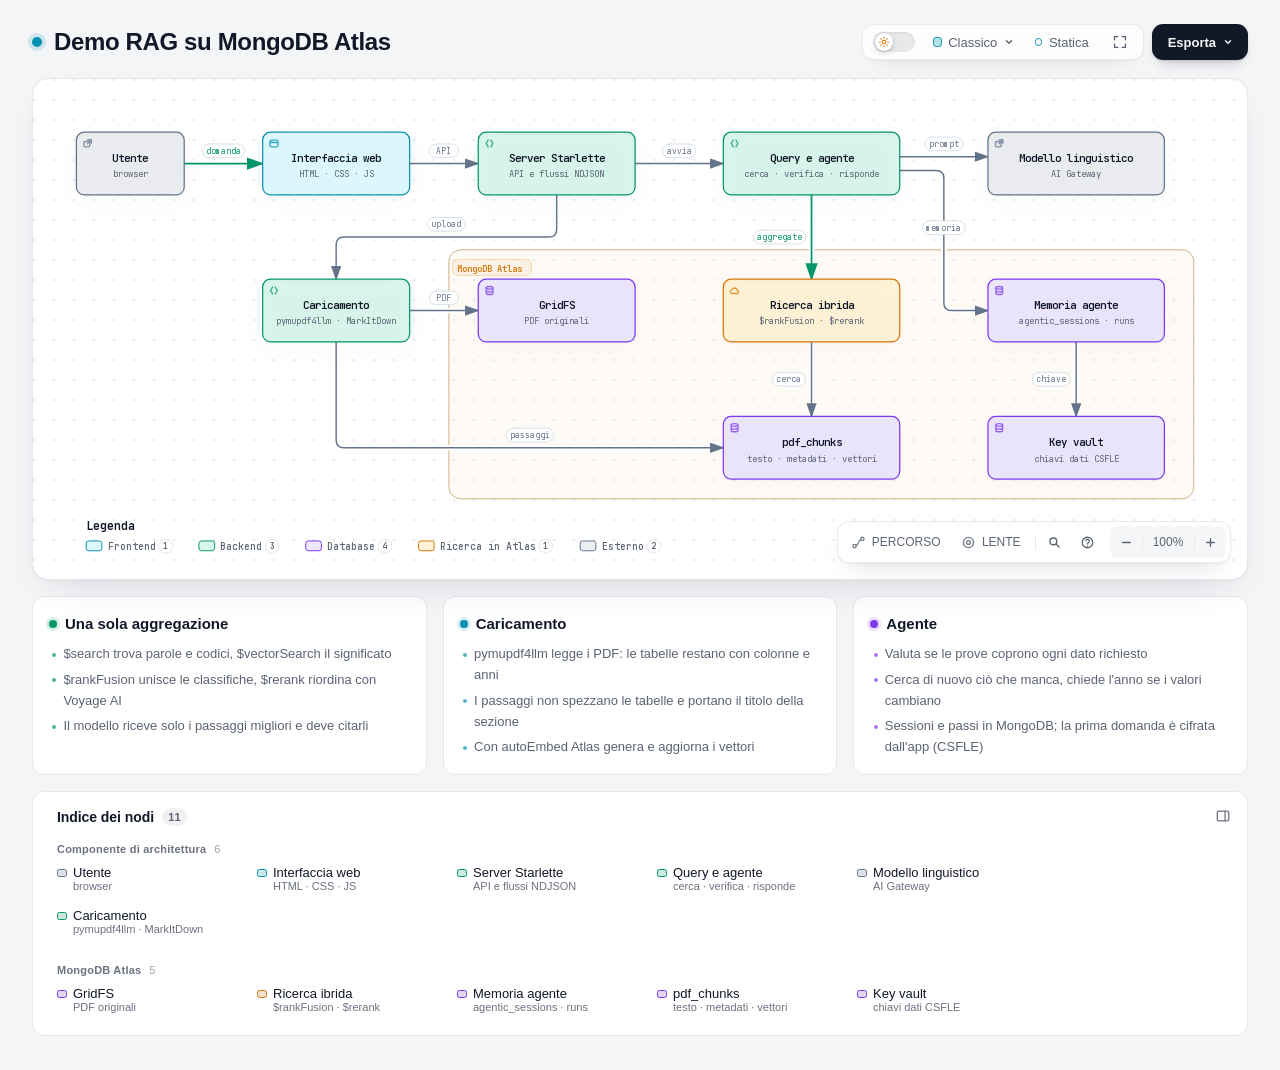
==== commit f3c426e1: "Cifratura lato client (CSFLE) della prima domanda delle sessioni - src/field_encryption.py: CSFLE es" ====
--- a/web/architettura.html
+++ b/web/architettura.html
@@ -5198,7 +5198,7 @@
       </div>
     </div>
 
-    <script id="archify-source-evidence-data" type="application/json">{"schemaVersion":1,"verified":true,"repository":{"url":"https://localhost/rag-demo.git","revision":"0be3ad5aea7ec41f2c1d74d34ff74799a48c152c","shortRevision":"0be3ad5","label":"localhost/rag-demo.git","linkMode":"local-only"},"referenceCount":19,"nodes":{"web":[{"path":"web/app.js","line":32,"endLine":57,"label":"flusso NDJSON"},{"path":"web/app.js","line":388,"endLine":440,"label":"Ricerca agentica"}],"server":[{"path":"server.py","line":99,"endLine":108,"label":"/api/query"},{"path":"server.py","line":169,"endLine":202,"label":"/api/agent"},{"path":"server.py","line":204,"endLine":213,"label":"/api/upload"}],"engine":[{"path":"src/web_services.py","line":203,"endLine":282,"label":"Query"},{"path":"src/agent.py","line":68,"endLine":302,"label":"agente"}],"llm":[{"path":"src/generation.py","line":216,"endLine":240,"label":"generazione"},{"path":"src/ai_gateway.py","line":59,"endLine":108,"label":"gateway"}],"ingestion":[{"path":"src/ingestion.py","line":370,"endLine":435,"label":"parsing PDF"},{"path":"src/ingestion.py","line":520,"endLine":561,"label":"chunk Markdown"}],"gridfs":[{"path":"src/ingestion.py","line":612,"endLine":623,"label":"salvataggio"},{"path":"server.py","line":88,"endLine":97,"label":"download"}],"pipe":[{"path":"src/retrieval.py","line":280,"endLine":300,"label":"$rankFusion"},{"path":"src/retrieval.py","line":344,"endLine":410,"label":"$rerank nativo"}],"memory":[{"path":"src/agentic_memory.py","line":35,"endLine":56,"label":"sessione"},{"path":"src/agentic_memory.py","line":159,"endLine":210,"label":"passi e risposta"}],"chunks":[{"path":"src/ingestion.py","line":889,"endLine":889,"label":"inserimento"},{"path":"schemas/vector_index.json","line":1,"endLine":30,"label":"indice vettoriale"}]}}</script>
+
     <script id="archify-i18n-data" type="application/json">{"locale":"it","messages":{"viewer.kind.frontend":"Frontend","viewer.kind.backend":"Backend","viewer.kind.database":"Database","viewer.kind.cloud":"Cloud","viewer.kind.security":"Sicurezza","viewer.kind.messagebus":"Bus di messaggi","viewer.kind.external":"Esterno","viewer.kind.neutral":"Neutro","viewer.kind.node":"Nodo","viewer.kind.start":"Inizio","viewer.kind.active":"Attivo","viewer.kind.waiting":"In attesa","viewer.kind.decision":"Decisione","viewer.kind.success":"Successo","viewer.kind.failure":"Errore","viewer.toolbar.actions":"Azioni del diagramma","viewer.theme.toggle.title":"Cambia tema (T)","viewer.theme.toggle":"Cambia tema colore","viewer.theme.dark":"Scuro","viewer.theme.light":"Chiaro","viewer.preset.choose.title":"Scegli lo stile visivo (S per scorrere)","viewer.preset.choose":"Scegli lo stile visivo","viewer.preset.style":"Stile","viewer.preset.menu":"Stile visivo","viewer.preset.identity":"Identità visiva","viewer.preset.cycles":"S per scorrere","viewer.preset.classic":"Classico","viewer.preset.classic.short":"Classico","viewer.preset.classic.hint":"Predefinito tecnico stabile","viewer.preset.flow":"Flusso di segnale","viewer.preset.flow.short":"Flusso","viewer.preset.flow.hint":"Presentazione dinamica","viewer.preset.blueprint":"Progetto","viewer.preset.blueprint.hint":"Revisione tecnica","viewer.preset.editorial":"Editoriale","viewer.preset.editorial.hint":"Note di pubblicazione e lancio","viewer.preset.badge.signalFlow":"FLUSSO DI SEGNALE","viewer.preset.badge.blueprint":"PROGETTO / REV. 01","viewer.preset.badge.editorial":"EDITORIALE / NOTA SUL CAMPO","viewer.preset.badge.editorialPlate":"ARCHIFY / TAVOLA 04","viewer.preset.current":"Stile visivo: {style}. Scegli lo stile visivo","viewer.motion.live":"Attiva","viewer.motion.still":"Statica","viewer.motion.pause":"Metti in pausa l'animazione","viewer.motion.resume":"Riprendi l'animazione","viewer.motion.reduced":"Animazione in pausa per preferenza di movimento ridotto","viewer.motion.hidden":"Animazione in pausa mentre la pagina è nascosta","viewer.motion.yielding":"Metti in pausa l'animazione; attualmente cede il posto a {owner}","viewer.motion.yielding.title":"Anteprima dinamica attiva · cede il posto a {owner}","viewer.owner.route":"Esplora percorso","viewer.owner.lens":"Lente semantica","viewer.owner.relationship":"Anteprima relazione","viewer.owner.intent":"Traccia intento","viewer.owner.focus":"focus semantico","viewer.owner.legend":"anteprima legenda","viewer.owner.reader":"interazione del lettore","viewer.present.enter":"Entra in modalità presentazione","viewer.present.enter.title":"Modalità presentazione (F)","viewer.present.exit":"Esci dalla modalità presentazione","viewer.present.exit.title":"Esci dalla modalità presentazione (F o Esc)","viewer.present.present":"Presenta","viewer.present.exit.label":"Esci","viewer.export.button":"Esporta","viewer.export.button.title":"Esporta diagramma (E)","viewer.export.diagram":"Esporta diagramma","viewer.export.menu":"Esporta","viewer.export.subtitle":"Output portatili e puliti","viewer.export.share":"Condividi","viewer.export.shareCard":"Scheda di condivisione","viewer.export.routeShareCard":"Scheda di condivisione del percorso","viewer.export.reachShareCard":"Scheda di condivisione della raggiungibilità","viewer.export.copyDiagram":"Copia diagramma","viewer.export.clipboardPng":"PNG negli appunti","viewer.export.raster":"Immagini raster","viewer.export.image":"Immagine","viewer.export.lossless":"Immagine senza perdita","viewer.export.compact":"Immagine compatta","viewer.export.modern":"Immagine moderna","viewer.export.vectorMotion":"Vettoriale e animazione","viewer.export.vectorMotion.heading":"Vettoriale e animazione","viewer.export.editable":"Vettoriale modificabile","viewer.export.svg.auto":"SVG · Automatico","viewer.export.svg.auto.hint":"Segue il tema della pagina","viewer.export.svg.light":"SVG · Chiaro","viewer.export.svg.light.hint":"Sempre chiaro","viewer.export.svg.dark":"SVG · Scuro","viewer.export.svg.dark.hint":"Sempre scuro","viewer.export.motion6s":"Animazione di 6s","viewer.export.unsupported":"Non supportato da questo browser","viewer.export.clipboardUnsupported":"La scrittura di immagini negli appunti non è supportata da questo browser","viewer.export.clipboardUnsupported.short":"La scrittura di immagini negli appunti non è supportata in questo browser.","viewer.export.motionUnavailable":"Cattura dell'animazione non disponibile in questo browser","viewer.export.webmUnavailable":"WebM non disponibile in questo browser","viewer.export.failed":"Esportazione non riuscita: {message}","viewer.export.unknownVariant":"Variante scheda di condivisione sconosciuta: {variant}","viewer.export.routeRequired":"Traccia un percorso prima di esportare una scheda di condivisione del percorso","viewer.export.reachRequired":"Traccia la raggiungibilità prima di esportare una scheda di condivisione della raggiungibilità","viewer.export.unknown":"sconosciuto","viewer.export.routeFailed":"Esportazione della scheda di condivisione del percorso non riuscita: {message}","viewer.export.reachFailed":"Esportazione della scheda di condivisione della raggiungibilità non riuscita: {message}","viewer.export.copyFailed":"Copia non riuscita: {message}","viewer.export.copiedPng":"PNG copiato negli appunti","viewer.export.downloadedRoute":"Scheda di condivisione del percorso scaricata","viewer.export.downloadedReach":"Scheda di condivisione della raggiungibilità scaricata","viewer.export.downloadedWebm":"WebM scaricato","viewer.export.recording":"Registrazione di 6 secondi di animazione…","viewer.export.card.routeSummary.one":"Percorso: {source} → {target} · {count} salto diretto","viewer.export.card.routeSummary.other":"Percorso: {source} → {target} · {count} salti diretti","viewer.export.card.reachSummary":"{direction} generata da {origin} · {nodes} · {links} · max {hops}","viewer.export.card.node.one":"{count} nodo","viewer.export.card.node.other":"{count} nodi","viewer.export.card.link.one":"{count} collegamento","viewer.export.card.link.other":"{count} collegamenti","viewer.export.card.hop.one":"{count} salto","viewer.export.card.hop.other":"{count} salti","viewer.export.card.routeBadge":"ARCHIFY · PERCORSO · {hops}","viewer.export.card.reachBadge":"ARCHIFY · RAGGIUNGIBILITÀ {direction}","viewer.export.direction.upstream":"A monte","viewer.export.direction.downstream":"A valle","viewer.export.error.canvasUnavailable":"Canvas non disponibile per {label}","viewer.export.error.contextUnavailable":"Contesto canvas 2D non disponibile per {label}","viewer.export.error.toBlobUnavailable":"canvas.toBlob non disponibile per {label}","viewer.export.error.toBlobNull":"canvas.toBlob non ha restituito dati per {label}","viewer.export.error.variantsCombined":"Le varianti della scheda di condivisione non possono essere combinate","viewer.export.error.viewerState":"L'esportazione della scheda di condivisione non è riuscita a rimuovere lo stato temporaneo del visualizzatore","viewer.export.error.routeState":"L'esportazione della scheda del percorso non è riuscita a preservare in modo sicuro il percorso risolto","viewer.export.error.reachState":"L'esportazione della scheda di raggiungibilità non è riuscita a preservare in modo sicuro la raggiungibilità generata","viewer.export.error.webmRequirements":"L'esportazione dell'animazione WebM richiede un'animazione di traccia e il supporto MediaRecorder del browser","viewer.export.error.mediaRecorder":"MediaRecorder non riuscito","viewer.export.error.emptyWebm":"MediaRecorder ha prodotto un WebM vuoto","viewer.export.error.webmBackground":"Impossibile caricare lo sfondo SVG per l'esportazione WebM","viewer.guide.title":"Esplora il sistema","viewer.focus.selectedNodes":"{count} nodi selezionati","viewer.guide.eyebrow":"Guida al diagramma","viewer.guide.close":"Chiudi la guida al diagramma","viewer.guide.inspecting":"Analisi della semantica compilata","viewer.guide.actions":"Azioni di esplorazione del diagramma","viewer.guide.find":"Trova un nodo qualsiasi","viewer.guide.find.hint":"Cerca etichette, responsabilità, tipi e ID stabili.","viewer.guide.route":"Traccia un percorso","viewer.guide.route.aria":"Traccia un percorso diretto","viewer.guide.route.hint":"Chiedi come si collegano due nodi semantici nella direzione generata.","viewer.guide.map":"Guarda l'intero sistema","viewer.guide.map.hint":"Apri il Radar semantico con un viewport dal vivo e nodi stabili.","viewer.guide.lens":"Confronta i tipi semantici","viewer.guide.lens.hint":"Conta i ruoli, mostra il loro traffico e confronta i collegamenti diretti generati.","viewer.guide.present":"Entra in modalità presentazione","viewer.guide.present.hint":"Assegna il viewport al diagramma dal vivo senza modificare l'esportazione.","viewer.guide.shortcuts":"Altre scorciatoie da tastiera","viewer.guide.shortcut.export":"Esporta","viewer.guide.shortcut.theme":"Tema","viewer.guide.shortcut.style":"Stile","viewer.guide.shortcut.reset":"Ripristina","viewer.guide.shortcut.zoomIn":"Zoom avanti","viewer.guide.shortcut.zoomOut":"Zoom indietro","viewer.guide.shortcut.close":"Chiudi","viewer.guide.credit":"Archify ti è utile? Una stella su GitHub aiuta","viewer.guide.star":"Stella","viewer.guide.facts":"{nodes} · {relationships}","viewer.guide.fact.node.one":"{count} nodo semantico","viewer.guide.fact.node.other":"{count} nodi semantici","viewer.guide.fact.relationship.one":"{count} relazione","viewer.guide.fact.relationship.other":"{count} relazioni","viewer.guide.open":"Apri la guida al diagramma","viewer.finder.title":"Trova un nodo","viewer.finder.close":"Chiudi il cercatore di nodi","viewer.finder.placeholder":"Cerca etichette o ID","viewer.finder.search":"Cerca nodi del diagramma","viewer.finder.results":"Nodi del diagramma","viewer.finder.empty":"Nessun nodo corrispondente","viewer.finder.result.focus":"Metti a fuoco {label}","viewer.finder.result.routeStart":"Scegli {label} come inizio del percorso","viewer.finder.result.routeTarget":"Scegli {label} come destinazione del percorso, {links}","viewer.finder.status.empty":"Nessun nodo corrispondente","viewer.finder.status.count.one":"{count} nodo corrispondente","viewer.finder.status.count.other":"{count} nodi corrispondenti","viewer.finder.noun.nodes":"nodi","viewer.finder.link.one":"{count} collegamento","viewer.finder.link.other":"{count} collegamenti","viewer.finder.result.focus.one":"Metti a fuoco {label}, {count} connessione correlata","viewer.finder.result.focus.other":"Metti a fuoco {label}, {count} connessioni correlate","viewer.finder.status.filtered":"{visible} di {available} {noun}","viewer.finder.status.all":"{available} {noun}","viewer.passport.eyebrow":"Passaporto semantico","viewer.passport.metadata":"Metadati del nodo","viewer.passport.evidence":"Fonte verificata","viewer.passport.verified":"Fonte verificata","viewer.passport.verificationScope":"Verificato rispetto al Git locale alla revisione fissata. L'accesso remoto non è stato verificato.","viewer.passport.reach":"Raggiungibilità generata","viewer.passport.reach.trace":"Traccia la raggiungibilità generata","viewer.passport.upstream":"A monte","viewer.passport.downstream":"A valle","viewer.passport.upstream.trace":"Traccia la raggiungibilità generata a monte","viewer.passport.downstream.trace":"Traccia la raggiungibilità generata a valle","viewer.passport.close":"Chiudi il passaporto semantico","viewer.passport.move":"Sposta la scheda del nodo. Trascina, usa le frecce o premi Home per riposizionarla.","viewer.passport.copy":"Copia link","viewer.passport.copy.focus":"Copia il link al nodo in focus","viewer.passport.relations":"Relazioni","viewer.passport.relations.show":"Mostra le relazioni collegate","viewer.passport.relations.hide":"Nascondi le relazioni collegate","viewer.passport.relations.list":"Relazioni collegate","viewer.passport.copyRelation":"Copia relazione","viewer.passport.copyNode":"Copia nodo","viewer.passport.copyPinned":"Copia il link alla relazione fissata","viewer.passport.copySource":"Copia il link al nodo di origine","viewer.passport.copy.focused.success":"Link del nodo in focus copiato","viewer.passport.copy.pinned.success":"Link della relazione fissata copiato","viewer.passport.copy.focused.failed":"Impossibile copiare il link del nodo in focus","viewer.passport.copy.pinned.failed":"Impossibile copiare il link della relazione fissata","viewer.passport.relationship.none":"Nessuna relazione collegata","viewer.passport.relationship.count.one":"{count} relazione","viewer.passport.relationship.count.other":"{count} relazioni","viewer.passport.relationship.show.one":"Mostra {count} relazione collegata","viewer.passport.relationship.show.other":"Mostra {count} relazioni collegate","viewer.passport.relationship.summary":"{out} in uscita · {in} in entrata{loops}","viewer.passport.relationship.loops":" · {count} autoanello","viewer.passport.relationship.explorer":"Esploratore delle relazioni dirette","viewer.passport.relationship.help":"Usa i tasti freccia per esplorare le relazioni. Premi Invio o Spazio per fissare i dettagli; Esc per annullare.","viewer.passport.relationship.loopsBack":"torna su se stesso","viewer.passport.relationship.connectsTo":"si collega a","viewer.passport.relationship.connectsFrom":"si collega da","viewer.passport.relationship.pinned":"Relazione fissata · {from} → {to} · {label}","viewer.passport.relationship.inspect":"Analizza la relazione {index} di {total}: da {from} a {to}, {label}. Premi Invio per i dettagli.","viewer.passport.relationship.group.out":"In uscita","viewer.passport.relationship.group.in":"In entrata","viewer.passport.relationship.group.loop":"Autoanelli","viewer.passport.relationship.row":"{group}: {relationship}, {neighbor}","viewer.passport.relationship.direction.out":"USCITA →","viewer.passport.relationship.direction.in":"← ENTRATA","viewer.passport.relationship.direction.loop":"ANELLO","viewer.passport.sourceCount.one":"{count} riferimento a fonte verificata","viewer.passport.sourceCount.other":"{count} riferimenti a fonti verificate","viewer.passport.repository.open":"Apri la revisione {revision} del repository verificato","viewer.passport.source.open":"Apri la fonte verificata {path} alla revisione {revision}","viewer.passport.source.openLink":"Apri ↗","viewer.passport.reach.upstream.one":"Traccia {count} nodo generato a monte","viewer.passport.reach.upstream.other":"Traccia {count} nodi generati a monte","viewer.passport.reach.downstream.one":"Traccia {count} nodo generato a valle","viewer.passport.reach.downstream.other":"Traccia {count} nodi generati a valle","viewer.passport.reach.noUpstream":"Nessun nodo generato a monte","viewer.passport.reach.noDownstream":"Nessun nodo generato a valle","viewer.passport.reach.status":"{direction} · {nodes} nodi · {links} collegamenti · max {hops} salti","viewer.route.eyebrow":"Esplora percorso","viewer.route.start":"Scegli un nodo di partenza","viewer.route.start.find":"Trova partenza","viewer.route.start.find.aria":"Trova una partenza del percorso","viewer.route.copy":"Copia link","viewer.route.copy.aria":"Copia il link al percorso tracciato","viewer.route.clear":"Cancella","viewer.route.clear.aria":"Cancella l'esplorazione del percorso","viewer.route.traced":"Percorso tracciato","viewer.route.pickTwo":"Scegli due nodi semantici sul diagramma","viewer.route.pickOne":"Scegli un nodo semantico sul diagramma","viewer.route.controls":"Controlli del tragitto del percorso","viewer.route.previous":"Posizione precedente nel percorso","viewer.route.play":"Riproduci il tragitto del percorso","viewer.route.pause":"Metti in pausa il tragitto del percorso","viewer.route.replay":"Riavvia il tragitto del percorso","viewer.route.next":"Posizione successiva nel percorso","viewer.route.journey":"Tragitto","viewer.route.pause.label":"Pausa","viewer.route.replay.label":"Riavvia","viewer.route.overview":"Panoramica","viewer.route.overview.aria":"Mostra la panoramica completa del percorso","viewer.route.instructions":"Scegli prima l'origine, poi la destinazione. La direzione è importante.","viewer.route.destination":"Scegli una destinazione da {label}","viewer.route.destination.find":"Trova destinazione","viewer.route.destination.find.aria":"Trova una destinazione raggiungibile del percorso","viewer.route.differentDestination":"Scegli una destinazione diversa","viewer.route.distinct":"Un percorso richiede due nodi semantici distinti.","viewer.route.unreachable":"Nessun percorso diretto verso {label}","viewer.route.unreachable.detail":"{target} non è raggiungibile da {source}. Scegli una destinazione evidenziata.","viewer.route.start.instructions":"Seleziona l'origine. Il passo successivo mostrerà solo le destinazioni dirette.","viewer.route.copy.success":"Link del percorso tracciato copiato","viewer.route.copy.failed":"Impossibile copiare il link del percorso tracciato","viewer.route.position":"Posizione {index} di {total} nel percorso: {label}","viewer.route.step":"Passo {index} di {total} · {phase} · {label}","viewer.route.motionRequired":"Il tragitto automatico richiede l'animazione attiva","viewer.route.trigger.clear":"Cancella il percorso tracciato","viewer.route.overview.status":"{nodes} · {hops} · percorso generato più breve","viewer.route.overview.node.one":"{count} nodo","viewer.route.overview.node.other":"{count} nodi","viewer.route.overview.hop.one":"{count} salto diretto","viewer.route.overview.hop.other":"{count} salti diretti","viewer.route.phase.playing":"In riproduzione","viewer.route.phase.complete":"Completato","viewer.route.phase.inspecting":"Analisi in corso","viewer.route.destination.count.one":"{count} destinazione diretta disponibile. Scegli un nodo evidenziato.","viewer.route.destination.count.other":"{count} destinazioni dirette disponibili. Scegli un nodo evidenziato.","viewer.route.noOutgoing":"Nessun percorso in uscita da qui. Cancella e scegli un'altra origine.","viewer.route.result.title":"{source} verso {target}","viewer.route.finder.source.title":"Scegli l'inizio del percorso","viewer.route.finder.source.placeholder":"Cerca origini del percorso","viewer.route.finder.source.empty":"Nessuna origine del percorso corrispondente","viewer.route.finder.source.results":"Nodi che possono avviare un percorso","viewer.route.finder.source.noun":"origini del percorso","viewer.route.finder.source.badge":"inizio","viewer.route.finder.target.title":"Destinazione da {label}","viewer.route.finder.target.placeholder":"Cerca destinazioni raggiungibili","viewer.route.finder.target.empty":"Nessuna destinazione raggiungibile corrispondente","viewer.route.finder.target.results":"Destinazioni raggiungibili del percorso","viewer.route.finder.target.noun":"destinazioni raggiungibili","viewer.route.hop.one":"{count} salto","viewer.route.hop.other":"{count} salti","viewer.lens.eyebrow":"Lente semantica","viewer.lens.title":"Confronta i ruoli del sistema","viewer.lens.close":"Chiudi la lente semantica","viewer.lens.instruction":"Scegli fino a due tipi semantici. Uno mostra il traffico reale; due confrontano solo le relazioni dirette generate.","viewer.lens.kinds":"Tipi semantici","viewer.lens.choose":"Scegli un tipo per analizzarne i nodi e le relazioni collegate.","viewer.lens.copy":"Copia il link alla lente semantica","viewer.lens.clear":"Cancella la lente semantica","viewer.lens.open":"Apri la lente semantica","viewer.lens.openActive":"Apri la lente semantica attiva","viewer.lens.legend":"Legenda semantica","viewer.lens.legend.inspect.one":"Analizza {label}, {count} nodo","viewer.lens.legend.inspect.other":"Analizza {label}, {count} nodi","viewer.lens.kind.count.one":"{label}, {count} nodo","viewer.lens.kind.count.other":"{label}, {count} nodi","viewer.lens.compare.one":"{first} → {second}: {forward} · {second} → {first}: {reverse} · {count} relazione diretta","viewer.lens.compare.other":"{first} → {second}: {forward} · {second} → {first}: {reverse} · {count} relazioni dirette","viewer.lens.single":"{nodes} · {relationships} · i nodi collegati restano visibili","viewer.lens.node.one":"{count} nodo {label}","viewer.lens.node.other":"{count} nodi {label}","viewer.lens.relationship.one":"{count} relazione a contatto","viewer.lens.relationship.other":"{count} relazioni a contatto","viewer.radar.title":"Radar semantico","viewer.radar.building":"Costruzione della panoramica","viewer.radar.openFull":"Apri il radar semantico completo","viewer.radar.open":"Apri radar","viewer.radar.close":"Chiudi il radar semantico","viewer.radar.surface":"Panoramica del diagramma. Clicca su un nodo per metterlo a fuoco, oppure usa i tasti freccia per scorrere.","viewer.radar.click":"Clicca sul nodo","viewer.radar.drag":"Trascina per scorrere","viewer.radar.space":"Il radar semantico richiede più spazio nella MAPPA.","viewer.radar.nodes":"Nodi del radar semantico del diagramma","viewer.radar.focus":"Metti a fuoco {label} dal radar semantico","viewer.radar.status":"{count} nodi · {viewport}","viewer.radar.fullMap":"{count} nodi · mappa completa","viewer.radar.compacted":"Radar compattato per evitare di coprire il passaporto semantico o i controlli della MAPPA.","viewer.radar.cancelWaiting":"Annulla l'attesa del radar semantico per più spazio nella MAPPA","viewer.radar.needsSpace":"Il radar semantico richiede più spazio visibile nella MAPPA","viewer.radar.viewport.full":"mappa completa","viewer.radar.viewport.width":"{percent}% di larghezza","viewer.radar.viewport.scale":"{percent}% del viewport","viewer.nav.controls":"Controlli della vista del diagramma","viewer.nav.route":"Traccia un percorso diretto","viewer.nav.route.title":"Traccia percorso (R)","viewer.nav.route.short":"PERCORSO","viewer.nav.radar":"Apri il radar semantico","viewer.nav.radar.title":"Radar semantico (M)","viewer.nav.radar.short":"MAPPA","viewer.nav.lens":"Apri la lente semantica","viewer.nav.lens.title":"Lente semantica (L)","viewer.nav.lens.short":"LENTE","viewer.nav.find":"Trova un nodo","viewer.nav.find.title":"Trova un nodo (/)","viewer.outline.title":"Indice dei nodi","viewer.rail.show":"Note e indice","viewer.rail.controls":"Pannello laterale","viewer.rail.collapse":"Chiudi il pannello laterale","viewer.rail.bottom":"Sposta il pannello sotto il diagramma","viewer.rail.right":"Sposta il pannello accanto al diagramma","viewer.nav.guide":"Apri la guida al diagramma","viewer.nav.guide.title":"Guida al diagramma (?)","viewer.nav.zoomOut":"Zoom indietro","viewer.nav.zoomOut.title":"Zoom indietro (-)","viewer.nav.reset":"Ripristina la vista del diagramma","viewer.nav.reset.title":"Ripristina vista (0)","viewer.nav.read":"LEGGI","viewer.nav.zoomIn":"Zoom avanti","viewer.nav.zoomIn.title":"Zoom avanti (+)","viewer.nav.camera":"{hint}. Ripristina la vista del diagramma","viewer.nav.camera.title":"{semantic}{hint} · ripristina vista (0)","viewer.nav.camera.semantic":"Camera semantica attiva · ","viewer.nav.level.map":"MAPPA","viewer.nav.level.read":"LEGGI","viewer.nav.level.full":"COMPLETO","viewer.nav.level.auto":"AUTO","viewer.nav.detail.map":"Ingrandisci per mostrare le etichette delle relazioni e il contesto dei nodi","viewer.nav.detail.read":"Ingrandisci ancora per mostrare tag e annotazioni","viewer.nav.detail.full":"Dettaglio completo del diagramma","viewer.intent.summary":"{label}. {out} in uscita, {in} in entrata{loops}. {total} connessioni. Premi Invio per i dettagli.","viewer.intent.loops":", {count} autoanello","viewer.common.copied":"Copiato","viewer.common.copyFailed":"Copia non riuscita","viewer.common.copyLink":"Copia link","viewer.common.clear":"Cancella","viewer.common.close":"Chiudi"}}</script>
     <!-- Main Diagram -->
     <div class="diagram-container" data-detail-level="read"
@@ -5293,6 +5293,10 @@
           <path data-graph-role="automatic-crossover-underlay" d="M 295 254 L 295 354 Q 295 362 303 362 L 690 362" fill="none" stroke="var(--mask)" stroke-width="5.5" stroke-linecap="round" stroke-linejoin="round" pointer-events="none"/>
           <path data-edge-from="ingestion" data-edge-to="chunks" data-edge-label="passaggi" data-edge-key="9" data-edge-id="passages" data-composition-points="295,254;295,362;690,362" data-composition-crossover="halo" data-composition-independent="true" d="M 295 254 L 295 354 Q 295 362 303 362 L 690 362" class="a-default" data-animate="edge" style="--step:9" stroke-width="1.5" marker-end="url(#arrowhead)"/>
         </g>
+        <g data-graph-role="automatic-crossover" style="--step:10">
+          <path data-graph-role="automatic-crossover-underlay" d="M 1050 254 L 1050 330" fill="none" stroke="var(--mask)" stroke-width="5.5" stroke-linecap="round" stroke-linejoin="round" pointer-events="none"/>
+          <path data-edge-from="memory" data-edge-to="keys" data-edge-label="chiave" data-edge-key="10" data-edge-id="encrypt" data-composition-points="1050,254;1050,330" data-composition-crossover="halo" data-composition-independent="true" d="M 1050 254 L 1050 330" class="a-default" data-animate="edge" style="--step:10" stroke-width="1.5" marker-end="url(#arrowhead)"/>
+        </g>
 
         <!-- Components -->
         <g id="node-users" data-node-id="users" data-node-label="Utente" tabindex="0" role="button" aria-label="Metti a fuoco Utente, browser, Componente di architettura" aria-pressed="false" data-node-kind="external" data-node-sublabel="browser" data-node-context="Componente di architettura">
@@ -5391,8 +5395,8 @@
         <text data-detail="fine" x="780" y="246" class="t-cloud" font-size="7" text-anchor="middle">Voyage rerank</text>
         </g>
 
-        <g id="node-memory" data-node-id="memory" data-node-label="Memoria agente" tabindex="0" role="button" aria-label="Metti a fuoco Memoria agente, agentic_sessions · runs, MongoDB Atlas" aria-pressed="false" data-node-kind="database" data-node-sublabel="agentic_sessions · runs" data-node-context="MongoDB Atlas">
-          <title>Memoria agente · agentic_sessions · runs · MongoDB Atlas</title>
+        <g id="node-memory" data-node-id="memory" data-node-label="Memoria agente" tabindex="0" role="button" aria-label="Metti a fuoco Memoria agente, agentic_sessions · runs, MongoDB Atlas" aria-pressed="false" data-node-kind="database" data-node-sublabel="agentic_sessions · runs" data-node-tag="CSFLE" data-node-context="MongoDB Atlas">
+          <title>Memoria agente · agentic_sessions · runs · MongoDB Atlas · CSFLE</title>
           <rect x="960" y="190" width="180" height="64" rx="8" class="c-mask"/>
           <rect x="960" y="190" width="180" height="64" rx="8" class="c-database" data-animate="node" style="--step:7" stroke-width="1.5"/>
           <g aria-hidden="true" data-semantic-sigil="database" class="semantic-sigil s-database" transform="translate(966 196) scale(0.6875)">
@@ -5401,6 +5405,7 @@
           </g>
           <text data-node-label="" data-detail-anchor="" x="1050" y="220" class="t-primary" font-size="11" font-weight="600" text-anchor="middle">Memoria agente</text>
         <text data-detail="context" x="1050" y="236" class="t-muted" font-size="9" text-anchor="middle">agentic_sessions · runs</text>
+        <text data-detail="fine" x="1050" y="246" class="t-database" font-size="7" text-anchor="middle">CSFLE</text>
         </g>
 
         <g id="node-chunks" data-node-id="chunks" data-node-label="pdf_chunks" tabindex="0" role="button" aria-label="Metti a fuoco pdf_chunks, testo · metadati · vettori, MongoDB Atlas" aria-pressed="false" data-node-kind="database" data-node-sublabel="testo · metadati · vettori" data-node-tag="autoEmbed Voyage" data-node-context="MongoDB Atlas">
@@ -5414,6 +5419,18 @@
           <text data-node-label="" data-detail-anchor="" x="780" y="360" class="t-primary" font-size="11" font-weight="600" text-anchor="middle">pdf_chunks</text>
         <text data-detail="context" x="780" y="376" class="t-muted" font-size="9" text-anchor="middle">testo · metadati · vettori</text>
         <text data-detail="fine" x="780" y="386" class="t-database" font-size="7" text-anchor="middle">autoEmbed Voyage</text>
+        </g>
+
+        <g id="node-keys" data-node-id="keys" data-node-label="Key vault" tabindex="0" role="button" aria-label="Metti a fuoco Key vault, chiavi dati CSFLE, MongoDB Atlas" aria-pressed="false" data-node-kind="database" data-node-sublabel="chiavi dati CSFLE" data-node-context="MongoDB Atlas">
+          <title>Key vault · chiavi dati CSFLE · MongoDB Atlas</title>
+          <rect x="960" y="330" width="180" height="64" rx="8" class="c-mask"/>
+          <rect x="960" y="330" width="180" height="64" rx="8" class="c-database" data-animate="node" style="--step:11" stroke-width="1.5"/>
+          <g aria-hidden="true" data-semantic-sigil="database" class="semantic-sigil s-database" transform="translate(966 336) scale(0.6875)">
+            <ellipse cx="8" cy="4" rx="5" ry="2"/>
+            <path d="M3 4v8c0 1.1 2.2 2 5 2s5-.9 5-2V4M3 8c0 1.1 2.2 2 5 2s5-.9 5-2"/>
+          </g>
+          <text data-node-label="" data-detail-anchor="" x="1050" y="360" class="t-primary" font-size="11" font-weight="600" text-anchor="middle">Key vault</text>
+        <text data-detail="context" x="1050" y="376" class="t-muted" font-size="9" text-anchor="middle">chiavi dati CSFLE</text>
         </g>
 
         <!-- Connection labels -->
@@ -5456,6 +5473,10 @@
         <g data-detail="context" data-edge-from="ingestion" data-edge-to="chunks" data-edge-label="passaggi" data-edge-key="9" data-edge-id="passages">
           <rect x="468.3" y="342" width="48.4" height="14" rx="3" class="c-mask"/>
           <text x="492.5" y="352" class="t-edge-default" font-size="8" text-anchor="middle">passaggi</text>
+        </g>
+        <g data-detail="context" data-edge-from="memory" data-edge-to="keys" data-edge-label="chiave" data-edge-key="10" data-edge-id="encrypt">
+          <rect x="1005.1999999999999" y="285" width="38.8" height="14" rx="3" class="c-mask"/>
+          <text x="1024.6" y="295" class="t-edge-default" font-size="8" text-anchor="middle">chiave</text>
         </g>
 
         <!-- Boundary labels (foreground masks keep routes out of titles) -->
@@ -5697,7 +5718,7 @@
         <ul>
           <li>Valuta se le prove coprono ogni dato richiesto</li>
           <li>Cerca di nuovo ciò che manca, chiede l&#39;anno se i valori cambiano</li>
-          <li>Sessioni e passi salvati in MongoDB: memoria e tracciabilità</li>
+          <li>Sessioni e passi in MongoDB; la prima domanda è cifrata dall&#39;app (CSFLE)</li>
         </ul>
       </div>
     </div>
